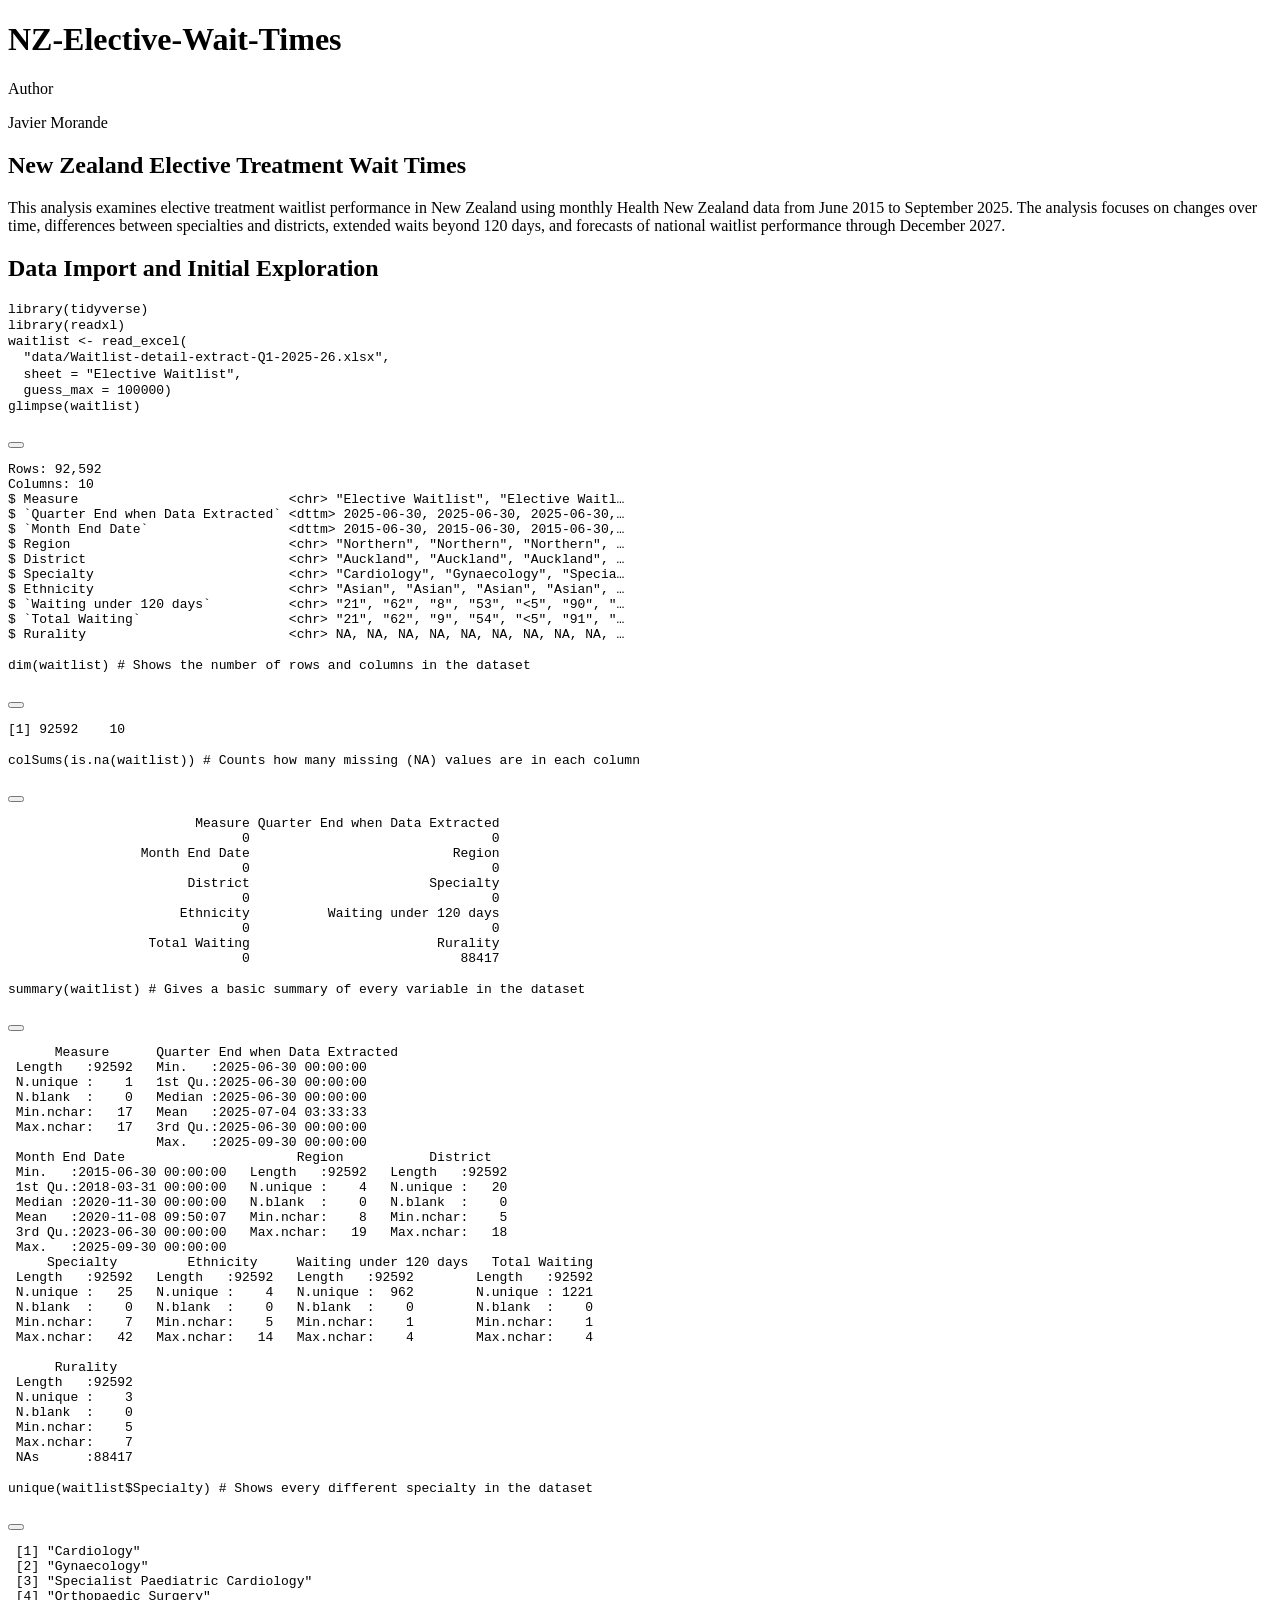
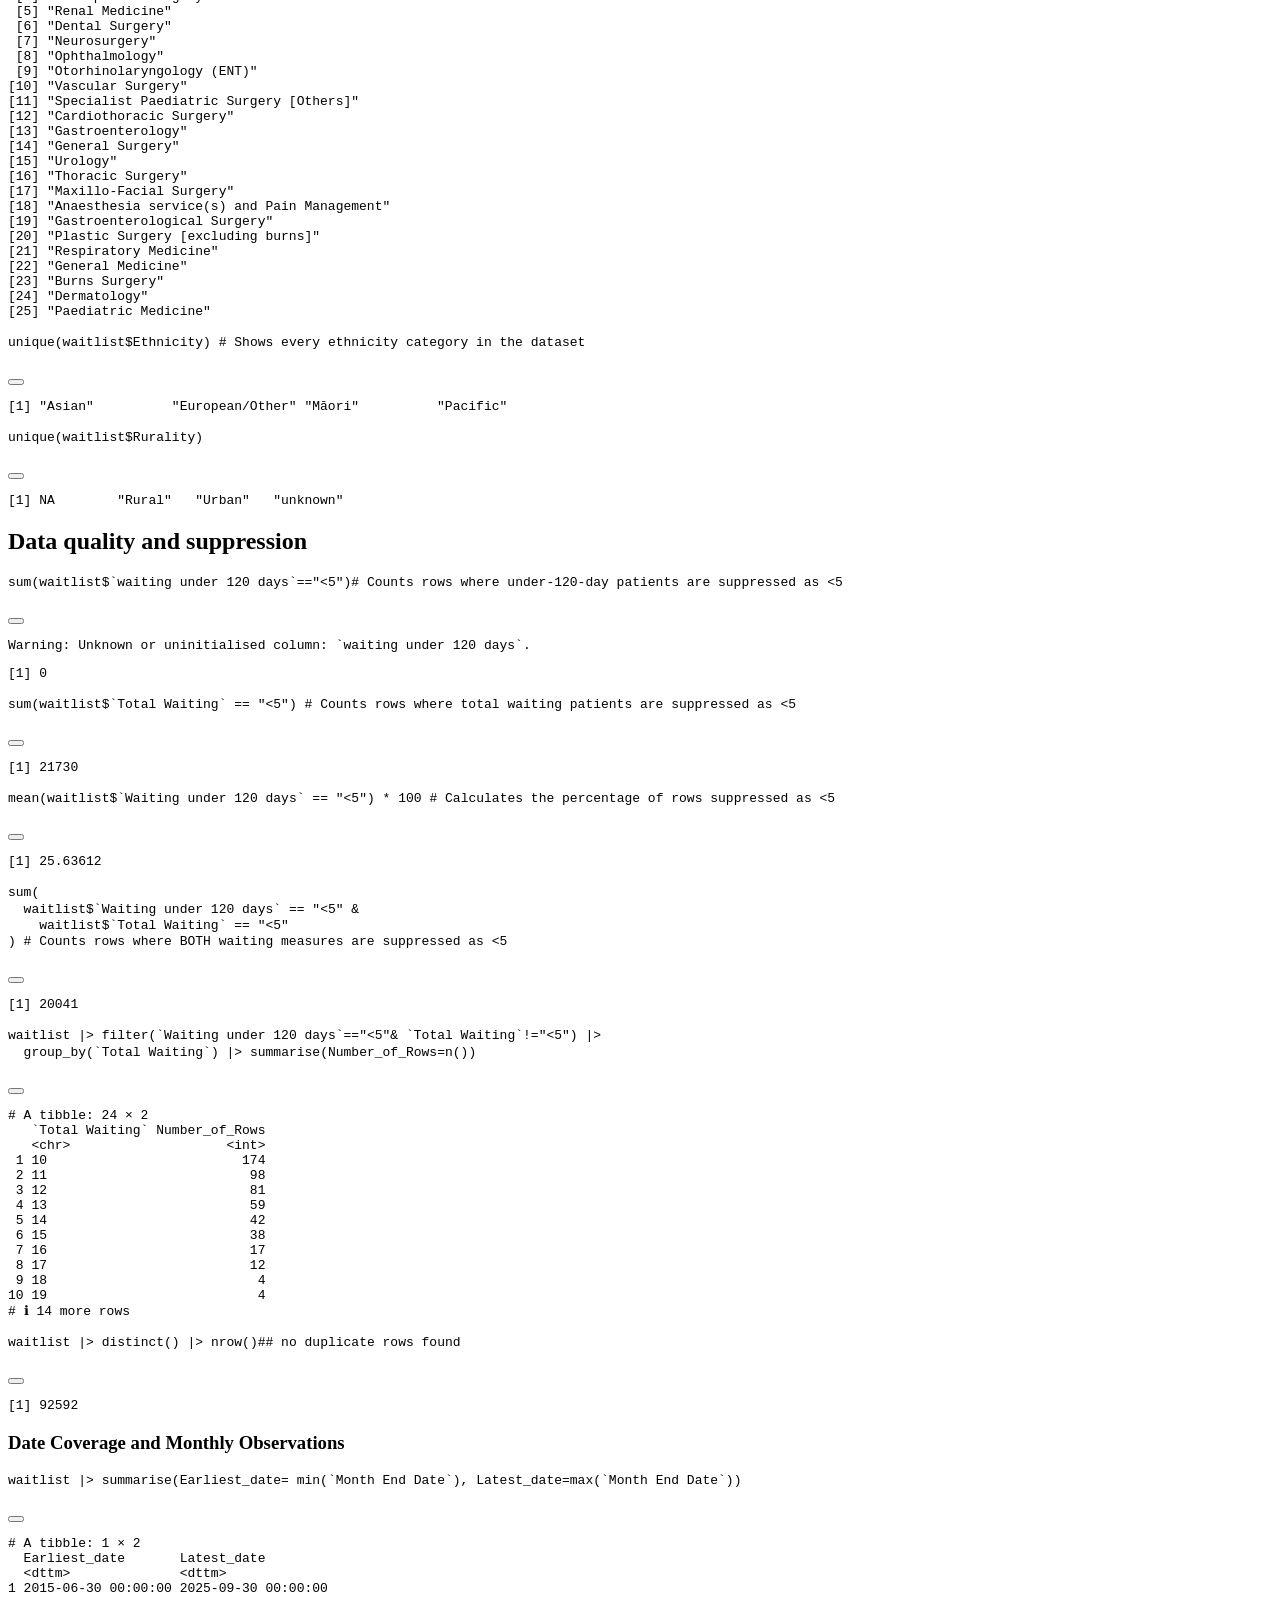
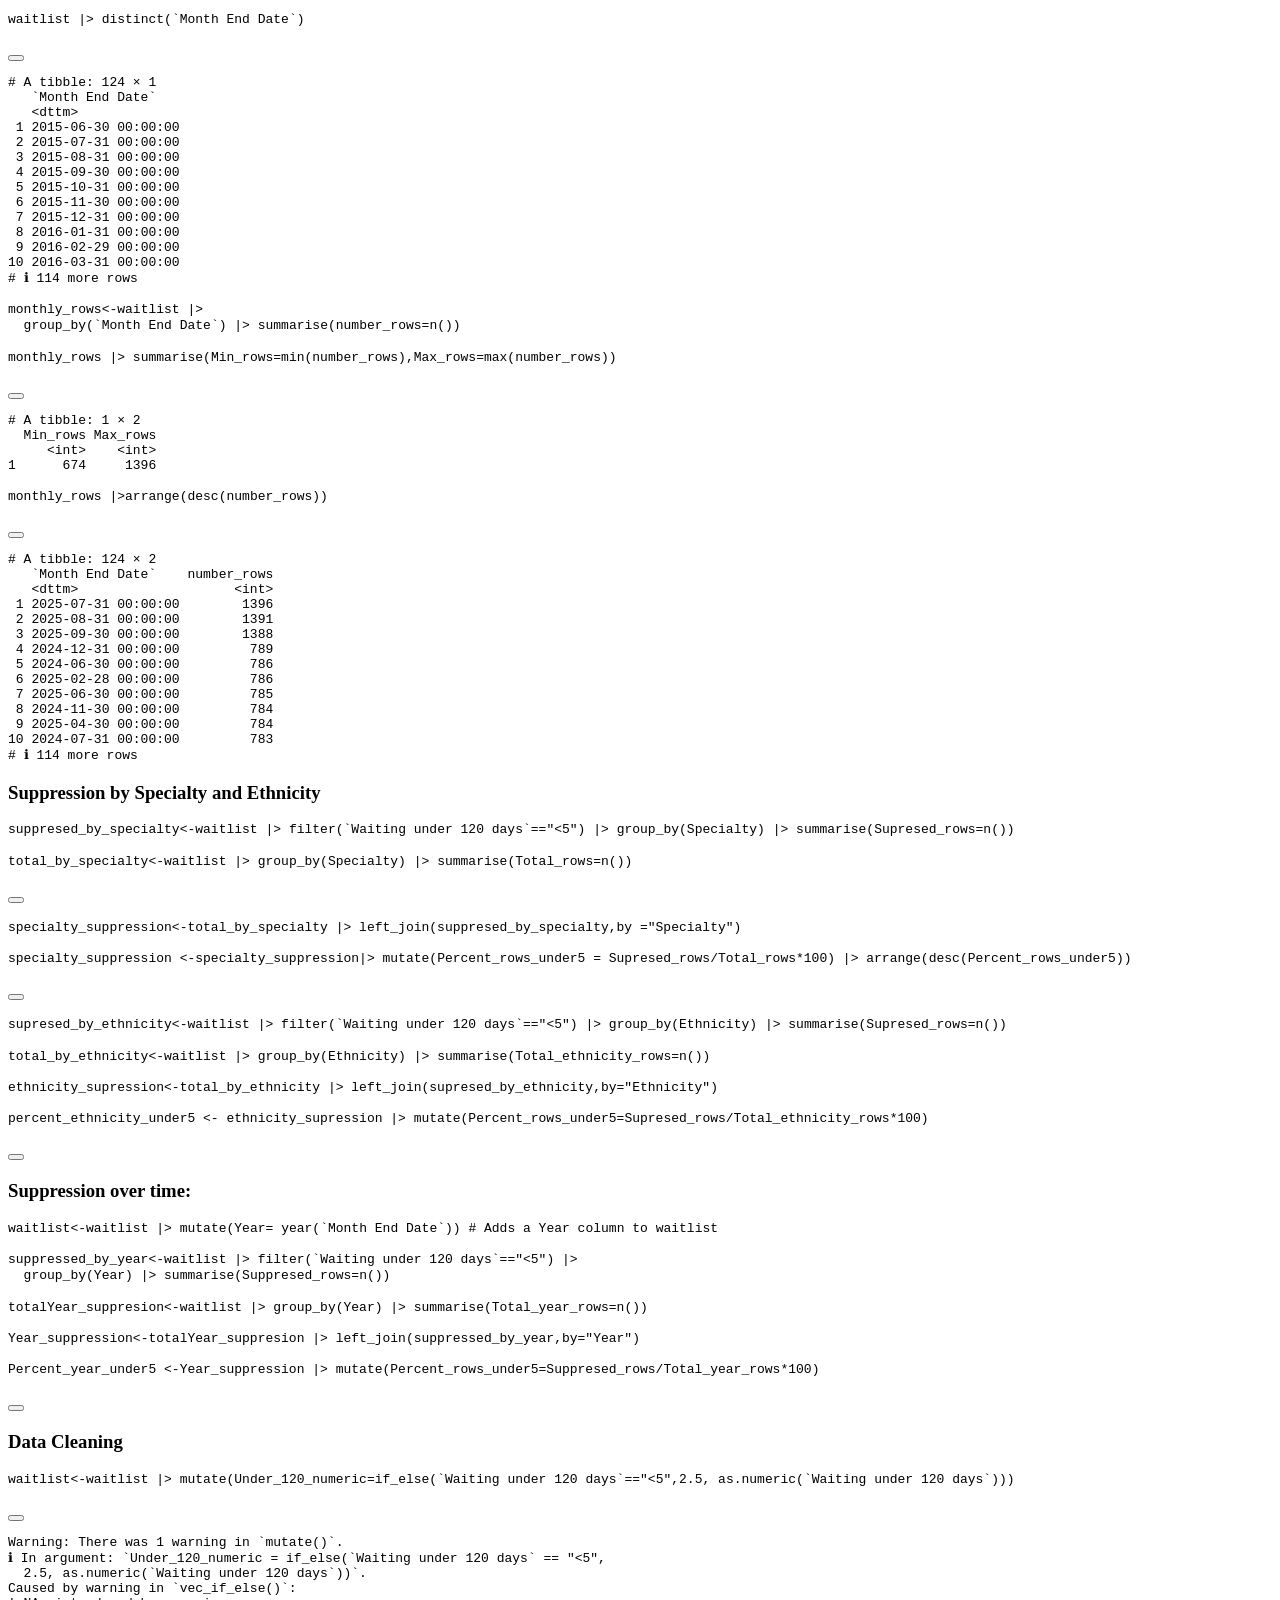
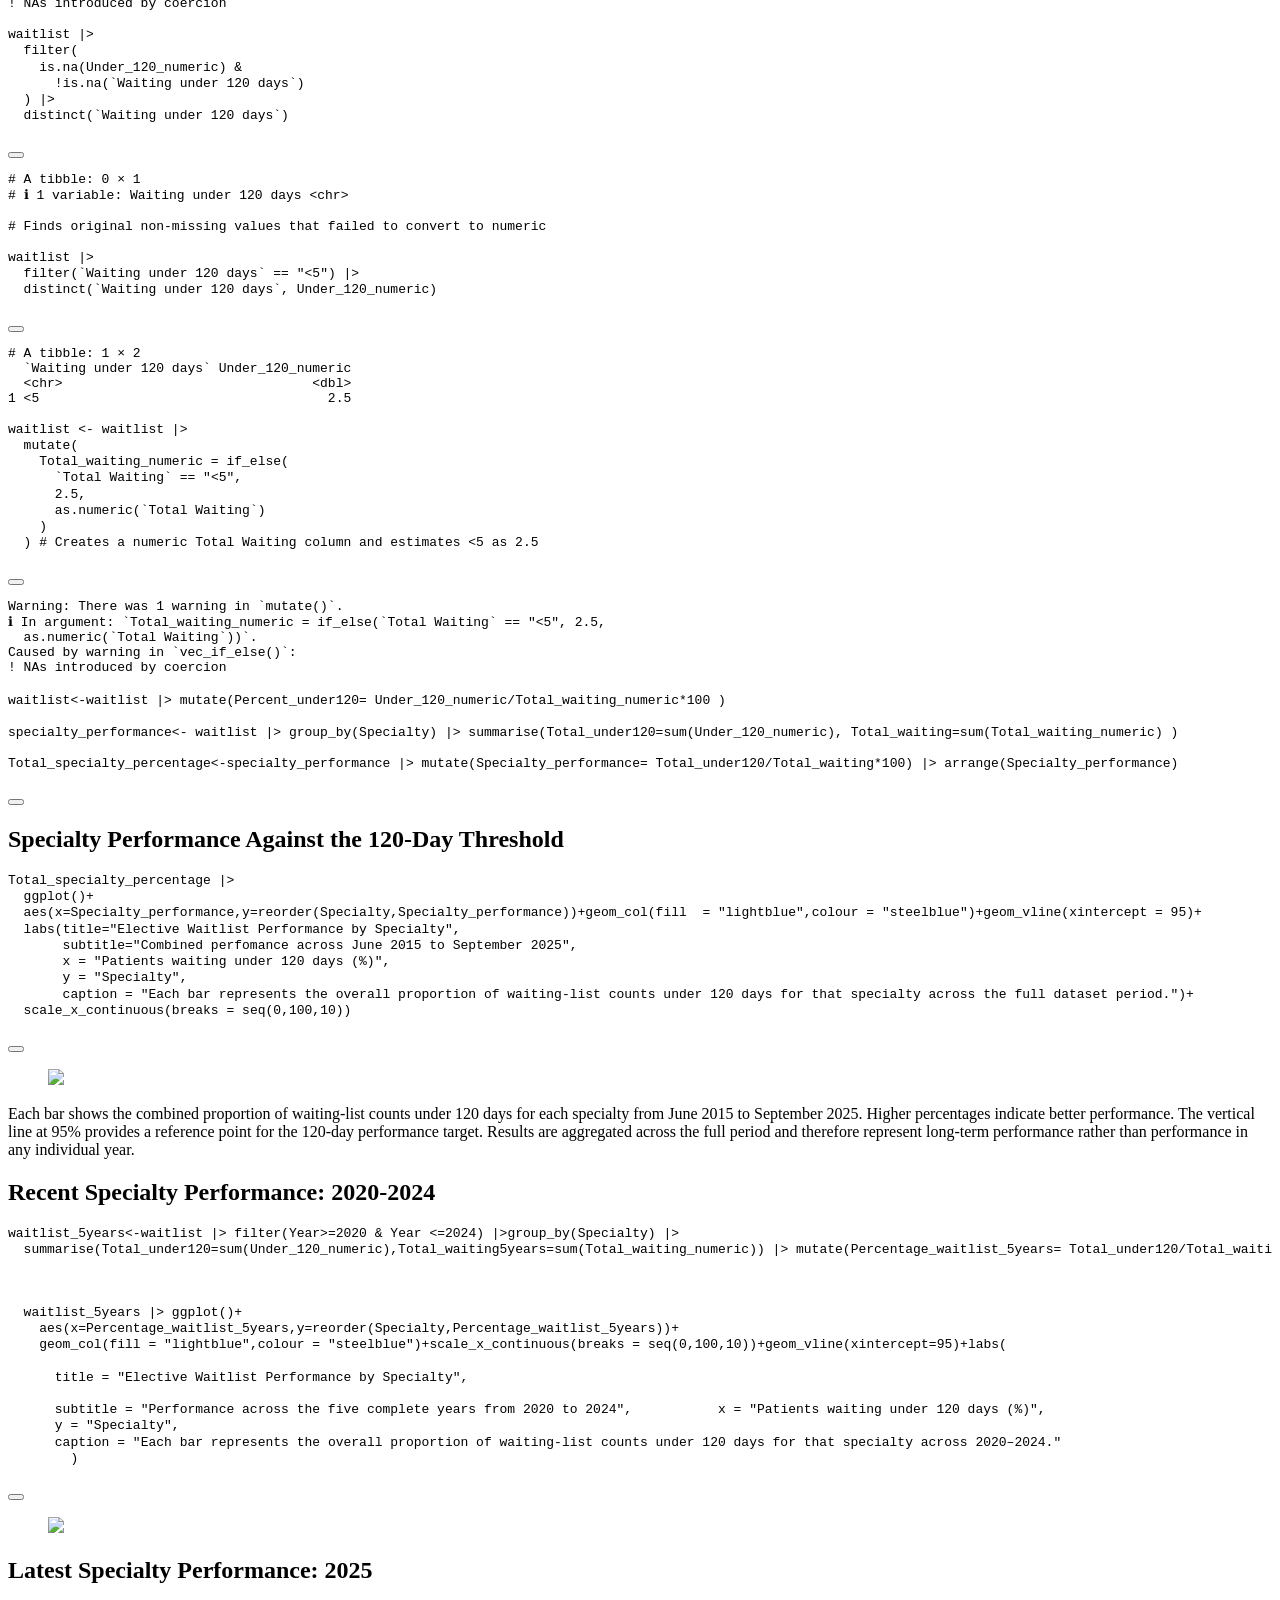
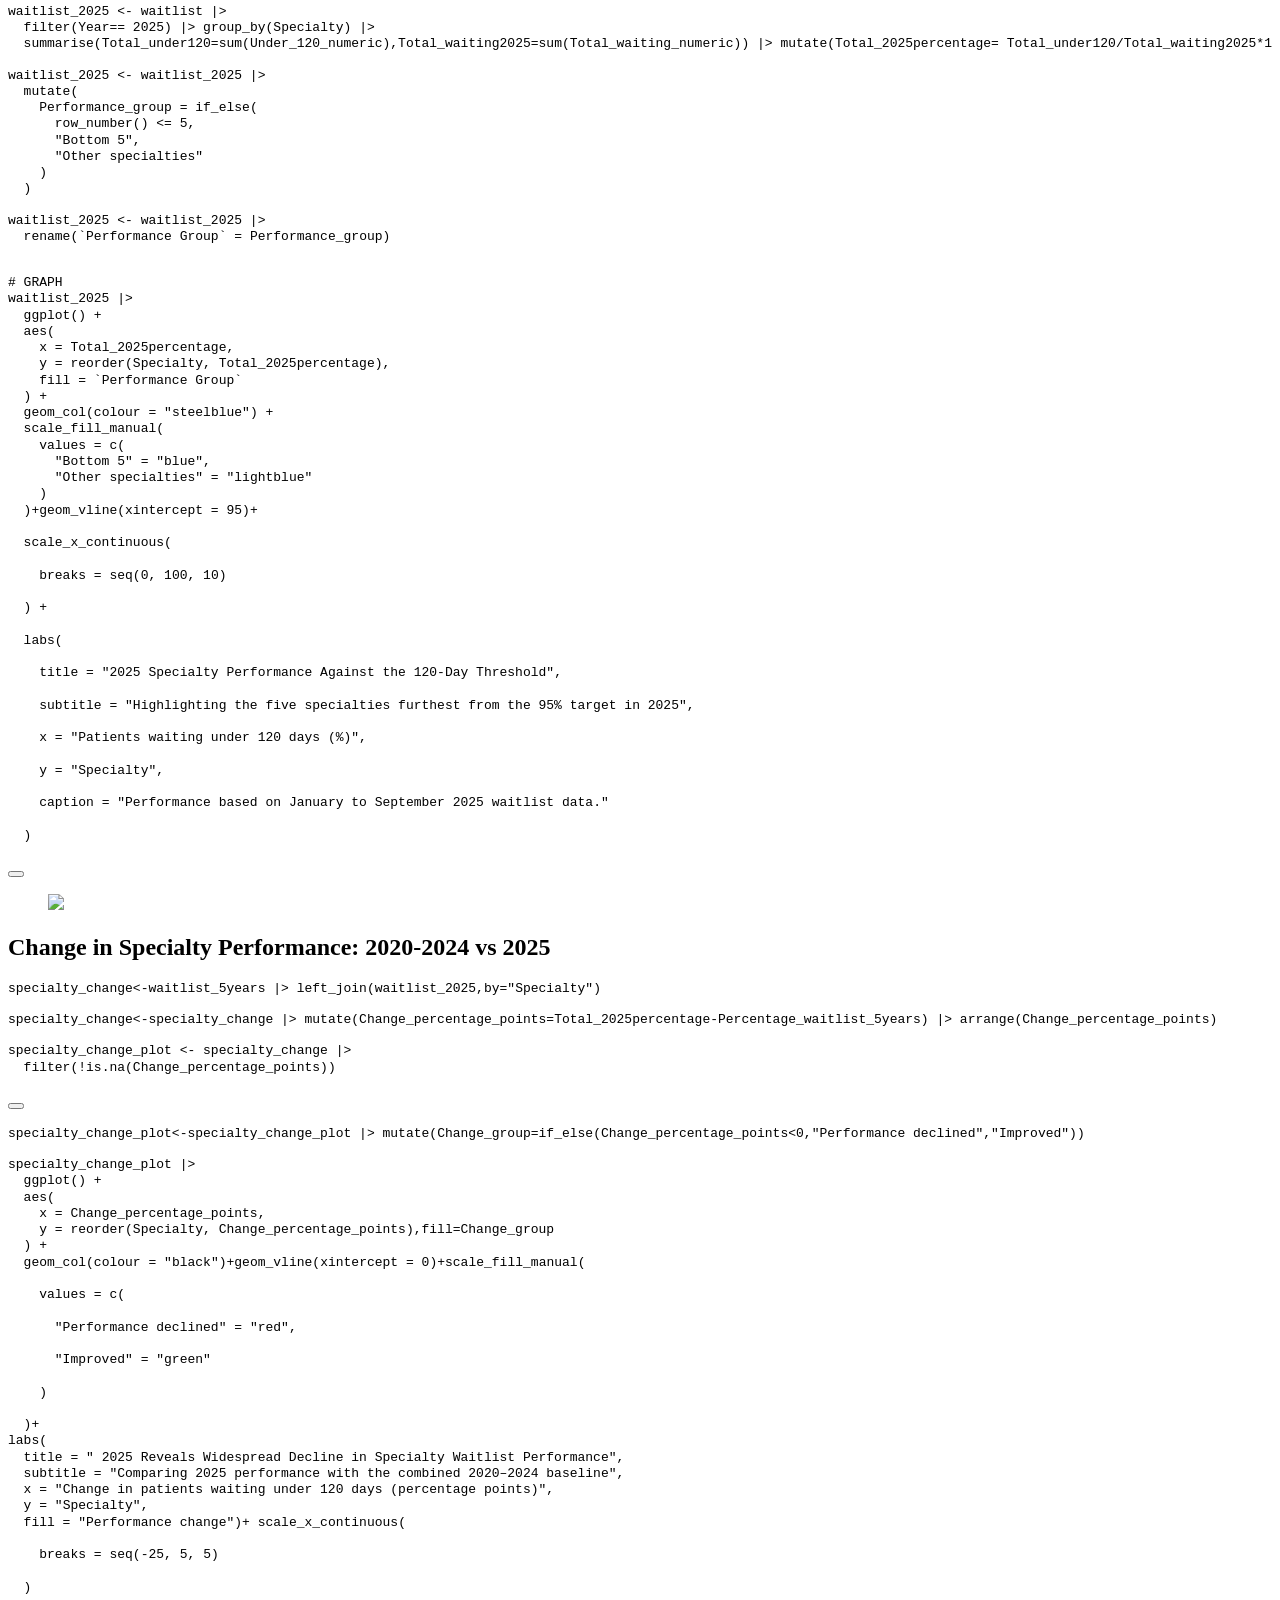
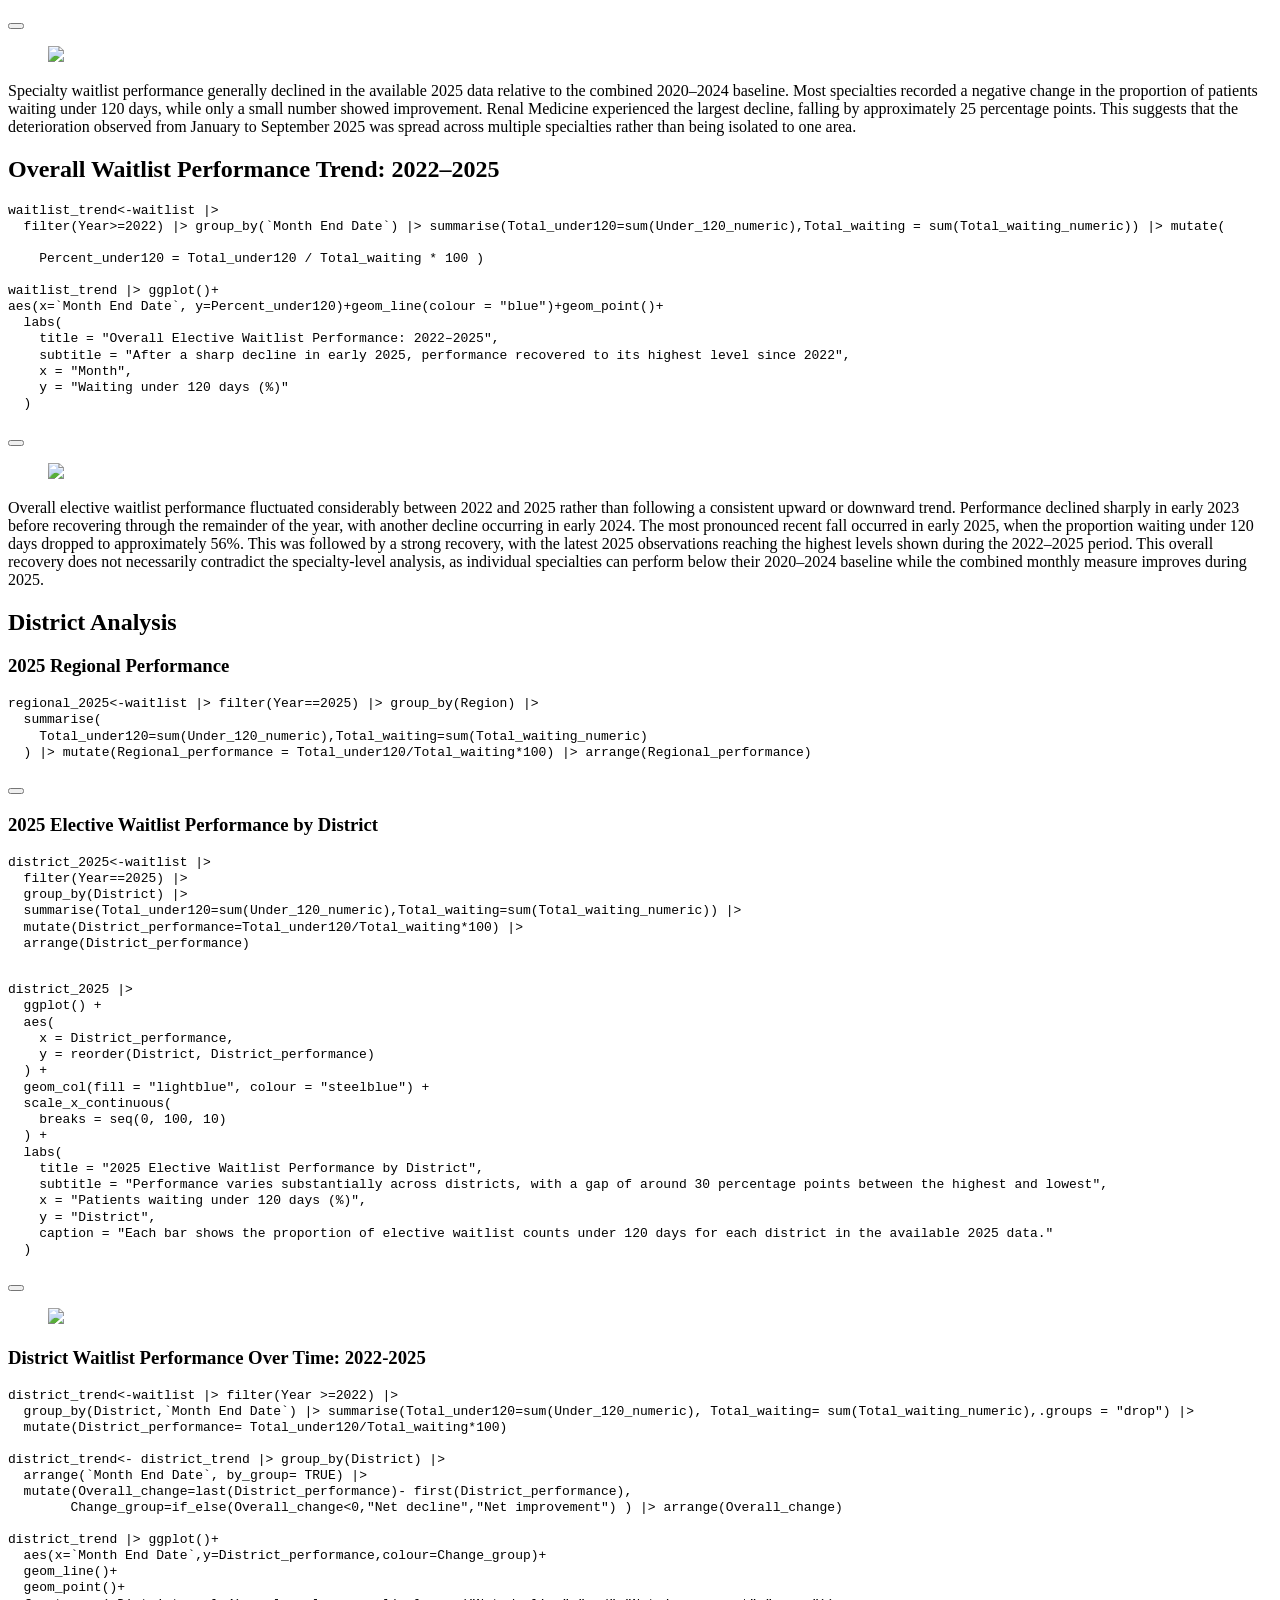
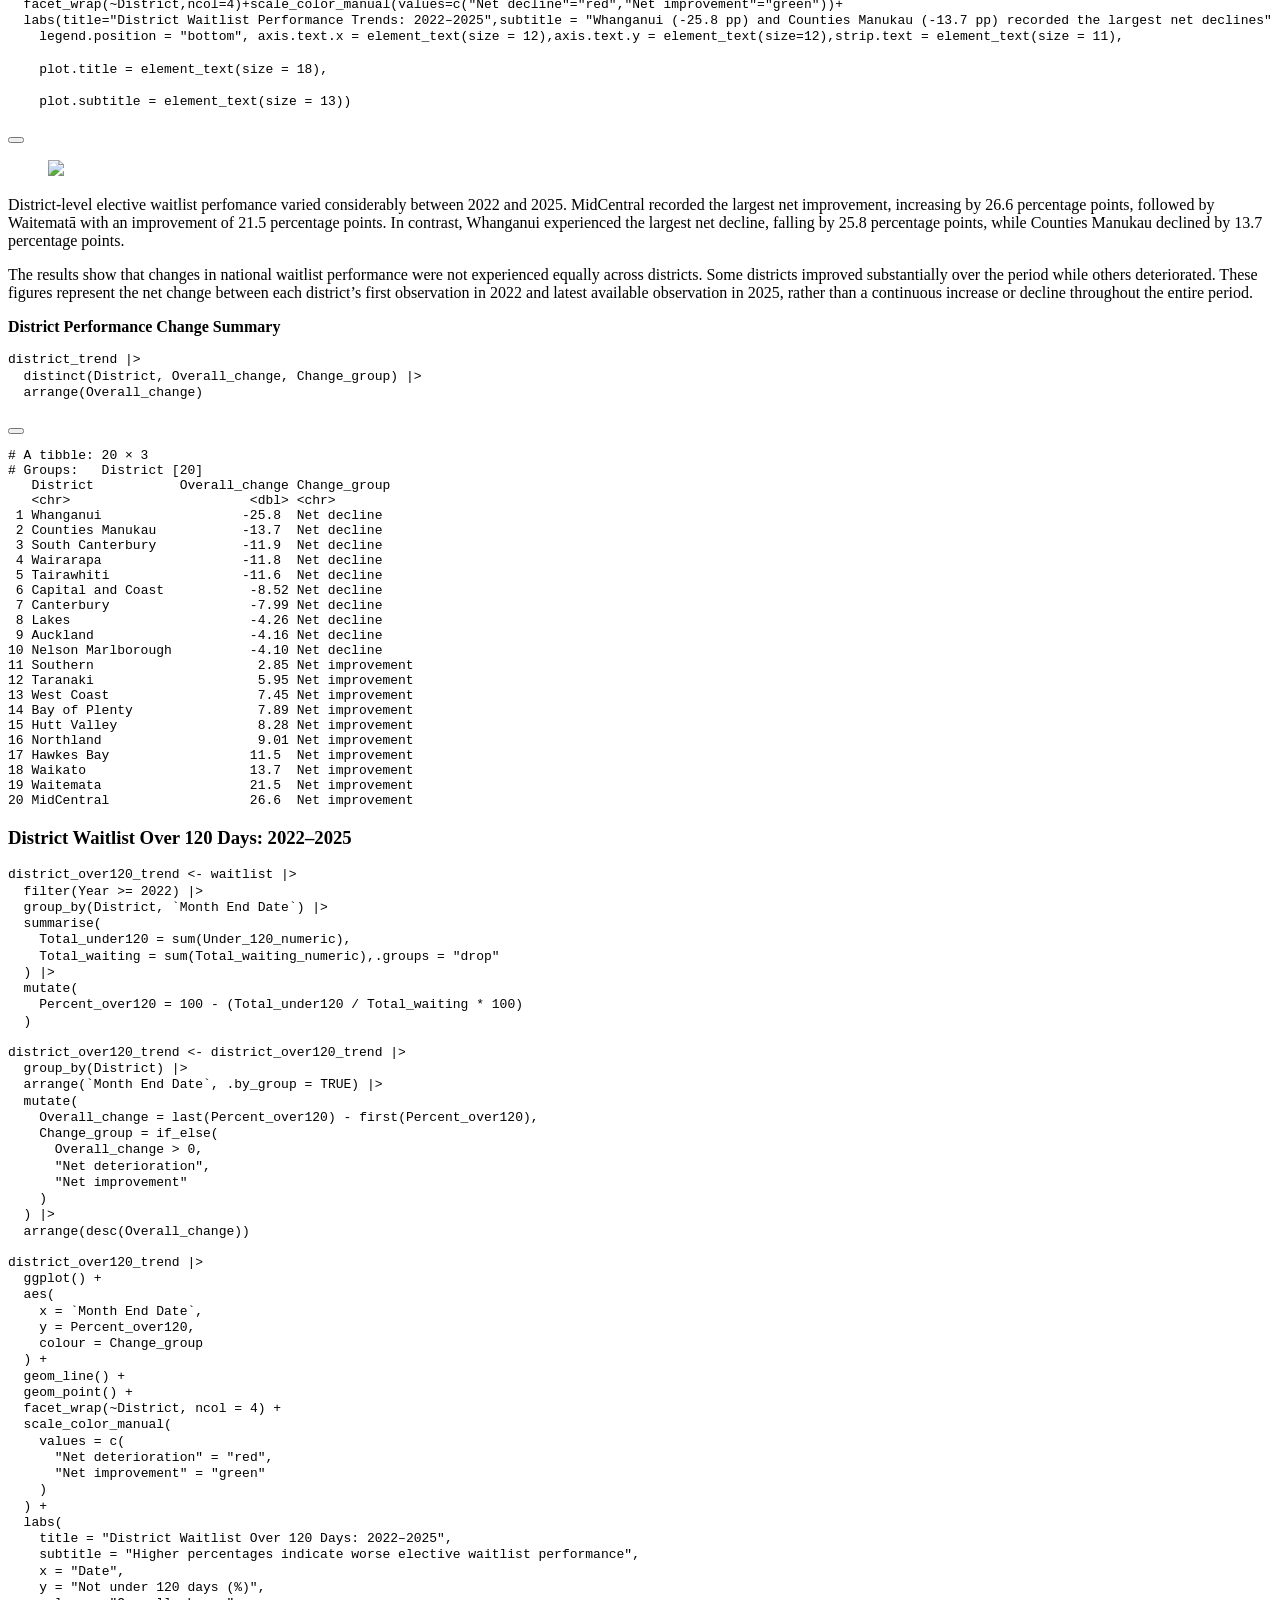
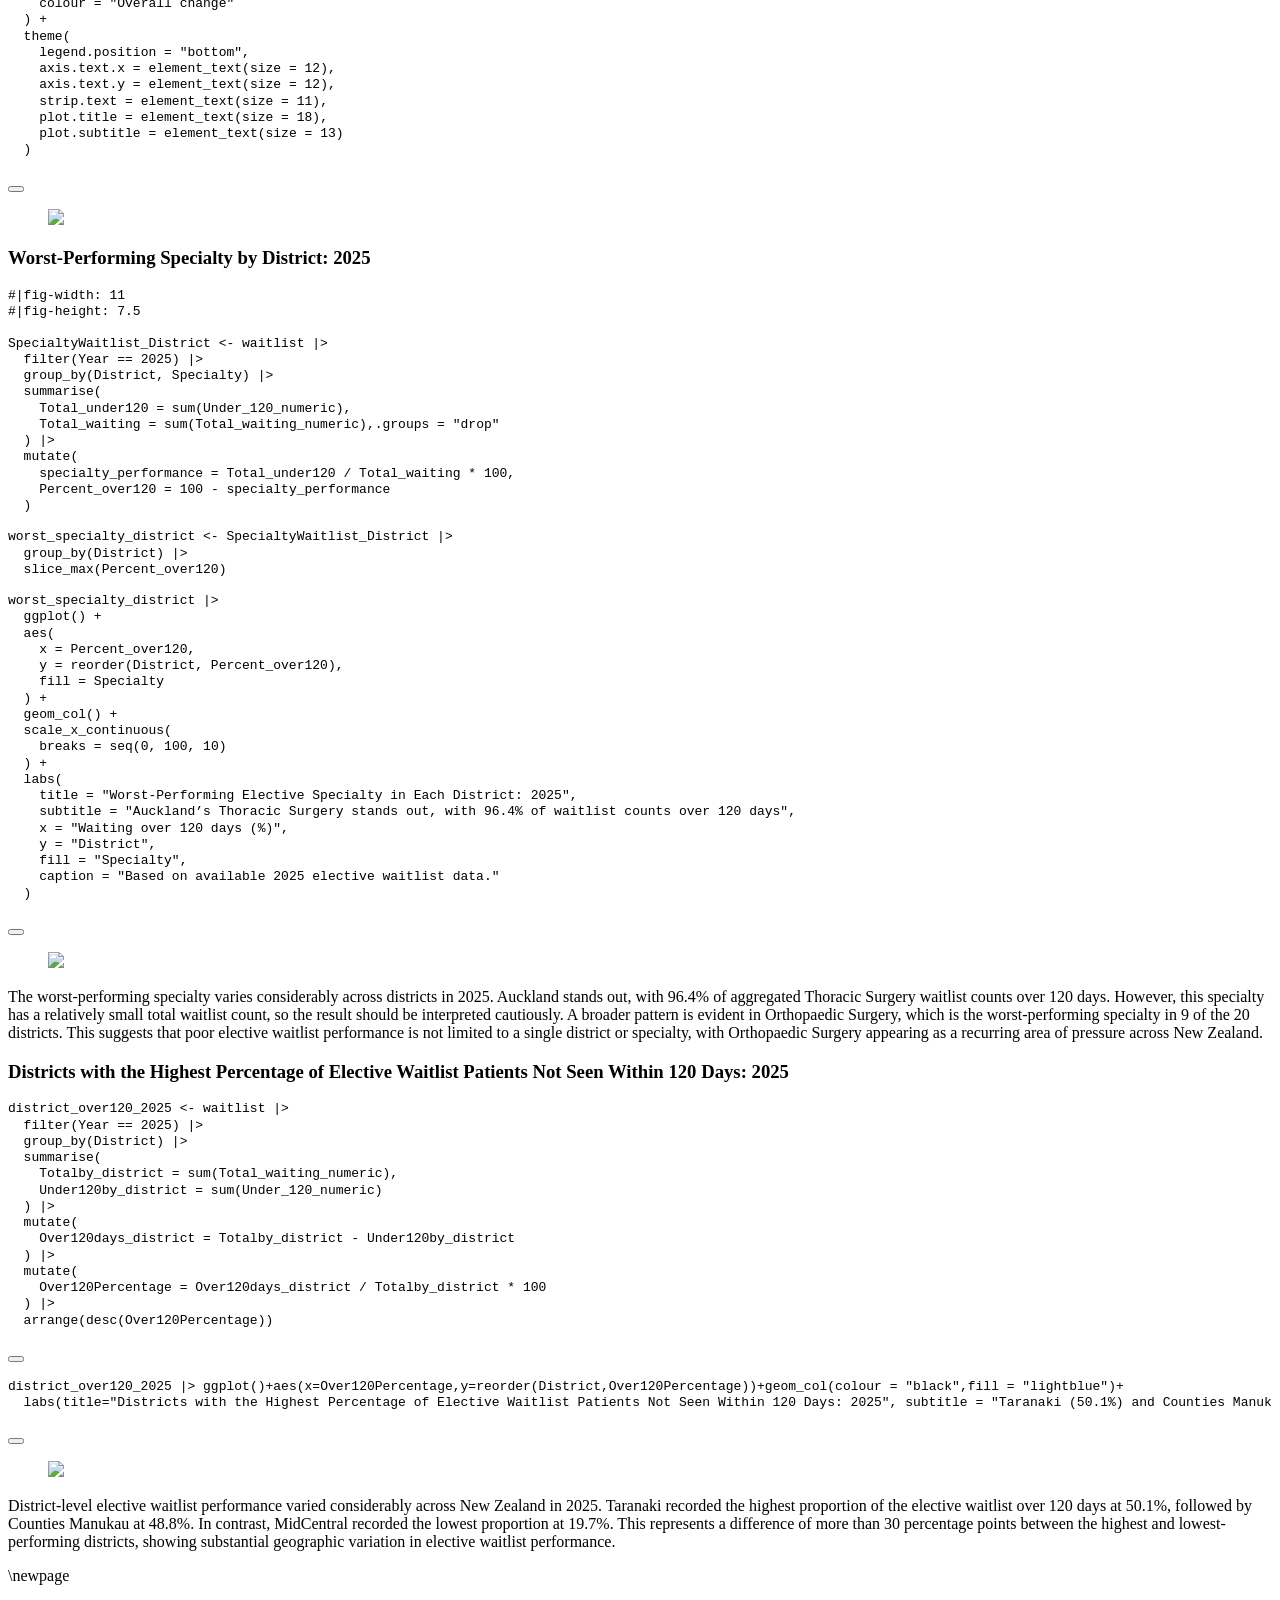
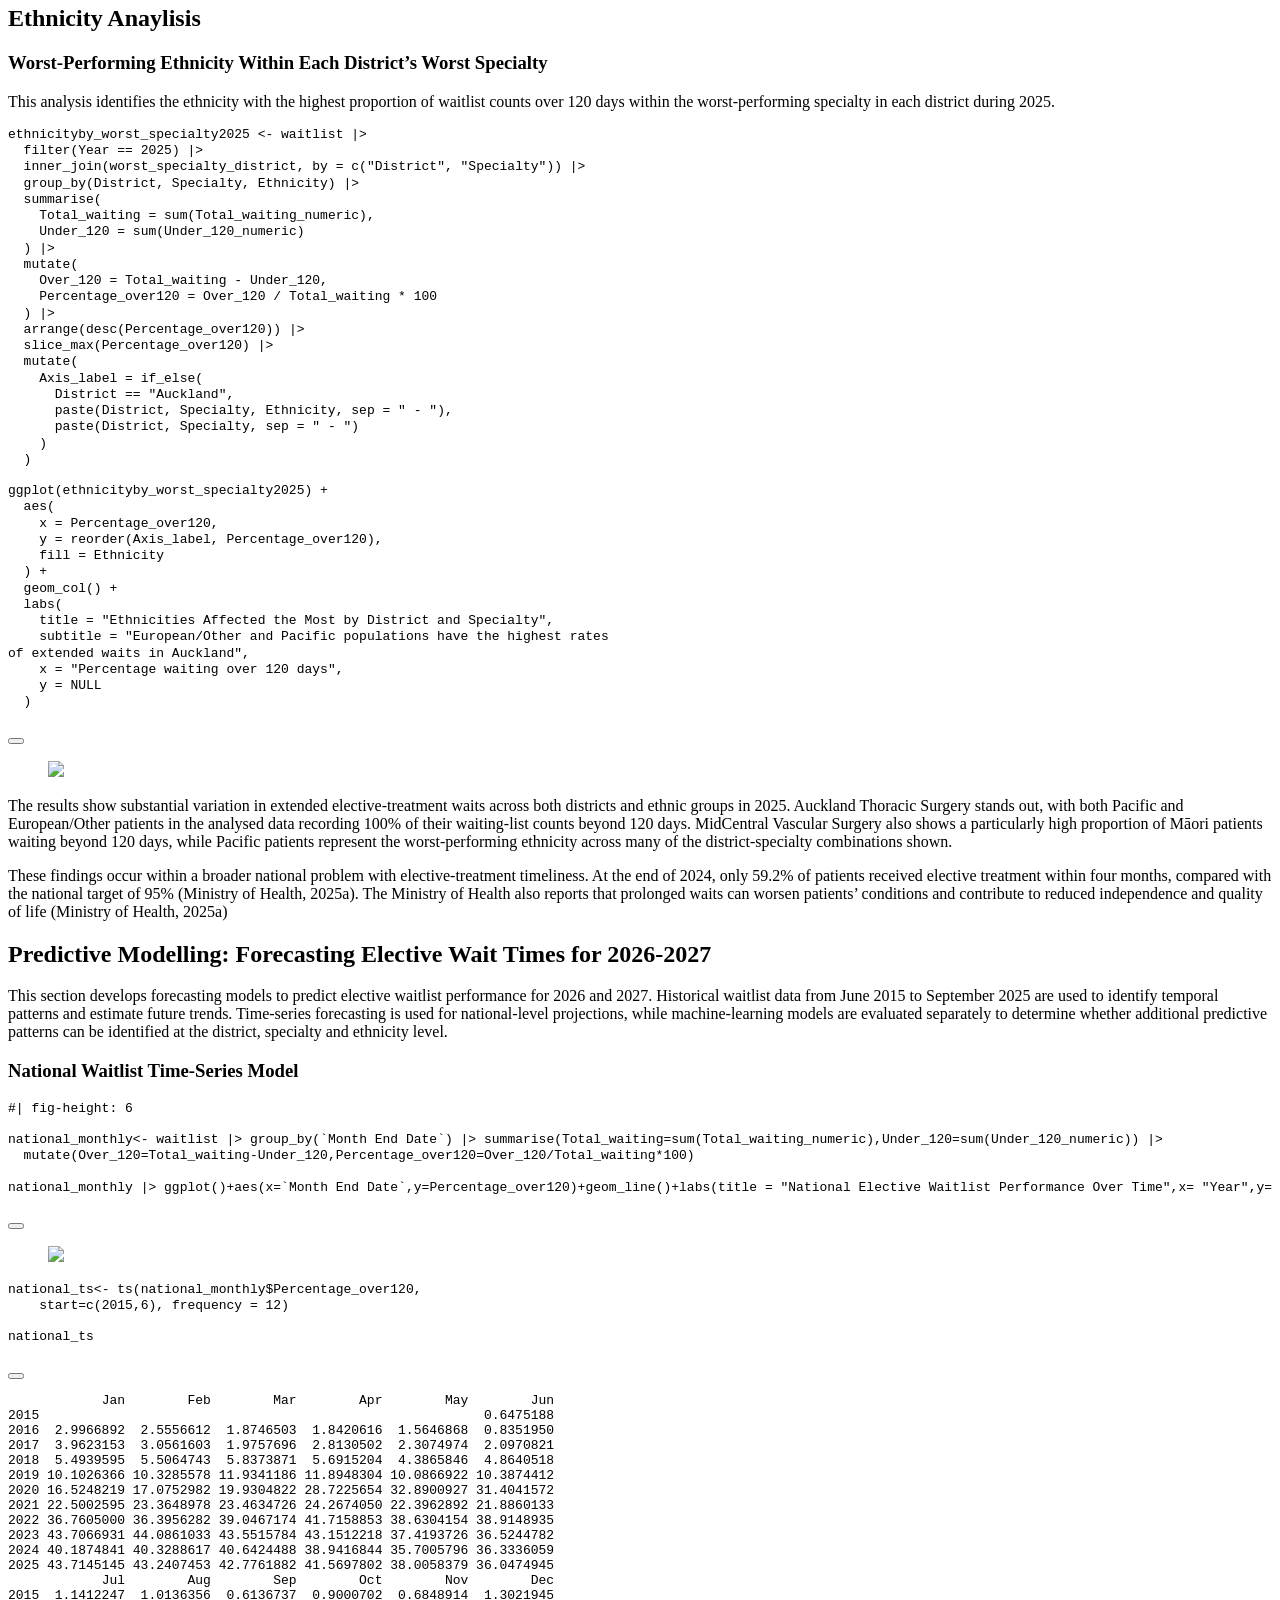
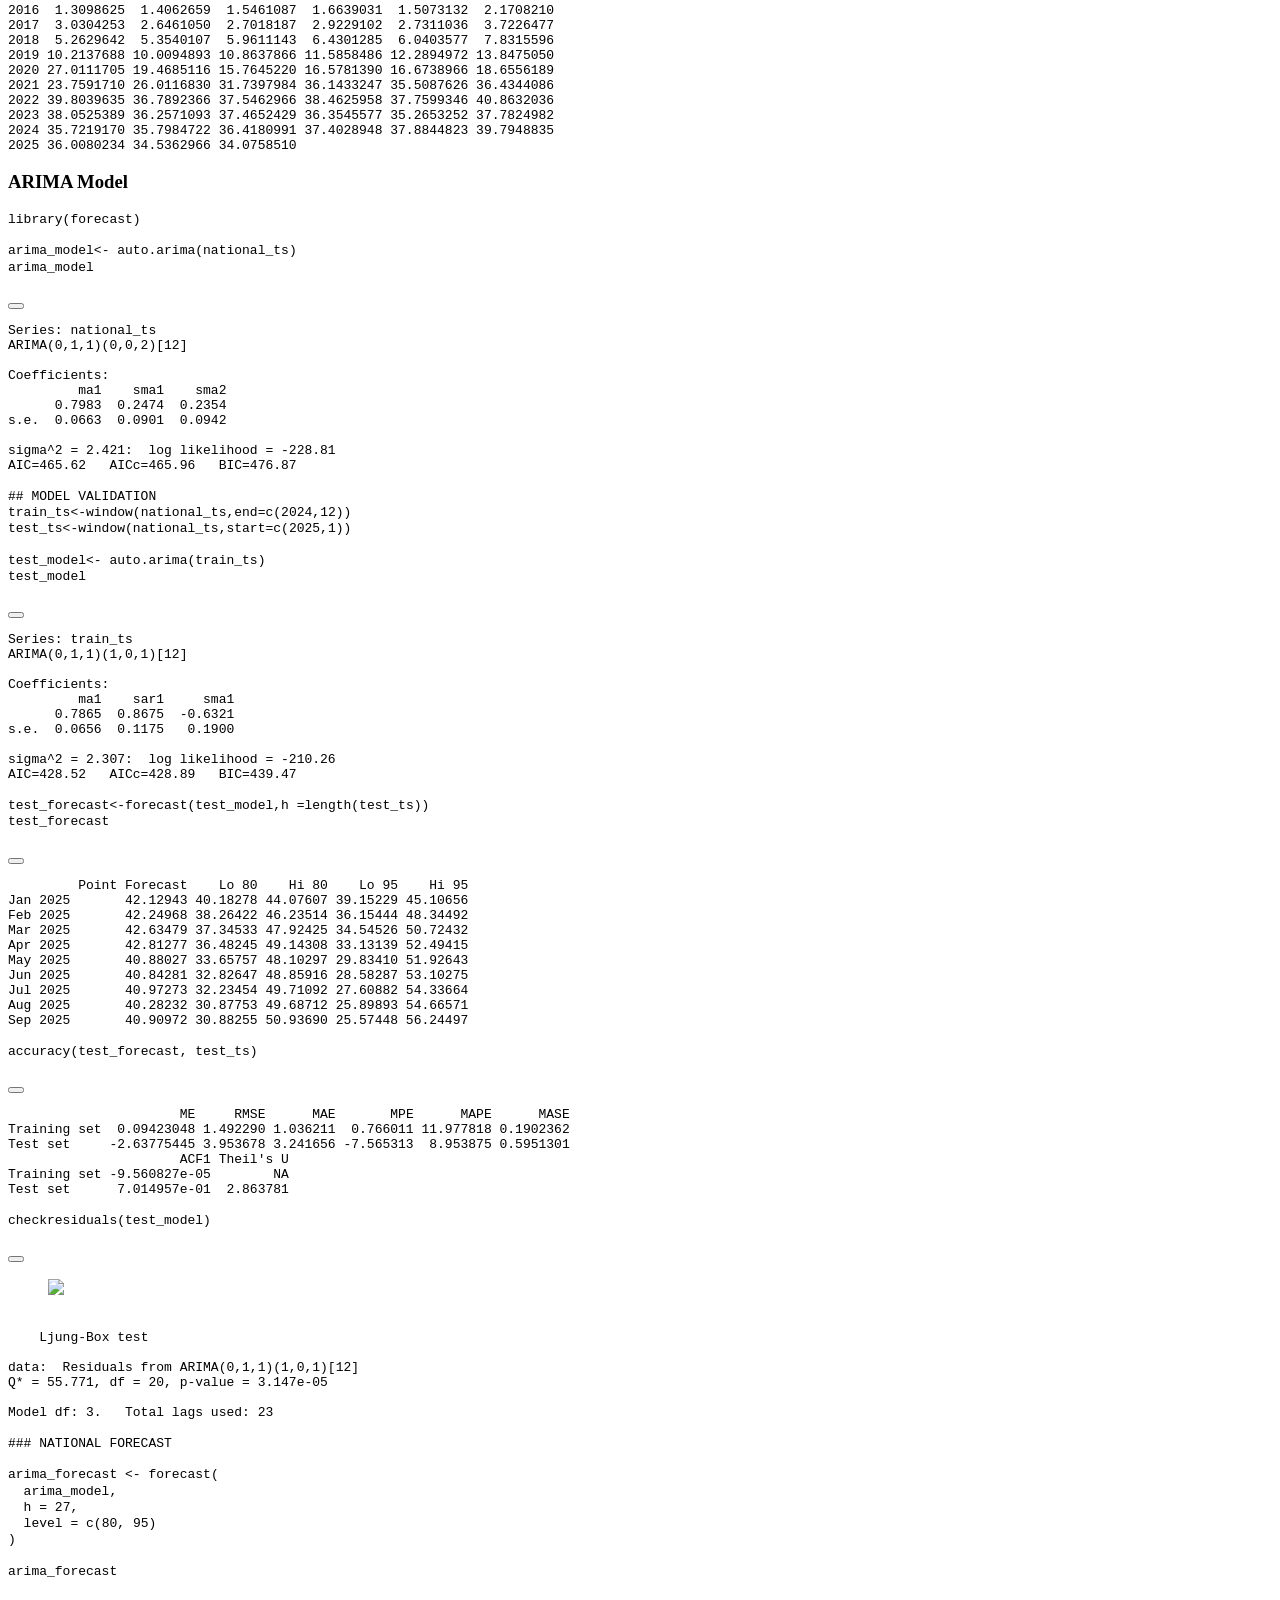
==== index.html @ b7fdc352 "Add GitHub Pages homepage" ====
<!DOCTYPE html>
<html xmlns="http://www.w3.org/1999/xhtml" lang="en" xml:lang="en"><head>

<meta charset="utf-8">
<meta name="generator" content="quarto-1.9.38">

<meta name="viewport" content="width=device-width, initial-scale=1.0, user-scalable=yes">

<meta name="author" content="Javier Morande">

<title>NZ-Elective-Wait-Times</title>
<style>
/* Default styles provided by pandoc.
** See https://pandoc.org/MANUAL.html#variables-for-html for config info.
*/
code{white-space: pre-wrap;}
span.smallcaps{font-variant: small-caps;}
div.columns{display: flex; gap: min(4vw, 1.5em);}
div.column{flex: auto; overflow-x: auto;}
div.hanging-indent{margin-left: 1.5em; text-indent: -1.5em;}
ul.task-list{list-style: none;}
ul.task-list li input[type="checkbox"] {
  width: 0.8em;
  margin: 0 0.8em 0.2em -1em; /* quarto-specific, see https://github.com/quarto-dev/quarto-cli/issues/4556 */ 
  vertical-align: middle;
}
/* CSS for syntax highlighting */
html { -webkit-text-size-adjust: 100%; }
pre > code.sourceCode { white-space: pre; position: relative; }
pre > code.sourceCode > span { display: inline-block; line-height: 1.25; }
pre > code.sourceCode > span:empty { height: 1.2em; }
.sourceCode { overflow: visible; }
code.sourceCode > span { color: inherit; text-decoration: inherit; }
div.sourceCode { margin: 1em 0; }
pre.sourceCode { margin: 0; }
@media screen {
div.sourceCode { overflow: auto; }
}
@media print {
pre > code.sourceCode { white-space: pre-wrap; }
pre > code.sourceCode > span { text-indent: -5em; padding-left: 5em; }
}
pre.numberSource code
  { counter-reset: source-line 0; }
pre.numberSource code > span
  { position: relative; left: -4em; counter-increment: source-line; }
pre.numberSource code > span > a:first-child::before
  { content: counter(source-line);
    position: relative; left: -1em; text-align: right; vertical-align: baseline;
    border: none; display: inline-block;
    -webkit-touch-callout: none; -webkit-user-select: none;
    -khtml-user-select: none; -moz-user-select: none;
    -ms-user-select: none; user-select: none;
    padding: 0 4px; width: 4em;
  }
pre.numberSource { margin-left: 3em;  padding-left: 4px; }
div.sourceCode
  {   }
@media screen {
pre > code.sourceCode > span > a:first-child::before { text-decoration: underline; }
}
</style>


<script src="elective_wait_times_files/libs/clipboard/clipboard.min.js"></script>
<script src="elective_wait_times_files/libs/quarto-html/quarto.js" type="module"></script>
<script src="elective_wait_times_files/libs/quarto-html/tabsets/tabsets.js" type="module"></script>
<script src="elective_wait_times_files/libs/quarto-html/popper.min.js"></script>
<script src="elective_wait_times_files/libs/quarto-html/tippy.umd.min.js"></script>
<script src="elective_wait_times_files/libs/quarto-html/anchor.min.js"></script>
<link href="elective_wait_times_files/libs/quarto-html/tippy.css" rel="stylesheet">
<link href="elective_wait_times_files/libs/quarto-html/quarto-syntax-highlighting-15634bcf2e68342d4ad2dfa704d543f6.css" rel="stylesheet" id="quarto-text-highlighting-styles">
<script src="elective_wait_times_files/libs/bootstrap/bootstrap.min.js"></script>
<link href="elective_wait_times_files/libs/bootstrap/bootstrap-icons.css" rel="stylesheet">
<link href="elective_wait_times_files/libs/bootstrap/bootstrap-138a6193a3bd40baf1e627da441a4734.min.css" rel="stylesheet" append-hash="true" id="quarto-bootstrap" data-mode="light">


</head>

<body class="fullcontent quarto-light">

<div id="quarto-content" class="page-columns page-rows-contents page-layout-article">

<main class="content" id="quarto-document-content">

<header id="title-block-header" class="quarto-title-block default">
<div class="quarto-title">
<h1 class="title">NZ-Elective-Wait-Times</h1>
</div>



<div class="quarto-title-meta">

    <div>
    <div class="quarto-title-meta-heading">Author</div>
    <div class="quarto-title-meta-contents">
             <p>Javier Morande </p>
          </div>
  </div>
    
  
    
  </div>
  


</header>


<section id="new-zealand-elective-treatment-wait-times" class="level1">
<h1>New Zealand Elective Treatment Wait Times</h1>
<p>This analysis examines elective treatment waitlist performance in New Zealand using monthly Health New Zealand data from June 2015 to September 2025. The analysis focuses on changes over time, differences between specialties and districts, extended waits beyond 120 days, and forecasts of national waitlist performance through December 2027.</p>
<section id="data-import-and-initial-exploration" class="level2">
<h2 class="anchored" data-anchor-id="data-import-and-initial-exploration">Data Import and Initial Exploration</h2>
<div class="cell">
<div class="code-copy-outer-scaffold"><div class="sourceCode cell-code" id="cb1"><pre class="sourceCode r code-with-copy"><code class="sourceCode r"><span id="cb1-1"><a href="#cb1-1" aria-hidden="true" tabindex="-1"></a><span class="fu">library</span>(tidyverse)</span>
<span id="cb1-2"><a href="#cb1-2" aria-hidden="true" tabindex="-1"></a><span class="fu">library</span>(readxl) </span>
<span id="cb1-3"><a href="#cb1-3" aria-hidden="true" tabindex="-1"></a>waitlist <span class="ot">&lt;-</span> <span class="fu">read_excel</span>(</span>
<span id="cb1-4"><a href="#cb1-4" aria-hidden="true" tabindex="-1"></a>  <span class="st">"data/Waitlist-detail-extract-Q1-2025-26.xlsx"</span>,</span>
<span id="cb1-5"><a href="#cb1-5" aria-hidden="true" tabindex="-1"></a>  <span class="at">sheet =</span> <span class="st">"Elective Waitlist"</span>,</span>
<span id="cb1-6"><a href="#cb1-6" aria-hidden="true" tabindex="-1"></a>  <span class="at">guess_max =</span> <span class="dv">100000</span>)</span>
<span id="cb1-7"><a href="#cb1-7" aria-hidden="true" tabindex="-1"></a><span class="fu">glimpse</span>(waitlist)</span></code></pre></div><button title="Copy to Clipboard" class="code-copy-button"><i class="bi"></i></button></div>
<div class="cell-output cell-output-stdout">
<pre><code>Rows: 92,592
Columns: 10
$ Measure                           &lt;chr&gt; "Elective Waitlist", "Elective Waitl…
$ `Quarter End when Data Extracted` &lt;dttm&gt; 2025-06-30, 2025-06-30, 2025-06-30,…
$ `Month End Date`                  &lt;dttm&gt; 2015-06-30, 2015-06-30, 2015-06-30,…
$ Region                            &lt;chr&gt; "Northern", "Northern", "Northern", …
$ District                          &lt;chr&gt; "Auckland", "Auckland", "Auckland", …
$ Specialty                         &lt;chr&gt; "Cardiology", "Gynaecology", "Specia…
$ Ethnicity                         &lt;chr&gt; "Asian", "Asian", "Asian", "Asian", …
$ `Waiting under 120 days`          &lt;chr&gt; "21", "62", "8", "53", "&lt;5", "90", "…
$ `Total Waiting`                   &lt;chr&gt; "21", "62", "9", "54", "&lt;5", "91", "…
$ Rurality                          &lt;chr&gt; NA, NA, NA, NA, NA, NA, NA, NA, NA, …</code></pre>
</div>
<div class="code-copy-outer-scaffold"><div class="sourceCode cell-code" id="cb3"><pre class="sourceCode r code-with-copy"><code class="sourceCode r"><span id="cb3-1"><a href="#cb3-1" aria-hidden="true" tabindex="-1"></a><span class="fu">dim</span>(waitlist) <span class="co"># Shows the number of rows and columns in the dataset</span></span></code></pre></div><button title="Copy to Clipboard" class="code-copy-button"><i class="bi"></i></button></div>
<div class="cell-output cell-output-stdout">
<pre><code>[1] 92592    10</code></pre>
</div>
<div class="code-copy-outer-scaffold"><div class="sourceCode cell-code" id="cb5"><pre class="sourceCode r code-with-copy"><code class="sourceCode r"><span id="cb5-1"><a href="#cb5-1" aria-hidden="true" tabindex="-1"></a><span class="fu">colSums</span>(<span class="fu">is.na</span>(waitlist)) <span class="co"># Counts how many missing (NA) values are in each column</span></span></code></pre></div><button title="Copy to Clipboard" class="code-copy-button"><i class="bi"></i></button></div>
<div class="cell-output cell-output-stdout">
<pre><code>                        Measure Quarter End when Data Extracted 
                              0                               0 
                 Month End Date                          Region 
                              0                               0 
                       District                       Specialty 
                              0                               0 
                      Ethnicity          Waiting under 120 days 
                              0                               0 
                  Total Waiting                        Rurality 
                              0                           88417 </code></pre>
</div>
<div class="code-copy-outer-scaffold"><div class="sourceCode cell-code" id="cb7"><pre class="sourceCode r code-with-copy"><code class="sourceCode r"><span id="cb7-1"><a href="#cb7-1" aria-hidden="true" tabindex="-1"></a><span class="fu">summary</span>(waitlist) <span class="co"># Gives a basic summary of every variable in the dataset</span></span></code></pre></div><button title="Copy to Clipboard" class="code-copy-button"><i class="bi"></i></button></div>
<div class="cell-output cell-output-stdout">
<pre><code>      Measure      Quarter End when Data Extracted
 Length   :92592   Min.   :2025-06-30 00:00:00    
 N.unique :    1   1st Qu.:2025-06-30 00:00:00    
 N.blank  :    0   Median :2025-06-30 00:00:00    
 Min.nchar:   17   Mean   :2025-07-04 03:33:33    
 Max.nchar:   17   3rd Qu.:2025-06-30 00:00:00    
                   Max.   :2025-09-30 00:00:00    
 Month End Date                      Region           District    
 Min.   :2015-06-30 00:00:00   Length   :92592   Length   :92592  
 1st Qu.:2018-03-31 00:00:00   N.unique :    4   N.unique :   20  
 Median :2020-11-30 00:00:00   N.blank  :    0   N.blank  :    0  
 Mean   :2020-11-08 09:50:07   Min.nchar:    8   Min.nchar:    5  
 3rd Qu.:2023-06-30 00:00:00   Max.nchar:   19   Max.nchar:   18  
 Max.   :2025-09-30 00:00:00                                      
     Specialty         Ethnicity     Waiting under 120 days   Total Waiting  
 Length   :92592   Length   :92592   Length   :92592        Length   :92592  
 N.unique :   25   N.unique :    4   N.unique :  962        N.unique : 1221  
 N.blank  :    0   N.blank  :    0   N.blank  :    0        N.blank  :    0  
 Min.nchar:    7   Min.nchar:    5   Min.nchar:    1        Min.nchar:    1  
 Max.nchar:   42   Max.nchar:   14   Max.nchar:    4        Max.nchar:    4  
                                                                             
      Rurality    
 Length   :92592  
 N.unique :    3  
 N.blank  :    0  
 Min.nchar:    5  
 Max.nchar:    7  
 NAs      :88417  </code></pre>
</div>
<div class="code-copy-outer-scaffold"><div class="sourceCode cell-code" id="cb9"><pre class="sourceCode r code-with-copy"><code class="sourceCode r"><span id="cb9-1"><a href="#cb9-1" aria-hidden="true" tabindex="-1"></a><span class="fu">unique</span>(waitlist<span class="sc">$</span>Specialty) <span class="co"># Shows every different specialty in the dataset</span></span></code></pre></div><button title="Copy to Clipboard" class="code-copy-button"><i class="bi"></i></button></div>
<div class="cell-output cell-output-stdout">
<pre><code> [1] "Cardiology"                                
 [2] "Gynaecology"                               
 [3] "Specialist Paediatric Cardiology"          
 [4] "Orthopaedic Surgery"                       
 [5] "Renal Medicine"                            
 [6] "Dental Surgery"                            
 [7] "Neurosurgery"                              
 [8] "Ophthalmology"                             
 [9] "Otorhinolaryngology (ENT)"                 
[10] "Vascular Surgery"                          
[11] "Specialist Paediatric Surgery [Others]"    
[12] "Cardiothoracic Surgery"                    
[13] "Gastroenterology"                          
[14] "General Surgery"                           
[15] "Urology"                                   
[16] "Thoracic Surgery"                          
[17] "Maxillo-Facial Surgery"                    
[18] "Anaesthesia service(s) and Pain Management"
[19] "Gastroenterological Surgery"               
[20] "Plastic Surgery [excluding burns]"         
[21] "Respiratory Medicine"                      
[22] "General Medicine"                          
[23] "Burns Surgery"                             
[24] "Dermatology"                               
[25] "Paediatric Medicine"                       </code></pre>
</div>
<div class="code-copy-outer-scaffold"><div class="sourceCode cell-code" id="cb11"><pre class="sourceCode r code-with-copy"><code class="sourceCode r"><span id="cb11-1"><a href="#cb11-1" aria-hidden="true" tabindex="-1"></a><span class="fu">unique</span>(waitlist<span class="sc">$</span>Ethnicity) <span class="co"># Shows every ethnicity category in the dataset</span></span></code></pre></div><button title="Copy to Clipboard" class="code-copy-button"><i class="bi"></i></button></div>
<div class="cell-output cell-output-stdout">
<pre><code>[1] "Asian"          "European/Other" "Māori"          "Pacific"       </code></pre>
</div>
<div class="code-copy-outer-scaffold"><div class="sourceCode cell-code" id="cb13"><pre class="sourceCode r code-with-copy"><code class="sourceCode r"><span id="cb13-1"><a href="#cb13-1" aria-hidden="true" tabindex="-1"></a><span class="fu">unique</span>(waitlist<span class="sc">$</span>Rurality) </span></code></pre></div><button title="Copy to Clipboard" class="code-copy-button"><i class="bi"></i></button></div>
<div class="cell-output cell-output-stdout">
<pre><code>[1] NA        "Rural"   "Urban"   "unknown"</code></pre>
</div>
</div>
<div style="page-break-after: always;"></div>
</section>
<section id="data-quality-and-suppression" class="level2">
<h2 class="anchored" data-anchor-id="data-quality-and-suppression">Data quality and suppression</h2>
<div class="cell">
<div class="code-copy-outer-scaffold"><div class="sourceCode cell-code" id="cb15"><pre class="sourceCode r code-with-copy"><code class="sourceCode r"><span id="cb15-1"><a href="#cb15-1" aria-hidden="true" tabindex="-1"></a><span class="fu">sum</span>(waitlist<span class="sc">$</span><span class="st">`</span><span class="at">waiting under 120 days</span><span class="st">`</span><span class="sc">==</span><span class="st">"&lt;5"</span>)<span class="co"># Counts rows where under-120-day patients are suppressed as &lt;5</span></span></code></pre></div><button title="Copy to Clipboard" class="code-copy-button"><i class="bi"></i></button></div>
<div class="cell-output cell-output-stderr">
<pre><code>Warning: Unknown or uninitialised column: `waiting under 120 days`.</code></pre>
</div>
<div class="cell-output cell-output-stdout">
<pre><code>[1] 0</code></pre>
</div>
<div class="code-copy-outer-scaffold"><div class="sourceCode cell-code" id="cb18"><pre class="sourceCode r code-with-copy"><code class="sourceCode r"><span id="cb18-1"><a href="#cb18-1" aria-hidden="true" tabindex="-1"></a><span class="fu">sum</span>(waitlist<span class="sc">$</span><span class="st">`</span><span class="at">Total Waiting</span><span class="st">`</span> <span class="sc">==</span> <span class="st">"&lt;5"</span>) <span class="co"># Counts rows where total waiting patients are suppressed as &lt;5</span></span></code></pre></div><button title="Copy to Clipboard" class="code-copy-button"><i class="bi"></i></button></div>
<div class="cell-output cell-output-stdout">
<pre><code>[1] 21730</code></pre>
</div>
<div class="code-copy-outer-scaffold"><div class="sourceCode cell-code" id="cb20"><pre class="sourceCode r code-with-copy"><code class="sourceCode r"><span id="cb20-1"><a href="#cb20-1" aria-hidden="true" tabindex="-1"></a><span class="fu">mean</span>(waitlist<span class="sc">$</span><span class="st">`</span><span class="at">Waiting under 120 days</span><span class="st">`</span> <span class="sc">==</span> <span class="st">"&lt;5"</span>) <span class="sc">*</span> <span class="dv">100</span> <span class="co"># Calculates the percentage of rows suppressed as &lt;5</span></span></code></pre></div><button title="Copy to Clipboard" class="code-copy-button"><i class="bi"></i></button></div>
<div class="cell-output cell-output-stdout">
<pre><code>[1] 25.63612</code></pre>
</div>
<div class="code-copy-outer-scaffold"><div class="sourceCode cell-code" id="cb22"><pre class="sourceCode r code-with-copy"><code class="sourceCode r"><span id="cb22-1"><a href="#cb22-1" aria-hidden="true" tabindex="-1"></a><span class="fu">sum</span>(</span>
<span id="cb22-2"><a href="#cb22-2" aria-hidden="true" tabindex="-1"></a>  waitlist<span class="sc">$</span><span class="st">`</span><span class="at">Waiting under 120 days</span><span class="st">`</span> <span class="sc">==</span> <span class="st">"&lt;5"</span> <span class="sc">&amp;</span></span>
<span id="cb22-3"><a href="#cb22-3" aria-hidden="true" tabindex="-1"></a>    waitlist<span class="sc">$</span><span class="st">`</span><span class="at">Total Waiting</span><span class="st">`</span> <span class="sc">==</span> <span class="st">"&lt;5"</span></span>
<span id="cb22-4"><a href="#cb22-4" aria-hidden="true" tabindex="-1"></a>) <span class="co"># Counts rows where BOTH waiting measures are suppressed as &lt;5</span></span></code></pre></div><button title="Copy to Clipboard" class="code-copy-button"><i class="bi"></i></button></div>
<div class="cell-output cell-output-stdout">
<pre><code>[1] 20041</code></pre>
</div>
<div class="code-copy-outer-scaffold"><div class="sourceCode cell-code" id="cb24"><pre class="sourceCode r code-with-copy"><code class="sourceCode r"><span id="cb24-1"><a href="#cb24-1" aria-hidden="true" tabindex="-1"></a>waitlist <span class="sc">|&gt;</span> <span class="fu">filter</span>(<span class="st">`</span><span class="at">Waiting under 120 days</span><span class="st">`</span><span class="sc">==</span><span class="st">"&lt;5"</span><span class="sc">&amp;</span> <span class="st">`</span><span class="at">Total Waiting</span><span class="st">`</span><span class="sc">!=</span><span class="st">"&lt;5"</span>) <span class="sc">|&gt;</span> </span>
<span id="cb24-2"><a href="#cb24-2" aria-hidden="true" tabindex="-1"></a>  <span class="fu">group_by</span>(<span class="st">`</span><span class="at">Total Waiting</span><span class="st">`</span>) <span class="sc">|&gt;</span> <span class="fu">summarise</span>(<span class="at">Number_of_Rows=</span><span class="fu">n</span>())</span></code></pre></div><button title="Copy to Clipboard" class="code-copy-button"><i class="bi"></i></button></div>
<div class="cell-output cell-output-stdout">
<pre><code># A tibble: 24 × 2
   `Total Waiting` Number_of_Rows
   &lt;chr&gt;                    &lt;int&gt;
 1 10                         174
 2 11                          98
 3 12                          81
 4 13                          59
 5 14                          42
 6 15                          38
 7 16                          17
 8 17                          12
 9 18                           4
10 19                           4
# ℹ 14 more rows</code></pre>
</div>
<div class="code-copy-outer-scaffold"><div class="sourceCode cell-code" id="cb26"><pre class="sourceCode r code-with-copy"><code class="sourceCode r"><span id="cb26-1"><a href="#cb26-1" aria-hidden="true" tabindex="-1"></a>waitlist <span class="sc">|&gt;</span> <span class="fu">distinct</span>() <span class="sc">|&gt;</span> <span class="fu">nrow</span>()<span class="do">## no duplicate rows found</span></span></code></pre></div><button title="Copy to Clipboard" class="code-copy-button"><i class="bi"></i></button></div>
<div class="cell-output cell-output-stdout">
<pre><code>[1] 92592</code></pre>
</div>
</div>
<section id="date-coverage-and-monthly-observations" class="level3">
<h3 class="anchored" data-anchor-id="date-coverage-and-monthly-observations">Date Coverage and Monthly Observations</h3>
<div class="cell">
<div class="code-copy-outer-scaffold"><div class="sourceCode cell-code" id="cb28"><pre class="sourceCode r code-with-copy"><code class="sourceCode r"><span id="cb28-1"><a href="#cb28-1" aria-hidden="true" tabindex="-1"></a>waitlist <span class="sc">|&gt;</span> <span class="fu">summarise</span>(<span class="at">Earliest_date=</span> <span class="fu">min</span>(<span class="st">`</span><span class="at">Month End Date</span><span class="st">`</span>), <span class="at">Latest_date=</span><span class="fu">max</span>(<span class="st">`</span><span class="at">Month End Date</span><span class="st">`</span>))</span></code></pre></div><button title="Copy to Clipboard" class="code-copy-button"><i class="bi"></i></button></div>
<div class="cell-output cell-output-stdout">
<pre><code># A tibble: 1 × 2
  Earliest_date       Latest_date        
  &lt;dttm&gt;              &lt;dttm&gt;             
1 2015-06-30 00:00:00 2025-09-30 00:00:00</code></pre>
</div>
<div class="code-copy-outer-scaffold"><div class="sourceCode cell-code" id="cb30"><pre class="sourceCode r code-with-copy"><code class="sourceCode r"><span id="cb30-1"><a href="#cb30-1" aria-hidden="true" tabindex="-1"></a>waitlist <span class="sc">|&gt;</span> <span class="fu">distinct</span>(<span class="st">`</span><span class="at">Month End Date</span><span class="st">`</span>)</span></code></pre></div><button title="Copy to Clipboard" class="code-copy-button"><i class="bi"></i></button></div>
<div class="cell-output cell-output-stdout">
<pre><code># A tibble: 124 × 1
   `Month End Date`   
   &lt;dttm&gt;             
 1 2015-06-30 00:00:00
 2 2015-07-31 00:00:00
 3 2015-08-31 00:00:00
 4 2015-09-30 00:00:00
 5 2015-10-31 00:00:00
 6 2015-11-30 00:00:00
 7 2015-12-31 00:00:00
 8 2016-01-31 00:00:00
 9 2016-02-29 00:00:00
10 2016-03-31 00:00:00
# ℹ 114 more rows</code></pre>
</div>
<div class="code-copy-outer-scaffold"><div class="sourceCode cell-code" id="cb32"><pre class="sourceCode r code-with-copy"><code class="sourceCode r"><span id="cb32-1"><a href="#cb32-1" aria-hidden="true" tabindex="-1"></a>monthly_rows<span class="ot">&lt;-</span>waitlist <span class="sc">|&gt;</span> </span>
<span id="cb32-2"><a href="#cb32-2" aria-hidden="true" tabindex="-1"></a>  <span class="fu">group_by</span>(<span class="st">`</span><span class="at">Month End Date</span><span class="st">`</span>) <span class="sc">|&gt;</span> <span class="fu">summarise</span>(<span class="at">number_rows=</span><span class="fu">n</span>())</span>
<span id="cb32-3"><a href="#cb32-3" aria-hidden="true" tabindex="-1"></a></span>
<span id="cb32-4"><a href="#cb32-4" aria-hidden="true" tabindex="-1"></a>monthly_rows <span class="sc">|&gt;</span> <span class="fu">summarise</span>(<span class="at">Min_rows=</span><span class="fu">min</span>(number_rows),<span class="at">Max_rows=</span><span class="fu">max</span>(number_rows))</span></code></pre></div><button title="Copy to Clipboard" class="code-copy-button"><i class="bi"></i></button></div>
<div class="cell-output cell-output-stdout">
<pre><code># A tibble: 1 × 2
  Min_rows Max_rows
     &lt;int&gt;    &lt;int&gt;
1      674     1396</code></pre>
</div>
<div class="code-copy-outer-scaffold"><div class="sourceCode cell-code" id="cb34"><pre class="sourceCode r code-with-copy"><code class="sourceCode r"><span id="cb34-1"><a href="#cb34-1" aria-hidden="true" tabindex="-1"></a>monthly_rows <span class="sc">|&gt;</span><span class="fu">arrange</span>(<span class="fu">desc</span>(number_rows))</span></code></pre></div><button title="Copy to Clipboard" class="code-copy-button"><i class="bi"></i></button></div>
<div class="cell-output cell-output-stdout">
<pre><code># A tibble: 124 × 2
   `Month End Date`    number_rows
   &lt;dttm&gt;                    &lt;int&gt;
 1 2025-07-31 00:00:00        1396
 2 2025-08-31 00:00:00        1391
 3 2025-09-30 00:00:00        1388
 4 2024-12-31 00:00:00         789
 5 2024-06-30 00:00:00         786
 6 2025-02-28 00:00:00         786
 7 2025-06-30 00:00:00         785
 8 2024-11-30 00:00:00         784
 9 2025-04-30 00:00:00         784
10 2024-07-31 00:00:00         783
# ℹ 114 more rows</code></pre>
</div>
</div>
</section>
<section id="suppression-by-specialty-and-ethnicity" class="level3">
<h3 class="anchored" data-anchor-id="suppression-by-specialty-and-ethnicity">Suppression by Specialty and Ethnicity</h3>
<div class="cell">
<div class="code-copy-outer-scaffold"><div class="sourceCode cell-code" id="cb36"><pre class="sourceCode r code-with-copy"><code class="sourceCode r"><span id="cb36-1"><a href="#cb36-1" aria-hidden="true" tabindex="-1"></a>suppresed_by_specialty<span class="ot">&lt;-</span>waitlist <span class="sc">|&gt;</span> <span class="fu">filter</span>(<span class="st">`</span><span class="at">Waiting under 120 days</span><span class="st">`</span><span class="sc">==</span><span class="st">"&lt;5"</span>) <span class="sc">|&gt;</span> <span class="fu">group_by</span>(Specialty) <span class="sc">|&gt;</span> <span class="fu">summarise</span>(<span class="at">Supresed_rows=</span><span class="fu">n</span>())</span>
<span id="cb36-2"><a href="#cb36-2" aria-hidden="true" tabindex="-1"></a></span>
<span id="cb36-3"><a href="#cb36-3" aria-hidden="true" tabindex="-1"></a>total_by_specialty<span class="ot">&lt;-</span>waitlist <span class="sc">|&gt;</span> <span class="fu">group_by</span>(Specialty) <span class="sc">|&gt;</span> <span class="fu">summarise</span>(<span class="at">Total_rows=</span><span class="fu">n</span>())</span></code></pre></div><button title="Copy to Clipboard" class="code-copy-button"><i class="bi"></i></button></div>
</div>
<div class="cell">
<div class="code-copy-outer-scaffold"><div class="sourceCode cell-code" id="cb37"><pre class="sourceCode r code-with-copy"><code class="sourceCode r"><span id="cb37-1"><a href="#cb37-1" aria-hidden="true" tabindex="-1"></a>specialty_suppression<span class="ot">&lt;-</span>total_by_specialty <span class="sc">|&gt;</span> <span class="fu">left_join</span>(suppresed_by_specialty,<span class="at">by =</span><span class="st">"Specialty"</span>)</span>
<span id="cb37-2"><a href="#cb37-2" aria-hidden="true" tabindex="-1"></a></span>
<span id="cb37-3"><a href="#cb37-3" aria-hidden="true" tabindex="-1"></a>specialty_suppression <span class="ot">&lt;-</span>specialty_suppression<span class="sc">|&gt;</span> <span class="fu">mutate</span>(<span class="at">Percent_rows_under5 =</span> Supresed_rows<span class="sc">/</span>Total_rows<span class="sc">*</span><span class="dv">100</span>) <span class="sc">|&gt;</span> <span class="fu">arrange</span>(<span class="fu">desc</span>(Percent_rows_under5))</span></code></pre></div><button title="Copy to Clipboard" class="code-copy-button"><i class="bi"></i></button></div>
</div>
<div class="cell">
<div class="code-copy-outer-scaffold"><div class="sourceCode cell-code" id="cb38"><pre class="sourceCode r code-with-copy"><code class="sourceCode r"><span id="cb38-1"><a href="#cb38-1" aria-hidden="true" tabindex="-1"></a>supresed_by_ethnicity<span class="ot">&lt;-</span>waitlist <span class="sc">|&gt;</span> <span class="fu">filter</span>(<span class="st">`</span><span class="at">Waiting under 120 days</span><span class="st">`</span><span class="sc">==</span><span class="st">"&lt;5"</span>) <span class="sc">|&gt;</span> <span class="fu">group_by</span>(Ethnicity) <span class="sc">|&gt;</span> <span class="fu">summarise</span>(<span class="at">Supresed_rows=</span><span class="fu">n</span>())</span>
<span id="cb38-2"><a href="#cb38-2" aria-hidden="true" tabindex="-1"></a></span>
<span id="cb38-3"><a href="#cb38-3" aria-hidden="true" tabindex="-1"></a>total_by_ethnicity<span class="ot">&lt;-</span>waitlist <span class="sc">|&gt;</span> <span class="fu">group_by</span>(Ethnicity) <span class="sc">|&gt;</span> <span class="fu">summarise</span>(<span class="at">Total_ethnicity_rows=</span><span class="fu">n</span>())</span>
<span id="cb38-4"><a href="#cb38-4" aria-hidden="true" tabindex="-1"></a></span>
<span id="cb38-5"><a href="#cb38-5" aria-hidden="true" tabindex="-1"></a>ethnicity_supression<span class="ot">&lt;-</span>total_by_ethnicity <span class="sc">|&gt;</span> <span class="fu">left_join</span>(supresed_by_ethnicity,<span class="at">by=</span><span class="st">"Ethnicity"</span>)</span>
<span id="cb38-6"><a href="#cb38-6" aria-hidden="true" tabindex="-1"></a></span>
<span id="cb38-7"><a href="#cb38-7" aria-hidden="true" tabindex="-1"></a>percent_ethnicity_under5 <span class="ot">&lt;-</span> ethnicity_supression <span class="sc">|&gt;</span> <span class="fu">mutate</span>(<span class="at">Percent_rows_under5=</span>Supresed_rows<span class="sc">/</span>Total_ethnicity_rows<span class="sc">*</span><span class="dv">100</span>)</span></code></pre></div><button title="Copy to Clipboard" class="code-copy-button"><i class="bi"></i></button></div>
</div>
</section>
<section id="suppression-over-time" class="level3">
<h3 class="anchored" data-anchor-id="suppression-over-time">Suppression over time:</h3>
<div class="cell">
<div class="code-copy-outer-scaffold"><div class="sourceCode cell-code" id="cb39"><pre class="sourceCode r code-with-copy"><code class="sourceCode r"><span id="cb39-1"><a href="#cb39-1" aria-hidden="true" tabindex="-1"></a>waitlist<span class="ot">&lt;-</span>waitlist <span class="sc">|&gt;</span> <span class="fu">mutate</span>(<span class="at">Year=</span> <span class="fu">year</span>(<span class="st">`</span><span class="at">Month End Date</span><span class="st">`</span>)) <span class="co"># Adds a Year column to waitlist</span></span>
<span id="cb39-2"><a href="#cb39-2" aria-hidden="true" tabindex="-1"></a></span>
<span id="cb39-3"><a href="#cb39-3" aria-hidden="true" tabindex="-1"></a>suppressed_by_year<span class="ot">&lt;-</span>waitlist <span class="sc">|&gt;</span> <span class="fu">filter</span>(<span class="st">`</span><span class="at">Waiting under 120 days</span><span class="st">`</span><span class="sc">==</span><span class="st">"&lt;5"</span>) <span class="sc">|&gt;</span> </span>
<span id="cb39-4"><a href="#cb39-4" aria-hidden="true" tabindex="-1"></a>  <span class="fu">group_by</span>(Year) <span class="sc">|&gt;</span> <span class="fu">summarise</span>(<span class="at">Suppresed_rows=</span><span class="fu">n</span>())</span>
<span id="cb39-5"><a href="#cb39-5" aria-hidden="true" tabindex="-1"></a></span>
<span id="cb39-6"><a href="#cb39-6" aria-hidden="true" tabindex="-1"></a>totalYear_suppresion<span class="ot">&lt;-</span>waitlist <span class="sc">|&gt;</span> <span class="fu">group_by</span>(Year) <span class="sc">|&gt;</span> <span class="fu">summarise</span>(<span class="at">Total_year_rows=</span><span class="fu">n</span>())</span>
<span id="cb39-7"><a href="#cb39-7" aria-hidden="true" tabindex="-1"></a></span>
<span id="cb39-8"><a href="#cb39-8" aria-hidden="true" tabindex="-1"></a>Year_suppression<span class="ot">&lt;-</span>totalYear_suppresion <span class="sc">|&gt;</span> <span class="fu">left_join</span>(suppressed_by_year,<span class="at">by=</span><span class="st">"Year"</span>)</span>
<span id="cb39-9"><a href="#cb39-9" aria-hidden="true" tabindex="-1"></a></span>
<span id="cb39-10"><a href="#cb39-10" aria-hidden="true" tabindex="-1"></a>Percent_year_under5 <span class="ot">&lt;-</span>Year_suppression <span class="sc">|&gt;</span> <span class="fu">mutate</span>(<span class="at">Percent_rows_under5=</span>Suppresed_rows<span class="sc">/</span>Total_year_rows<span class="sc">*</span><span class="dv">100</span>)</span></code></pre></div><button title="Copy to Clipboard" class="code-copy-button"><i class="bi"></i></button></div>
</div>
</section>
<section id="data-cleaning" class="level3">
<h3 class="anchored" data-anchor-id="data-cleaning">Data Cleaning</h3>
<div class="cell">
<div class="code-copy-outer-scaffold"><div class="sourceCode cell-code" id="cb40"><pre class="sourceCode r code-with-copy"><code class="sourceCode r"><span id="cb40-1"><a href="#cb40-1" aria-hidden="true" tabindex="-1"></a>waitlist<span class="ot">&lt;-</span>waitlist <span class="sc">|&gt;</span> <span class="fu">mutate</span>(<span class="at">Under_120_numeric=</span><span class="fu">if_else</span>(<span class="st">`</span><span class="at">Waiting under 120 days</span><span class="st">`</span><span class="sc">==</span><span class="st">"&lt;5"</span>,<span class="fl">2.5</span>, <span class="fu">as.numeric</span>(<span class="st">`</span><span class="at">Waiting under 120 days</span><span class="st">`</span>)))</span></code></pre></div><button title="Copy to Clipboard" class="code-copy-button"><i class="bi"></i></button></div>
<div class="cell-output cell-output-stderr">
<pre><code>Warning: There was 1 warning in `mutate()`.
ℹ In argument: `Under_120_numeric = if_else(`Waiting under 120 days` == "&lt;5",
  2.5, as.numeric(`Waiting under 120 days`))`.
Caused by warning in `vec_if_else()`:
! NAs introduced by coercion</code></pre>
</div>
<div class="code-copy-outer-scaffold"><div class="sourceCode cell-code" id="cb42"><pre class="sourceCode r code-with-copy"><code class="sourceCode r"><span id="cb42-1"><a href="#cb42-1" aria-hidden="true" tabindex="-1"></a>waitlist <span class="sc">|&gt;</span></span>
<span id="cb42-2"><a href="#cb42-2" aria-hidden="true" tabindex="-1"></a>  <span class="fu">filter</span>(</span>
<span id="cb42-3"><a href="#cb42-3" aria-hidden="true" tabindex="-1"></a>    <span class="fu">is.na</span>(Under_120_numeric) <span class="sc">&amp;</span></span>
<span id="cb42-4"><a href="#cb42-4" aria-hidden="true" tabindex="-1"></a>      <span class="sc">!</span><span class="fu">is.na</span>(<span class="st">`</span><span class="at">Waiting under 120 days</span><span class="st">`</span>)</span>
<span id="cb42-5"><a href="#cb42-5" aria-hidden="true" tabindex="-1"></a>  ) <span class="sc">|&gt;</span></span>
<span id="cb42-6"><a href="#cb42-6" aria-hidden="true" tabindex="-1"></a>  <span class="fu">distinct</span>(<span class="st">`</span><span class="at">Waiting under 120 days</span><span class="st">`</span>)</span></code></pre></div><button title="Copy to Clipboard" class="code-copy-button"><i class="bi"></i></button></div>
<div class="cell-output cell-output-stdout">
<pre><code># A tibble: 0 × 1
# ℹ 1 variable: Waiting under 120 days &lt;chr&gt;</code></pre>
</div>
<div class="code-copy-outer-scaffold"><div class="sourceCode cell-code" id="cb44"><pre class="sourceCode r code-with-copy"><code class="sourceCode r"><span id="cb44-1"><a href="#cb44-1" aria-hidden="true" tabindex="-1"></a><span class="co"># Finds original non-missing values that failed to convert to numeric</span></span>
<span id="cb44-2"><a href="#cb44-2" aria-hidden="true" tabindex="-1"></a></span>
<span id="cb44-3"><a href="#cb44-3" aria-hidden="true" tabindex="-1"></a>waitlist <span class="sc">|&gt;</span></span>
<span id="cb44-4"><a href="#cb44-4" aria-hidden="true" tabindex="-1"></a>  <span class="fu">filter</span>(<span class="st">`</span><span class="at">Waiting under 120 days</span><span class="st">`</span> <span class="sc">==</span> <span class="st">"&lt;5"</span>) <span class="sc">|&gt;</span></span>
<span id="cb44-5"><a href="#cb44-5" aria-hidden="true" tabindex="-1"></a>  <span class="fu">distinct</span>(<span class="st">`</span><span class="at">Waiting under 120 days</span><span class="st">`</span>, Under_120_numeric)</span></code></pre></div><button title="Copy to Clipboard" class="code-copy-button"><i class="bi"></i></button></div>
<div class="cell-output cell-output-stdout">
<pre><code># A tibble: 1 × 2
  `Waiting under 120 days` Under_120_numeric
  &lt;chr&gt;                                &lt;dbl&gt;
1 &lt;5                                     2.5</code></pre>
</div>
<div class="code-copy-outer-scaffold"><div class="sourceCode cell-code" id="cb46"><pre class="sourceCode r code-with-copy"><code class="sourceCode r"><span id="cb46-1"><a href="#cb46-1" aria-hidden="true" tabindex="-1"></a>waitlist <span class="ot">&lt;-</span> waitlist <span class="sc">|&gt;</span></span>
<span id="cb46-2"><a href="#cb46-2" aria-hidden="true" tabindex="-1"></a>  <span class="fu">mutate</span>(</span>
<span id="cb46-3"><a href="#cb46-3" aria-hidden="true" tabindex="-1"></a>    <span class="at">Total_waiting_numeric =</span> <span class="fu">if_else</span>(</span>
<span id="cb46-4"><a href="#cb46-4" aria-hidden="true" tabindex="-1"></a>      <span class="st">`</span><span class="at">Total Waiting</span><span class="st">`</span> <span class="sc">==</span> <span class="st">"&lt;5"</span>,</span>
<span id="cb46-5"><a href="#cb46-5" aria-hidden="true" tabindex="-1"></a>      <span class="fl">2.5</span>,</span>
<span id="cb46-6"><a href="#cb46-6" aria-hidden="true" tabindex="-1"></a>      <span class="fu">as.numeric</span>(<span class="st">`</span><span class="at">Total Waiting</span><span class="st">`</span>)</span>
<span id="cb46-7"><a href="#cb46-7" aria-hidden="true" tabindex="-1"></a>    )</span>
<span id="cb46-8"><a href="#cb46-8" aria-hidden="true" tabindex="-1"></a>  ) <span class="co"># Creates a numeric Total Waiting column and estimates &lt;5 as 2.5</span></span></code></pre></div><button title="Copy to Clipboard" class="code-copy-button"><i class="bi"></i></button></div>
<div class="cell-output cell-output-stderr">
<pre><code>Warning: There was 1 warning in `mutate()`.
ℹ In argument: `Total_waiting_numeric = if_else(`Total Waiting` == "&lt;5", 2.5,
  as.numeric(`Total Waiting`))`.
Caused by warning in `vec_if_else()`:
! NAs introduced by coercion</code></pre>
</div>
</div>
</section>
<section id="section" class="level3">
<h3 class="anchored" data-anchor-id="section"></h3>
<div class="cell">
<div class="code-copy-outer-scaffold"><div class="sourceCode cell-code" id="cb48"><pre class="sourceCode r code-with-copy"><code class="sourceCode r"><span id="cb48-1"><a href="#cb48-1" aria-hidden="true" tabindex="-1"></a>waitlist<span class="ot">&lt;-</span>waitlist <span class="sc">|&gt;</span> <span class="fu">mutate</span>(<span class="at">Percent_under120=</span> Under_120_numeric<span class="sc">/</span>Total_waiting_numeric<span class="sc">*</span><span class="dv">100</span> ) </span>
<span id="cb48-2"><a href="#cb48-2" aria-hidden="true" tabindex="-1"></a></span>
<span id="cb48-3"><a href="#cb48-3" aria-hidden="true" tabindex="-1"></a>specialty_performance<span class="ot">&lt;-</span> waitlist <span class="sc">|&gt;</span> <span class="fu">group_by</span>(Specialty) <span class="sc">|&gt;</span> <span class="fu">summarise</span>(<span class="at">Total_under120=</span><span class="fu">sum</span>(Under_120_numeric), <span class="at">Total_waiting=</span><span class="fu">sum</span>(Total_waiting_numeric) )</span>
<span id="cb48-4"><a href="#cb48-4" aria-hidden="true" tabindex="-1"></a></span>
<span id="cb48-5"><a href="#cb48-5" aria-hidden="true" tabindex="-1"></a>Total_specialty_percentage<span class="ot">&lt;-</span>specialty_performance <span class="sc">|&gt;</span> <span class="fu">mutate</span>(<span class="at">Specialty_performance=</span> Total_under120<span class="sc">/</span>Total_waiting<span class="sc">*</span><span class="dv">100</span>) <span class="sc">|&gt;</span> <span class="fu">arrange</span>(Specialty_performance)</span></code></pre></div><button title="Copy to Clipboard" class="code-copy-button"><i class="bi"></i></button></div>
</div>
<div style="page-break-after: always;"></div>
</section>
</section>
<section id="specialty-performance-against-the-120-day-threshold" class="level2">
<h2 class="anchored" data-anchor-id="specialty-performance-against-the-120-day-threshold">Specialty Performance Against the 120-Day Threshold</h2>
<div class="cell">
<div class="code-copy-outer-scaffold"><div class="sourceCode cell-code" id="cb49"><pre class="sourceCode r code-with-copy"><code class="sourceCode r"><span id="cb49-1"><a href="#cb49-1" aria-hidden="true" tabindex="-1"></a>Total_specialty_percentage <span class="sc">|&gt;</span> </span>
<span id="cb49-2"><a href="#cb49-2" aria-hidden="true" tabindex="-1"></a>  <span class="fu">ggplot</span>()<span class="sc">+</span></span>
<span id="cb49-3"><a href="#cb49-3" aria-hidden="true" tabindex="-1"></a>  <span class="fu">aes</span>(<span class="at">x=</span>Specialty_performance,<span class="at">y=</span><span class="fu">reorder</span>(Specialty,Specialty_performance))<span class="sc">+</span><span class="fu">geom_col</span>(<span class="at">fill  =</span> <span class="st">"lightblue"</span>,<span class="at">colour =</span> <span class="st">"steelblue"</span>)<span class="sc">+</span><span class="fu">geom_vline</span>(<span class="at">xintercept =</span> <span class="dv">95</span>)<span class="sc">+</span></span>
<span id="cb49-4"><a href="#cb49-4" aria-hidden="true" tabindex="-1"></a>  <span class="fu">labs</span>(<span class="at">title=</span><span class="st">"Elective Waitlist Performance by Specialty"</span>,</span>
<span id="cb49-5"><a href="#cb49-5" aria-hidden="true" tabindex="-1"></a>       <span class="at">subtitle=</span><span class="st">"Combined perfomance across June 2015 to September 2025"</span>,</span>
<span id="cb49-6"><a href="#cb49-6" aria-hidden="true" tabindex="-1"></a>       <span class="at">x =</span> <span class="st">"Patients waiting under 120 days (%)"</span>,</span>
<span id="cb49-7"><a href="#cb49-7" aria-hidden="true" tabindex="-1"></a>       <span class="at">y =</span> <span class="st">"Specialty"</span>,</span>
<span id="cb49-8"><a href="#cb49-8" aria-hidden="true" tabindex="-1"></a>       <span class="at">caption =</span> <span class="st">"Each bar represents the overall proportion of waiting-list counts under 120 days for that specialty across the full dataset period."</span>)<span class="sc">+</span></span>
<span id="cb49-9"><a href="#cb49-9" aria-hidden="true" tabindex="-1"></a>  <span class="fu">scale_x_continuous</span>(<span class="at">breaks =</span> <span class="fu">seq</span>(<span class="dv">0</span>,<span class="dv">100</span>,<span class="dv">10</span>))</span></code></pre></div><button title="Copy to Clipboard" class="code-copy-button"><i class="bi"></i></button></div>
<div class="cell-output-display">
<div>
<figure class="figure">
<p><img src="elective_wait_times_files/figure-html/unnamed-chunk-10-1.png" class="img-fluid figure-img" width="672"></p>
</figure>
</div>
</div>
</div>
<p>Each bar shows the combined proportion of waiting-list counts under 120 days for each specialty from June 2015 to September 2025. Higher percentages indicate better performance. The vertical line at 95% provides a reference point for the 120-day performance target. Results are aggregated across the full period and therefore represent long-term performance rather than performance in any individual year.</p>
</section>
<section id="recent-specialty-performance-2020-2024" class="level2">
<h2 class="anchored" data-anchor-id="recent-specialty-performance-2020-2024">Recent Specialty Performance: 2020-2024</h2>
<div class="cell">
<div class="code-copy-outer-scaffold"><div class="sourceCode cell-code" id="cb50"><pre class="sourceCode r code-with-copy"><code class="sourceCode r"><span id="cb50-1"><a href="#cb50-1" aria-hidden="true" tabindex="-1"></a>waitlist_5years<span class="ot">&lt;-</span>waitlist <span class="sc">|&gt;</span> <span class="fu">filter</span>(Year<span class="sc">&gt;=</span><span class="dv">2020</span> <span class="sc">&amp;</span> Year <span class="sc">&lt;=</span><span class="dv">2024</span>) <span class="sc">|&gt;</span><span class="fu">group_by</span>(Specialty) <span class="sc">|&gt;</span> </span>
<span id="cb50-2"><a href="#cb50-2" aria-hidden="true" tabindex="-1"></a>  <span class="fu">summarise</span>(<span class="at">Total_under120=</span><span class="fu">sum</span>(Under_120_numeric),<span class="at">Total_waiting5years=</span><span class="fu">sum</span>(Total_waiting_numeric)) <span class="sc">|&gt;</span> <span class="fu">mutate</span>(<span class="at">Percentage_waitlist_5years=</span> Total_under120<span class="sc">/</span>Total_waiting5years<span class="sc">*</span><span class="dv">100</span>) <span class="sc">|&gt;</span> <span class="fu">arrange</span>(Percentage_waitlist_5years)</span>
<span id="cb50-3"><a href="#cb50-3" aria-hidden="true" tabindex="-1"></a>  </span>
<span id="cb50-4"><a href="#cb50-4" aria-hidden="true" tabindex="-1"></a></span>
<span id="cb50-5"><a href="#cb50-5" aria-hidden="true" tabindex="-1"></a></span>
<span id="cb50-6"><a href="#cb50-6" aria-hidden="true" tabindex="-1"></a>  waitlist_5years <span class="sc">|&gt;</span> <span class="fu">ggplot</span>()<span class="sc">+</span></span>
<span id="cb50-7"><a href="#cb50-7" aria-hidden="true" tabindex="-1"></a>    <span class="fu">aes</span>(<span class="at">x=</span>Percentage_waitlist_5years,<span class="at">y=</span><span class="fu">reorder</span>(Specialty,Percentage_waitlist_5years))<span class="sc">+</span></span>
<span id="cb50-8"><a href="#cb50-8" aria-hidden="true" tabindex="-1"></a>    <span class="fu">geom_col</span>(<span class="at">fill =</span> <span class="st">"lightblue"</span>,<span class="at">colour =</span> <span class="st">"steelblue"</span>)<span class="sc">+</span><span class="fu">scale_x_continuous</span>(<span class="at">breaks =</span> <span class="fu">seq</span>(<span class="dv">0</span>,<span class="dv">100</span>,<span class="dv">10</span>))<span class="sc">+</span><span class="fu">geom_vline</span>(<span class="at">xintercept=</span><span class="dv">95</span>)<span class="sc">+</span><span class="fu">labs</span>(</span>
<span id="cb50-9"><a href="#cb50-9" aria-hidden="true" tabindex="-1"></a>      </span>
<span id="cb50-10"><a href="#cb50-10" aria-hidden="true" tabindex="-1"></a>      <span class="at">title =</span> <span class="st">"Elective Waitlist Performance by Specialty"</span>,</span>
<span id="cb50-11"><a href="#cb50-11" aria-hidden="true" tabindex="-1"></a>      </span>
<span id="cb50-12"><a href="#cb50-12" aria-hidden="true" tabindex="-1"></a>      <span class="at">subtitle =</span> <span class="st">"Performance across the five complete years from 2020 to 2024"</span>,           <span class="at">x =</span> <span class="st">"Patients waiting under 120 days (%)"</span>,</span>
<span id="cb50-13"><a href="#cb50-13" aria-hidden="true" tabindex="-1"></a>      <span class="at">y =</span> <span class="st">"Specialty"</span>,</span>
<span id="cb50-14"><a href="#cb50-14" aria-hidden="true" tabindex="-1"></a>      <span class="at">caption =</span> <span class="st">"Each bar represents the overall proportion of waiting-list counts under 120 days for that specialty across 2020–2024."</span></span>
<span id="cb50-15"><a href="#cb50-15" aria-hidden="true" tabindex="-1"></a>        )</span></code></pre></div><button title="Copy to Clipboard" class="code-copy-button"><i class="bi"></i></button></div>
<div class="cell-output-display">
<div>
<figure class="figure">
<p><img src="elective_wait_times_files/figure-html/unnamed-chunk-11-1.png" class="img-fluid figure-img" width="672"></p>
</figure>
</div>
</div>
</div>
</section>
<section id="latest-specialty-performance-2025" class="level2">
<h2 class="anchored" data-anchor-id="latest-specialty-performance-2025">Latest Specialty Performance: 2025</h2>
<div class="cell">
<div class="code-copy-outer-scaffold"><div class="sourceCode cell-code" id="cb51"><pre class="sourceCode r code-with-copy"><code class="sourceCode r"><span id="cb51-1"><a href="#cb51-1" aria-hidden="true" tabindex="-1"></a>waitlist_2025 <span class="ot">&lt;-</span> waitlist <span class="sc">|&gt;</span> </span>
<span id="cb51-2"><a href="#cb51-2" aria-hidden="true" tabindex="-1"></a>  <span class="fu">filter</span>(Year<span class="sc">==</span> <span class="dv">2025</span>) <span class="sc">|&gt;</span> <span class="fu">group_by</span>(Specialty) <span class="sc">|&gt;</span> </span>
<span id="cb51-3"><a href="#cb51-3" aria-hidden="true" tabindex="-1"></a>  <span class="fu">summarise</span>(<span class="at">Total_under120=</span><span class="fu">sum</span>(Under_120_numeric),<span class="at">Total_waiting2025=</span><span class="fu">sum</span>(Total_waiting_numeric)) <span class="sc">|&gt;</span> <span class="fu">mutate</span>(<span class="at">Total_2025percentage=</span> Total_under120<span class="sc">/</span>Total_waiting2025<span class="sc">*</span><span class="dv">100</span>) <span class="sc">|&gt;</span> <span class="fu">arrange</span>(Total_2025percentage)</span>
<span id="cb51-4"><a href="#cb51-4" aria-hidden="true" tabindex="-1"></a></span>
<span id="cb51-5"><a href="#cb51-5" aria-hidden="true" tabindex="-1"></a>waitlist_2025 <span class="ot">&lt;-</span> waitlist_2025 <span class="sc">|&gt;</span> </span>
<span id="cb51-6"><a href="#cb51-6" aria-hidden="true" tabindex="-1"></a>  <span class="fu">mutate</span>(</span>
<span id="cb51-7"><a href="#cb51-7" aria-hidden="true" tabindex="-1"></a>    <span class="at">Performance_group =</span> <span class="fu">if_else</span>(</span>
<span id="cb51-8"><a href="#cb51-8" aria-hidden="true" tabindex="-1"></a>      <span class="fu">row_number</span>() <span class="sc">&lt;=</span> <span class="dv">5</span>,</span>
<span id="cb51-9"><a href="#cb51-9" aria-hidden="true" tabindex="-1"></a>      <span class="st">"Bottom 5"</span>,</span>
<span id="cb51-10"><a href="#cb51-10" aria-hidden="true" tabindex="-1"></a>      <span class="st">"Other specialties"</span></span>
<span id="cb51-11"><a href="#cb51-11" aria-hidden="true" tabindex="-1"></a>    )</span>
<span id="cb51-12"><a href="#cb51-12" aria-hidden="true" tabindex="-1"></a>  )</span>
<span id="cb51-13"><a href="#cb51-13" aria-hidden="true" tabindex="-1"></a></span>
<span id="cb51-14"><a href="#cb51-14" aria-hidden="true" tabindex="-1"></a>waitlist_2025 <span class="ot">&lt;-</span> waitlist_2025 <span class="sc">|&gt;</span></span>
<span id="cb51-15"><a href="#cb51-15" aria-hidden="true" tabindex="-1"></a>  <span class="fu">rename</span>(<span class="st">`</span><span class="at">Performance Group</span><span class="st">`</span> <span class="ot">=</span> Performance_group)</span>
<span id="cb51-16"><a href="#cb51-16" aria-hidden="true" tabindex="-1"></a></span>
<span id="cb51-17"><a href="#cb51-17" aria-hidden="true" tabindex="-1"></a></span>
<span id="cb51-18"><a href="#cb51-18" aria-hidden="true" tabindex="-1"></a><span class="co"># GRAPH</span></span>
<span id="cb51-19"><a href="#cb51-19" aria-hidden="true" tabindex="-1"></a>waitlist_2025 <span class="sc">|&gt;</span> </span>
<span id="cb51-20"><a href="#cb51-20" aria-hidden="true" tabindex="-1"></a>  <span class="fu">ggplot</span>() <span class="sc">+</span></span>
<span id="cb51-21"><a href="#cb51-21" aria-hidden="true" tabindex="-1"></a>  <span class="fu">aes</span>(</span>
<span id="cb51-22"><a href="#cb51-22" aria-hidden="true" tabindex="-1"></a>    <span class="at">x =</span> Total_2025percentage,</span>
<span id="cb51-23"><a href="#cb51-23" aria-hidden="true" tabindex="-1"></a>    <span class="at">y =</span> <span class="fu">reorder</span>(Specialty, Total_2025percentage),</span>
<span id="cb51-24"><a href="#cb51-24" aria-hidden="true" tabindex="-1"></a>    <span class="at">fill =</span> <span class="st">`</span><span class="at">Performance Group</span><span class="st">`</span></span>
<span id="cb51-25"><a href="#cb51-25" aria-hidden="true" tabindex="-1"></a>  ) <span class="sc">+</span></span>
<span id="cb51-26"><a href="#cb51-26" aria-hidden="true" tabindex="-1"></a>  <span class="fu">geom_col</span>(<span class="at">colour =</span> <span class="st">"steelblue"</span>) <span class="sc">+</span></span>
<span id="cb51-27"><a href="#cb51-27" aria-hidden="true" tabindex="-1"></a>  <span class="fu">scale_fill_manual</span>(</span>
<span id="cb51-28"><a href="#cb51-28" aria-hidden="true" tabindex="-1"></a>    <span class="at">values =</span> <span class="fu">c</span>(</span>
<span id="cb51-29"><a href="#cb51-29" aria-hidden="true" tabindex="-1"></a>      <span class="st">"Bottom 5"</span> <span class="ot">=</span> <span class="st">"blue"</span>,</span>
<span id="cb51-30"><a href="#cb51-30" aria-hidden="true" tabindex="-1"></a>      <span class="st">"Other specialties"</span> <span class="ot">=</span> <span class="st">"lightblue"</span></span>
<span id="cb51-31"><a href="#cb51-31" aria-hidden="true" tabindex="-1"></a>    )</span>
<span id="cb51-32"><a href="#cb51-32" aria-hidden="true" tabindex="-1"></a>  )<span class="sc">+</span><span class="fu">geom_vline</span>(<span class="at">xintercept =</span> <span class="dv">95</span>)<span class="sc">+</span></span>
<span id="cb51-33"><a href="#cb51-33" aria-hidden="true" tabindex="-1"></a>  </span>
<span id="cb51-34"><a href="#cb51-34" aria-hidden="true" tabindex="-1"></a>  <span class="fu">scale_x_continuous</span>(</span>
<span id="cb51-35"><a href="#cb51-35" aria-hidden="true" tabindex="-1"></a>    </span>
<span id="cb51-36"><a href="#cb51-36" aria-hidden="true" tabindex="-1"></a>    <span class="at">breaks =</span> <span class="fu">seq</span>(<span class="dv">0</span>, <span class="dv">100</span>, <span class="dv">10</span>)</span>
<span id="cb51-37"><a href="#cb51-37" aria-hidden="true" tabindex="-1"></a>    </span>
<span id="cb51-38"><a href="#cb51-38" aria-hidden="true" tabindex="-1"></a>  ) <span class="sc">+</span></span>
<span id="cb51-39"><a href="#cb51-39" aria-hidden="true" tabindex="-1"></a>  </span>
<span id="cb51-40"><a href="#cb51-40" aria-hidden="true" tabindex="-1"></a>  <span class="fu">labs</span>(</span>
<span id="cb51-41"><a href="#cb51-41" aria-hidden="true" tabindex="-1"></a>    </span>
<span id="cb51-42"><a href="#cb51-42" aria-hidden="true" tabindex="-1"></a>    <span class="at">title =</span> <span class="st">"2025 Specialty Performance Against the 120-Day Threshold"</span>,</span>
<span id="cb51-43"><a href="#cb51-43" aria-hidden="true" tabindex="-1"></a>    </span>
<span id="cb51-44"><a href="#cb51-44" aria-hidden="true" tabindex="-1"></a>    <span class="at">subtitle =</span> <span class="st">"Highlighting the five specialties furthest from the 95% target in 2025"</span>,</span>
<span id="cb51-45"><a href="#cb51-45" aria-hidden="true" tabindex="-1"></a>    </span>
<span id="cb51-46"><a href="#cb51-46" aria-hidden="true" tabindex="-1"></a>    <span class="at">x =</span> <span class="st">"Patients waiting under 120 days (%)"</span>,</span>
<span id="cb51-47"><a href="#cb51-47" aria-hidden="true" tabindex="-1"></a>    </span>
<span id="cb51-48"><a href="#cb51-48" aria-hidden="true" tabindex="-1"></a>    <span class="at">y =</span> <span class="st">"Specialty"</span>,</span>
<span id="cb51-49"><a href="#cb51-49" aria-hidden="true" tabindex="-1"></a>    </span>
<span id="cb51-50"><a href="#cb51-50" aria-hidden="true" tabindex="-1"></a>    <span class="at">caption =</span> <span class="st">"Performance based on January to September 2025 waitlist data."</span></span>
<span id="cb51-51"><a href="#cb51-51" aria-hidden="true" tabindex="-1"></a>    </span>
<span id="cb51-52"><a href="#cb51-52" aria-hidden="true" tabindex="-1"></a>  )</span></code></pre></div><button title="Copy to Clipboard" class="code-copy-button"><i class="bi"></i></button></div>
<div class="cell-output-display">
<div>
<figure class="figure">
<p><img src="elective_wait_times_files/figure-html/unnamed-chunk-12-1.png" class="img-fluid figure-img" width="672"></p>
</figure>
</div>
</div>
</div>
</section>
<section id="change-in-specialty-performance-2020-2024-vs-2025" class="level2">
<h2 class="anchored" data-anchor-id="change-in-specialty-performance-2020-2024-vs-2025">Change in Specialty Performance: 2020-2024 vs 2025</h2>
<div class="cell">
<div class="code-copy-outer-scaffold"><div class="sourceCode cell-code" id="cb52"><pre class="sourceCode r code-with-copy"><code class="sourceCode r"><span id="cb52-1"><a href="#cb52-1" aria-hidden="true" tabindex="-1"></a>specialty_change<span class="ot">&lt;-</span>waitlist_5years <span class="sc">|&gt;</span> <span class="fu">left_join</span>(waitlist_2025,<span class="at">by=</span><span class="st">"Specialty"</span>)</span>
<span id="cb52-2"><a href="#cb52-2" aria-hidden="true" tabindex="-1"></a></span>
<span id="cb52-3"><a href="#cb52-3" aria-hidden="true" tabindex="-1"></a>specialty_change<span class="ot">&lt;-</span>specialty_change <span class="sc">|&gt;</span> <span class="fu">mutate</span>(<span class="at">Change_percentage_points=</span>Total_2025percentage<span class="sc">-</span>Percentage_waitlist_5years) <span class="sc">|&gt;</span> <span class="fu">arrange</span>(Change_percentage_points)</span>
<span id="cb52-4"><a href="#cb52-4" aria-hidden="true" tabindex="-1"></a></span>
<span id="cb52-5"><a href="#cb52-5" aria-hidden="true" tabindex="-1"></a>specialty_change_plot <span class="ot">&lt;-</span> specialty_change <span class="sc">|&gt;</span></span>
<span id="cb52-6"><a href="#cb52-6" aria-hidden="true" tabindex="-1"></a>  <span class="fu">filter</span>(<span class="sc">!</span><span class="fu">is.na</span>(Change_percentage_points))</span></code></pre></div><button title="Copy to Clipboard" class="code-copy-button"><i class="bi"></i></button></div>
</div>
<div class="cell">
<div class="code-copy-outer-scaffold"><div class="sourceCode cell-code" id="cb53"><pre class="sourceCode r code-with-copy"><code class="sourceCode r"><span id="cb53-1"><a href="#cb53-1" aria-hidden="true" tabindex="-1"></a>specialty_change_plot<span class="ot">&lt;-</span>specialty_change_plot <span class="sc">|&gt;</span> <span class="fu">mutate</span>(<span class="at">Change_group=</span><span class="fu">if_else</span>(Change_percentage_points<span class="sc">&lt;</span><span class="dv">0</span>,<span class="st">"Performance declined"</span>,<span class="st">"Improved"</span>)) </span>
<span id="cb53-2"><a href="#cb53-2" aria-hidden="true" tabindex="-1"></a></span>
<span id="cb53-3"><a href="#cb53-3" aria-hidden="true" tabindex="-1"></a>specialty_change_plot <span class="sc">|&gt;</span> </span>
<span id="cb53-4"><a href="#cb53-4" aria-hidden="true" tabindex="-1"></a>  <span class="fu">ggplot</span>() <span class="sc">+</span></span>
<span id="cb53-5"><a href="#cb53-5" aria-hidden="true" tabindex="-1"></a>  <span class="fu">aes</span>(</span>
<span id="cb53-6"><a href="#cb53-6" aria-hidden="true" tabindex="-1"></a>    <span class="at">x =</span> Change_percentage_points,</span>
<span id="cb53-7"><a href="#cb53-7" aria-hidden="true" tabindex="-1"></a>    <span class="at">y =</span> <span class="fu">reorder</span>(Specialty, Change_percentage_points),<span class="at">fill=</span>Change_group</span>
<span id="cb53-8"><a href="#cb53-8" aria-hidden="true" tabindex="-1"></a>  ) <span class="sc">+</span></span>
<span id="cb53-9"><a href="#cb53-9" aria-hidden="true" tabindex="-1"></a>  <span class="fu">geom_col</span>(<span class="at">colour =</span> <span class="st">"black"</span>)<span class="sc">+</span><span class="fu">geom_vline</span>(<span class="at">xintercept =</span> <span class="dv">0</span>)<span class="sc">+</span><span class="fu">scale_fill_manual</span>(</span>
<span id="cb53-10"><a href="#cb53-10" aria-hidden="true" tabindex="-1"></a>    </span>
<span id="cb53-11"><a href="#cb53-11" aria-hidden="true" tabindex="-1"></a>    <span class="at">values =</span> <span class="fu">c</span>(</span>
<span id="cb53-12"><a href="#cb53-12" aria-hidden="true" tabindex="-1"></a>      </span>
<span id="cb53-13"><a href="#cb53-13" aria-hidden="true" tabindex="-1"></a>      <span class="st">"Performance declined"</span> <span class="ot">=</span> <span class="st">"red"</span>,</span>
<span id="cb53-14"><a href="#cb53-14" aria-hidden="true" tabindex="-1"></a>      </span>
<span id="cb53-15"><a href="#cb53-15" aria-hidden="true" tabindex="-1"></a>      <span class="st">"Improved"</span> <span class="ot">=</span> <span class="st">"green"</span></span>
<span id="cb53-16"><a href="#cb53-16" aria-hidden="true" tabindex="-1"></a>      </span>
<span id="cb53-17"><a href="#cb53-17" aria-hidden="true" tabindex="-1"></a>    )</span>
<span id="cb53-18"><a href="#cb53-18" aria-hidden="true" tabindex="-1"></a>    </span>
<span id="cb53-19"><a href="#cb53-19" aria-hidden="true" tabindex="-1"></a>  )<span class="sc">+</span></span>
<span id="cb53-20"><a href="#cb53-20" aria-hidden="true" tabindex="-1"></a><span class="fu">labs</span>(</span>
<span id="cb53-21"><a href="#cb53-21" aria-hidden="true" tabindex="-1"></a>  <span class="at">title =</span> <span class="st">" 2025 Reveals Widespread Decline in Specialty Waitlist Performance"</span>,</span>
<span id="cb53-22"><a href="#cb53-22" aria-hidden="true" tabindex="-1"></a>  <span class="at">subtitle =</span> <span class="st">"Comparing 2025 performance with the combined 2020–2024 baseline"</span>,</span>
<span id="cb53-23"><a href="#cb53-23" aria-hidden="true" tabindex="-1"></a>  <span class="at">x =</span> <span class="st">"Change in patients waiting under 120 days (percentage points)"</span>,</span>
<span id="cb53-24"><a href="#cb53-24" aria-hidden="true" tabindex="-1"></a>  <span class="at">y =</span> <span class="st">"Specialty"</span>,</span>
<span id="cb53-25"><a href="#cb53-25" aria-hidden="true" tabindex="-1"></a>  <span class="at">fill =</span> <span class="st">"Performance change"</span>)<span class="sc">+</span> <span class="fu">scale_x_continuous</span>(</span>
<span id="cb53-26"><a href="#cb53-26" aria-hidden="true" tabindex="-1"></a>    </span>
<span id="cb53-27"><a href="#cb53-27" aria-hidden="true" tabindex="-1"></a>    <span class="at">breaks =</span> <span class="fu">seq</span>(<span class="sc">-</span><span class="dv">25</span>, <span class="dv">5</span>, <span class="dv">5</span>)</span>
<span id="cb53-28"><a href="#cb53-28" aria-hidden="true" tabindex="-1"></a>    </span>
<span id="cb53-29"><a href="#cb53-29" aria-hidden="true" tabindex="-1"></a>  )</span></code></pre></div><button title="Copy to Clipboard" class="code-copy-button"><i class="bi"></i></button></div>
<div class="cell-output-display">
<div>
<figure class="figure">
<p><img src="elective_wait_times_files/figure-html/unnamed-chunk-14-1.png" class="img-fluid figure-img" width="672"></p>
</figure>
</div>
</div>
</div>
<p>Specialty waitlist performance generally declined in the available 2025 data relative to the combined 2020–2024 baseline. Most specialties recorded a negative change in the proportion of patients waiting under 120 days, while only a small number showed improvement. Renal Medicine experienced the largest decline, falling by approximately 25 percentage points. This suggests that the deterioration observed from January to September 2025 was spread across multiple specialties rather than being isolated to one area.</p>
</section>
<section id="overall-waitlist-performance-trend-20222025" class="level2">
<h2 class="anchored" data-anchor-id="overall-waitlist-performance-trend-20222025"><strong>Overall Waitlist Performance Trend: 2022–2025</strong></h2>
<div class="cell">
<div class="code-copy-outer-scaffold"><div class="sourceCode cell-code" id="cb54"><pre class="sourceCode r code-with-copy"><code class="sourceCode r"><span id="cb54-1"><a href="#cb54-1" aria-hidden="true" tabindex="-1"></a>waitlist_trend<span class="ot">&lt;-</span>waitlist <span class="sc">|&gt;</span> </span>
<span id="cb54-2"><a href="#cb54-2" aria-hidden="true" tabindex="-1"></a>  <span class="fu">filter</span>(Year<span class="sc">&gt;=</span><span class="dv">2022</span>) <span class="sc">|&gt;</span> <span class="fu">group_by</span>(<span class="st">`</span><span class="at">Month End Date</span><span class="st">`</span>) <span class="sc">|&gt;</span> <span class="fu">summarise</span>(<span class="at">Total_under120=</span><span class="fu">sum</span>(Under_120_numeric),<span class="at">Total_waiting =</span> <span class="fu">sum</span>(Total_waiting_numeric)) <span class="sc">|&gt;</span> <span class="fu">mutate</span>(</span>
<span id="cb54-3"><a href="#cb54-3" aria-hidden="true" tabindex="-1"></a>    </span>
<span id="cb54-4"><a href="#cb54-4" aria-hidden="true" tabindex="-1"></a>    <span class="at">Percent_under120 =</span> Total_under120 <span class="sc">/</span> Total_waiting <span class="sc">*</span> <span class="dv">100</span> )</span>
<span id="cb54-5"><a href="#cb54-5" aria-hidden="true" tabindex="-1"></a></span>
<span id="cb54-6"><a href="#cb54-6" aria-hidden="true" tabindex="-1"></a>waitlist_trend <span class="sc">|&gt;</span> <span class="fu">ggplot</span>()<span class="sc">+</span></span>
<span id="cb54-7"><a href="#cb54-7" aria-hidden="true" tabindex="-1"></a><span class="fu">aes</span>(<span class="at">x=</span><span class="st">`</span><span class="at">Month End Date</span><span class="st">`</span>, <span class="at">y=</span>Percent_under120)<span class="sc">+</span><span class="fu">geom_line</span>(<span class="at">colour =</span> <span class="st">"blue"</span>)<span class="sc">+</span><span class="fu">geom_point</span>()<span class="sc">+</span></span>
<span id="cb54-8"><a href="#cb54-8" aria-hidden="true" tabindex="-1"></a>  <span class="fu">labs</span>(</span>
<span id="cb54-9"><a href="#cb54-9" aria-hidden="true" tabindex="-1"></a>    <span class="at">title =</span> <span class="st">"Overall Elective Waitlist Performance: 2022–2025"</span>,</span>
<span id="cb54-10"><a href="#cb54-10" aria-hidden="true" tabindex="-1"></a>    <span class="at">subtitle =</span> <span class="st">"After a sharp decline in early 2025, performance recovered to its highest level since 2022"</span>,</span>
<span id="cb54-11"><a href="#cb54-11" aria-hidden="true" tabindex="-1"></a>    <span class="at">x =</span> <span class="st">"Month"</span>,</span>
<span id="cb54-12"><a href="#cb54-12" aria-hidden="true" tabindex="-1"></a>    <span class="at">y =</span> <span class="st">"Waiting under 120 days (%)"</span></span>
<span id="cb54-13"><a href="#cb54-13" aria-hidden="true" tabindex="-1"></a>  )</span></code></pre></div><button title="Copy to Clipboard" class="code-copy-button"><i class="bi"></i></button></div>
<div class="cell-output-display">
<div>
<figure class="figure">
<p><img src="elective_wait_times_files/figure-html/unnamed-chunk-15-1.png" class="img-fluid figure-img" width="672"></p>
</figure>
</div>
</div>
</div>
<p>Overall elective waitlist performance fluctuated considerably between 2022 and 2025 rather than following a consistent upward or downward trend. Performance declined sharply in early 2023 before recovering through the remainder of the year, with another decline occurring in early 2024. The most pronounced recent fall occurred in early 2025, when the proportion waiting under 120 days dropped to approximately 56%. This was followed by a strong recovery, with the latest 2025 observations reaching the highest levels shown during the 2022–2025 period. This overall recovery does not necessarily contradict the specialty-level analysis, as individual specialties can perform below their 2020–2024 baseline while the combined monthly measure improves during 2025.</p>
<div style="page-break-after: always;"></div>
</section>
<section id="district-analysis" class="level2">
<h2 class="anchored" data-anchor-id="district-analysis">District Analysis</h2>
<section id="regional-performance" class="level3">
<h3 class="anchored" data-anchor-id="regional-performance"><strong>2025 Regional Performance</strong></h3>
<div class="cell">
<div class="code-copy-outer-scaffold"><div class="sourceCode cell-code" id="cb55"><pre class="sourceCode r code-with-copy"><code class="sourceCode r"><span id="cb55-1"><a href="#cb55-1" aria-hidden="true" tabindex="-1"></a>regional_2025<span class="ot">&lt;-</span>waitlist <span class="sc">|&gt;</span> <span class="fu">filter</span>(Year<span class="sc">==</span><span class="dv">2025</span>) <span class="sc">|&gt;</span> <span class="fu">group_by</span>(Region) <span class="sc">|&gt;</span></span>
<span id="cb55-2"><a href="#cb55-2" aria-hidden="true" tabindex="-1"></a>  <span class="fu">summarise</span>(</span>
<span id="cb55-3"><a href="#cb55-3" aria-hidden="true" tabindex="-1"></a>    <span class="at">Total_under120=</span><span class="fu">sum</span>(Under_120_numeric),<span class="at">Total_waiting=</span><span class="fu">sum</span>(Total_waiting_numeric)</span>
<span id="cb55-4"><a href="#cb55-4" aria-hidden="true" tabindex="-1"></a>  ) <span class="sc">|&gt;</span> <span class="fu">mutate</span>(<span class="at">Regional_performance =</span> Total_under120<span class="sc">/</span>Total_waiting<span class="sc">*</span><span class="dv">100</span>) <span class="sc">|&gt;</span> <span class="fu">arrange</span>(Regional_performance)</span></code></pre></div><button title="Copy to Clipboard" class="code-copy-button"><i class="bi"></i></button></div>
</div>
</section>
<section id="elective-waitlist-performance-by-district" class="level3">
<h3 class="anchored" data-anchor-id="elective-waitlist-performance-by-district">2025 Elective Waitlist Performance by District</h3>
<div class="cell">
<div class="code-copy-outer-scaffold"><div class="sourceCode cell-code" id="cb56"><pre class="sourceCode r code-with-copy"><code class="sourceCode r"><span id="cb56-1"><a href="#cb56-1" aria-hidden="true" tabindex="-1"></a>district_2025<span class="ot">&lt;-</span>waitlist <span class="sc">|&gt;</span> </span>
<span id="cb56-2"><a href="#cb56-2" aria-hidden="true" tabindex="-1"></a>  <span class="fu">filter</span>(Year<span class="sc">==</span><span class="dv">2025</span>) <span class="sc">|&gt;</span> </span>
<span id="cb56-3"><a href="#cb56-3" aria-hidden="true" tabindex="-1"></a>  <span class="fu">group_by</span>(District) <span class="sc">|&gt;</span></span>
<span id="cb56-4"><a href="#cb56-4" aria-hidden="true" tabindex="-1"></a>  <span class="fu">summarise</span>(<span class="at">Total_under120=</span><span class="fu">sum</span>(Under_120_numeric),<span class="at">Total_waiting=</span><span class="fu">sum</span>(Total_waiting_numeric)) <span class="sc">|&gt;</span> </span>
<span id="cb56-5"><a href="#cb56-5" aria-hidden="true" tabindex="-1"></a>  <span class="fu">mutate</span>(<span class="at">District_performance=</span>Total_under120<span class="sc">/</span>Total_waiting<span class="sc">*</span><span class="dv">100</span>) <span class="sc">|&gt;</span> </span>
<span id="cb56-6"><a href="#cb56-6" aria-hidden="true" tabindex="-1"></a>  <span class="fu">arrange</span>(District_performance)</span>
<span id="cb56-7"><a href="#cb56-7" aria-hidden="true" tabindex="-1"></a></span>
<span id="cb56-8"><a href="#cb56-8" aria-hidden="true" tabindex="-1"></a></span>
<span id="cb56-9"><a href="#cb56-9" aria-hidden="true" tabindex="-1"></a>district_2025 <span class="sc">|&gt;</span></span>
<span id="cb56-10"><a href="#cb56-10" aria-hidden="true" tabindex="-1"></a>  <span class="fu">ggplot</span>() <span class="sc">+</span></span>
<span id="cb56-11"><a href="#cb56-11" aria-hidden="true" tabindex="-1"></a>  <span class="fu">aes</span>(</span>
<span id="cb56-12"><a href="#cb56-12" aria-hidden="true" tabindex="-1"></a>    <span class="at">x =</span> District_performance,</span>
<span id="cb56-13"><a href="#cb56-13" aria-hidden="true" tabindex="-1"></a>    <span class="at">y =</span> <span class="fu">reorder</span>(District, District_performance)</span>
<span id="cb56-14"><a href="#cb56-14" aria-hidden="true" tabindex="-1"></a>  ) <span class="sc">+</span></span>
<span id="cb56-15"><a href="#cb56-15" aria-hidden="true" tabindex="-1"></a>  <span class="fu">geom_col</span>(<span class="at">fill =</span> <span class="st">"lightblue"</span>, <span class="at">colour =</span> <span class="st">"steelblue"</span>) <span class="sc">+</span></span>
<span id="cb56-16"><a href="#cb56-16" aria-hidden="true" tabindex="-1"></a>  <span class="fu">scale_x_continuous</span>(</span>
<span id="cb56-17"><a href="#cb56-17" aria-hidden="true" tabindex="-1"></a>    <span class="at">breaks =</span> <span class="fu">seq</span>(<span class="dv">0</span>, <span class="dv">100</span>, <span class="dv">10</span>)</span>
<span id="cb56-18"><a href="#cb56-18" aria-hidden="true" tabindex="-1"></a>  ) <span class="sc">+</span></span>
<span id="cb56-19"><a href="#cb56-19" aria-hidden="true" tabindex="-1"></a>  <span class="fu">labs</span>(</span>
<span id="cb56-20"><a href="#cb56-20" aria-hidden="true" tabindex="-1"></a>    <span class="at">title =</span> <span class="st">"2025 Elective Waitlist Performance by District"</span>,</span>
<span id="cb56-21"><a href="#cb56-21" aria-hidden="true" tabindex="-1"></a>    <span class="at">subtitle =</span> <span class="st">"Performance varies substantially across districts, with a gap of around 30 percentage points between the highest and lowest"</span>,</span>
<span id="cb56-22"><a href="#cb56-22" aria-hidden="true" tabindex="-1"></a>    <span class="at">x =</span> <span class="st">"Patients waiting under 120 days (%)"</span>,</span>
<span id="cb56-23"><a href="#cb56-23" aria-hidden="true" tabindex="-1"></a>    <span class="at">y =</span> <span class="st">"District"</span>,</span>
<span id="cb56-24"><a href="#cb56-24" aria-hidden="true" tabindex="-1"></a>    <span class="at">caption =</span> <span class="st">"Each bar shows the proportion of elective waitlist counts under 120 days for each district in the available 2025 data."</span></span>
<span id="cb56-25"><a href="#cb56-25" aria-hidden="true" tabindex="-1"></a>  )</span></code></pre></div><button title="Copy to Clipboard" class="code-copy-button"><i class="bi"></i></button></div>
<div class="cell-output-display">
<div>
<figure class="figure">
<p><img src="elective_wait_times_files/figure-html/unnamed-chunk-17-1.png" class="img-fluid figure-img" width="672"></p>
</figure>
</div>
</div>
</div>
</section>
<section id="district-waitlist-performance-over-time-2022-2025" class="level3">
<h3 class="anchored" data-anchor-id="district-waitlist-performance-over-time-2022-2025">District Waitlist Performance Over Time: 2022-2025</h3>
<div class="cell">
<div class="code-copy-outer-scaffold"><div class="sourceCode cell-code" id="cb57"><pre class="sourceCode r code-with-copy"><code class="sourceCode r"><span id="cb57-1"><a href="#cb57-1" aria-hidden="true" tabindex="-1"></a>district_trend<span class="ot">&lt;-</span>waitlist <span class="sc">|&gt;</span> <span class="fu">filter</span>(Year <span class="sc">&gt;=</span><span class="dv">2022</span>) <span class="sc">|&gt;</span> </span>
<span id="cb57-2"><a href="#cb57-2" aria-hidden="true" tabindex="-1"></a>  <span class="fu">group_by</span>(District,<span class="st">`</span><span class="at">Month End Date</span><span class="st">`</span>) <span class="sc">|&gt;</span> <span class="fu">summarise</span>(<span class="at">Total_under120=</span><span class="fu">sum</span>(Under_120_numeric), <span class="at">Total_waiting=</span> <span class="fu">sum</span>(Total_waiting_numeric),<span class="at">.groups =</span> <span class="st">"drop"</span>) <span class="sc">|&gt;</span> </span>
<span id="cb57-3"><a href="#cb57-3" aria-hidden="true" tabindex="-1"></a>  <span class="fu">mutate</span>(<span class="at">District_performance=</span> Total_under120<span class="sc">/</span>Total_waiting<span class="sc">*</span><span class="dv">100</span>)</span>
<span id="cb57-4"><a href="#cb57-4" aria-hidden="true" tabindex="-1"></a></span>
<span id="cb57-5"><a href="#cb57-5" aria-hidden="true" tabindex="-1"></a>district_trend<span class="ot">&lt;-</span> district_trend <span class="sc">|&gt;</span> <span class="fu">group_by</span>(District) <span class="sc">|&gt;</span> </span>
<span id="cb57-6"><a href="#cb57-6" aria-hidden="true" tabindex="-1"></a>  <span class="fu">arrange</span>(<span class="st">`</span><span class="at">Month End Date</span><span class="st">`</span>, <span class="at">by_group=</span> <span class="cn">TRUE</span>) <span class="sc">|&gt;</span> </span>
<span id="cb57-7"><a href="#cb57-7" aria-hidden="true" tabindex="-1"></a>  <span class="fu">mutate</span>(<span class="at">Overall_change=</span><span class="fu">last</span>(District_performance)<span class="sc">-</span> <span class="fu">first</span>(District_performance),</span>
<span id="cb57-8"><a href="#cb57-8" aria-hidden="true" tabindex="-1"></a>        <span class="at">Change_group=</span><span class="fu">if_else</span>(Overall_change<span class="sc">&lt;</span><span class="dv">0</span>,<span class="st">"Net decline"</span>,<span class="st">"Net improvement"</span>) ) <span class="sc">|&gt;</span> <span class="fu">arrange</span>(Overall_change)</span>
<span id="cb57-9"><a href="#cb57-9" aria-hidden="true" tabindex="-1"></a></span>
<span id="cb57-10"><a href="#cb57-10" aria-hidden="true" tabindex="-1"></a>district_trend <span class="sc">|&gt;</span> <span class="fu">ggplot</span>()<span class="sc">+</span></span>
<span id="cb57-11"><a href="#cb57-11" aria-hidden="true" tabindex="-1"></a>  <span class="fu">aes</span>(<span class="at">x=</span><span class="st">`</span><span class="at">Month End Date</span><span class="st">`</span>,<span class="at">y=</span>District_performance,<span class="at">colour=</span>Change_group)<span class="sc">+</span></span>
<span id="cb57-12"><a href="#cb57-12" aria-hidden="true" tabindex="-1"></a>  <span class="fu">geom_line</span>()<span class="sc">+</span></span>
<span id="cb57-13"><a href="#cb57-13" aria-hidden="true" tabindex="-1"></a>  <span class="fu">geom_point</span>()<span class="sc">+</span></span>
<span id="cb57-14"><a href="#cb57-14" aria-hidden="true" tabindex="-1"></a>  <span class="fu">facet_wrap</span>(<span class="sc">~</span>District,<span class="at">ncol=</span><span class="dv">4</span>)<span class="sc">+</span><span class="fu">scale_color_manual</span>(<span class="at">values=</span><span class="fu">c</span>(<span class="st">"Net decline"</span><span class="ot">=</span><span class="st">"red"</span>,<span class="st">"Net improvement"</span><span class="ot">=</span><span class="st">"green"</span>))<span class="sc">+</span></span>
<span id="cb57-15"><a href="#cb57-15" aria-hidden="true" tabindex="-1"></a>  <span class="fu">labs</span>(<span class="at">title=</span><span class="st">"District Waitlist Performance Trends: 2022–2025"</span>,<span class="at">subtitle =</span> <span class="st">"Whanganui (-25.8 pp) and Counties Manukau (-13.7 pp) recorded the largest net declines"</span>,<span class="at">x=</span><span class="st">"Date"</span>,<span class="at">y=</span><span class="st">"Waiting under 120 days(%)"</span>,<span class="at">colour=</span><span class="st">"Overall change"</span> )<span class="sc">+</span><span class="fu">theme</span>(</span>
<span id="cb57-16"><a href="#cb57-16" aria-hidden="true" tabindex="-1"></a>    <span class="at">legend.position =</span> <span class="st">"bottom"</span>, <span class="at">axis.text.x =</span> <span class="fu">element_text</span>(<span class="at">size =</span> <span class="dv">12</span>),<span class="at">axis.text.y =</span> <span class="fu">element_text</span>(<span class="at">size=</span><span class="dv">12</span>),<span class="at">strip.text =</span> <span class="fu">element_text</span>(<span class="at">size =</span> <span class="dv">11</span>),</span>
<span id="cb57-17"><a href="#cb57-17" aria-hidden="true" tabindex="-1"></a>    </span>
<span id="cb57-18"><a href="#cb57-18" aria-hidden="true" tabindex="-1"></a>    <span class="at">plot.title =</span> <span class="fu">element_text</span>(<span class="at">size =</span> <span class="dv">18</span>),</span>
<span id="cb57-19"><a href="#cb57-19" aria-hidden="true" tabindex="-1"></a>    </span>
<span id="cb57-20"><a href="#cb57-20" aria-hidden="true" tabindex="-1"></a>    <span class="at">plot.subtitle =</span> <span class="fu">element_text</span>(<span class="at">size =</span> <span class="dv">13</span>))</span></code></pre></div><button title="Copy to Clipboard" class="code-copy-button"><i class="bi"></i></button></div>
<div class="cell-output-display">
<div>
<figure class="figure">
<p><img src="elective_wait_times_files/figure-html/unnamed-chunk-18-1.png" class="img-fluid figure-img" width="1344"></p>
</figure>
</div>
</div>
</div>
<p>District-level elective waitlist perfomance varied considerably between 2022 and 2025. MidCentral recorded the largest net improvement, increasing by 26.6 percentage points, followed by Waitematā with an improvement of 21.5 percentage points. In contrast, Whanganui experienced the largest net decline, falling by 25.8 percentage points, while Counties Manukau declined by 13.7 percentage points.</p>
<p>The results show that changes in national waitlist performance were not experienced equally across districts. Some districts improved substantially over the period while others deteriorated. These figures represent the net change between each district’s first observation in 2022 and latest available observation in 2025, rather than a continuous increase or decline throughout the entire period.</p>
<p><strong>District Performance Change Summary</strong></p>
<div class="cell">
<div class="code-copy-outer-scaffold"><div class="sourceCode cell-code" id="cb58"><pre class="sourceCode r code-with-copy"><code class="sourceCode r"><span id="cb58-1"><a href="#cb58-1" aria-hidden="true" tabindex="-1"></a>district_trend <span class="sc">|&gt;</span></span>
<span id="cb58-2"><a href="#cb58-2" aria-hidden="true" tabindex="-1"></a>  <span class="fu">distinct</span>(District, Overall_change, Change_group) <span class="sc">|&gt;</span></span>
<span id="cb58-3"><a href="#cb58-3" aria-hidden="true" tabindex="-1"></a>  <span class="fu">arrange</span>(Overall_change)</span></code></pre></div><button title="Copy to Clipboard" class="code-copy-button"><i class="bi"></i></button></div>
<div class="cell-output cell-output-stdout">
<pre><code># A tibble: 20 × 3
# Groups:   District [20]
   District           Overall_change Change_group   
   &lt;chr&gt;                       &lt;dbl&gt; &lt;chr&gt;          
 1 Whanganui                  -25.8  Net decline    
 2 Counties Manukau           -13.7  Net decline    
 3 South Canterbury           -11.9  Net decline    
 4 Wairarapa                  -11.8  Net decline    
 5 Tairawhiti                 -11.6  Net decline    
 6 Capital and Coast           -8.52 Net decline    
 7 Canterbury                  -7.99 Net decline    
 8 Lakes                       -4.26 Net decline    
 9 Auckland                    -4.16 Net decline    
10 Nelson Marlborough          -4.10 Net decline    
11 Southern                     2.85 Net improvement
12 Taranaki                     5.95 Net improvement
13 West Coast                   7.45 Net improvement
14 Bay of Plenty                7.89 Net improvement
15 Hutt Valley                  8.28 Net improvement
16 Northland                    9.01 Net improvement
17 Hawkes Bay                  11.5  Net improvement
18 Waikato                     13.7  Net improvement
19 Waitemata                   21.5  Net improvement
20 MidCentral                  26.6  Net improvement</code></pre>
</div>
</div>
</section>
<section id="section-1" class="level3">
<h3 class="anchored" data-anchor-id="section-1"></h3>
</section>
<section id="district-waitlist-over-120-days-20222025" class="level3">
<h3 class="anchored" data-anchor-id="district-waitlist-over-120-days-20222025"><strong>District Waitlist Over 120 Days: 2022–2025</strong></h3>
<div class="cell">
<div class="code-copy-outer-scaffold"><div class="sourceCode cell-code" id="cb60"><pre class="sourceCode r code-with-copy"><code class="sourceCode r"><span id="cb60-1"><a href="#cb60-1" aria-hidden="true" tabindex="-1"></a>district_over120_trend <span class="ot">&lt;-</span> waitlist <span class="sc">|&gt;</span></span>
<span id="cb60-2"><a href="#cb60-2" aria-hidden="true" tabindex="-1"></a>  <span class="fu">filter</span>(Year <span class="sc">&gt;=</span> <span class="dv">2022</span>) <span class="sc">|&gt;</span></span>
<span id="cb60-3"><a href="#cb60-3" aria-hidden="true" tabindex="-1"></a>  <span class="fu">group_by</span>(District, <span class="st">`</span><span class="at">Month End Date</span><span class="st">`</span>) <span class="sc">|&gt;</span></span>
<span id="cb60-4"><a href="#cb60-4" aria-hidden="true" tabindex="-1"></a>  <span class="fu">summarise</span>(</span>
<span id="cb60-5"><a href="#cb60-5" aria-hidden="true" tabindex="-1"></a>    <span class="at">Total_under120 =</span> <span class="fu">sum</span>(Under_120_numeric),</span>
<span id="cb60-6"><a href="#cb60-6" aria-hidden="true" tabindex="-1"></a>    <span class="at">Total_waiting =</span> <span class="fu">sum</span>(Total_waiting_numeric),<span class="at">.groups =</span> <span class="st">"drop"</span></span>
<span id="cb60-7"><a href="#cb60-7" aria-hidden="true" tabindex="-1"></a>  ) <span class="sc">|&gt;</span></span>
<span id="cb60-8"><a href="#cb60-8" aria-hidden="true" tabindex="-1"></a>  <span class="fu">mutate</span>(</span>
<span id="cb60-9"><a href="#cb60-9" aria-hidden="true" tabindex="-1"></a>    <span class="at">Percent_over120 =</span> <span class="dv">100</span> <span class="sc">-</span> (Total_under120 <span class="sc">/</span> Total_waiting <span class="sc">*</span> <span class="dv">100</span>)</span>
<span id="cb60-10"><a href="#cb60-10" aria-hidden="true" tabindex="-1"></a>  )</span>
<span id="cb60-11"><a href="#cb60-11" aria-hidden="true" tabindex="-1"></a></span>
<span id="cb60-12"><a href="#cb60-12" aria-hidden="true" tabindex="-1"></a>district_over120_trend <span class="ot">&lt;-</span> district_over120_trend <span class="sc">|&gt;</span></span>
<span id="cb60-13"><a href="#cb60-13" aria-hidden="true" tabindex="-1"></a>  <span class="fu">group_by</span>(District) <span class="sc">|&gt;</span></span>
<span id="cb60-14"><a href="#cb60-14" aria-hidden="true" tabindex="-1"></a>  <span class="fu">arrange</span>(<span class="st">`</span><span class="at">Month End Date</span><span class="st">`</span>, <span class="at">.by_group =</span> <span class="cn">TRUE</span>) <span class="sc">|&gt;</span></span>
<span id="cb60-15"><a href="#cb60-15" aria-hidden="true" tabindex="-1"></a>  <span class="fu">mutate</span>(</span>
<span id="cb60-16"><a href="#cb60-16" aria-hidden="true" tabindex="-1"></a>    <span class="at">Overall_change =</span> <span class="fu">last</span>(Percent_over120) <span class="sc">-</span> <span class="fu">first</span>(Percent_over120),</span>
<span id="cb60-17"><a href="#cb60-17" aria-hidden="true" tabindex="-1"></a>    <span class="at">Change_group =</span> <span class="fu">if_else</span>(</span>
<span id="cb60-18"><a href="#cb60-18" aria-hidden="true" tabindex="-1"></a>      Overall_change <span class="sc">&gt;</span> <span class="dv">0</span>,</span>
<span id="cb60-19"><a href="#cb60-19" aria-hidden="true" tabindex="-1"></a>      <span class="st">"Net deterioration"</span>,</span>
<span id="cb60-20"><a href="#cb60-20" aria-hidden="true" tabindex="-1"></a>      <span class="st">"Net improvement"</span></span>
<span id="cb60-21"><a href="#cb60-21" aria-hidden="true" tabindex="-1"></a>    )</span>
<span id="cb60-22"><a href="#cb60-22" aria-hidden="true" tabindex="-1"></a>  ) <span class="sc">|&gt;</span></span>
<span id="cb60-23"><a href="#cb60-23" aria-hidden="true" tabindex="-1"></a>  <span class="fu">arrange</span>(<span class="fu">desc</span>(Overall_change))</span>
<span id="cb60-24"><a href="#cb60-24" aria-hidden="true" tabindex="-1"></a></span>
<span id="cb60-25"><a href="#cb60-25" aria-hidden="true" tabindex="-1"></a>district_over120_trend <span class="sc">|&gt;</span></span>
<span id="cb60-26"><a href="#cb60-26" aria-hidden="true" tabindex="-1"></a>  <span class="fu">ggplot</span>() <span class="sc">+</span></span>
<span id="cb60-27"><a href="#cb60-27" aria-hidden="true" tabindex="-1"></a>  <span class="fu">aes</span>(</span>
<span id="cb60-28"><a href="#cb60-28" aria-hidden="true" tabindex="-1"></a>    <span class="at">x =</span> <span class="st">`</span><span class="at">Month End Date</span><span class="st">`</span>,</span>
<span id="cb60-29"><a href="#cb60-29" aria-hidden="true" tabindex="-1"></a>    <span class="at">y =</span> Percent_over120,</span>
<span id="cb60-30"><a href="#cb60-30" aria-hidden="true" tabindex="-1"></a>    <span class="at">colour =</span> Change_group</span>
<span id="cb60-31"><a href="#cb60-31" aria-hidden="true" tabindex="-1"></a>  ) <span class="sc">+</span></span>
<span id="cb60-32"><a href="#cb60-32" aria-hidden="true" tabindex="-1"></a>  <span class="fu">geom_line</span>() <span class="sc">+</span></span>
<span id="cb60-33"><a href="#cb60-33" aria-hidden="true" tabindex="-1"></a>  <span class="fu">geom_point</span>() <span class="sc">+</span></span>
<span id="cb60-34"><a href="#cb60-34" aria-hidden="true" tabindex="-1"></a>  <span class="fu">facet_wrap</span>(<span class="sc">~</span>District, <span class="at">ncol =</span> <span class="dv">4</span>) <span class="sc">+</span></span>
<span id="cb60-35"><a href="#cb60-35" aria-hidden="true" tabindex="-1"></a>  <span class="fu">scale_color_manual</span>(</span>
<span id="cb60-36"><a href="#cb60-36" aria-hidden="true" tabindex="-1"></a>    <span class="at">values =</span> <span class="fu">c</span>(</span>
<span id="cb60-37"><a href="#cb60-37" aria-hidden="true" tabindex="-1"></a>      <span class="st">"Net deterioration"</span> <span class="ot">=</span> <span class="st">"red"</span>,</span>
<span id="cb60-38"><a href="#cb60-38" aria-hidden="true" tabindex="-1"></a>      <span class="st">"Net improvement"</span> <span class="ot">=</span> <span class="st">"green"</span></span>
<span id="cb60-39"><a href="#cb60-39" aria-hidden="true" tabindex="-1"></a>    )</span>
<span id="cb60-40"><a href="#cb60-40" aria-hidden="true" tabindex="-1"></a>  ) <span class="sc">+</span></span>
<span id="cb60-41"><a href="#cb60-41" aria-hidden="true" tabindex="-1"></a>  <span class="fu">labs</span>(</span>
<span id="cb60-42"><a href="#cb60-42" aria-hidden="true" tabindex="-1"></a>    <span class="at">title =</span> <span class="st">"District Waitlist Over 120 Days: 2022–2025"</span>,</span>
<span id="cb60-43"><a href="#cb60-43" aria-hidden="true" tabindex="-1"></a>    <span class="at">subtitle =</span> <span class="st">"Higher percentages indicate worse elective waitlist performance"</span>,</span>
<span id="cb60-44"><a href="#cb60-44" aria-hidden="true" tabindex="-1"></a>    <span class="at">x =</span> <span class="st">"Date"</span>,</span>
<span id="cb60-45"><a href="#cb60-45" aria-hidden="true" tabindex="-1"></a>    <span class="at">y =</span> <span class="st">"Not under 120 days (%)"</span>,</span>
<span id="cb60-46"><a href="#cb60-46" aria-hidden="true" tabindex="-1"></a>    <span class="at">colour =</span> <span class="st">"Overall change"</span></span>
<span id="cb60-47"><a href="#cb60-47" aria-hidden="true" tabindex="-1"></a>  ) <span class="sc">+</span></span>
<span id="cb60-48"><a href="#cb60-48" aria-hidden="true" tabindex="-1"></a>  <span class="fu">theme</span>(</span>
<span id="cb60-49"><a href="#cb60-49" aria-hidden="true" tabindex="-1"></a>    <span class="at">legend.position =</span> <span class="st">"bottom"</span>,</span>
<span id="cb60-50"><a href="#cb60-50" aria-hidden="true" tabindex="-1"></a>    <span class="at">axis.text.x =</span> <span class="fu">element_text</span>(<span class="at">size =</span> <span class="dv">12</span>),</span>
<span id="cb60-51"><a href="#cb60-51" aria-hidden="true" tabindex="-1"></a>    <span class="at">axis.text.y =</span> <span class="fu">element_text</span>(<span class="at">size =</span> <span class="dv">12</span>),</span>
<span id="cb60-52"><a href="#cb60-52" aria-hidden="true" tabindex="-1"></a>    <span class="at">strip.text =</span> <span class="fu">element_text</span>(<span class="at">size =</span> <span class="dv">11</span>),</span>
<span id="cb60-53"><a href="#cb60-53" aria-hidden="true" tabindex="-1"></a>    <span class="at">plot.title =</span> <span class="fu">element_text</span>(<span class="at">size =</span> <span class="dv">18</span>),</span>
<span id="cb60-54"><a href="#cb60-54" aria-hidden="true" tabindex="-1"></a>    <span class="at">plot.subtitle =</span> <span class="fu">element_text</span>(<span class="at">size =</span> <span class="dv">13</span>)</span>
<span id="cb60-55"><a href="#cb60-55" aria-hidden="true" tabindex="-1"></a>  )</span></code></pre></div><button title="Copy to Clipboard" class="code-copy-button"><i class="bi"></i></button></div>
<div class="cell-output-display">
<div>
<figure class="figure">
<p><img src="elective_wait_times_files/figure-html/unnamed-chunk-20-1.png" class="img-fluid figure-img" width="1344"></p>
</figure>
</div>
</div>
</div>
</section>
<section id="worst-performing-specialty-by-district-2025" class="level3">
<h3 class="anchored" data-anchor-id="worst-performing-specialty-by-district-2025">Worst-Performing Specialty by District: 2025</h3>
<div class="cell">
<div class="code-copy-outer-scaffold"><div class="sourceCode cell-code" id="cb61"><pre class="sourceCode r code-with-copy"><code class="sourceCode r"><span id="cb61-1"><a href="#cb61-1" aria-hidden="true" tabindex="-1"></a><span class="co">#|fig-width: 11</span></span>
<span id="cb61-2"><a href="#cb61-2" aria-hidden="true" tabindex="-1"></a><span class="co">#|fig-height: 7.5</span></span>
<span id="cb61-3"><a href="#cb61-3" aria-hidden="true" tabindex="-1"></a></span>
<span id="cb61-4"><a href="#cb61-4" aria-hidden="true" tabindex="-1"></a>SpecialtyWaitlist_District <span class="ot">&lt;-</span> waitlist <span class="sc">|&gt;</span></span>
<span id="cb61-5"><a href="#cb61-5" aria-hidden="true" tabindex="-1"></a>  <span class="fu">filter</span>(Year <span class="sc">==</span> <span class="dv">2025</span>) <span class="sc">|&gt;</span></span>
<span id="cb61-6"><a href="#cb61-6" aria-hidden="true" tabindex="-1"></a>  <span class="fu">group_by</span>(District, Specialty) <span class="sc">|&gt;</span></span>
<span id="cb61-7"><a href="#cb61-7" aria-hidden="true" tabindex="-1"></a>  <span class="fu">summarise</span>(</span>
<span id="cb61-8"><a href="#cb61-8" aria-hidden="true" tabindex="-1"></a>    <span class="at">Total_under120 =</span> <span class="fu">sum</span>(Under_120_numeric),</span>
<span id="cb61-9"><a href="#cb61-9" aria-hidden="true" tabindex="-1"></a>    <span class="at">Total_waiting =</span> <span class="fu">sum</span>(Total_waiting_numeric),<span class="at">.groups =</span> <span class="st">"drop"</span></span>
<span id="cb61-10"><a href="#cb61-10" aria-hidden="true" tabindex="-1"></a>  ) <span class="sc">|&gt;</span></span>
<span id="cb61-11"><a href="#cb61-11" aria-hidden="true" tabindex="-1"></a>  <span class="fu">mutate</span>(</span>
<span id="cb61-12"><a href="#cb61-12" aria-hidden="true" tabindex="-1"></a>    <span class="at">specialty_performance =</span> Total_under120 <span class="sc">/</span> Total_waiting <span class="sc">*</span> <span class="dv">100</span>,</span>
<span id="cb61-13"><a href="#cb61-13" aria-hidden="true" tabindex="-1"></a>    <span class="at">Percent_over120 =</span> <span class="dv">100</span> <span class="sc">-</span> specialty_performance</span>
<span id="cb61-14"><a href="#cb61-14" aria-hidden="true" tabindex="-1"></a>  )</span>
<span id="cb61-15"><a href="#cb61-15" aria-hidden="true" tabindex="-1"></a></span>
<span id="cb61-16"><a href="#cb61-16" aria-hidden="true" tabindex="-1"></a>worst_specialty_district <span class="ot">&lt;-</span> SpecialtyWaitlist_District <span class="sc">|&gt;</span></span>
<span id="cb61-17"><a href="#cb61-17" aria-hidden="true" tabindex="-1"></a>  <span class="fu">group_by</span>(District) <span class="sc">|&gt;</span></span>
<span id="cb61-18"><a href="#cb61-18" aria-hidden="true" tabindex="-1"></a>  <span class="fu">slice_max</span>(Percent_over120)</span>
<span id="cb61-19"><a href="#cb61-19" aria-hidden="true" tabindex="-1"></a></span>
<span id="cb61-20"><a href="#cb61-20" aria-hidden="true" tabindex="-1"></a>worst_specialty_district <span class="sc">|&gt;</span></span>
<span id="cb61-21"><a href="#cb61-21" aria-hidden="true" tabindex="-1"></a>  <span class="fu">ggplot</span>() <span class="sc">+</span></span>
<span id="cb61-22"><a href="#cb61-22" aria-hidden="true" tabindex="-1"></a>  <span class="fu">aes</span>(</span>
<span id="cb61-23"><a href="#cb61-23" aria-hidden="true" tabindex="-1"></a>    <span class="at">x =</span> Percent_over120,</span>
<span id="cb61-24"><a href="#cb61-24" aria-hidden="true" tabindex="-1"></a>    <span class="at">y =</span> <span class="fu">reorder</span>(District, Percent_over120),</span>
<span id="cb61-25"><a href="#cb61-25" aria-hidden="true" tabindex="-1"></a>    <span class="at">fill =</span> Specialty</span>
<span id="cb61-26"><a href="#cb61-26" aria-hidden="true" tabindex="-1"></a>  ) <span class="sc">+</span></span>
<span id="cb61-27"><a href="#cb61-27" aria-hidden="true" tabindex="-1"></a>  <span class="fu">geom_col</span>() <span class="sc">+</span></span>
<span id="cb61-28"><a href="#cb61-28" aria-hidden="true" tabindex="-1"></a>  <span class="fu">scale_x_continuous</span>(</span>
<span id="cb61-29"><a href="#cb61-29" aria-hidden="true" tabindex="-1"></a>    <span class="at">breaks =</span> <span class="fu">seq</span>(<span class="dv">0</span>, <span class="dv">100</span>, <span class="dv">10</span>)</span>
<span id="cb61-30"><a href="#cb61-30" aria-hidden="true" tabindex="-1"></a>  ) <span class="sc">+</span></span>
<span id="cb61-31"><a href="#cb61-31" aria-hidden="true" tabindex="-1"></a>  <span class="fu">labs</span>(</span>
<span id="cb61-32"><a href="#cb61-32" aria-hidden="true" tabindex="-1"></a>    <span class="at">title =</span> <span class="st">"Worst-Performing Elective Specialty in Each District: 2025"</span>,</span>
<span id="cb61-33"><a href="#cb61-33" aria-hidden="true" tabindex="-1"></a>    <span class="at">subtitle =</span> <span class="st">"Auckland’s Thoracic Surgery stands out, with 96.4% of waitlist counts over 120 days"</span>,</span>
<span id="cb61-34"><a href="#cb61-34" aria-hidden="true" tabindex="-1"></a>    <span class="at">x =</span> <span class="st">"Waiting over 120 days (%)"</span>,</span>
<span id="cb61-35"><a href="#cb61-35" aria-hidden="true" tabindex="-1"></a>    <span class="at">y =</span> <span class="st">"District"</span>,</span>
<span id="cb61-36"><a href="#cb61-36" aria-hidden="true" tabindex="-1"></a>    <span class="at">fill =</span> <span class="st">"Specialty"</span>,</span>
<span id="cb61-37"><a href="#cb61-37" aria-hidden="true" tabindex="-1"></a>    <span class="at">caption =</span> <span class="st">"Based on available 2025 elective waitlist data."</span></span>
<span id="cb61-38"><a href="#cb61-38" aria-hidden="true" tabindex="-1"></a>  )</span></code></pre></div><button title="Copy to Clipboard" class="code-copy-button"><i class="bi"></i></button></div>
<div class="cell-output-display">
<div>
<figure class="figure">
<p><img src="elective_wait_times_files/figure-html/unnamed-chunk-21-1.png" class="img-fluid figure-img" width="672"></p>
</figure>
</div>
</div>
</div>
<p>The worst-performing specialty varies considerably across districts in 2025. Auckland stands out, with 96.4% of aggregated Thoracic Surgery waitlist counts over 120 days. However, this specialty has a relatively small total waitlist count, so the result should be interpreted cautiously. A broader pattern is evident in Orthopaedic Surgery, which is the worst-performing specialty in 9 of the 20 districts. This suggests that poor elective waitlist performance is not limited to a single district or specialty, with Orthopaedic Surgery appearing as a recurring area of pressure across New Zealand.</p>
</section>
<section id="districts-with-the-highest-percentage-of-elective-waitlist-patients-not-seen-within-120-days-2025" class="level3">
<h3 class="anchored" data-anchor-id="districts-with-the-highest-percentage-of-elective-waitlist-patients-not-seen-within-120-days-2025"><strong>Districts with the Highest Percentage of Elective Waitlist Patients Not Seen Within 120 Days: 2025</strong></h3>
<div class="cell">
<div class="code-copy-outer-scaffold"><div class="sourceCode cell-code" id="cb62"><pre class="sourceCode r code-with-copy"><code class="sourceCode r"><span id="cb62-1"><a href="#cb62-1" aria-hidden="true" tabindex="-1"></a>district_over120_2025 <span class="ot">&lt;-</span> waitlist <span class="sc">|&gt;</span></span>
<span id="cb62-2"><a href="#cb62-2" aria-hidden="true" tabindex="-1"></a>  <span class="fu">filter</span>(Year <span class="sc">==</span> <span class="dv">2025</span>) <span class="sc">|&gt;</span></span>
<span id="cb62-3"><a href="#cb62-3" aria-hidden="true" tabindex="-1"></a>  <span class="fu">group_by</span>(District) <span class="sc">|&gt;</span></span>
<span id="cb62-4"><a href="#cb62-4" aria-hidden="true" tabindex="-1"></a>  <span class="fu">summarise</span>(</span>
<span id="cb62-5"><a href="#cb62-5" aria-hidden="true" tabindex="-1"></a>    <span class="at">Totalby_district =</span> <span class="fu">sum</span>(Total_waiting_numeric),</span>
<span id="cb62-6"><a href="#cb62-6" aria-hidden="true" tabindex="-1"></a>    <span class="at">Under120by_district =</span> <span class="fu">sum</span>(Under_120_numeric)</span>
<span id="cb62-7"><a href="#cb62-7" aria-hidden="true" tabindex="-1"></a>  ) <span class="sc">|&gt;</span></span>
<span id="cb62-8"><a href="#cb62-8" aria-hidden="true" tabindex="-1"></a>  <span class="fu">mutate</span>(</span>
<span id="cb62-9"><a href="#cb62-9" aria-hidden="true" tabindex="-1"></a>    <span class="at">Over120days_district =</span> Totalby_district <span class="sc">-</span> Under120by_district</span>
<span id="cb62-10"><a href="#cb62-10" aria-hidden="true" tabindex="-1"></a>  ) <span class="sc">|&gt;</span></span>
<span id="cb62-11"><a href="#cb62-11" aria-hidden="true" tabindex="-1"></a>  <span class="fu">mutate</span>(</span>
<span id="cb62-12"><a href="#cb62-12" aria-hidden="true" tabindex="-1"></a>    <span class="at">Over120Percentage =</span> Over120days_district <span class="sc">/</span> Totalby_district <span class="sc">*</span> <span class="dv">100</span></span>
<span id="cb62-13"><a href="#cb62-13" aria-hidden="true" tabindex="-1"></a>  ) <span class="sc">|&gt;</span></span>
<span id="cb62-14"><a href="#cb62-14" aria-hidden="true" tabindex="-1"></a>  <span class="fu">arrange</span>(<span class="fu">desc</span>(Over120Percentage))</span></code></pre></div><button title="Copy to Clipboard" class="code-copy-button"><i class="bi"></i></button></div>
</div>
<div class="cell">
<div class="code-copy-outer-scaffold"><div class="sourceCode cell-code" id="cb63"><pre class="sourceCode r code-with-copy"><code class="sourceCode r"><span id="cb63-1"><a href="#cb63-1" aria-hidden="true" tabindex="-1"></a>district_over120_2025 <span class="sc">|&gt;</span> <span class="fu">ggplot</span>()<span class="sc">+</span><span class="fu">aes</span>(<span class="at">x=</span>Over120Percentage,<span class="at">y=</span><span class="fu">reorder</span>(District,Over120Percentage))<span class="sc">+</span><span class="fu">geom_col</span>(<span class="at">colour =</span> <span class="st">"black"</span>,<span class="at">fill =</span> <span class="st">"lightblue"</span>)<span class="sc">+</span></span>
<span id="cb63-2"><a href="#cb63-2" aria-hidden="true" tabindex="-1"></a>  <span class="fu">labs</span>(<span class="at">title=</span><span class="st">"Districts with the Highest Percentage of Elective Waitlist Patients Not Seen Within 120 Days: 2025"</span>, <span class="at">subtitle =</span> <span class="st">"Taranaki (50.1%) and Counties Manukau (48.8%) recorded the highest proportions not under 120 days"</span>,<span class="at">x=</span><span class="st">"Over 120 Days(%)"</span>,<span class="at">y=</span><span class="st">"Districts"</span>)</span></code></pre></div><button title="Copy to Clipboard" class="code-copy-button"><i class="bi"></i></button></div>
<div class="cell-output-display">
<div>
<figure class="figure">
<p><img src="elective_wait_times_files/figure-html/unnamed-chunk-23-1.png" class="img-fluid figure-img" width="672"></p>
</figure>
</div>
</div>
</div>
<p>District-level elective waitlist performance varied considerably across New Zealand in 2025. Taranaki recorded the highest proportion of the elective waitlist over 120 days at 50.1%, followed by Counties Manukau at 48.8%. In contrast, MidCentral recorded the lowest proportion at 19.7%. This represents a difference of more than 30 percentage points between the highest and lowest-performing districts, showing substantial geographic variation in elective waitlist performance.</p>
<p>\newpage</p>
</section>
</section>
<section id="ethnicity-anaylisis" class="level2">
<h2 class="anchored" data-anchor-id="ethnicity-anaylisis">Ethnicity Anaylisis</h2>
<section id="worst-performing-ethnicity-within-each-districts-worst-specialty" class="level3">
<h3 class="anchored" data-anchor-id="worst-performing-ethnicity-within-each-districts-worst-specialty">Worst-Performing Ethnicity Within Each District’s Worst Specialty</h3>
<p>This analysis identifies the ethnicity with the highest proportion of waitlist counts over 120 days within the worst-performing specialty in each district during 2025.</p>
<div class="cell">
<div class="code-copy-outer-scaffold"><div class="sourceCode cell-code" id="cb64"><pre class="sourceCode r code-with-copy"><code class="sourceCode r"><span id="cb64-1"><a href="#cb64-1" aria-hidden="true" tabindex="-1"></a>ethnicityby_worst_specialty2025 <span class="ot">&lt;-</span> waitlist <span class="sc">|&gt;</span> </span>
<span id="cb64-2"><a href="#cb64-2" aria-hidden="true" tabindex="-1"></a>  <span class="fu">filter</span>(Year <span class="sc">==</span> <span class="dv">2025</span>) <span class="sc">|&gt;</span></span>
<span id="cb64-3"><a href="#cb64-3" aria-hidden="true" tabindex="-1"></a>  <span class="fu">inner_join</span>(worst_specialty_district, <span class="at">by =</span> <span class="fu">c</span>(<span class="st">"District"</span>, <span class="st">"Specialty"</span>)) <span class="sc">|&gt;</span></span>
<span id="cb64-4"><a href="#cb64-4" aria-hidden="true" tabindex="-1"></a>  <span class="fu">group_by</span>(District, Specialty, Ethnicity) <span class="sc">|&gt;</span> </span>
<span id="cb64-5"><a href="#cb64-5" aria-hidden="true" tabindex="-1"></a>  <span class="fu">summarise</span>(</span>
<span id="cb64-6"><a href="#cb64-6" aria-hidden="true" tabindex="-1"></a>    <span class="at">Total_waiting =</span> <span class="fu">sum</span>(Total_waiting_numeric),</span>
<span id="cb64-7"><a href="#cb64-7" aria-hidden="true" tabindex="-1"></a>    <span class="at">Under_120 =</span> <span class="fu">sum</span>(Under_120_numeric)</span>
<span id="cb64-8"><a href="#cb64-8" aria-hidden="true" tabindex="-1"></a>  ) <span class="sc">|&gt;</span></span>
<span id="cb64-9"><a href="#cb64-9" aria-hidden="true" tabindex="-1"></a>  <span class="fu">mutate</span>(</span>
<span id="cb64-10"><a href="#cb64-10" aria-hidden="true" tabindex="-1"></a>    <span class="at">Over_120 =</span> Total_waiting <span class="sc">-</span> Under_120,</span>
<span id="cb64-11"><a href="#cb64-11" aria-hidden="true" tabindex="-1"></a>    <span class="at">Percentage_over120 =</span> Over_120 <span class="sc">/</span> Total_waiting <span class="sc">*</span> <span class="dv">100</span></span>
<span id="cb64-12"><a href="#cb64-12" aria-hidden="true" tabindex="-1"></a>  ) <span class="sc">|&gt;</span></span>
<span id="cb64-13"><a href="#cb64-13" aria-hidden="true" tabindex="-1"></a>  <span class="fu">arrange</span>(<span class="fu">desc</span>(Percentage_over120)) <span class="sc">|&gt;</span></span>
<span id="cb64-14"><a href="#cb64-14" aria-hidden="true" tabindex="-1"></a>  <span class="fu">slice_max</span>(Percentage_over120) <span class="sc">|&gt;</span></span>
<span id="cb64-15"><a href="#cb64-15" aria-hidden="true" tabindex="-1"></a>  <span class="fu">mutate</span>(</span>
<span id="cb64-16"><a href="#cb64-16" aria-hidden="true" tabindex="-1"></a>    <span class="at">Axis_label =</span> <span class="fu">if_else</span>(</span>
<span id="cb64-17"><a href="#cb64-17" aria-hidden="true" tabindex="-1"></a>      District <span class="sc">==</span> <span class="st">"Auckland"</span>,</span>
<span id="cb64-18"><a href="#cb64-18" aria-hidden="true" tabindex="-1"></a>      <span class="fu">paste</span>(District, Specialty, Ethnicity, <span class="at">sep =</span> <span class="st">" - "</span>),</span>
<span id="cb64-19"><a href="#cb64-19" aria-hidden="true" tabindex="-1"></a>      <span class="fu">paste</span>(District, Specialty, <span class="at">sep =</span> <span class="st">" - "</span>)</span>
<span id="cb64-20"><a href="#cb64-20" aria-hidden="true" tabindex="-1"></a>    )</span>
<span id="cb64-21"><a href="#cb64-21" aria-hidden="true" tabindex="-1"></a>  )</span>
<span id="cb64-22"><a href="#cb64-22" aria-hidden="true" tabindex="-1"></a></span>
<span id="cb64-23"><a href="#cb64-23" aria-hidden="true" tabindex="-1"></a><span class="fu">ggplot</span>(ethnicityby_worst_specialty2025) <span class="sc">+</span></span>
<span id="cb64-24"><a href="#cb64-24" aria-hidden="true" tabindex="-1"></a>  <span class="fu">aes</span>(</span>
<span id="cb64-25"><a href="#cb64-25" aria-hidden="true" tabindex="-1"></a>    <span class="at">x =</span> Percentage_over120,</span>
<span id="cb64-26"><a href="#cb64-26" aria-hidden="true" tabindex="-1"></a>    <span class="at">y =</span> <span class="fu">reorder</span>(Axis_label, Percentage_over120),</span>
<span id="cb64-27"><a href="#cb64-27" aria-hidden="true" tabindex="-1"></a>    <span class="at">fill =</span> Ethnicity</span>
<span id="cb64-28"><a href="#cb64-28" aria-hidden="true" tabindex="-1"></a>  ) <span class="sc">+</span></span>
<span id="cb64-29"><a href="#cb64-29" aria-hidden="true" tabindex="-1"></a>  <span class="fu">geom_col</span>() <span class="sc">+</span></span>
<span id="cb64-30"><a href="#cb64-30" aria-hidden="true" tabindex="-1"></a>  <span class="fu">labs</span>(</span>
<span id="cb64-31"><a href="#cb64-31" aria-hidden="true" tabindex="-1"></a>    <span class="at">title =</span> <span class="st">"Ethnicities Affected the Most by District and Specialty"</span>,</span>
<span id="cb64-32"><a href="#cb64-32" aria-hidden="true" tabindex="-1"></a>    <span class="at">subtitle =</span> <span class="st">"European/Other and Pacific populations have the highest rates </span></span>
<span id="cb64-33"><a href="#cb64-33" aria-hidden="true" tabindex="-1"></a><span class="st">of extended waits in Auckland"</span>,</span>
<span id="cb64-34"><a href="#cb64-34" aria-hidden="true" tabindex="-1"></a>    <span class="at">x =</span> <span class="st">"Percentage waiting over 120 days"</span>,</span>
<span id="cb64-35"><a href="#cb64-35" aria-hidden="true" tabindex="-1"></a>    <span class="at">y =</span> <span class="cn">NULL</span></span>
<span id="cb64-36"><a href="#cb64-36" aria-hidden="true" tabindex="-1"></a>  )</span></code></pre></div><button title="Copy to Clipboard" class="code-copy-button"><i class="bi"></i></button></div>
<div class="cell-output-display">
<div>
<figure class="figure">
<p><img src="elective_wait_times_files/figure-html/unnamed-chunk-24-1.png" class="img-fluid figure-img" width="672"></p>
</figure>
</div>
</div>
</div>
<p>The results show substantial variation in extended elective-treatment waits across both districts and ethnic groups in 2025. Auckland Thoracic Surgery stands out, with both Pacific and European/Other patients in the analysed data recording 100% of their waiting-list counts beyond 120 days. MidCentral Vascular Surgery also shows a particularly high proportion of Māori patients waiting beyond 120 days, while Pacific patients represent the worst-performing ethnicity across many of the district-specialty combinations shown.</p>
<p>These findings occur within a broader national problem with elective-treatment timeliness. At the end of 2024, only 59.2% of patients received elective treatment within four months, compared with the national target of 95% (Ministry of Health, 2025a). The Ministry of Health also reports that prolonged waits can worsen patients’ conditions and contribute to reduced independence and quality of life (Ministry of Health, 2025a)</p>
</section>
</section>
<section id="predictive-modelling-forecasting-elective-wait-times-for-2026-2027" class="level2">
<h2 class="anchored" data-anchor-id="predictive-modelling-forecasting-elective-wait-times-for-2026-2027">Predictive Modelling: Forecasting Elective Wait Times for 2026-2027</h2>
<p>This section develops forecasting models to predict elective waitlist performance for 2026 and 2027. Historical waitlist data from June 2015 to September 2025 are used to identify temporal patterns and estimate future trends. Time-series forecasting is used for national-level projections, while machine-learning models are evaluated separately to determine whether additional predictive patterns can be identified at the district, specialty and ethnicity level.</p>
<section id="national-waitlist-time-series-model" class="level3">
<h3 class="anchored" data-anchor-id="national-waitlist-time-series-model">National Waitlist Time-Series Model</h3>
<div class="cell">
<div class="code-copy-outer-scaffold"><div class="sourceCode cell-code" id="cb65"><pre class="sourceCode r code-with-copy"><code class="sourceCode r"><span id="cb65-1"><a href="#cb65-1" aria-hidden="true" tabindex="-1"></a><span class="co">#| fig-height: 6</span></span>
<span id="cb65-2"><a href="#cb65-2" aria-hidden="true" tabindex="-1"></a></span>
<span id="cb65-3"><a href="#cb65-3" aria-hidden="true" tabindex="-1"></a>national_monthly<span class="ot">&lt;-</span> waitlist <span class="sc">|&gt;</span> <span class="fu">group_by</span>(<span class="st">`</span><span class="at">Month End Date</span><span class="st">`</span>) <span class="sc">|&gt;</span> <span class="fu">summarise</span>(<span class="at">Total_waiting=</span><span class="fu">sum</span>(Total_waiting_numeric),<span class="at">Under_120=</span><span class="fu">sum</span>(Under_120_numeric)) <span class="sc">|&gt;</span> </span>
<span id="cb65-4"><a href="#cb65-4" aria-hidden="true" tabindex="-1"></a>  <span class="fu">mutate</span>(<span class="at">Over_120=</span>Total_waiting<span class="sc">-</span>Under_120,<span class="at">Percentage_over120=</span>Over_120<span class="sc">/</span>Total_waiting<span class="sc">*</span><span class="dv">100</span>)</span>
<span id="cb65-5"><a href="#cb65-5" aria-hidden="true" tabindex="-1"></a></span>
<span id="cb65-6"><a href="#cb65-6" aria-hidden="true" tabindex="-1"></a>national_monthly <span class="sc">|&gt;</span> <span class="fu">ggplot</span>()<span class="sc">+</span><span class="fu">aes</span>(<span class="at">x=</span><span class="st">`</span><span class="at">Month End Date</span><span class="st">`</span>,<span class="at">y=</span>Percentage_over120)<span class="sc">+</span><span class="fu">geom_line</span>()<span class="sc">+</span><span class="fu">labs</span>(<span class="at">title =</span> <span class="st">"National Elective Waitlist Performance Over Time"</span>,<span class="at">x=</span> <span class="st">"Year"</span>,<span class="at">y=</span><span class="st">"Percentage waiting over 120 days"</span>)</span></code></pre></div><button title="Copy to Clipboard" class="code-copy-button"><i class="bi"></i></button></div>
<div class="cell-output-display">
<div>
<figure class="figure">
<p><img src="elective_wait_times_files/figure-html/unnamed-chunk-25-1.png" class="img-fluid figure-img" width="1056"></p>
</figure>
</div>
</div>
<div class="code-copy-outer-scaffold"><div class="sourceCode cell-code" id="cb66"><pre class="sourceCode r code-with-copy"><code class="sourceCode r"><span id="cb66-1"><a href="#cb66-1" aria-hidden="true" tabindex="-1"></a>national_ts<span class="ot">&lt;-</span> <span class="fu">ts</span>(national_monthly<span class="sc">$</span>Percentage_over120,</span>
<span id="cb66-2"><a href="#cb66-2" aria-hidden="true" tabindex="-1"></a>    <span class="at">start=</span><span class="fu">c</span>(<span class="dv">2015</span>,<span class="dv">6</span>), <span class="at">frequency =</span> <span class="dv">12</span>)</span>
<span id="cb66-3"><a href="#cb66-3" aria-hidden="true" tabindex="-1"></a></span>
<span id="cb66-4"><a href="#cb66-4" aria-hidden="true" tabindex="-1"></a>national_ts</span></code></pre></div><button title="Copy to Clipboard" class="code-copy-button"><i class="bi"></i></button></div>
<div class="cell-output cell-output-stdout">
<pre><code>            Jan        Feb        Mar        Apr        May        Jun
2015                                                         0.6475188
2016  2.9966892  2.5556612  1.8746503  1.8420616  1.5646868  0.8351950
2017  3.9623153  3.0561603  1.9757696  2.8130502  2.3074974  2.0970821
2018  5.4939595  5.5064743  5.8373871  5.6915204  4.3865846  4.8640518
2019 10.1026366 10.3285578 11.9341186 11.8948304 10.0866922 10.3874412
2020 16.5248219 17.0752982 19.9304822 28.7225654 32.8900927 31.4041572
2021 22.5002595 23.3648978 23.4634726 24.2674050 22.3962892 21.8860133
2022 36.7605000 36.3956282 39.0467174 41.7158853 38.6304154 38.9148935
2023 43.7066931 44.0861033 43.5515784 43.1512218 37.4193726 36.5244782
2024 40.1874841 40.3288617 40.6424488 38.9416844 35.7005796 36.3336059
2025 43.7145145 43.2407453 42.7761882 41.5697802 38.0058379 36.0474945
            Jul        Aug        Sep        Oct        Nov        Dec
2015  1.1412247  1.0136356  0.6136737  0.9000702  0.6848914  1.3021945
2016  1.3098625  1.4062659  1.5461087  1.6639031  1.5073132  2.1708210
2017  3.0304253  2.6461050  2.7018187  2.9229102  2.7311036  3.7226477
2018  5.2629642  5.3540107  5.9611143  6.4301285  6.0403577  7.8315596
2019 10.2137688 10.0094893 10.8637866 11.5858486 12.2894972 13.8475050
2020 27.0111705 19.4685116 15.7645220 16.5781390 16.6738966 18.6556189
2021 23.7591710 26.0116830 31.7397984 36.1433247 35.5087626 36.4344086
2022 39.8039635 36.7892366 37.5462966 38.4625958 37.7599346 40.8632036
2023 38.0525389 36.2571093 37.4652429 36.3545577 35.2653252 37.7824982
2024 35.7219170 35.7984722 36.4180991 37.4028948 37.8844823 39.7948835
2025 36.0080234 34.5362966 34.0758510                                 </code></pre>
</div>
</div>
</section>
<section id="arima-model" class="level3">
<h3 class="anchored" data-anchor-id="arima-model">ARIMA Model</h3>
<div class="cell">
<div class="code-copy-outer-scaffold"><div class="sourceCode cell-code" id="cb68"><pre class="sourceCode r code-with-copy"><code class="sourceCode r"><span id="cb68-1"><a href="#cb68-1" aria-hidden="true" tabindex="-1"></a><span class="fu">library</span>(forecast)</span>
<span id="cb68-2"><a href="#cb68-2" aria-hidden="true" tabindex="-1"></a></span>
<span id="cb68-3"><a href="#cb68-3" aria-hidden="true" tabindex="-1"></a>arima_model<span class="ot">&lt;-</span> <span class="fu">auto.arima</span>(national_ts)</span>
<span id="cb68-4"><a href="#cb68-4" aria-hidden="true" tabindex="-1"></a>arima_model</span></code></pre></div><button title="Copy to Clipboard" class="code-copy-button"><i class="bi"></i></button></div>
<div class="cell-output cell-output-stdout">
<pre><code>Series: national_ts 
ARIMA(0,1,1)(0,0,2)[12] 

Coefficients:
         ma1    sma1    sma2
      0.7983  0.2474  0.2354
s.e.  0.0663  0.0901  0.0942

sigma^2 = 2.421:  log likelihood = -228.81
AIC=465.62   AICc=465.96   BIC=476.87</code></pre>
</div>
<div class="code-copy-outer-scaffold"><div class="sourceCode cell-code" id="cb70"><pre class="sourceCode r code-with-copy"><code class="sourceCode r"><span id="cb70-1"><a href="#cb70-1" aria-hidden="true" tabindex="-1"></a><span class="do">## MODEL VALIDATION</span></span>
<span id="cb70-2"><a href="#cb70-2" aria-hidden="true" tabindex="-1"></a>train_ts<span class="ot">&lt;-</span><span class="fu">window</span>(national_ts,<span class="at">end=</span><span class="fu">c</span>(<span class="dv">2024</span>,<span class="dv">12</span>))</span>
<span id="cb70-3"><a href="#cb70-3" aria-hidden="true" tabindex="-1"></a>test_ts<span class="ot">&lt;-</span><span class="fu">window</span>(national_ts,<span class="at">start=</span><span class="fu">c</span>(<span class="dv">2025</span>,<span class="dv">1</span>))</span>
<span id="cb70-4"><a href="#cb70-4" aria-hidden="true" tabindex="-1"></a></span>
<span id="cb70-5"><a href="#cb70-5" aria-hidden="true" tabindex="-1"></a>test_model<span class="ot">&lt;-</span> <span class="fu">auto.arima</span>(train_ts)</span>
<span id="cb70-6"><a href="#cb70-6" aria-hidden="true" tabindex="-1"></a>test_model</span></code></pre></div><button title="Copy to Clipboard" class="code-copy-button"><i class="bi"></i></button></div>
<div class="cell-output cell-output-stdout">
<pre><code>Series: train_ts 
ARIMA(0,1,1)(1,0,1)[12] 

Coefficients:
         ma1    sar1     sma1
      0.7865  0.8675  -0.6321
s.e.  0.0656  0.1175   0.1900

sigma^2 = 2.307:  log likelihood = -210.26
AIC=428.52   AICc=428.89   BIC=439.47</code></pre>
</div>
<div class="code-copy-outer-scaffold"><div class="sourceCode cell-code" id="cb72"><pre class="sourceCode r code-with-copy"><code class="sourceCode r"><span id="cb72-1"><a href="#cb72-1" aria-hidden="true" tabindex="-1"></a>test_forecast<span class="ot">&lt;-</span><span class="fu">forecast</span>(test_model,<span class="at">h =</span><span class="fu">length</span>(test_ts))</span>
<span id="cb72-2"><a href="#cb72-2" aria-hidden="true" tabindex="-1"></a>test_forecast</span></code></pre></div><button title="Copy to Clipboard" class="code-copy-button"><i class="bi"></i></button></div>
<div class="cell-output cell-output-stdout">
<pre><code>         Point Forecast    Lo 80    Hi 80    Lo 95    Hi 95
Jan 2025       42.12943 40.18278 44.07607 39.15229 45.10656
Feb 2025       42.24968 38.26422 46.23514 36.15444 48.34492
Mar 2025       42.63479 37.34533 47.92425 34.54526 50.72432
Apr 2025       42.81277 36.48245 49.14308 33.13139 52.49415
May 2025       40.88027 33.65757 48.10297 29.83410 51.92643
Jun 2025       40.84281 32.82647 48.85916 28.58287 53.10275
Jul 2025       40.97273 32.23454 49.71092 27.60882 54.33664
Aug 2025       40.28232 30.87753 49.68712 25.89893 54.66571
Sep 2025       40.90972 30.88255 50.93690 25.57448 56.24497</code></pre>
</div>
<div class="code-copy-outer-scaffold"><div class="sourceCode cell-code" id="cb74"><pre class="sourceCode r code-with-copy"><code class="sourceCode r"><span id="cb74-1"><a href="#cb74-1" aria-hidden="true" tabindex="-1"></a><span class="fu">accuracy</span>(test_forecast, test_ts)</span></code></pre></div><button title="Copy to Clipboard" class="code-copy-button"><i class="bi"></i></button></div>
<div class="cell-output cell-output-stdout">
<pre><code>                      ME     RMSE      MAE       MPE      MAPE      MASE
Training set  0.09423048 1.492290 1.036211  0.766011 11.977818 0.1902362
Test set     -2.63775445 3.953678 3.241656 -7.565313  8.953875 0.5951301
                      ACF1 Theil's U
Training set -9.560827e-05        NA
Test set      7.014957e-01  2.863781</code></pre>
</div>
<div class="code-copy-outer-scaffold"><div class="sourceCode cell-code" id="cb76"><pre class="sourceCode r code-with-copy"><code class="sourceCode r"><span id="cb76-1"><a href="#cb76-1" aria-hidden="true" tabindex="-1"></a><span class="fu">checkresiduals</span>(test_model)</span></code></pre></div><button title="Copy to Clipboard" class="code-copy-button"><i class="bi"></i></button></div>
<div class="cell-output-display">
<div>
<figure class="figure">
<p><img src="elective_wait_times_files/figure-html/unnamed-chunk-26-1.png" class="img-fluid figure-img" width="672"></p>
</figure>
</div>
</div>
<div class="cell-output cell-output-stdout">
<pre><code>
    Ljung-Box test

data:  Residuals from ARIMA(0,1,1)(1,0,1)[12]
Q* = 55.771, df = 20, p-value = 3.147e-05

Model df: 3.   Total lags used: 23</code></pre>
</div>
<div class="code-copy-outer-scaffold"><div class="sourceCode cell-code" id="cb78"><pre class="sourceCode r code-with-copy"><code class="sourceCode r"><span id="cb78-1"><a href="#cb78-1" aria-hidden="true" tabindex="-1"></a><span class="do">### NATIONAL FORECAST</span></span>
<span id="cb78-2"><a href="#cb78-2" aria-hidden="true" tabindex="-1"></a></span>
<span id="cb78-3"><a href="#cb78-3" aria-hidden="true" tabindex="-1"></a>arima_forecast <span class="ot">&lt;-</span> <span class="fu">forecast</span>(</span>
<span id="cb78-4"><a href="#cb78-4" aria-hidden="true" tabindex="-1"></a>  arima_model,</span>
<span id="cb78-5"><a href="#cb78-5" aria-hidden="true" tabindex="-1"></a>  <span class="at">h =</span> <span class="dv">27</span>,</span>
<span id="cb78-6"><a href="#cb78-6" aria-hidden="true" tabindex="-1"></a>  <span class="at">level =</span> <span class="fu">c</span>(<span class="dv">80</span>, <span class="dv">95</span>)</span>
<span id="cb78-7"><a href="#cb78-7" aria-hidden="true" tabindex="-1"></a>)</span>
<span id="cb78-8"><a href="#cb78-8" aria-hidden="true" tabindex="-1"></a></span>
<span id="cb78-9"><a href="#cb78-9" aria-hidden="true" tabindex="-1"></a>arima_forecast</span></code></pre></div><button title="Copy to Clipboard" class="code-copy-button"><i class="bi"></i></button></div>
<div class="cell-output cell-output-stdout">
<pre><code>         Point Forecast    Lo 80    Hi 80     Lo 95    Hi 95
Oct 2025       34.84268 32.84859 36.83677 31.792988 37.89238
Nov 2025       34.85572 30.75267 38.95878 28.580638 41.13081
Dec 2025       35.47977 30.03057 40.92897 27.145937 43.81360
Jan 2026       36.66463 30.14141 43.18786 26.688218 46.64104
Feb 2026       36.56001 29.11615 44.00388 25.175600 47.94443
Mar 2026       36.49648 28.23393 44.75904 23.859993 49.13298
Apr 2026       35.89526 26.88812 44.90240 22.120028 49.67049
May 2026       35.02130 25.32660 44.71600 20.194531 49.84807
Jun 2026       34.72330 24.38667 45.05993 18.914787 50.53181
Jul 2026       34.50607 23.56511 45.44703 17.773310 51.23882
Aug 2026       34.47246 22.95885 45.98608 16.863910 52.08102
Sep 2026       34.49912 22.44002 46.55823 16.056314 52.94193
Oct 2026       35.07516 22.34479 47.80553 15.605738 54.54458
Nov 2026       35.26096 21.76761 48.75432 14.624653 55.89727
Dec 2026       35.45838 21.24293 49.67384 13.717724 57.19904
Jan 2027       36.13203 21.22943 51.03464 13.340473 58.92360
Feb 2027       35.98834 20.42891 51.54777 12.192241 59.78444
Mar 2027       35.92982 19.74018 52.11945 11.169906 60.68973
Apr 2027       35.76987 18.97365 52.56608 10.082277 61.45745
May 2027       35.24404 17.86240 52.62567  8.661124 61.82695
Jun 2027       34.79854 16.85057 52.74651  7.349492 62.24758
Jul 2027       34.81912 16.32215 53.31609  6.530446 63.10779
Aug 2027       34.52785 15.49771 53.55799  5.423760 63.63194
Sep 2027       34.39895 14.85017 53.94773  4.501673 64.29622
Oct 2027       34.60179 14.43789 54.76569  3.763760 65.43982
Nov 2027       34.60179 13.74859 55.45498  2.709578 66.49400
Dec 2027       34.60179 13.08137 56.12221  1.689143 67.51443</code></pre>
</div>
<div class="code-copy-outer-scaffold"><div class="sourceCode cell-code" id="cb80"><pre class="sourceCode r code-with-copy"><code class="sourceCode r"><span id="cb80-1"><a href="#cb80-1" aria-hidden="true" tabindex="-1"></a><span class="fu">autoplot</span>(arima_forecast)<span class="sc">+</span></span>
<span id="cb80-2"><a href="#cb80-2" aria-hidden="true" tabindex="-1"></a>  </span>
<span id="cb80-3"><a href="#cb80-3" aria-hidden="true" tabindex="-1"></a>  <span class="fu">labs</span>(</span>
<span id="cb80-4"><a href="#cb80-4" aria-hidden="true" tabindex="-1"></a>    </span>
<span id="cb80-5"><a href="#cb80-5" aria-hidden="true" tabindex="-1"></a>    <span class="at">title =</span> <span class="st">"Forecast of National Elective Waitlist Performance"</span>,</span>
<span id="cb80-6"><a href="#cb80-6" aria-hidden="true" tabindex="-1"></a>    </span>
<span id="cb80-7"><a href="#cb80-7" aria-hidden="true" tabindex="-1"></a>    <span class="at">subtitle =</span> <span class="st">"ARIMA forecast through December 2027"</span>,</span>
<span id="cb80-8"><a href="#cb80-8" aria-hidden="true" tabindex="-1"></a>    </span>
<span id="cb80-9"><a href="#cb80-9" aria-hidden="true" tabindex="-1"></a>    <span class="at">x =</span> <span class="st">"Year"</span>,</span>
<span id="cb80-10"><a href="#cb80-10" aria-hidden="true" tabindex="-1"></a>    </span>
<span id="cb80-11"><a href="#cb80-11" aria-hidden="true" tabindex="-1"></a>    <span class="at">y =</span> <span class="st">"Percentage waiting over 120 days"</span></span>
<span id="cb80-12"><a href="#cb80-12" aria-hidden="true" tabindex="-1"></a>    </span>
<span id="cb80-13"><a href="#cb80-13" aria-hidden="true" tabindex="-1"></a>  )</span></code></pre></div><button title="Copy to Clipboard" class="code-copy-button"><i class="bi"></i></button></div>
<div class="cell-output-display">
<div>
<figure class="figure">
<p><img src="elective_wait_times_files/figure-html/unnamed-chunk-26-2.png" class="img-fluid figure-img" width="672"></p>
</figure>
</div>
</div>
</div>
</section>
<section id="arima-forecast-results" class="level3">
<h3 class="anchored" data-anchor-id="arima-forecast-results"><strong>ARIMA Forecast Results</strong></h3>
<p>The ARIMA model forecasts that the percentage of elective waitlist counts waiting over 120 days will remain around the mid-30% range through 2026 and 2027. The forecast shows some monthly variation but does not predict a major improvement or deterioration over this period.</p>
<p>To evaluate the model, it was trained using data up to the end of 2024 and tested against the first nine months of 2025. The model produced a mean absolute error of approximately 3.24 percentage points. It tracked the general level of waitlist performance during the beginning of 2025 but did not fully capture the faster improvement that occurred later in the year.</p>
<p>The prediction intervals widen considerably further into the forecast, showing that uncertainty increases over time. Therefore, the ARIMA forecast should be interpreted as an estimate of the likely future trend rather than an exact prediction of elective waitlist performance.</p>
</section>
</section>
<section id="machine-learning-prediction-model" class="level2">
<h2 class="anchored" data-anchor-id="machine-learning-prediction-model">Machine Learning Prediction Model</h2>
<p>A machine-learning approach was developed to investigate whether subgroup-level patterns could improve prediction of elective waitlist performance. While the ARIMA model focuses on the national trend over time, the machine-learning models used district, specialty, ethnicity, calendar information and previous waitlist performance to predict the percentage waiting over 120 days.</p>
<p>The data were grouped by month, district, specialty and ethnicity. Historical waitlist performance from 1, 3 and 12 months earlier was then created as predictor variables. The data were divided chronologically, with 2015–2023 used for training, 2024 for validation and model comparison, and January–September 2025 reserved for final testing.</p>
<div class="cell">
<div class="code-copy-outer-scaffold"><div class="sourceCode cell-code" id="cb81"><pre class="sourceCode r code-with-copy"><code class="sourceCode r"><span id="cb81-1"><a href="#cb81-1" aria-hidden="true" tabindex="-1"></a><span class="fu">write.csv</span>(waitlist,<span class="st">"waitlist_cleaned.csv"</span>, <span class="at">row.names =</span> <span class="cn">FALSE</span>)</span></code></pre></div><button title="Copy to Clipboard" class="code-copy-button"><i class="bi"></i></button></div>
</div>
<section id="random-forest" class="level3">
<h3 class="anchored" data-anchor-id="random-forest">Random Forest</h3>
<p>A Random Forest regression model was developed to test whether these subgroup characteristics and historical waitlist patterns could predict the percentage waiting over 120 days.</p>
<p>Several Random Forest configurations were evaluated using the 2024 validation data. The best-performing configuration used a maximum tree depth of 8 and a minimum leaf size of 50. This model achieved a validation Mean Absolute Error (MAE) of 9.26 percentage points.</p>
<p>A simple persistence baseline was also evaluated. Rather than using a machine-learning model, the baseline assumed that each subgroup’s percentage waiting over 120 days would remain the same as in the previous month. This produced a lower validation MAE of 8.04 percentage points. Because the Random Forest produced a higher prediction error than the simpler baseline, it did not improve prediction on the unseen 2024 validation data and was therefore not selected as the preferred subgroup-level model.</p>
</section>
<section id="effect-of-waitlist-size-on-prediction-error" class="level3">
<h3 class="anchored" data-anchor-id="effect-of-waitlist-size-on-prediction-error"><strong>Effect of Waitlist Size on Prediction Error</strong></h3>
<p>Prediction accuracy was also examined across different waitlist sizes. The persistence baseline produced an MAE of 8.04 percentage points across all eligible observations, but the error decreased as smaller waitlist groups were excluded. For groups with at least 20 people waiting, the MAE decreased to 4.66 percentage points, and for groups with at least 100 people waiting, it decreased further to 3.56 percentage points.</p>
<p>This suggests that smaller district, specialty and ethnicity groups experience considerably greater month-to-month variation and are therefore more difficult to predict. These smaller groups were retained in the analysis because they remain part of the reported waitlist data.</p>
</section>
<section id="gradient-boosting-model" class="level3">
<h3 class="anchored" data-anchor-id="gradient-boosting-model"><strong>Gradient Boosting Model</strong></h3>
<p>A Gradient Boosting regression model was also tested using the same predictor variables and chronological validation approach as the Random Forest model. The model achieved a 2024 validation Mean Absolute Error (MAE) of 9.31 percentage points.</p>
<p>This was slightly higher than the Random Forest MAE of 9.26 percentage points and also higher than the simple persistence baseline MAE of 8.04 percentage points</p>
<p>Because Gradient Boosting did not improve predictive performance on unseen validation data, it was not selected as the preferred subgroup-level model.</p>
<p>These results further suggest that more complex machine-learning approaches did not outperform the simpler previous-month persistence baseline for subgroup-level waitlist prediction.</p>
</section>
<section id="forecasting-the-national-total-waitlist" class="level3">
<h3 class="anchored" data-anchor-id="forecasting-the-national-total-waitlist">Forecasting the National Total Waitlist</h3>
<div class="cell">
<div class="code-copy-outer-scaffold"><div class="sourceCode cell-code" id="cb82"><pre class="sourceCode r code-with-copy"><code class="sourceCode r"><span id="cb82-1"><a href="#cb82-1" aria-hidden="true" tabindex="-1"></a><span class="co"># ============================================================</span></span>
<span id="cb82-2"><a href="#cb82-2" aria-hidden="true" tabindex="-1"></a></span>
<span id="cb82-3"><a href="#cb82-3" aria-hidden="true" tabindex="-1"></a><span class="co"># FORECAST NATIONAL TOTAL WAITLIST</span></span>
<span id="cb82-4"><a href="#cb82-4" aria-hidden="true" tabindex="-1"></a></span>
<span id="cb82-5"><a href="#cb82-5" aria-hidden="true" tabindex="-1"></a><span class="co"># ============================================================</span></span>
<span id="cb82-6"><a href="#cb82-6" aria-hidden="true" tabindex="-1"></a></span>
<span id="cb82-7"><a href="#cb82-7" aria-hidden="true" tabindex="-1"></a><span class="co"># Creates a monthly time series for the total number</span></span>
<span id="cb82-8"><a href="#cb82-8" aria-hidden="true" tabindex="-1"></a></span>
<span id="cb82-9"><a href="#cb82-9" aria-hidden="true" tabindex="-1"></a><span class="co"># of people on the national elective waitlist</span></span>
<span id="cb82-10"><a href="#cb82-10" aria-hidden="true" tabindex="-1"></a></span>
<span id="cb82-11"><a href="#cb82-11" aria-hidden="true" tabindex="-1"></a>total_waiting_ts <span class="ot">&lt;-</span> <span class="fu">ts</span>(</span>
<span id="cb82-12"><a href="#cb82-12" aria-hidden="true" tabindex="-1"></a>  </span>
<span id="cb82-13"><a href="#cb82-13" aria-hidden="true" tabindex="-1"></a>  national_monthly<span class="sc">$</span>Total_waiting,</span>
<span id="cb82-14"><a href="#cb82-14" aria-hidden="true" tabindex="-1"></a>  </span>
<span id="cb82-15"><a href="#cb82-15" aria-hidden="true" tabindex="-1"></a>  <span class="at">start =</span> <span class="fu">c</span>(<span class="dv">2015</span>, <span class="dv">6</span>),</span>
<span id="cb82-16"><a href="#cb82-16" aria-hidden="true" tabindex="-1"></a>  </span>
<span id="cb82-17"><a href="#cb82-17" aria-hidden="true" tabindex="-1"></a>  <span class="at">frequency =</span> <span class="dv">12</span></span>
<span id="cb82-18"><a href="#cb82-18" aria-hidden="true" tabindex="-1"></a>  </span>
<span id="cb82-19"><a href="#cb82-19" aria-hidden="true" tabindex="-1"></a>)</span>
<span id="cb82-20"><a href="#cb82-20" aria-hidden="true" tabindex="-1"></a></span>
<span id="cb82-21"><a href="#cb82-21" aria-hidden="true" tabindex="-1"></a><span class="co"># Displays the time series</span></span>
<span id="cb82-22"><a href="#cb82-22" aria-hidden="true" tabindex="-1"></a></span>
<span id="cb82-23"><a href="#cb82-23" aria-hidden="true" tabindex="-1"></a>total_waiting_ts</span></code></pre></div><button title="Copy to Clipboard" class="code-copy-button"><i class="bi"></i></button></div>
<div class="cell-output cell-output-stdout">
<pre><code>         Jan     Feb     Mar     Apr     May     Jun     Jul     Aug     Sep
2015                                         34207.5 34130.0 34578.5 34709.0
2016 35339.0 35235.5 35740.0 36128.0 35726.0 34243.5 33744.0 34488.5 34603.0
2017 36885.0 36974.5 37226.0 37486.0 37486.5 36670.0 37173.0 37772.5 38215.0
2018 38242.0 37919.0 38133.5 38592.5 38925.5 39555.5 40766.0 41333.5 41712.0
2019 43162.0 43660.5 43593.5 43872.0 44410.0 44303.5 44768.0 44787.5 44768.0
2020 46823.5 47577.5 48764.5 50096.5 46889.5 46401.5 47043.5 47263.5 47987.5
2021 52990.5 53330.0 54685.0 55436.5 55406.5 56182.0 56837.0 59060.0 57932.0
2022 58916.5 59106.0 62321.5 63407.5 64954.0 66334.5 67793.5 68491.5 69254.5
2023 72231.5 72262.0 72525.5 72721.0 72633.5 72064.0 72099.0 72879.5 73186.5
2024 74833.0 74469.0 74683.0 74817.0 76347.5 77648.5 78624.0 78609.5 79120.0
2025 82428.0 81688.0 80909.5 79775.5 76568.5 75714.0 75030.5 75840.5 77955.5
         Oct     Nov     Dec
2015 34164.0 34166.0 35133.0
2016 34677.5 34697.5 36207.5
2017 37839.0 37494.0 38319.5
2018 41515.5 41380.0 42424.5
2019 44843.5 45278.5 47254.0
2020 48666.5 49562.5 52016.5
2021 56222.0 56632.5 58125.0
2022 69116.5 69681.0 71420.0
2023 72597.5 72731.5 74381.0
2024 79488.5 80221.5 83318.5
2025                        </code></pre>
</div>
<div class="code-copy-outer-scaffold"><div class="sourceCode cell-code" id="cb84"><pre class="sourceCode r code-with-copy"><code class="sourceCode r"><span id="cb84-1"><a href="#cb84-1" aria-hidden="true" tabindex="-1"></a><span class="co"># ============================================================</span></span>
<span id="cb84-2"><a href="#cb84-2" aria-hidden="true" tabindex="-1"></a><span class="co"># VALIDATE TOTAL WAITLIST FORECAST</span></span>
<span id="cb84-3"><a href="#cb84-3" aria-hidden="true" tabindex="-1"></a><span class="co"># ============================================================</span></span>
<span id="cb84-4"><a href="#cb84-4" aria-hidden="true" tabindex="-1"></a></span>
<span id="cb84-5"><a href="#cb84-5" aria-hidden="true" tabindex="-1"></a><span class="co"># Training data: June 2015 to December 2024</span></span>
<span id="cb84-6"><a href="#cb84-6" aria-hidden="true" tabindex="-1"></a>total_train_ts <span class="ot">&lt;-</span> <span class="fu">window</span>(</span>
<span id="cb84-7"><a href="#cb84-7" aria-hidden="true" tabindex="-1"></a>  total_waiting_ts,</span>
<span id="cb84-8"><a href="#cb84-8" aria-hidden="true" tabindex="-1"></a>  <span class="at">end =</span> <span class="fu">c</span>(<span class="dv">2024</span>, <span class="dv">12</span>)</span>
<span id="cb84-9"><a href="#cb84-9" aria-hidden="true" tabindex="-1"></a>)</span>
<span id="cb84-10"><a href="#cb84-10" aria-hidden="true" tabindex="-1"></a></span>
<span id="cb84-11"><a href="#cb84-11" aria-hidden="true" tabindex="-1"></a><span class="co"># Test data: January to September 2025</span></span>
<span id="cb84-12"><a href="#cb84-12" aria-hidden="true" tabindex="-1"></a>total_test_ts <span class="ot">&lt;-</span> <span class="fu">window</span>(</span>
<span id="cb84-13"><a href="#cb84-13" aria-hidden="true" tabindex="-1"></a>  total_waiting_ts,</span>
<span id="cb84-14"><a href="#cb84-14" aria-hidden="true" tabindex="-1"></a>  <span class="at">start =</span> <span class="fu">c</span>(<span class="dv">2025</span>, <span class="dv">1</span>)</span>
<span id="cb84-15"><a href="#cb84-15" aria-hidden="true" tabindex="-1"></a>)</span>
<span id="cb84-16"><a href="#cb84-16" aria-hidden="true" tabindex="-1"></a></span>
<span id="cb84-17"><a href="#cb84-17" aria-hidden="true" tabindex="-1"></a><span class="co"># Let ARIMA choose the best model using training data only</span></span>
<span id="cb84-18"><a href="#cb84-18" aria-hidden="true" tabindex="-1"></a>total_test_model <span class="ot">&lt;-</span> <span class="fu">auto.arima</span>(</span>
<span id="cb84-19"><a href="#cb84-19" aria-hidden="true" tabindex="-1"></a>  total_train_ts</span>
<span id="cb84-20"><a href="#cb84-20" aria-hidden="true" tabindex="-1"></a>)</span>
<span id="cb84-21"><a href="#cb84-21" aria-hidden="true" tabindex="-1"></a></span>
<span id="cb84-22"><a href="#cb84-22" aria-hidden="true" tabindex="-1"></a><span class="co"># See which ARIMA model was selected</span></span>
<span id="cb84-23"><a href="#cb84-23" aria-hidden="true" tabindex="-1"></a>total_test_model</span></code></pre></div><button title="Copy to Clipboard" class="code-copy-button"><i class="bi"></i></button></div>
<div class="cell-output cell-output-stdout">
<pre><code>Series: total_train_ts 
ARIMA(0,2,2)(0,0,2)[12] 

Coefficients:
          ma1      ma2    sma1    sma2
      -0.7130  -0.2511  0.2231  0.1529
s.e.   0.0933   0.0917  0.0943  0.0895

sigma^2 = 647437:  log likelihood = -915.87
AIC=1841.73   AICc=1842.3   BIC=1855.37</code></pre>
</div>
<div class="code-copy-outer-scaffold"><div class="sourceCode cell-code" id="cb86"><pre class="sourceCode r code-with-copy"><code class="sourceCode r"><span id="cb86-1"><a href="#cb86-1" aria-hidden="true" tabindex="-1"></a><span class="co"># Forecast the same 9 months that we actually have for 2025</span></span>
<span id="cb86-2"><a href="#cb86-2" aria-hidden="true" tabindex="-1"></a>total_test_forecast <span class="ot">&lt;-</span> <span class="fu">forecast</span>(</span>
<span id="cb86-3"><a href="#cb86-3" aria-hidden="true" tabindex="-1"></a>  total_test_model,</span>
<span id="cb86-4"><a href="#cb86-4" aria-hidden="true" tabindex="-1"></a>  <span class="at">h =</span> <span class="fu">length</span>(total_test_ts)</span>
<span id="cb86-5"><a href="#cb86-5" aria-hidden="true" tabindex="-1"></a>)</span>
<span id="cb86-6"><a href="#cb86-6" aria-hidden="true" tabindex="-1"></a></span>
<span id="cb86-7"><a href="#cb86-7" aria-hidden="true" tabindex="-1"></a><span class="co"># Compare forecast against actual 2025 numbers</span></span>
<span id="cb86-8"><a href="#cb86-8" aria-hidden="true" tabindex="-1"></a><span class="fu">accuracy</span>(</span>
<span id="cb86-9"><a href="#cb86-9" aria-hidden="true" tabindex="-1"></a>  total_test_forecast,</span>
<span id="cb86-10"><a href="#cb86-10" aria-hidden="true" tabindex="-1"></a>  total_test_ts</span>
<span id="cb86-11"><a href="#cb86-11" aria-hidden="true" tabindex="-1"></a>)</span></code></pre></div><button title="Copy to Clipboard" class="code-copy-button"><i class="bi"></i></button></div>
<div class="cell-output cell-output-stdout">
<pre><code>                      ME      RMSE       MAE         MPE      MAPE      MASE
Training set    89.70169  783.3628  526.8557   0.1669842  1.030304 0.1055582
Test set     -7881.04804 8768.7784 7881.0480 -10.2215325 10.221532 1.5790074
                    ACF1 Theil's U
Training set -0.01789036        NA
Test set      0.74671653  6.155707</code></pre>
</div>
<div class="code-copy-outer-scaffold"><div class="sourceCode cell-code" id="cb88"><pre class="sourceCode r code-with-copy"><code class="sourceCode r"><span id="cb88-1"><a href="#cb88-1" aria-hidden="true" tabindex="-1"></a><span class="co"># ============================================================</span></span>
<span id="cb88-2"><a href="#cb88-2" aria-hidden="true" tabindex="-1"></a><span class="co"># HOLT DAMPED TREND - TOTAL WAITLIST</span></span>
<span id="cb88-3"><a href="#cb88-3" aria-hidden="true" tabindex="-1"></a><span class="co"># ============================================================</span></span>
<span id="cb88-4"><a href="#cb88-4" aria-hidden="true" tabindex="-1"></a></span>
<span id="cb88-5"><a href="#cb88-5" aria-hidden="true" tabindex="-1"></a><span class="co"># Fits a damped trend model using data through December 2024</span></span>
<span id="cb88-6"><a href="#cb88-6" aria-hidden="true" tabindex="-1"></a>holt_total_model <span class="ot">&lt;-</span> <span class="fu">holt</span>(</span>
<span id="cb88-7"><a href="#cb88-7" aria-hidden="true" tabindex="-1"></a>  total_train_ts,</span>
<span id="cb88-8"><a href="#cb88-8" aria-hidden="true" tabindex="-1"></a>  <span class="at">h =</span> <span class="fu">length</span>(total_test_ts),</span>
<span id="cb88-9"><a href="#cb88-9" aria-hidden="true" tabindex="-1"></a>  <span class="at">damped =</span> <span class="cn">TRUE</span></span>
<span id="cb88-10"><a href="#cb88-10" aria-hidden="true" tabindex="-1"></a>)</span>
<span id="cb88-11"><a href="#cb88-11" aria-hidden="true" tabindex="-1"></a></span>
<span id="cb88-12"><a href="#cb88-12" aria-hidden="true" tabindex="-1"></a><span class="co"># Shows the model</span></span>
<span id="cb88-13"><a href="#cb88-13" aria-hidden="true" tabindex="-1"></a>holt_total_model</span></code></pre></div><button title="Copy to Clipboard" class="code-copy-button"><i class="bi"></i></button></div>
<div class="cell-output cell-output-stdout">
<pre><code>         Point Forecast    Lo 80    Hi 80    Lo 95    Hi 95
Jan 2025       83946.98 82837.73 85056.22 82250.53 85643.42
Feb 2025       84563.14 82931.05 86195.24 82067.06 87059.22
Mar 2025       85166.99 83090.65 87243.33 81991.50 88342.48
Apr 2025       85758.76 83272.21 88245.31 81955.90 89561.61
May 2025       86338.69 83459.73 89217.65 81935.71 90741.67
Jun 2025       86907.02 83645.71 90168.34 81919.27 91894.78
Jul 2025       87463.99 83826.09 91101.89 81900.30 93027.68
Aug 2025       88009.82 83998.58 92021.06 81875.16 94144.48
Sep 2025       88544.73 84161.80 92927.66 81841.62 95247.84</code></pre>
</div>
<div class="code-copy-outer-scaffold"><div class="sourceCode cell-code" id="cb90"><pre class="sourceCode r code-with-copy"><code class="sourceCode r"><span id="cb90-1"><a href="#cb90-1" aria-hidden="true" tabindex="-1"></a><span class="co"># Tests predictions against the actual Jan-Sep 2025 values</span></span>
<span id="cb90-2"><a href="#cb90-2" aria-hidden="true" tabindex="-1"></a><span class="fu">accuracy</span>(</span>
<span id="cb90-3"><a href="#cb90-3" aria-hidden="true" tabindex="-1"></a>  holt_total_model,</span>
<span id="cb90-4"><a href="#cb90-4" aria-hidden="true" tabindex="-1"></a>  total_test_ts</span>
<span id="cb90-5"><a href="#cb90-5" aria-hidden="true" tabindex="-1"></a>)</span></code></pre></div><button title="Copy to Clipboard" class="code-copy-button"><i class="bi"></i></button></div>
<div class="cell-output cell-output-stdout">
<pre><code>                     ME      RMSE       MAE         MPE      MAPE      MASE
Training set   127.5751  846.5245  583.9463   0.2208689  1.157247 0.1169966
Test set     -7865.5691 8819.5211 7865.5691 -10.2076497 10.207650 1.5759061
                 ACF1 Theil's U
Training set 0.127259        NA
Test set     0.738583  6.199511</code></pre>
</div>
</div>
</section>
</section>
<section id="section-2" class="level2">
<h2 class="anchored" data-anchor-id="section-2"></h2>
<div class="cell">
<div class="code-copy-outer-scaffold"><div class="sourceCode cell-code" id="cb92"><pre class="sourceCode r code-with-copy"><code class="sourceCode r"><span id="cb92-1"><a href="#cb92-1" aria-hidden="true" tabindex="-1"></a><span class="co"># ============================================================</span></span>
<span id="cb92-2"><a href="#cb92-2" aria-hidden="true" tabindex="-1"></a><span class="co"># RECENT-WINDOW ARIMA </span><span class="al">TEST</span><span class="co">: 2022-2024</span></span>
<span id="cb92-3"><a href="#cb92-3" aria-hidden="true" tabindex="-1"></a><span class="co"># ============================================================</span></span>
<span id="cb92-4"><a href="#cb92-4" aria-hidden="true" tabindex="-1"></a></span>
<span id="cb92-5"><a href="#cb92-5" aria-hidden="true" tabindex="-1"></a><span class="co"># Uses only the more recent 2022-2024 period for training</span></span>
<span id="cb92-6"><a href="#cb92-6" aria-hidden="true" tabindex="-1"></a>recent_total_train <span class="ot">&lt;-</span> <span class="fu">window</span>(</span>
<span id="cb92-7"><a href="#cb92-7" aria-hidden="true" tabindex="-1"></a>  total_waiting_ts,</span>
<span id="cb92-8"><a href="#cb92-8" aria-hidden="true" tabindex="-1"></a>  <span class="at">start =</span> <span class="fu">c</span>(<span class="dv">2022</span>, <span class="dv">1</span>),</span>
<span id="cb92-9"><a href="#cb92-9" aria-hidden="true" tabindex="-1"></a>  <span class="at">end =</span> <span class="fu">c</span>(<span class="dv">2024</span>, <span class="dv">12</span>)</span>
<span id="cb92-10"><a href="#cb92-10" aria-hidden="true" tabindex="-1"></a>)</span>
<span id="cb92-11"><a href="#cb92-11" aria-hidden="true" tabindex="-1"></a></span>
<span id="cb92-12"><a href="#cb92-12" aria-hidden="true" tabindex="-1"></a><span class="co"># Automatically selects the best ARIMA model</span></span>
<span id="cb92-13"><a href="#cb92-13" aria-hidden="true" tabindex="-1"></a>recent_total_model <span class="ot">&lt;-</span> <span class="fu">auto.arima</span>(</span>
<span id="cb92-14"><a href="#cb92-14" aria-hidden="true" tabindex="-1"></a>  recent_total_train</span>
<span id="cb92-15"><a href="#cb92-15" aria-hidden="true" tabindex="-1"></a>)</span>
<span id="cb92-16"><a href="#cb92-16" aria-hidden="true" tabindex="-1"></a></span>
<span id="cb92-17"><a href="#cb92-17" aria-hidden="true" tabindex="-1"></a><span class="co"># Shows which ARIMA model was selected</span></span>
<span id="cb92-18"><a href="#cb92-18" aria-hidden="true" tabindex="-1"></a>recent_total_model</span></code></pre></div><button title="Copy to Clipboard" class="code-copy-button"><i class="bi"></i></button></div>
<div class="cell-output cell-output-stdout">
<pre><code>Series: recent_total_train 
ARIMA(0,1,0) with drift 

Coefficients:
         drift
      697.2000
s.e.  146.2485

sigma^2 = 770716:  log likelihood = -286.37
AIC=576.73   AICc=577.11   BIC=579.84</code></pre>
</div>
<div class="code-copy-outer-scaffold"><div class="sourceCode cell-code" id="cb94"><pre class="sourceCode r code-with-copy"><code class="sourceCode r"><span id="cb94-1"><a href="#cb94-1" aria-hidden="true" tabindex="-1"></a><span class="co"># Forecasts Jan-Sep 2025</span></span>
<span id="cb94-2"><a href="#cb94-2" aria-hidden="true" tabindex="-1"></a>recent_total_forecast <span class="ot">&lt;-</span> <span class="fu">forecast</span>(</span>
<span id="cb94-3"><a href="#cb94-3" aria-hidden="true" tabindex="-1"></a>  recent_total_model,</span>
<span id="cb94-4"><a href="#cb94-4" aria-hidden="true" tabindex="-1"></a>  <span class="at">h =</span> <span class="fu">length</span>(total_test_ts)</span>
<span id="cb94-5"><a href="#cb94-5" aria-hidden="true" tabindex="-1"></a>)</span>
<span id="cb94-6"><a href="#cb94-6" aria-hidden="true" tabindex="-1"></a><span class="co"># Checks how well the recent-window model predicted 2025</span></span>
<span id="cb94-7"><a href="#cb94-7" aria-hidden="true" tabindex="-1"></a><span class="fu">accuracy</span>(</span>
<span id="cb94-8"><a href="#cb94-8" aria-hidden="true" tabindex="-1"></a>  recent_total_forecast,</span>
<span id="cb94-9"><a href="#cb94-9" aria-hidden="true" tabindex="-1"></a>  total_test_ts</span>
<span id="cb94-10"><a href="#cb94-10" aria-hidden="true" tabindex="-1"></a>)</span></code></pre></div><button title="Copy to Clipboard" class="code-copy-button"><i class="bi"></i></button></div>
<div class="cell-output cell-output-stdout">
<pre><code>                       ME      RMSE       MAE          MPE       MAPE      MASE
Training set     1.617202  853.1699  646.6616   0.01273363  0.9022544 0.1097719
Test set     -8370.055556 9398.8020 8370.0556 -10.86220943 10.8622094 1.4208309
                  ACF1 Theil's U
Training set 0.2093707        NA
Test set     0.7390699  6.609711</code></pre>
</div>
</div>
<section id="forecasting-the-national-total-waitlist-1" class="level3">
<h3 class="anchored" data-anchor-id="forecasting-the-national-total-waitlist-1">Forecasting the National Total Waitlist</h3>
<p>To assess whether the total-waitlist forecasting approach was reliable across more than one period, a rolling backtest was performed. Separate models were trained using only data available before each test year, then evaluated against the data from that test year.</p>
<p>Backtests were carried out for 2022, 2023, 2024 and the available January–September 2025 period. This provides a more robust assessment than relying on a single holdout year and helps identify whether forecasting accuracy is consistent over time.</p>
<div class="cell">
<div class="code-copy-outer-scaffold"><div class="sourceCode cell-code" id="cb96"><pre class="sourceCode r code-with-copy"><code class="sourceCode r"><span id="cb96-1"><a href="#cb96-1" aria-hidden="true" tabindex="-1"></a><span class="co"># ============================================================</span></span>
<span id="cb96-2"><a href="#cb96-2" aria-hidden="true" tabindex="-1"></a><span class="co"># ROLLING BACKTEST - NATIONAL TOTAL WAITLIST</span></span>
<span id="cb96-3"><a href="#cb96-3" aria-hidden="true" tabindex="-1"></a><span class="co"># ============================================================</span></span>
<span id="cb96-4"><a href="#cb96-4" aria-hidden="true" tabindex="-1"></a></span>
<span id="cb96-5"><a href="#cb96-5" aria-hidden="true" tabindex="-1"></a></span>
<span id="cb96-6"><a href="#cb96-6" aria-hidden="true" tabindex="-1"></a>backtest_years <span class="ot">&lt;-</span> <span class="fu">c</span>(<span class="dv">2022</span>, <span class="dv">2023</span>, <span class="dv">2024</span>, <span class="dv">2025</span>)</span>
<span id="cb96-7"><a href="#cb96-7" aria-hidden="true" tabindex="-1"></a>backtest_results <span class="ot">&lt;-</span> <span class="fu">data.frame</span>()</span>
<span id="cb96-8"><a href="#cb96-8" aria-hidden="true" tabindex="-1"></a><span class="cf">for</span> (year <span class="cf">in</span> backtest_years) {</span>
<span id="cb96-9"><a href="#cb96-9" aria-hidden="true" tabindex="-1"></a>  </span>
<span id="cb96-10"><a href="#cb96-10" aria-hidden="true" tabindex="-1"></a>  <span class="co"># Uses all data before the test year</span></span>
<span id="cb96-11"><a href="#cb96-11" aria-hidden="true" tabindex="-1"></a>  train_end_year <span class="ot">&lt;-</span> year <span class="sc">-</span> <span class="dv">1</span></span>
<span id="cb96-12"><a href="#cb96-12" aria-hidden="true" tabindex="-1"></a>  train_data <span class="ot">&lt;-</span> <span class="fu">window</span>(</span>
<span id="cb96-13"><a href="#cb96-13" aria-hidden="true" tabindex="-1"></a>    total_waiting_ts,</span>
<span id="cb96-14"><a href="#cb96-14" aria-hidden="true" tabindex="-1"></a>    <span class="at">end =</span> <span class="fu">c</span>(train_end_year, <span class="dv">12</span>)</span>
<span id="cb96-15"><a href="#cb96-15" aria-hidden="true" tabindex="-1"></a>    </span>
<span id="cb96-16"><a href="#cb96-16" aria-hidden="true" tabindex="-1"></a>  )</span>
<span id="cb96-17"><a href="#cb96-17" aria-hidden="true" tabindex="-1"></a>  <span class="co"># 2025 only has data up to September</span></span>
<span id="cb96-18"><a href="#cb96-18" aria-hidden="true" tabindex="-1"></a>  </span>
<span id="cb96-19"><a href="#cb96-19" aria-hidden="true" tabindex="-1"></a>  test_end_month <span class="ot">&lt;-</span> <span class="fu">ifelse</span>(</span>
<span id="cb96-20"><a href="#cb96-20" aria-hidden="true" tabindex="-1"></a>    year <span class="sc">==</span> <span class="dv">2025</span>,</span>
<span id="cb96-21"><a href="#cb96-21" aria-hidden="true" tabindex="-1"></a>    </span>
<span id="cb96-22"><a href="#cb96-22" aria-hidden="true" tabindex="-1"></a>    <span class="dv">9</span>,</span>
<span id="cb96-23"><a href="#cb96-23" aria-hidden="true" tabindex="-1"></a>    <span class="dv">12</span></span>
<span id="cb96-24"><a href="#cb96-24" aria-hidden="true" tabindex="-1"></a>  )</span>
<span id="cb96-25"><a href="#cb96-25" aria-hidden="true" tabindex="-1"></a>  test_data <span class="ot">&lt;-</span> <span class="fu">window</span>(</span>
<span id="cb96-26"><a href="#cb96-26" aria-hidden="true" tabindex="-1"></a>    total_waiting_ts,</span>
<span id="cb96-27"><a href="#cb96-27" aria-hidden="true" tabindex="-1"></a>    <span class="at">start =</span> <span class="fu">c</span>(year, <span class="dv">1</span>),</span>
<span id="cb96-28"><a href="#cb96-28" aria-hidden="true" tabindex="-1"></a>    <span class="at">end =</span> <span class="fu">c</span>(year, test_end_month)</span>
<span id="cb96-29"><a href="#cb96-29" aria-hidden="true" tabindex="-1"></a>  )</span>
<span id="cb96-30"><a href="#cb96-30" aria-hidden="true" tabindex="-1"></a>  </span>
<span id="cb96-31"><a href="#cb96-31" aria-hidden="true" tabindex="-1"></a>  <span class="co"># Fits ARIMA using only the training data</span></span>
<span id="cb96-32"><a href="#cb96-32" aria-hidden="true" tabindex="-1"></a>  model <span class="ot">&lt;-</span> <span class="fu">auto.arima</span>(</span>
<span id="cb96-33"><a href="#cb96-33" aria-hidden="true" tabindex="-1"></a>    train_data</span>
<span id="cb96-34"><a href="#cb96-34" aria-hidden="true" tabindex="-1"></a>  )</span>
<span id="cb96-35"><a href="#cb96-35" aria-hidden="true" tabindex="-1"></a>  <span class="co"># Forecasts the test period</span></span>
<span id="cb96-36"><a href="#cb96-36" aria-hidden="true" tabindex="-1"></a>  predictions <span class="ot">&lt;-</span> <span class="fu">forecast</span>(</span>
<span id="cb96-37"><a href="#cb96-37" aria-hidden="true" tabindex="-1"></a>    model,</span>
<span id="cb96-38"><a href="#cb96-38" aria-hidden="true" tabindex="-1"></a>    <span class="at">h =</span> <span class="fu">length</span>(test_data)</span>
<span id="cb96-39"><a href="#cb96-39" aria-hidden="true" tabindex="-1"></a>  )</span>
<span id="cb96-40"><a href="#cb96-40" aria-hidden="true" tabindex="-1"></a>  <span class="co"># Calculates forecast accuracy</span></span>
<span id="cb96-41"><a href="#cb96-41" aria-hidden="true" tabindex="-1"></a>  results <span class="ot">&lt;-</span> <span class="fu">accuracy</span>(</span>
<span id="cb96-42"><a href="#cb96-42" aria-hidden="true" tabindex="-1"></a>    predictions,</span>
<span id="cb96-43"><a href="#cb96-43" aria-hidden="true" tabindex="-1"></a>    test_data</span>
<span id="cb96-44"><a href="#cb96-44" aria-hidden="true" tabindex="-1"></a>  )</span>
<span id="cb96-45"><a href="#cb96-45" aria-hidden="true" tabindex="-1"></a>  <span class="co"># Saves the test result</span></span>
<span id="cb96-46"><a href="#cb96-46" aria-hidden="true" tabindex="-1"></a>  backtest_results <span class="ot">&lt;-</span> <span class="fu">rbind</span>(</span>
<span id="cb96-47"><a href="#cb96-47" aria-hidden="true" tabindex="-1"></a>    backtest_results,</span>
<span id="cb96-48"><a href="#cb96-48" aria-hidden="true" tabindex="-1"></a>    <span class="fu">data.frame</span>(</span>
<span id="cb96-49"><a href="#cb96-49" aria-hidden="true" tabindex="-1"></a>      <span class="at">Year =</span> year,</span>
<span id="cb96-50"><a href="#cb96-50" aria-hidden="true" tabindex="-1"></a>      <span class="at">MAE =</span> results[<span class="st">"Test set"</span>, <span class="st">"MAE"</span>],</span>
<span id="cb96-51"><a href="#cb96-51" aria-hidden="true" tabindex="-1"></a>      <span class="at">RMSE =</span> results[<span class="st">"Test set"</span>, <span class="st">"RMSE"</span>],</span>
<span id="cb96-52"><a href="#cb96-52" aria-hidden="true" tabindex="-1"></a>     <span class="at">MAPE =</span> results[<span class="st">"Test set"</span>, <span class="st">"MAPE"</span>]</span>
<span id="cb96-53"><a href="#cb96-53" aria-hidden="true" tabindex="-1"></a>    )</span>
<span id="cb96-54"><a href="#cb96-54" aria-hidden="true" tabindex="-1"></a>  )</span>
<span id="cb96-55"><a href="#cb96-55" aria-hidden="true" tabindex="-1"></a>}</span>
<span id="cb96-56"><a href="#cb96-56" aria-hidden="true" tabindex="-1"></a><span class="co"># Shows all backtest results</span></span>
<span id="cb96-57"><a href="#cb96-57" aria-hidden="true" tabindex="-1"></a></span>
<span id="cb96-58"><a href="#cb96-58" aria-hidden="true" tabindex="-1"></a>backtest_results</span></code></pre></div><button title="Copy to Clipboard" class="code-copy-button"><i class="bi"></i></button></div>
<div class="cell-output cell-output-stdout">
<pre><code>  Year      MAE     RMSE      MAPE
1 2022 5083.163 5811.578  7.473657
2 2023 5280.748 6113.763  7.248066
3 2024 1289.170 1570.940  1.634865
4 2025 7881.048 8768.778 10.221532</code></pre>
</div>
<div class="code-copy-outer-scaffold"><div class="sourceCode cell-code" id="cb98"><pre class="sourceCode r code-with-copy"><code class="sourceCode r"><span id="cb98-1"><a href="#cb98-1" aria-hidden="true" tabindex="-1"></a><span class="co"># ============================================================</span></span>
<span id="cb98-2"><a href="#cb98-2" aria-hidden="true" tabindex="-1"></a><span class="co"># FINAL TOTAL WAITLIST MODEL</span></span>
<span id="cb98-3"><a href="#cb98-3" aria-hidden="true" tabindex="-1"></a><span class="co"># ============================================================</span></span>
<span id="cb98-4"><a href="#cb98-4" aria-hidden="true" tabindex="-1"></a></span>
<span id="cb98-5"><a href="#cb98-5" aria-hidden="true" tabindex="-1"></a><span class="co"># Fits ARIMA using all available data through September 2025</span></span>
<span id="cb98-6"><a href="#cb98-6" aria-hidden="true" tabindex="-1"></a>final_total_model <span class="ot">&lt;-</span> <span class="fu">auto.arima</span>(</span>
<span id="cb98-7"><a href="#cb98-7" aria-hidden="true" tabindex="-1"></a>  total_waiting_ts</span>
<span id="cb98-8"><a href="#cb98-8" aria-hidden="true" tabindex="-1"></a>)</span>
<span id="cb98-9"><a href="#cb98-9" aria-hidden="true" tabindex="-1"></a></span>
<span id="cb98-10"><a href="#cb98-10" aria-hidden="true" tabindex="-1"></a><span class="co"># Shows the selected model</span></span>
<span id="cb98-11"><a href="#cb98-11" aria-hidden="true" tabindex="-1"></a>final_total_model</span></code></pre></div><button title="Copy to Clipboard" class="code-copy-button"><i class="bi"></i></button></div>
<div class="cell-output cell-output-stdout">
<pre><code>Series: total_waiting_ts 
ARIMA(1,1,0)(2,0,0)[12] with drift 

Coefficients:
         ar1    sar1    sar2     drift
      0.3045  0.1961  0.2293  315.1343
s.e.  0.0876  0.0967  0.0989  173.8607

sigma^2 = 746715:  log likelihood = -1005.28
AIC=2020.57   AICc=2021.08   BIC=2034.63</code></pre>
</div>
</div>
</section>
<section id="final-national-forecast-2026-2027" class="level3">
<h3 class="anchored" data-anchor-id="final-national-forecast-2026-2027">Final National Forecast: 2026-2027</h3>
<p>After evaluating the total-waitlist forecasting approach, the selected model was fitted using the available historical data through September 2025. The model was then used to forecast the total national elective waitlist for the 27 months from October 2025 to December 2027.</p>
<div class="cell">
<div class="code-copy-outer-scaffold"><div class="sourceCode cell-code" id="cb100"><pre class="sourceCode r code-with-copy"><code class="sourceCode r"><span id="cb100-1"><a href="#cb100-1" aria-hidden="true" tabindex="-1"></a><span class="co">#==============================================================</span></span>
<span id="cb100-2"><a href="#cb100-2" aria-hidden="true" tabindex="-1"></a><span class="co"># FORECAST TOTAL WAITLIST THROUGH DECEMBER 2027</span></span>
<span id="cb100-3"><a href="#cb100-3" aria-hidden="true" tabindex="-1"></a><span class="co">#===============================================================</span></span>
<span id="cb100-4"><a href="#cb100-4" aria-hidden="true" tabindex="-1"></a><span class="co"># 27 months: October 2025 to december 2027</span></span>
<span id="cb100-5"><a href="#cb100-5" aria-hidden="true" tabindex="-1"></a></span>
<span id="cb100-6"><a href="#cb100-6" aria-hidden="true" tabindex="-1"></a>final_total_forecast<span class="ot">&lt;-</span><span class="fu">forecast</span>(</span>
<span id="cb100-7"><a href="#cb100-7" aria-hidden="true" tabindex="-1"></a>  final_total_model,</span>
<span id="cb100-8"><a href="#cb100-8" aria-hidden="true" tabindex="-1"></a>  <span class="at">h=</span><span class="dv">27</span>,</span>
<span id="cb100-9"><a href="#cb100-9" aria-hidden="true" tabindex="-1"></a>  <span class="at">level=</span><span class="fu">c</span>(<span class="dv">80</span>,<span class="dv">95</span>)</span>
<span id="cb100-10"><a href="#cb100-10" aria-hidden="true" tabindex="-1"></a>  </span>
<span id="cb100-11"><a href="#cb100-11" aria-hidden="true" tabindex="-1"></a>)</span>
<span id="cb100-12"><a href="#cb100-12" aria-hidden="true" tabindex="-1"></a>final_total_forecast</span></code></pre></div><button title="Copy to Clipboard" class="code-copy-button"><i class="bi"></i></button></div>
<div class="cell-output cell-output-stdout">
<pre><code>         Point Forecast    Lo 80    Hi 80    Lo 95     Hi 95
Oct 2025       78610.83 77503.40 79718.25 76917.17  80304.48
Nov 2025       79129.91 77309.62 80950.19 76346.01  81913.80
Dec 2025       80346.23 77957.13 82735.33 76692.42  84000.05
Jan 2026       80471.51 77607.96 83335.06 76092.09  84850.94
Feb 2026       80428.67 77154.20 83703.15 75420.79  85436.55
Mar 2026       80507.59 76867.03 84148.15 74939.83  86075.35
Apr 2026       80497.48 76524.07 84470.89 74420.67  86574.29
May 2026       80400.78 76120.22 84681.34 73854.23  86947.33
Jun 2026       80712.64 76145.52 85279.76 73727.83  87697.45
Jul 2026       80983.38 76146.63 85820.12 73586.21  88380.54
Aug 2026       81319.97 76227.85 86412.09 73532.25  89107.69
Sep 2026       82032.81 76697.53 87368.09 73873.21  90192.42
Oct 2026       82426.89 76793.11 88060.66 73810.77  91043.00
Nov 2026       82877.81 76940.02 88815.60 73796.75  91958.88
Dec 2026       84007.44 77774.37 90240.52 74474.78  93540.10
Jan 2027       84008.94 77492.17 90525.71 74042.40  93975.48
Feb 2027       84011.97 77222.82 90801.12 73628.86  94395.08
Mar 2027       84030.06 76978.89 91081.22 73246.22  94813.89
Apr 2027       83949.18 76645.34 91253.01 72778.92  95119.43
May 2027       83376.05 75827.98 90924.11 71832.27  94919.82
Jun 2027       83422.38 75637.74 91207.02 71516.80  95327.96
Jul 2027       83499.85 75485.62 91514.09 71243.13  95756.57
Aug 2027       83932.65 75695.22 92170.09 71334.58  96530.72
Sep 2027       84738.42 76283.67 93193.16 71808.00  97668.84
Oct 2027       85147.03 76410.48 93883.57 71785.63  98508.42
Nov 2027       85535.55 76503.52 94567.57 71722.26  99348.83
Dec 2027       86217.00 76892.07 95541.93 71955.75 100478.25</code></pre>
</div>
</div>
<p>The total-waitlist forecast was then combined with the ARIMA forecast of the percentage waiting over 120 days. This allows the analysis to estimate not only the future size of the waitlist, but also the approximate number of people expected to be waiting longer than 120 days.</p>
<div class="cell">
<div class="code-copy-outer-scaffold"><div class="sourceCode cell-code" id="cb102"><pre class="sourceCode r code-with-copy"><code class="sourceCode r"><span id="cb102-1"><a href="#cb102-1" aria-hidden="true" tabindex="-1"></a><span class="co"># ============================================================</span></span>
<span id="cb102-2"><a href="#cb102-2" aria-hidden="true" tabindex="-1"></a><span class="co"># COMBINE FINAL FORECASTS</span></span>
<span id="cb102-3"><a href="#cb102-3" aria-hidden="true" tabindex="-1"></a><span class="co"># ============================================================</span></span>
<span id="cb102-4"><a href="#cb102-4" aria-hidden="true" tabindex="-1"></a></span>
<span id="cb102-5"><a href="#cb102-5" aria-hidden="true" tabindex="-1"></a><span class="co"># Creates monthly dates from October 2025 to December 2027</span></span>
<span id="cb102-6"><a href="#cb102-6" aria-hidden="true" tabindex="-1"></a>forecast_dates <span class="ot">&lt;-</span> <span class="fu">seq</span>(</span>
<span id="cb102-7"><a href="#cb102-7" aria-hidden="true" tabindex="-1"></a>  <span class="fu">as.Date</span>(<span class="st">"2025-10-01"</span>),</span>
<span id="cb102-8"><a href="#cb102-8" aria-hidden="true" tabindex="-1"></a>  <span class="fu">as.Date</span>(<span class="st">"2027-12-01"</span>),</span>
<span id="cb102-9"><a href="#cb102-9" aria-hidden="true" tabindex="-1"></a>  <span class="at">by =</span> <span class="st">"month"</span></span>
<span id="cb102-10"><a href="#cb102-10" aria-hidden="true" tabindex="-1"></a>)</span>
<span id="cb102-11"><a href="#cb102-11" aria-hidden="true" tabindex="-1"></a><span class="co"># Combines both national forecasts</span></span>
<span id="cb102-12"><a href="#cb102-12" aria-hidden="true" tabindex="-1"></a>final_forecast <span class="ot">&lt;-</span> <span class="fu">data.frame</span>(</span>
<span id="cb102-13"><a href="#cb102-13" aria-hidden="true" tabindex="-1"></a>  <span class="at">Date =</span> forecast_dates,</span>
<span id="cb102-14"><a href="#cb102-14" aria-hidden="true" tabindex="-1"></a>  <span class="co"># Forecast total number of people on the waitlist</span></span>
<span id="cb102-15"><a href="#cb102-15" aria-hidden="true" tabindex="-1"></a>  <span class="at">Predicted_total_waiting =</span></span>
<span id="cb102-16"><a href="#cb102-16" aria-hidden="true" tabindex="-1"></a>    <span class="fu">as.numeric</span>(final_total_forecast<span class="sc">$</span>mean),</span>
<span id="cb102-17"><a href="#cb102-17" aria-hidden="true" tabindex="-1"></a>  </span>
<span id="cb102-18"><a href="#cb102-18" aria-hidden="true" tabindex="-1"></a>  <span class="co"># Forecast percentage waiting longer than 120 days</span></span>
<span id="cb102-19"><a href="#cb102-19" aria-hidden="true" tabindex="-1"></a>  <span class="at">Predicted_percent_over120 =</span></span>
<span id="cb102-20"><a href="#cb102-20" aria-hidden="true" tabindex="-1"></a>    <span class="fu">as.numeric</span>(arima_forecast<span class="sc">$</span>mean)</span>
<span id="cb102-21"><a href="#cb102-21" aria-hidden="true" tabindex="-1"></a>)</span>
<span id="cb102-22"><a href="#cb102-22" aria-hidden="true" tabindex="-1"></a><span class="co"># Calculates estimated number of people waiting over 120 days</span></span>
<span id="cb102-23"><a href="#cb102-23" aria-hidden="true" tabindex="-1"></a>final_forecast <span class="ot">&lt;-</span> final_forecast <span class="sc">|&gt;</span></span>
<span id="cb102-24"><a href="#cb102-24" aria-hidden="true" tabindex="-1"></a>  <span class="fu">mutate</span>(</span>
<span id="cb102-25"><a href="#cb102-25" aria-hidden="true" tabindex="-1"></a>    <span class="at">Predicted_people_over120 =</span></span>
<span id="cb102-26"><a href="#cb102-26" aria-hidden="true" tabindex="-1"></a>      Predicted_total_waiting <span class="sc">*</span></span>
<span id="cb102-27"><a href="#cb102-27" aria-hidden="true" tabindex="-1"></a>      Predicted_percent_over120 <span class="sc">/</span> <span class="dv">100</span>,</span>
<span id="cb102-28"><a href="#cb102-28" aria-hidden="true" tabindex="-1"></a>    <span class="co"># Round results for readability</span></span>
<span id="cb102-29"><a href="#cb102-29" aria-hidden="true" tabindex="-1"></a>    <span class="at">Predicted_total_waiting =</span></span>
<span id="cb102-30"><a href="#cb102-30" aria-hidden="true" tabindex="-1"></a>      <span class="fu">round</span>(Predicted_total_waiting),</span>
<span id="cb102-31"><a href="#cb102-31" aria-hidden="true" tabindex="-1"></a> </span>
<span id="cb102-32"><a href="#cb102-32" aria-hidden="true" tabindex="-1"></a>    <span class="at">Predicted_percent_over120 =</span></span>
<span id="cb102-33"><a href="#cb102-33" aria-hidden="true" tabindex="-1"></a>      <span class="fu">round</span>(Predicted_percent_over120, <span class="dv">1</span>),</span>
<span id="cb102-34"><a href="#cb102-34" aria-hidden="true" tabindex="-1"></a>    </span>
<span id="cb102-35"><a href="#cb102-35" aria-hidden="true" tabindex="-1"></a>    <span class="at">Predicted_people_over120 =</span></span>
<span id="cb102-36"><a href="#cb102-36" aria-hidden="true" tabindex="-1"></a>      <span class="fu">round</span>(Predicted_people_over120)</span>
<span id="cb102-37"><a href="#cb102-37" aria-hidden="true" tabindex="-1"></a>  )</span>
<span id="cb102-38"><a href="#cb102-38" aria-hidden="true" tabindex="-1"></a></span>
<span id="cb102-39"><a href="#cb102-39" aria-hidden="true" tabindex="-1"></a><span class="co"># Show complete final forecast</span></span>
<span id="cb102-40"><a href="#cb102-40" aria-hidden="true" tabindex="-1"></a><span class="fu">print</span>(final_forecast)</span></code></pre></div><button title="Copy to Clipboard" class="code-copy-button"><i class="bi"></i></button></div>
<div class="cell-output cell-output-stdout">
<pre><code>         Date Predicted_total_waiting Predicted_percent_over120
1  2025-10-01                   78611                      34.8
2  2025-11-01                   79130                      34.9
3  2025-12-01                   80346                      35.5
4  2026-01-01                   80472                      36.7
5  2026-02-01                   80429                      36.6
6  2026-03-01                   80508                      36.5
7  2026-04-01                   80497                      35.9
8  2026-05-01                   80401                      35.0
9  2026-06-01                   80713                      34.7
10 2026-07-01                   80983                      34.5
11 2026-08-01                   81320                      34.5
12 2026-09-01                   82033                      34.5
13 2026-10-01                   82427                      35.1
14 2026-11-01                   82878                      35.3
15 2026-12-01                   84007                      35.5
16 2027-01-01                   84009                      36.1
17 2027-02-01                   84012                      36.0
18 2027-03-01                   84030                      35.9
19 2027-04-01                   83949                      35.8
20 2027-05-01                   83376                      35.2
21 2027-06-01                   83422                      34.8
22 2027-07-01                   83500                      34.8
23 2027-08-01                   83933                      34.5
24 2027-09-01                   84738                      34.4
25 2027-10-01                   85147                      34.6
26 2027-11-01                   85536                      34.6
27 2027-12-01                   86217                      34.6
   Predicted_people_over120
1                     27390
2                     27581
3                     28507
4                     29505
5                     29405
6                     29382
7                     28895
8                     28157
9                     28026
10                    27944
11                    28033
12                    28301
13                    28911
14                    29224
15                    29788
16                    30354
17                    30235
18                    30192
19                    30029
20                    29385
21                    29030
22                    29074
23                    28980
24                    29149
25                    29462
26                    29597
27                    29833</code></pre>
</div>
</div>
</section>
</section>
<section id="national-elective-waitlist-forecast-2025-2027" class="level2">
<h2 class="anchored" data-anchor-id="national-elective-waitlist-forecast-2025-2027">National Elective Waitlist Forecast: 2025-2027</h2>
<section id="forecast-percentage-waiting-over-120-days" class="level3">
<h3 class="anchored" data-anchor-id="forecast-percentage-waiting-over-120-days">Forecast Percentage Waiting Over 120 Days</h3>
<div class="cell">
<div class="code-copy-outer-scaffold"><div class="sourceCode cell-code" id="cb104"><pre class="sourceCode r code-with-copy"><code class="sourceCode r"><span id="cb104-1"><a href="#cb104-1" aria-hidden="true" tabindex="-1"></a><span class="co"># ============================================================</span></span>
<span id="cb104-2"><a href="#cb104-2" aria-hidden="true" tabindex="-1"></a><span class="co"># FORECAST % WAITING OVER 120 DAYS WITH 95% INTERVAL</span></span>
<span id="cb104-3"><a href="#cb104-3" aria-hidden="true" tabindex="-1"></a><span class="co"># ============================================================</span></span>
<span id="cb104-4"><a href="#cb104-4" aria-hidden="true" tabindex="-1"></a></span>
<span id="cb104-5"><a href="#cb104-5" aria-hidden="true" tabindex="-1"></a><span class="co"># Historical national percentage</span></span>
<span id="cb104-6"><a href="#cb104-6" aria-hidden="true" tabindex="-1"></a>historical_percent <span class="ot">&lt;-</span> national_monthly <span class="sc">|&gt;</span></span>
<span id="cb104-7"><a href="#cb104-7" aria-hidden="true" tabindex="-1"></a>  <span class="fu">transmute</span>(</span>
<span id="cb104-8"><a href="#cb104-8" aria-hidden="true" tabindex="-1"></a>    <span class="at">Date =</span> <span class="st">`</span><span class="at">Month End Date</span><span class="st">`</span>,</span>
<span id="cb104-9"><a href="#cb104-9" aria-hidden="true" tabindex="-1"></a>    <span class="at">Percentage =</span> Percentage_over120,</span>
<span id="cb104-10"><a href="#cb104-10" aria-hidden="true" tabindex="-1"></a>    <span class="at">Type =</span> <span class="st">"Historical"</span></span>
<span id="cb104-11"><a href="#cb104-11" aria-hidden="true" tabindex="-1"></a>  )</span>
<span id="cb104-12"><a href="#cb104-12" aria-hidden="true" tabindex="-1"></a></span>
<span id="cb104-13"><a href="#cb104-13" aria-hidden="true" tabindex="-1"></a><span class="co"># Forecast national percentage with 95% interval</span></span>
<span id="cb104-14"><a href="#cb104-14" aria-hidden="true" tabindex="-1"></a>forecast_percent <span class="ot">&lt;-</span> <span class="fu">data.frame</span>(</span>
<span id="cb104-15"><a href="#cb104-15" aria-hidden="true" tabindex="-1"></a>  <span class="at">Date =</span> forecast_dates,</span>
<span id="cb104-16"><a href="#cb104-16" aria-hidden="true" tabindex="-1"></a>  <span class="at">Percentage =</span> <span class="fu">as.numeric</span>(arima_forecast<span class="sc">$</span>mean),</span>
<span id="cb104-17"><a href="#cb104-17" aria-hidden="true" tabindex="-1"></a>  <span class="at">Lower_95 =</span> <span class="fu">as.numeric</span>(arima_forecast<span class="sc">$</span>lower[, <span class="st">"95%"</span>]),</span>
<span id="cb104-18"><a href="#cb104-18" aria-hidden="true" tabindex="-1"></a>  <span class="at">Upper_95 =</span> <span class="fu">as.numeric</span>(arima_forecast<span class="sc">$</span>upper[, <span class="st">"95%"</span>]),</span>
<span id="cb104-19"><a href="#cb104-19" aria-hidden="true" tabindex="-1"></a>  <span class="at">Type =</span> <span class="st">"Forecast"</span></span>
<span id="cb104-20"><a href="#cb104-20" aria-hidden="true" tabindex="-1"></a>)</span>
<span id="cb104-21"><a href="#cb104-21" aria-hidden="true" tabindex="-1"></a></span>
<span id="cb104-22"><a href="#cb104-22" aria-hidden="true" tabindex="-1"></a><span class="co"># Plot</span></span>
<span id="cb104-23"><a href="#cb104-23" aria-hidden="true" tabindex="-1"></a><span class="fu">ggplot</span>() <span class="sc">+</span></span>
<span id="cb104-24"><a href="#cb104-24" aria-hidden="true" tabindex="-1"></a>  </span>
<span id="cb104-25"><a href="#cb104-25" aria-hidden="true" tabindex="-1"></a>  <span class="co"># 95% forecast uncertainty</span></span>
<span id="cb104-26"><a href="#cb104-26" aria-hidden="true" tabindex="-1"></a>  <span class="fu">geom_ribbon</span>(</span>
<span id="cb104-27"><a href="#cb104-27" aria-hidden="true" tabindex="-1"></a>    <span class="at">data =</span> forecast_percent,</span>
<span id="cb104-28"><a href="#cb104-28" aria-hidden="true" tabindex="-1"></a>    <span class="fu">aes</span>(</span>
<span id="cb104-29"><a href="#cb104-29" aria-hidden="true" tabindex="-1"></a>      <span class="at">x =</span> Date,</span>
<span id="cb104-30"><a href="#cb104-30" aria-hidden="true" tabindex="-1"></a>      <span class="at">ymin =</span> Lower_95,</span>
<span id="cb104-31"><a href="#cb104-31" aria-hidden="true" tabindex="-1"></a>      <span class="at">ymax =</span> Upper_95</span>
<span id="cb104-32"><a href="#cb104-32" aria-hidden="true" tabindex="-1"></a>    ),</span>
<span id="cb104-33"><a href="#cb104-33" aria-hidden="true" tabindex="-1"></a>    <span class="at">alpha =</span> <span class="fl">0.2</span></span>
<span id="cb104-34"><a href="#cb104-34" aria-hidden="true" tabindex="-1"></a>  ) <span class="sc">+</span></span>
<span id="cb104-35"><a href="#cb104-35" aria-hidden="true" tabindex="-1"></a>  </span>
<span id="cb104-36"><a href="#cb104-36" aria-hidden="true" tabindex="-1"></a>  <span class="co"># Historical line</span></span>
<span id="cb104-37"><a href="#cb104-37" aria-hidden="true" tabindex="-1"></a>  <span class="fu">geom_line</span>(</span>
<span id="cb104-38"><a href="#cb104-38" aria-hidden="true" tabindex="-1"></a>    <span class="at">data =</span> historical_percent,</span>
<span id="cb104-39"><a href="#cb104-39" aria-hidden="true" tabindex="-1"></a>    <span class="fu">aes</span>(</span>
<span id="cb104-40"><a href="#cb104-40" aria-hidden="true" tabindex="-1"></a>      <span class="at">x =</span> Date,</span>
<span id="cb104-41"><a href="#cb104-41" aria-hidden="true" tabindex="-1"></a>      <span class="at">y =</span> Percentage,</span>
<span id="cb104-42"><a href="#cb104-42" aria-hidden="true" tabindex="-1"></a>      <span class="at">colour =</span> Type</span>
<span id="cb104-43"><a href="#cb104-43" aria-hidden="true" tabindex="-1"></a>    ),</span>
<span id="cb104-44"><a href="#cb104-44" aria-hidden="true" tabindex="-1"></a>    <span class="at">linewidth =</span> <span class="dv">1</span></span>
<span id="cb104-45"><a href="#cb104-45" aria-hidden="true" tabindex="-1"></a>  ) <span class="sc">+</span></span>
<span id="cb104-46"><a href="#cb104-46" aria-hidden="true" tabindex="-1"></a>  </span>
<span id="cb104-47"><a href="#cb104-47" aria-hidden="true" tabindex="-1"></a>  <span class="co"># Forecast line</span></span>
<span id="cb104-48"><a href="#cb104-48" aria-hidden="true" tabindex="-1"></a>  <span class="fu">geom_line</span>(</span>
<span id="cb104-49"><a href="#cb104-49" aria-hidden="true" tabindex="-1"></a>    <span class="at">data =</span> forecast_percent,</span>
<span id="cb104-50"><a href="#cb104-50" aria-hidden="true" tabindex="-1"></a>    <span class="fu">aes</span>(</span>
<span id="cb104-51"><a href="#cb104-51" aria-hidden="true" tabindex="-1"></a>      <span class="at">x =</span> Date,</span>
<span id="cb104-52"><a href="#cb104-52" aria-hidden="true" tabindex="-1"></a>      <span class="at">y =</span> Percentage,</span>
<span id="cb104-53"><a href="#cb104-53" aria-hidden="true" tabindex="-1"></a>      <span class="at">colour =</span> Type</span>
<span id="cb104-54"><a href="#cb104-54" aria-hidden="true" tabindex="-1"></a>    ),</span>
<span id="cb104-55"><a href="#cb104-55" aria-hidden="true" tabindex="-1"></a>    <span class="at">linewidth =</span> <span class="dv">1</span></span>
<span id="cb104-56"><a href="#cb104-56" aria-hidden="true" tabindex="-1"></a>  ) <span class="sc">+</span></span>
<span id="cb104-57"><a href="#cb104-57" aria-hidden="true" tabindex="-1"></a>  </span>
<span id="cb104-58"><a href="#cb104-58" aria-hidden="true" tabindex="-1"></a>  <span class="co"># Health NZ target</span></span>
<span id="cb104-59"><a href="#cb104-59" aria-hidden="true" tabindex="-1"></a>  <span class="fu">geom_hline</span>(</span>
<span id="cb104-60"><a href="#cb104-60" aria-hidden="true" tabindex="-1"></a>    <span class="at">yintercept =</span> <span class="dv">5</span>,</span>
<span id="cb104-61"><a href="#cb104-61" aria-hidden="true" tabindex="-1"></a>    <span class="at">linetype =</span> <span class="st">"dashed"</span></span>
<span id="cb104-62"><a href="#cb104-62" aria-hidden="true" tabindex="-1"></a>  ) <span class="sc">+</span></span>
<span id="cb104-63"><a href="#cb104-63" aria-hidden="true" tabindex="-1"></a>  </span>
<span id="cb104-64"><a href="#cb104-64" aria-hidden="true" tabindex="-1"></a>  <span class="fu">labs</span>(</span>
<span id="cb104-65"><a href="#cb104-65" aria-hidden="true" tabindex="-1"></a>    <span class="at">title =</span> <span class="st">"National Percentage Waiting Over 120 Days"</span>,</span>
<span id="cb104-66"><a href="#cb104-66" aria-hidden="true" tabindex="-1"></a>    <span class="at">subtitle =</span> <span class="st">"Historical data to September 2025 and forecast to December 2027"</span>,</span>
<span id="cb104-67"><a href="#cb104-67" aria-hidden="true" tabindex="-1"></a>    <span class="at">x =</span> <span class="cn">NULL</span>,</span>
<span id="cb104-68"><a href="#cb104-68" aria-hidden="true" tabindex="-1"></a>    <span class="at">y =</span> <span class="st">"Waiting over 120 days (%)"</span>,</span>
<span id="cb104-69"><a href="#cb104-69" aria-hidden="true" tabindex="-1"></a>    <span class="at">colour =</span> <span class="cn">NULL</span></span>
<span id="cb104-70"><a href="#cb104-70" aria-hidden="true" tabindex="-1"></a>  ) <span class="sc">+</span></span>
<span id="cb104-71"><a href="#cb104-71" aria-hidden="true" tabindex="-1"></a>  <span class="co"># Show every year on the x-axis</span></span>
<span id="cb104-72"><a href="#cb104-72" aria-hidden="true" tabindex="-1"></a>  <span class="fu">scale_x_date</span>(</span>
<span id="cb104-73"><a href="#cb104-73" aria-hidden="true" tabindex="-1"></a>      <span class="at">date_breaks =</span> <span class="st">"1 year"</span>,</span>
<span id="cb104-74"><a href="#cb104-74" aria-hidden="true" tabindex="-1"></a>       <span class="at">date_labels =</span> <span class="st">"%Y"</span>,</span>
<span id="cb104-75"><a href="#cb104-75" aria-hidden="true" tabindex="-1"></a>    <span class="at">limits =</span> <span class="fu">as.Date</span>(<span class="fu">c</span>(<span class="st">"2015-01-01"</span>, <span class="st">"2027-12-01"</span>)),</span>
<span id="cb104-76"><a href="#cb104-76" aria-hidden="true" tabindex="-1"></a>    <span class="at">expand =</span> <span class="fu">c</span>(<span class="dv">0</span>, <span class="dv">0</span>)</span>
<span id="cb104-77"><a href="#cb104-77" aria-hidden="true" tabindex="-1"></a>  ) <span class="sc">+</span> </span>
<span id="cb104-78"><a href="#cb104-78" aria-hidden="true" tabindex="-1"></a>  <span class="fu">theme_minimal</span>()</span></code></pre></div><button title="Copy to Clipboard" class="code-copy-button"><i class="bi"></i></button></div>
<div class="cell-output-display">
<div>
<figure class="figure">
<p><img src="elective_wait_times_files/figure-html/unnamed-chunk-33-1.png" class="img-fluid figure-img" width="672"></p>
</figure>
</div>
</div>
</div>
<p>The forecast indicates that New Zealand is not expected to meet the elective treatment wait-time target by the end of 2027. The Government’s target is for 95% of patients to receive elective treatment within four months, which is equivalent to approximately 5% waiting longer than four months.</p>
<p>However, the model forecasts that 35.5% of patients will still be waiting over 120 days in December 2026 and 34.6% in December 2027. Although this represents a small improvement, the forecast remains far above the level required to meet the target.</p>
<p>The widening 95% prediction interval shows that uncertainty increases further into the future, so these figures should be treated as estimates rather than exact outcomes. The Government’s target is intended to be achieved by 2030, so this analysis does not determine whether the 2030 target will ultimately be reached; it shows that the target is not forecast to be reached by the end of 2027.</p>
</section>
<section id="forecast-total-elective-waitlist" class="level3">
<h3 class="anchored" data-anchor-id="forecast-total-elective-waitlist">Forecast Total Elective Waitlist</h3>
<div class="cell">
<div class="code-copy-outer-scaffold"><div class="sourceCode cell-code" id="cb105"><pre class="sourceCode r code-with-copy"><code class="sourceCode r"><span id="cb105-1"><a href="#cb105-1" aria-hidden="true" tabindex="-1"></a><span class="co"># ============================================================</span></span>
<span id="cb105-2"><a href="#cb105-2" aria-hidden="true" tabindex="-1"></a><span class="co"># FORECAST TOTAL ELECTIVE WAITLIST</span></span>
<span id="cb105-3"><a href="#cb105-3" aria-hidden="true" tabindex="-1"></a><span class="co"># ============================================================</span></span>
<span id="cb105-4"><a href="#cb105-4" aria-hidden="true" tabindex="-1"></a></span>
<span id="cb105-5"><a href="#cb105-5" aria-hidden="true" tabindex="-1"></a><span class="co"># Historical national total waitlist</span></span>
<span id="cb105-6"><a href="#cb105-6" aria-hidden="true" tabindex="-1"></a>historical_total <span class="ot">&lt;-</span> national_monthly <span class="sc">|&gt;</span></span>
<span id="cb105-7"><a href="#cb105-7" aria-hidden="true" tabindex="-1"></a>  <span class="fu">transmute</span>(</span>
<span id="cb105-8"><a href="#cb105-8" aria-hidden="true" tabindex="-1"></a>    <span class="at">Date =</span> <span class="st">`</span><span class="at">Month End Date</span><span class="st">`</span>,</span>
<span id="cb105-9"><a href="#cb105-9" aria-hidden="true" tabindex="-1"></a>    <span class="at">Total_waiting =</span> Total_waiting,</span>
<span id="cb105-10"><a href="#cb105-10" aria-hidden="true" tabindex="-1"></a>    <span class="at">Type =</span> <span class="st">"Historical"</span></span>
<span id="cb105-11"><a href="#cb105-11" aria-hidden="true" tabindex="-1"></a>  )</span>
<span id="cb105-12"><a href="#cb105-12" aria-hidden="true" tabindex="-1"></a></span>
<span id="cb105-13"><a href="#cb105-13" aria-hidden="true" tabindex="-1"></a><span class="co"># Forecast total waitlist with 95% interval</span></span>
<span id="cb105-14"><a href="#cb105-14" aria-hidden="true" tabindex="-1"></a>forecast_total <span class="ot">&lt;-</span> <span class="fu">data.frame</span>(</span>
<span id="cb105-15"><a href="#cb105-15" aria-hidden="true" tabindex="-1"></a>  <span class="at">Date =</span> forecast_dates,</span>
<span id="cb105-16"><a href="#cb105-16" aria-hidden="true" tabindex="-1"></a>  <span class="at">Total_waiting =</span> <span class="fu">as.numeric</span>(final_total_forecast<span class="sc">$</span>mean),</span>
<span id="cb105-17"><a href="#cb105-17" aria-hidden="true" tabindex="-1"></a>  <span class="at">Lower_95 =</span> <span class="fu">as.numeric</span>(final_total_forecast<span class="sc">$</span>lower[, <span class="st">"95%"</span>]),</span>
<span id="cb105-18"><a href="#cb105-18" aria-hidden="true" tabindex="-1"></a>  <span class="at">Upper_95 =</span> <span class="fu">as.numeric</span>(final_total_forecast<span class="sc">$</span>upper[, <span class="st">"95%"</span>]),</span>
<span id="cb105-19"><a href="#cb105-19" aria-hidden="true" tabindex="-1"></a>  <span class="at">Type =</span> <span class="st">"Forecast"</span></span>
<span id="cb105-20"><a href="#cb105-20" aria-hidden="true" tabindex="-1"></a>)</span>
<span id="cb105-21"><a href="#cb105-21" aria-hidden="true" tabindex="-1"></a></span>
<span id="cb105-22"><a href="#cb105-22" aria-hidden="true" tabindex="-1"></a><span class="co"># Plot historical and forecast total waitlist</span></span>
<span id="cb105-23"><a href="#cb105-23" aria-hidden="true" tabindex="-1"></a><span class="fu">ggplot</span>() <span class="sc">+</span></span>
<span id="cb105-24"><a href="#cb105-24" aria-hidden="true" tabindex="-1"></a>  </span>
<span id="cb105-25"><a href="#cb105-25" aria-hidden="true" tabindex="-1"></a>  <span class="co"># 95% forecast interval</span></span>
<span id="cb105-26"><a href="#cb105-26" aria-hidden="true" tabindex="-1"></a>  <span class="fu">geom_ribbon</span>(</span>
<span id="cb105-27"><a href="#cb105-27" aria-hidden="true" tabindex="-1"></a>    <span class="at">data =</span> forecast_total,</span>
<span id="cb105-28"><a href="#cb105-28" aria-hidden="true" tabindex="-1"></a>    <span class="fu">aes</span>(</span>
<span id="cb105-29"><a href="#cb105-29" aria-hidden="true" tabindex="-1"></a>      <span class="at">x =</span> Date,</span>
<span id="cb105-30"><a href="#cb105-30" aria-hidden="true" tabindex="-1"></a>      <span class="at">ymin =</span> Lower_95,</span>
<span id="cb105-31"><a href="#cb105-31" aria-hidden="true" tabindex="-1"></a>      <span class="at">ymax =</span> Upper_95</span>
<span id="cb105-32"><a href="#cb105-32" aria-hidden="true" tabindex="-1"></a>    ),</span>
<span id="cb105-33"><a href="#cb105-33" aria-hidden="true" tabindex="-1"></a>    <span class="at">alpha =</span> <span class="fl">0.2</span></span>
<span id="cb105-34"><a href="#cb105-34" aria-hidden="true" tabindex="-1"></a>  ) <span class="sc">+</span></span>
<span id="cb105-35"><a href="#cb105-35" aria-hidden="true" tabindex="-1"></a>  </span>
<span id="cb105-36"><a href="#cb105-36" aria-hidden="true" tabindex="-1"></a>  <span class="co"># Historical total waitlist</span></span>
<span id="cb105-37"><a href="#cb105-37" aria-hidden="true" tabindex="-1"></a>  <span class="fu">geom_line</span>(</span>
<span id="cb105-38"><a href="#cb105-38" aria-hidden="true" tabindex="-1"></a>    <span class="at">data =</span> historical_total,</span>
<span id="cb105-39"><a href="#cb105-39" aria-hidden="true" tabindex="-1"></a>    <span class="fu">aes</span>(</span>
<span id="cb105-40"><a href="#cb105-40" aria-hidden="true" tabindex="-1"></a>      <span class="at">x =</span> Date,</span>
<span id="cb105-41"><a href="#cb105-41" aria-hidden="true" tabindex="-1"></a>      <span class="at">y =</span> Total_waiting,</span>
<span id="cb105-42"><a href="#cb105-42" aria-hidden="true" tabindex="-1"></a>      <span class="at">colour =</span> Type</span>
<span id="cb105-43"><a href="#cb105-43" aria-hidden="true" tabindex="-1"></a>    ),</span>
<span id="cb105-44"><a href="#cb105-44" aria-hidden="true" tabindex="-1"></a>    <span class="at">linewidth =</span> <span class="dv">1</span></span>
<span id="cb105-45"><a href="#cb105-45" aria-hidden="true" tabindex="-1"></a>  ) <span class="sc">+</span></span>
<span id="cb105-46"><a href="#cb105-46" aria-hidden="true" tabindex="-1"></a>  </span>
<span id="cb105-47"><a href="#cb105-47" aria-hidden="true" tabindex="-1"></a>  <span class="co"># Forecast total waitlist</span></span>
<span id="cb105-48"><a href="#cb105-48" aria-hidden="true" tabindex="-1"></a>  <span class="fu">geom_line</span>(</span>
<span id="cb105-49"><a href="#cb105-49" aria-hidden="true" tabindex="-1"></a>    <span class="at">data =</span> forecast_total,</span>
<span id="cb105-50"><a href="#cb105-50" aria-hidden="true" tabindex="-1"></a>    <span class="fu">aes</span>(</span>
<span id="cb105-51"><a href="#cb105-51" aria-hidden="true" tabindex="-1"></a>      <span class="at">x =</span> Date,</span>
<span id="cb105-52"><a href="#cb105-52" aria-hidden="true" tabindex="-1"></a>      <span class="at">y =</span> Total_waiting,</span>
<span id="cb105-53"><a href="#cb105-53" aria-hidden="true" tabindex="-1"></a>      <span class="at">colour =</span> Type</span>
<span id="cb105-54"><a href="#cb105-54" aria-hidden="true" tabindex="-1"></a>    ),</span>
<span id="cb105-55"><a href="#cb105-55" aria-hidden="true" tabindex="-1"></a>    <span class="at">linewidth =</span> <span class="dv">1</span></span>
<span id="cb105-56"><a href="#cb105-56" aria-hidden="true" tabindex="-1"></a>  ) <span class="sc">+</span></span>
<span id="cb105-57"><a href="#cb105-57" aria-hidden="true" tabindex="-1"></a>  </span>
<span id="cb105-58"><a href="#cb105-58" aria-hidden="true" tabindex="-1"></a>  <span class="co"># Show every year and stop at 2027</span></span>
<span id="cb105-59"><a href="#cb105-59" aria-hidden="true" tabindex="-1"></a>  <span class="fu">scale_x_date</span>(</span>
<span id="cb105-60"><a href="#cb105-60" aria-hidden="true" tabindex="-1"></a>    <span class="at">date_breaks =</span> <span class="st">"1 year"</span>,</span>
<span id="cb105-61"><a href="#cb105-61" aria-hidden="true" tabindex="-1"></a>    <span class="at">date_labels =</span> <span class="st">"%Y"</span>,</span>
<span id="cb105-62"><a href="#cb105-62" aria-hidden="true" tabindex="-1"></a>    <span class="at">limits =</span> <span class="fu">as.Date</span>(<span class="fu">c</span>(<span class="st">"2015-01-01"</span>, <span class="st">"2027-12-01"</span>)),</span>
<span id="cb105-63"><a href="#cb105-63" aria-hidden="true" tabindex="-1"></a>    <span class="at">expand =</span> <span class="fu">c</span>(<span class="dv">0</span>, <span class="dv">0</span>)</span>
<span id="cb105-64"><a href="#cb105-64" aria-hidden="true" tabindex="-1"></a>  ) <span class="sc">+</span></span>
<span id="cb105-65"><a href="#cb105-65" aria-hidden="true" tabindex="-1"></a>  </span>
<span id="cb105-66"><a href="#cb105-66" aria-hidden="true" tabindex="-1"></a>  <span class="fu">labs</span>(</span>
<span id="cb105-67"><a href="#cb105-67" aria-hidden="true" tabindex="-1"></a>    <span class="at">title =</span> <span class="st">"National Elective Waitlist"</span>,</span>
<span id="cb105-68"><a href="#cb105-68" aria-hidden="true" tabindex="-1"></a>    <span class="at">subtitle =</span> <span class="st">"Historical data to September 2025 and forecast to December 2027"</span>,</span>
<span id="cb105-69"><a href="#cb105-69" aria-hidden="true" tabindex="-1"></a>    <span class="at">x =</span> <span class="cn">NULL</span>,</span>
<span id="cb105-70"><a href="#cb105-70" aria-hidden="true" tabindex="-1"></a>    <span class="at">y =</span> <span class="st">"Total people waiting"</span>,</span>
<span id="cb105-71"><a href="#cb105-71" aria-hidden="true" tabindex="-1"></a>    <span class="at">colour =</span> <span class="cn">NULL</span></span>
<span id="cb105-72"><a href="#cb105-72" aria-hidden="true" tabindex="-1"></a>  ) <span class="sc">+</span></span>
<span id="cb105-73"><a href="#cb105-73" aria-hidden="true" tabindex="-1"></a>  </span>
<span id="cb105-74"><a href="#cb105-74" aria-hidden="true" tabindex="-1"></a>  <span class="fu">theme_minimal</span>()</span></code></pre></div><button title="Copy to Clipboard" class="code-copy-button"><i class="bi"></i></button></div>
<div class="cell-output-display">
<div>
<figure class="figure">
<p><img src="elective_wait_times_files/figure-html/unnamed-chunk-34-1.png" class="img-fluid figure-img" width="672"></p>
</figure>
</div>
</div>
</div>
<p>The national elective waitlist is forecast to increase over the next two years. From approximately 78,000 people in September 2025, the model predicts the waitlist will rise to about 84,000 by December 2026 and 86,200 by December 2027. The widening 95% prediction interval shows that uncertainty increases further into the forecast period, but the central forecast still indicates continued growth in the total number of people waiting for elective treatment.</p>
<div style="page-break-after: always;"></div>
</section>
</section>
<section id="conclusion" class="level2">
<h2 class="anchored" data-anchor-id="conclusion"><strong>Conclusion</strong></h2>
<p>This analysis found substantial variation in elective waitlist performance across specialties, districts and ethnic groups, with several areas experiencing high proportions of people waiting longer than 120 days.</p>
<p>Forecasting results suggest that the national percentage waiting over 120 days is likely to remain around the mid-30% range through 2026 and 2027, while the total elective waitlist is expected to continue increasing. This means that although the proportion waiting over 120 days may improve slightly, the overall number of people waiting for elective treatment is still expected to remain high.</p>
<p>The results also show that forecasting uncertainty increases further into the future. Therefore, the projections should be interpreted as estimates of likely trends rather than exact outcomes. Overall, the analysis suggests that substantial improvement would still be required for elective wait-time performance to approach the national target.</p>
</section>
<section id="use-of-artificial-intelligence" class="level2">
<h2 class="anchored" data-anchor-id="use-of-artificial-intelligence"><strong>Use of Artificial Intelligence</strong></h2>
<p>Artificial intelligence tools were used as a learning and development aid during this project, particularly for the machine-learning and forecasting components, which extend beyond the material covered in my first year of study. AI assistance was used to help explain unfamiliar modelling concepts, support the development and debugging of R and Python code, and assist with interpreting model evaluation methods.</p>
<p>The analysis, selection of the research questions, data preparation, model testing and interpretation of the results were carried out as part of my own learning process. AI-generated suggestions were reviewed and tested against the data rather than being accepted without evaluation.</p>
</section>
</section>

</main>
<!-- /main column -->
<script id="quarto-html-after-body" type="application/javascript">
  window.document.addEventListener("DOMContentLoaded", function (event) {
    const icon = "";
    const anchorJS = new window.AnchorJS();
    anchorJS.options = {
      placement: 'right',
      icon: icon
    };
    anchorJS.add('.anchored');
    const isCodeAnnotation = (el) => {
      for (const clz of el.classList) {
        if (clz.startsWith('code-annotation-')) {                     
          return true;
        }
      }
      return false;
    }
    const onCopySuccess = function(e) {
      // button target
      const button = e.trigger;
      // don't keep focus
      button.blur();
      // flash "checked"
      button.classList.add('code-copy-button-checked');
      var currentTitle = button.getAttribute("title");
      button.setAttribute("title", "Copied!");
      let tooltip;
      if (window.bootstrap) {
        button.setAttribute("data-bs-toggle", "tooltip");
        button.setAttribute("data-bs-placement", "left");
        button.setAttribute("data-bs-title", "Copied!");
        tooltip = new bootstrap.Tooltip(button, 
          { trigger: "manual", 
            customClass: "code-copy-button-tooltip",
            offset: [0, -8]});
        tooltip.show();    
      }
      setTimeout(function() {
        if (tooltip) {
          tooltip.hide();
          button.removeAttribute("data-bs-title");
          button.removeAttribute("data-bs-toggle");
          button.removeAttribute("data-bs-placement");
        }
        button.setAttribute("title", currentTitle);
        button.classList.remove('code-copy-button-checked');
      }, 1000);
      // clear code selection
      e.clearSelection();
    }
    const getTextToCopy = function(trigger) {
      const outerScaffold = trigger.parentElement.cloneNode(true);
      const codeEl = outerScaffold.querySelector('code');
      for (const childEl of codeEl.children) {
        if (isCodeAnnotation(childEl)) {
          childEl.remove();
        }
      }
      return codeEl.innerText;
    }
    const clipboard = new window.ClipboardJS('.code-copy-button:not([data-in-quarto-modal])', {
      text: getTextToCopy
    });
    clipboard.on('success', onCopySuccess);
    if (window.document.getElementById('quarto-embedded-source-code-modal')) {
      const clipboardModal = new window.ClipboardJS('.code-copy-button[data-in-quarto-modal]', {
        text: getTextToCopy,
        container: window.document.getElementById('quarto-embedded-source-code-modal')
      });
      clipboardModal.on('success', onCopySuccess);
    }
      var localhostRegex = new RegExp(/^(?:http|https):\/\/localhost\:?[0-9]*\//);
      var mailtoRegex = new RegExp(/^mailto:/);
        var filterRegex = new RegExp('/' + window.location.host + '/');
      var isInternal = (href) => {
          return filterRegex.test(href) || localhostRegex.test(href) || mailtoRegex.test(href);
      }
      // Inspect non-navigation links and adorn them if external
     var links = window.document.querySelectorAll('a[href]:not(.nav-link):not(.navbar-brand):not(.toc-action):not(.sidebar-link):not(.sidebar-item-toggle):not(.pagination-link):not(.no-external):not([aria-hidden]):not(.dropdown-item):not(.quarto-navigation-tool):not(.about-link)');
      for (var i=0; i<links.length; i++) {
        const link = links[i];
        if (!isInternal(link.href)) {
          // undo the damage that might have been done by quarto-nav.js in the case of
          // links that we want to consider external
          if (link.dataset.originalHref !== undefined) {
            link.href = link.dataset.originalHref;
          }
        }
      }
    function tippyHover(el, contentFn, onTriggerFn, onUntriggerFn) {
      const config = {
        allowHTML: true,
        maxWidth: 500,
        delay: 100,
        arrow: false,
        appendTo: function(el) {
            return el.parentElement;
        },
        interactive: true,
        interactiveBorder: 10,
        theme: 'quarto',
        placement: 'bottom-start',
      };
      if (contentFn) {
        config.content = contentFn;
      }
      if (onTriggerFn) {
        config.onTrigger = onTriggerFn;
      }
      if (onUntriggerFn) {
        config.onUntrigger = onUntriggerFn;
      }
      window.tippy(el, config); 
    }
    const noterefs = window.document.querySelectorAll('a[role="doc-noteref"]');
    for (var i=0; i<noterefs.length; i++) {
      const ref = noterefs[i];
      tippyHover(ref, function() {
        // use id or data attribute instead here
        let href = ref.getAttribute('data-footnote-href') || ref.getAttribute('href');
        try { href = new URL(href).hash; } catch {}
        const id = href.replace(/^#\/?/, "");
        const note = window.document.getElementById(id);
        if (note) {
          return note.innerHTML;
        } else {
          return "";
        }
      });
    }
    const xrefs = window.document.querySelectorAll('a.quarto-xref');
    const processXRef = (id, note) => {
      // Strip column container classes
      const stripColumnClz = (el) => {
        el.classList.remove("page-full", "page-columns");
        if (el.children) {
          for (const child of el.children) {
            stripColumnClz(child);
          }
        }
      }
      stripColumnClz(note)
      if (id === null || id.startsWith('sec-')) {
        // Special case sections, only their first couple elements
        const container = document.createElement("div");
        if (note.children && note.children.length > 2) {
          container.appendChild(note.children[0].cloneNode(true));
          for (let i = 1; i < note.children.length; i++) {
            const child = note.children[i];
            if (child.tagName === "P" && child.innerText === "") {
              continue;
            } else {
              container.appendChild(child.cloneNode(true));
              break;
            }
          }
          if (window.Quarto?.typesetMath) {
            window.Quarto.typesetMath(container);
          }
          return container.innerHTML
        } else {
          if (window.Quarto?.typesetMath) {
            window.Quarto.typesetMath(note);
          }
          return note.innerHTML;
        }
      } else {
        // Remove any anchor links if they are present
        const anchorLink = note.querySelector('a.anchorjs-link');
        if (anchorLink) {
          anchorLink.remove();
        }
        if (window.Quarto?.typesetMath) {
          window.Quarto.typesetMath(note);
        }
        if (note.classList.contains("callout")) {
          return note.outerHTML;
        } else {
          return note.innerHTML;
        }
      }
    }
    for (var i=0; i<xrefs.length; i++) {
      const xref = xrefs[i];
      tippyHover(xref, undefined, function(instance) {
        instance.disable();
        let url = xref.getAttribute('href');
        let hash = undefined; 
        if (url.startsWith('#')) {
          hash = url;
        } else {
          try { hash = new URL(url).hash; } catch {}
        }
        if (hash) {
          const id = hash.replace(/^#\/?/, "");
          const note = window.document.getElementById(id);
          if (note !== null) {
            try {
              const html = processXRef(id, note.cloneNode(true));
              instance.setContent(html);
            } finally {
              instance.enable();
              instance.show();
            }
          } else {
            // See if we can fetch this
            fetch(url.split('#')[0])
            .then(res => res.text())
            .then(html => {
              const parser = new DOMParser();
              const htmlDoc = parser.parseFromString(html, "text/html");
              const note = htmlDoc.getElementById(id);
              if (note !== null) {
                const html = processXRef(id, note);
                instance.setContent(html);
              } 
            }).finally(() => {
              instance.enable();
              instance.show();
            });
          }
        } else {
          // See if we can fetch a full url (with no hash to target)
          // This is a special case and we should probably do some content thinning / targeting
          fetch(url)
          .then(res => res.text())
          .then(html => {
            const parser = new DOMParser();
            const htmlDoc = parser.parseFromString(html, "text/html");
            const note = htmlDoc.querySelector('main.content');
            if (note !== null) {
              // This should only happen for chapter cross references
              // (since there is no id in the URL)
              // remove the first header
              if (note.children.length > 0 && note.children[0].tagName === "HEADER") {
                note.children[0].remove();
              }
              const html = processXRef(null, note);
              instance.setContent(html);
            } 
          }).finally(() => {
            instance.enable();
            instance.show();
          });
        }
      }, function(instance) {
      });
    }
        let selectedAnnoteEl;
        const selectorForAnnotation = ( cell, annotation) => {
          let cellAttr = 'data-code-cell="' + cell + '"';
          let lineAttr = 'data-code-annotation="' +  annotation + '"';
          const selector = 'span[' + cellAttr + '][' + lineAttr + ']';
          return selector;
        }
        const selectCodeLines = (annoteEl) => {
          const doc = window.document;
          const targetCell = annoteEl.getAttribute("data-target-cell");
          const targetAnnotation = annoteEl.getAttribute("data-target-annotation");
          const annoteSpan = window.document.querySelector(selectorForAnnotation(targetCell, targetAnnotation));
          const lines = annoteSpan.getAttribute("data-code-lines").split(",");
          const lineIds = lines.map((line) => {
            return targetCell + "-" + line;
          })
          let top = null;
          let height = null;
          let parent = null;
          if (lineIds.length > 0) {
              //compute the position of the single el (top and bottom and make a div)
              const el = window.document.getElementById(lineIds[0]);
              top = el.offsetTop;
              height = el.offsetHeight;
              parent = el.parentElement.parentElement;
            if (lineIds.length > 1) {
              const lastEl = window.document.getElementById(lineIds[lineIds.length - 1]);
              const bottom = lastEl.offsetTop + lastEl.offsetHeight;
              height = bottom - top;
            }
            if (top !== null && height !== null && parent !== null) {
              // cook up a div (if necessary) and position it 
              let div = window.document.getElementById("code-annotation-line-highlight");
              if (div === null) {
                div = window.document.createElement("div");
                div.setAttribute("id", "code-annotation-line-highlight");
                div.style.position = 'absolute';
                parent.appendChild(div);
              }
              div.style.top = top - 2 + "px";
              div.style.height = height + 4 + "px";
              div.style.left = 0;
              let gutterDiv = window.document.getElementById("code-annotation-line-highlight-gutter");
              if (gutterDiv === null) {
                gutterDiv = window.document.createElement("div");
                gutterDiv.setAttribute("id", "code-annotation-line-highlight-gutter");
                gutterDiv.style.position = 'absolute';
                const codeCell = window.document.getElementById(targetCell);
                const gutter = codeCell.querySelector('.code-annotation-gutter');
                gutter.appendChild(gutterDiv);
              }
              gutterDiv.style.top = top - 2 + "px";
              gutterDiv.style.height = height + 4 + "px";
            }
            selectedAnnoteEl = annoteEl;
          }
        };
        const unselectCodeLines = () => {
          const elementsIds = ["code-annotation-line-highlight", "code-annotation-line-highlight-gutter"];
          elementsIds.forEach((elId) => {
            const div = window.document.getElementById(elId);
            if (div) {
              div.remove();
            }
          });
          selectedAnnoteEl = undefined;
        };
          // Handle positioning of the toggle
      window.addEventListener(
        "resize",
        throttle(() => {
          elRect = undefined;
          if (selectedAnnoteEl) {
            selectCodeLines(selectedAnnoteEl);
          }
        }, 10)
      );
      function throttle(fn, ms) {
      let throttle = false;
      let timer;
        return (...args) => {
          if(!throttle) { // first call gets through
              fn.apply(this, args);
              throttle = true;
          } else { // all the others get throttled
              if(timer) clearTimeout(timer); // cancel #2
              timer = setTimeout(() => {
                fn.apply(this, args);
                timer = throttle = false;
              }, ms);
          }
        };
      }
        // Attach click handler to the DT
        const annoteDls = window.document.querySelectorAll('dt[data-target-cell]');
        for (const annoteDlNode of annoteDls) {
          annoteDlNode.addEventListener('click', (event) => {
            const clickedEl = event.target;
            if (clickedEl !== selectedAnnoteEl) {
              unselectCodeLines();
              const activeEl = window.document.querySelector('dt[data-target-cell].code-annotation-active');
              if (activeEl) {
                activeEl.classList.remove('code-annotation-active');
              }
              selectCodeLines(clickedEl);
              clickedEl.classList.add('code-annotation-active');
            } else {
              // Unselect the line
              unselectCodeLines();
              clickedEl.classList.remove('code-annotation-active');
            }
          });
        }
    const findCites = (el) => {
      const parentEl = el.parentElement;
      if (parentEl) {
        const cites = parentEl.dataset.cites;
        if (cites) {
          return {
            el,
            cites: cites.split(' ')
          };
        } else {
          return findCites(el.parentElement)
        }
      } else {
        return undefined;
      }
    };
    var bibliorefs = window.document.querySelectorAll('a[role="doc-biblioref"]');
    for (var i=0; i<bibliorefs.length; i++) {
      const ref = bibliorefs[i];
      const citeInfo = findCites(ref);
      if (citeInfo) {
        tippyHover(citeInfo.el, function() {
          var popup = window.document.createElement('div');
          citeInfo.cites.forEach(function(cite) {
            var citeDiv = window.document.createElement('div');
            citeDiv.classList.add('hanging-indent');
            citeDiv.classList.add('csl-entry');
            var biblioDiv = window.document.getElementById('ref-' + cite);
            if (biblioDiv) {
              citeDiv.innerHTML = biblioDiv.innerHTML;
            }
            popup.appendChild(citeDiv);
          });
          return popup.innerHTML;
        });
      }
    }
  });
  </script>
</div> <!-- /content -->




</body></html>
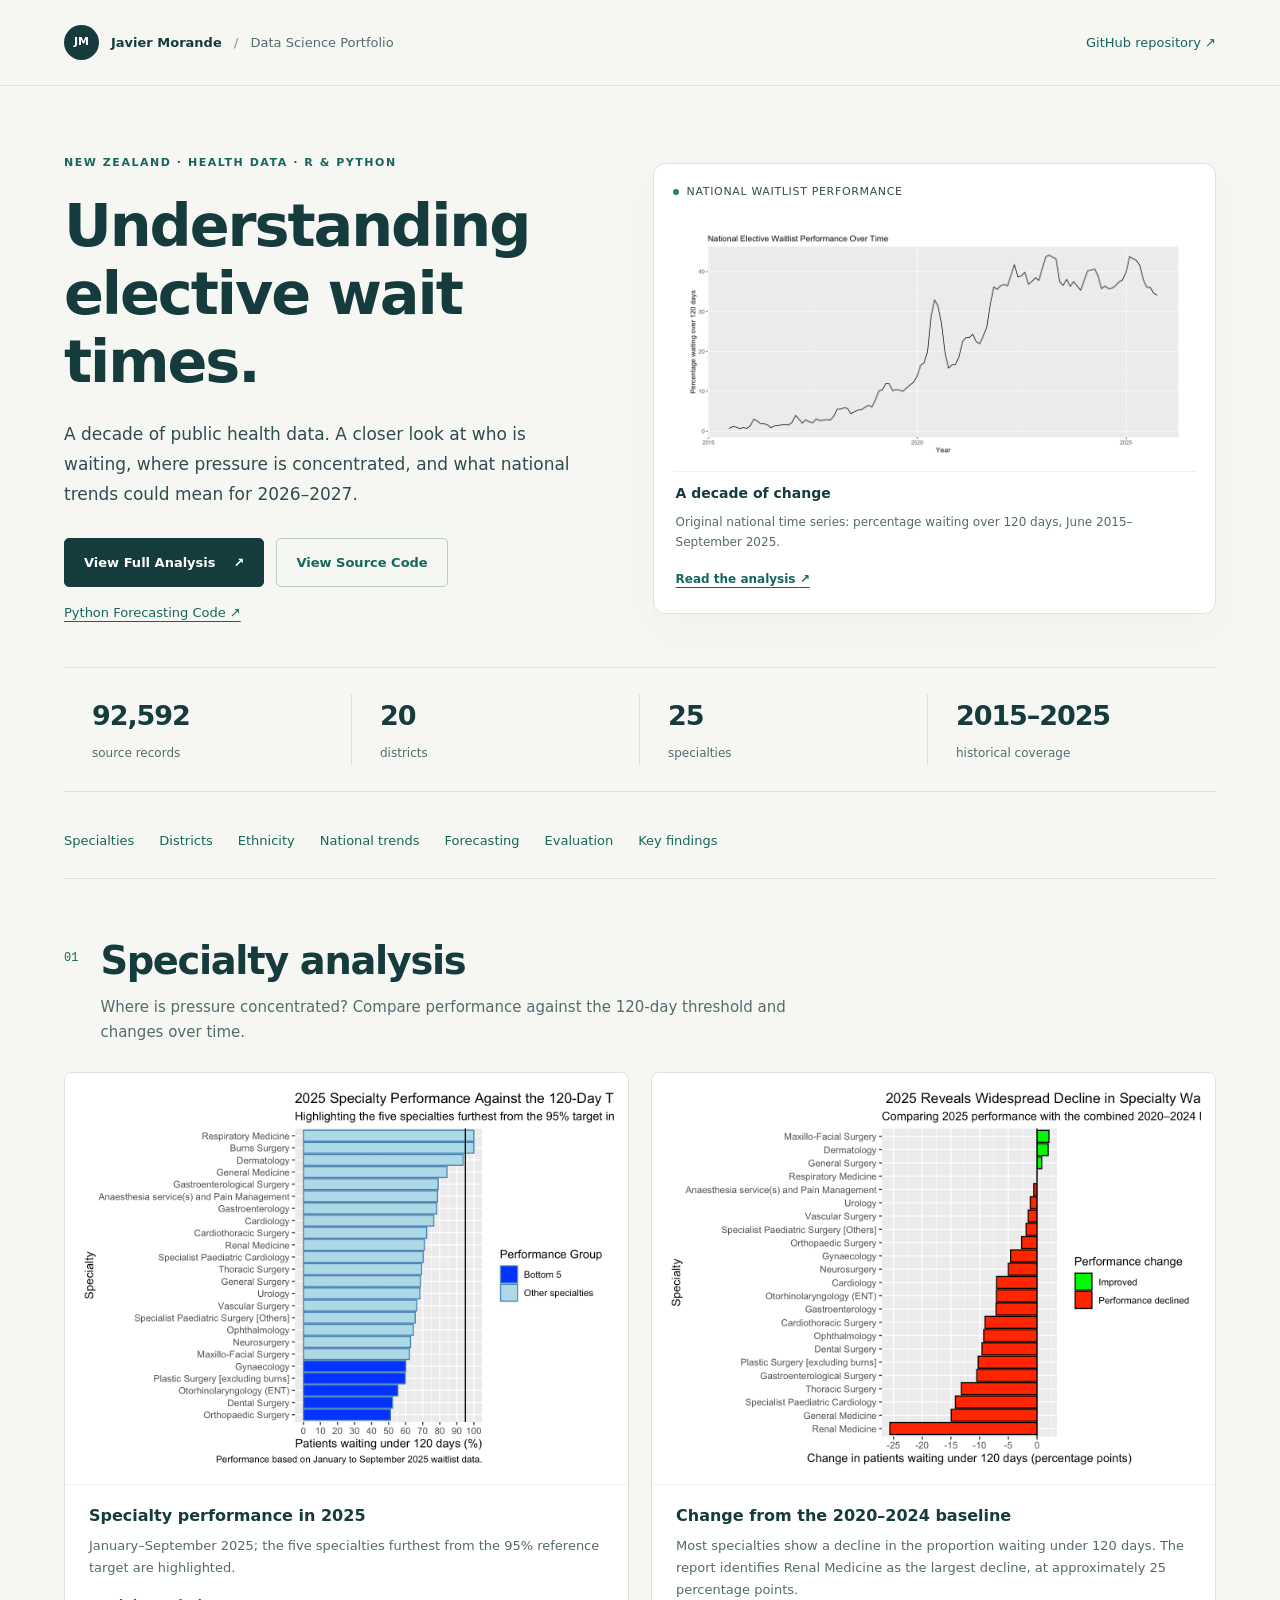
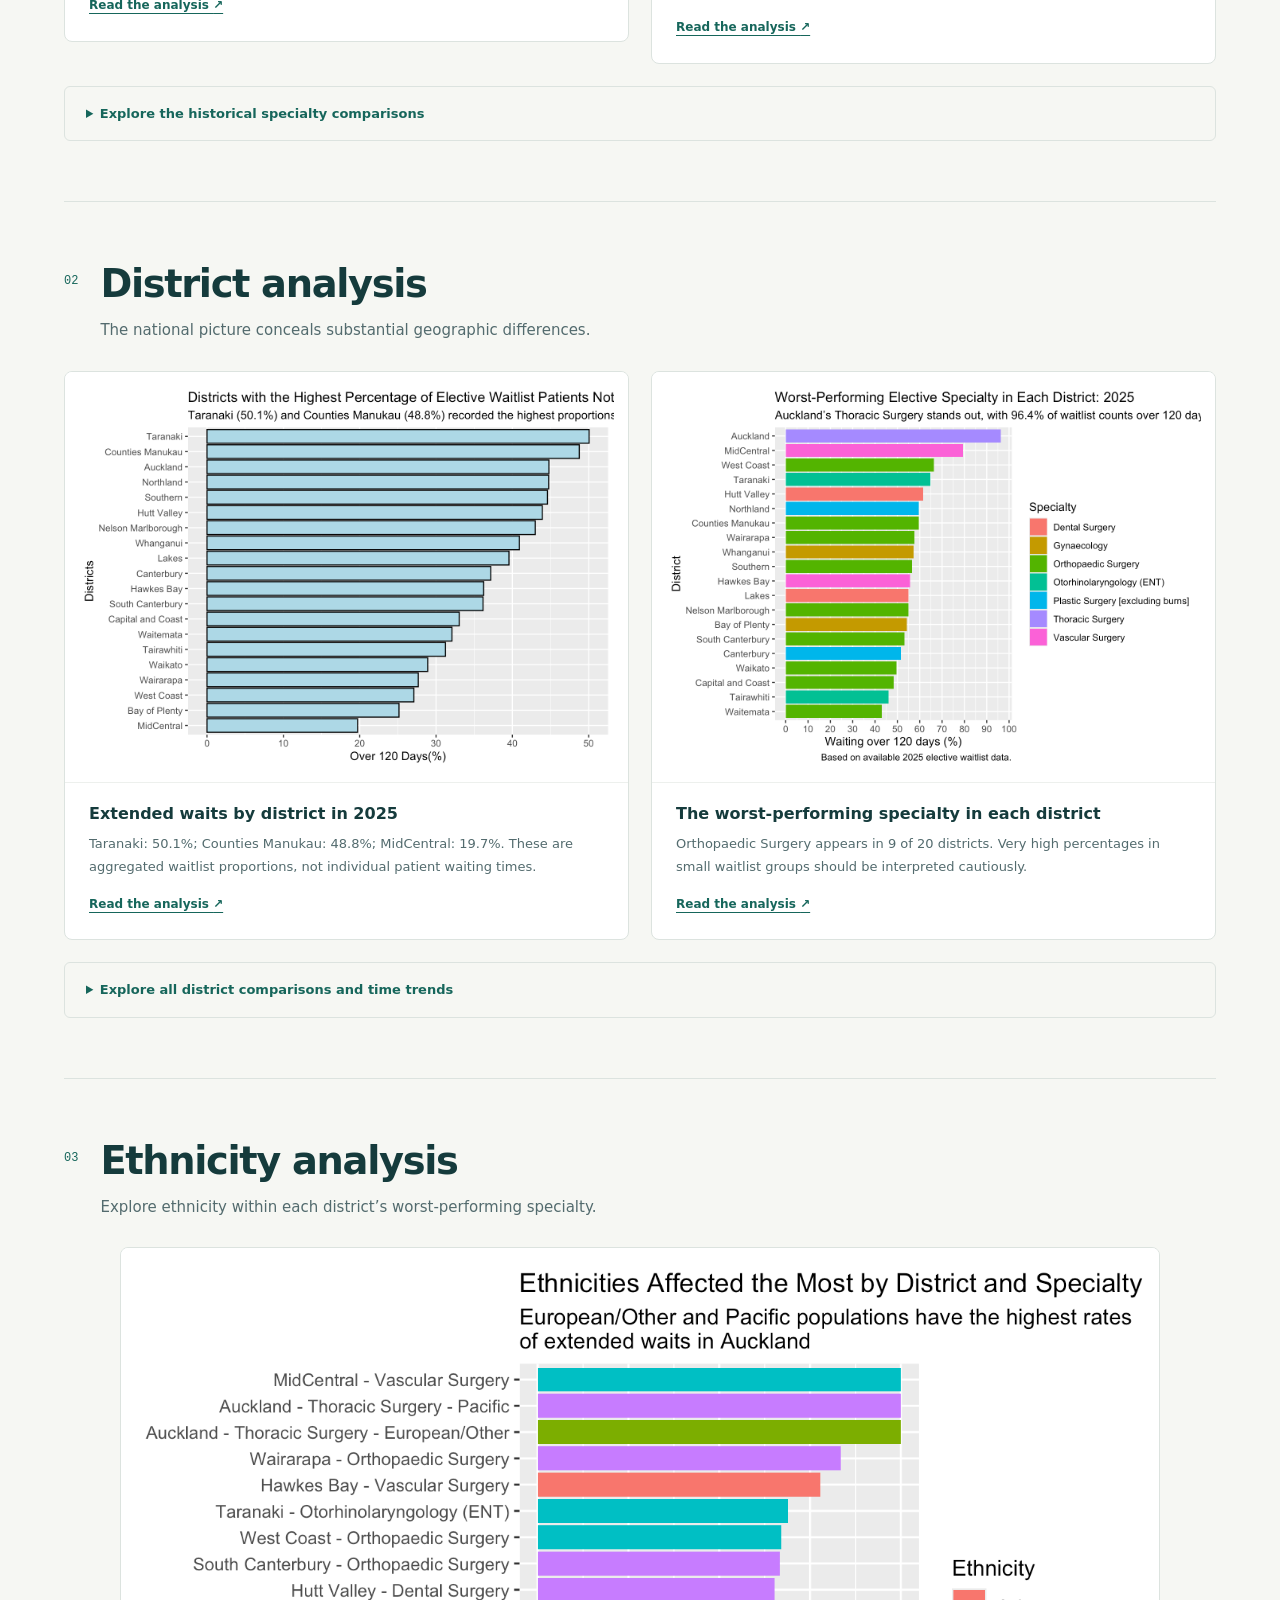
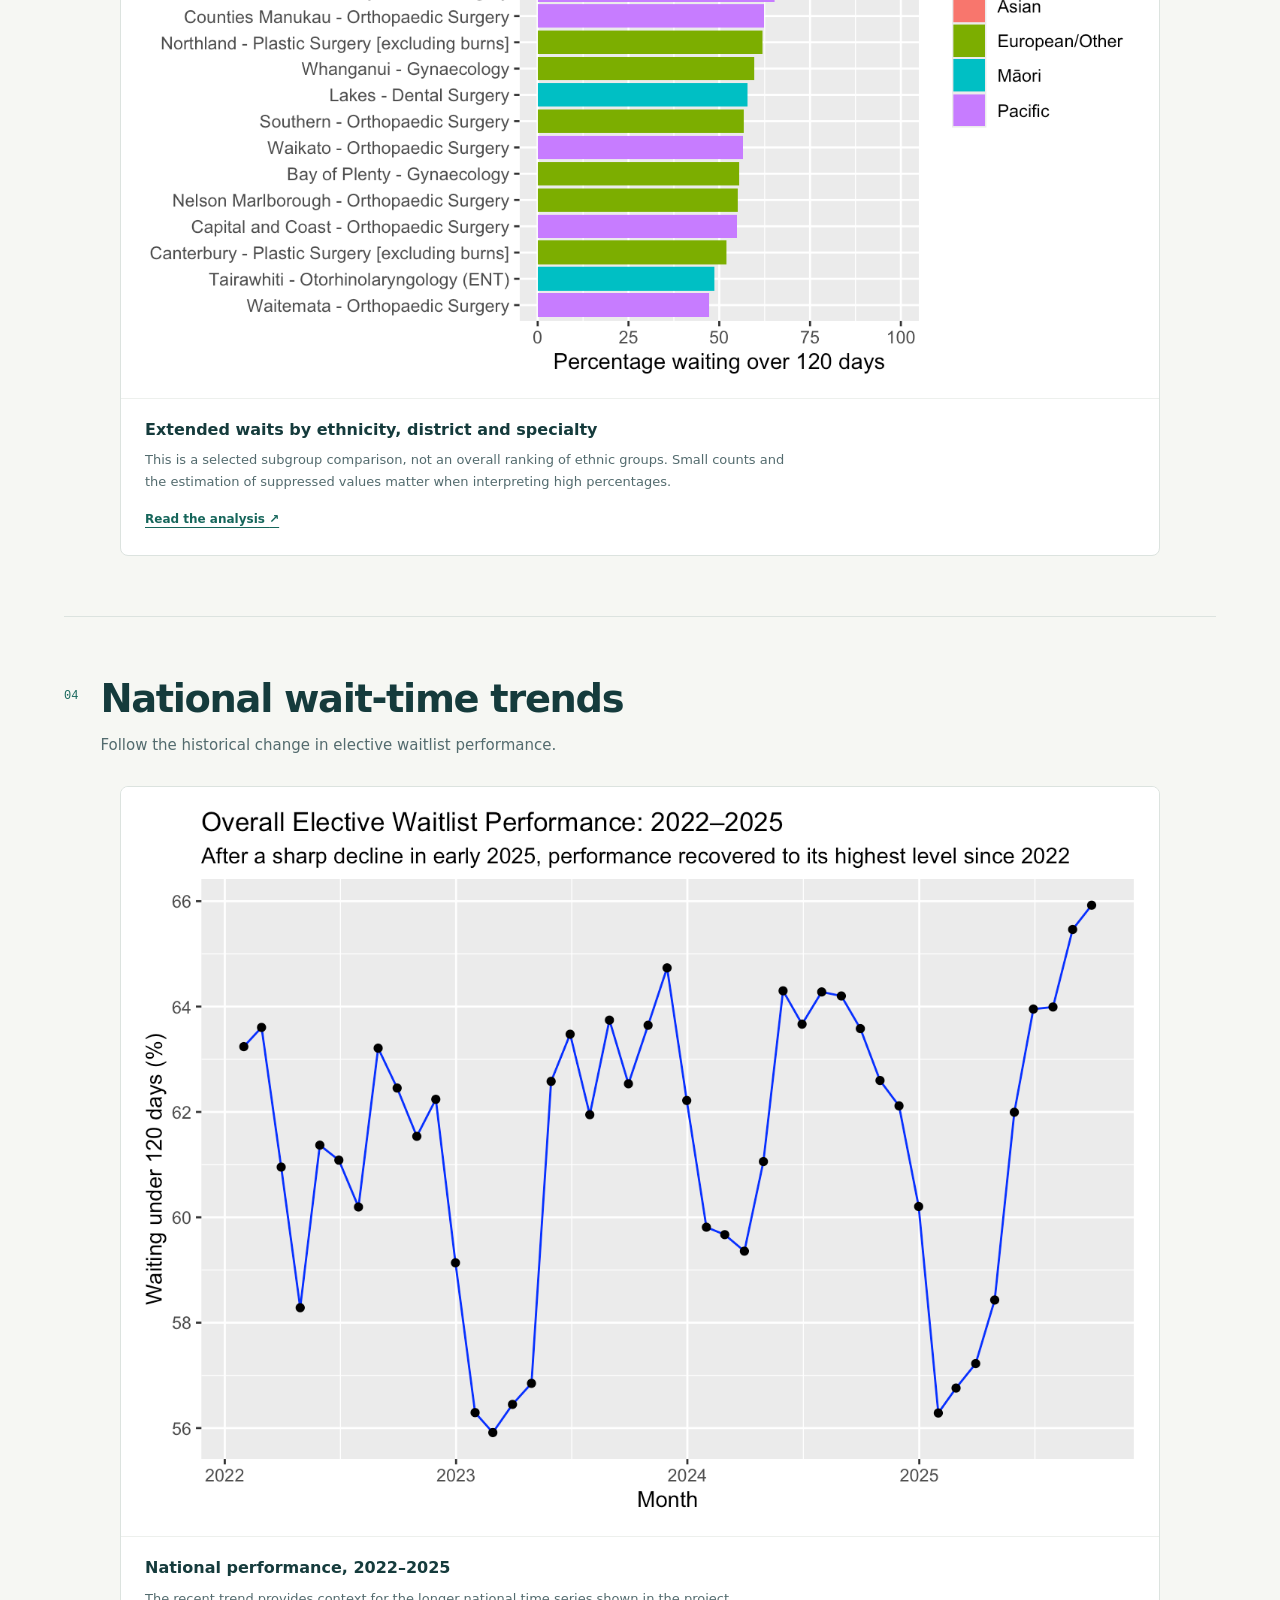
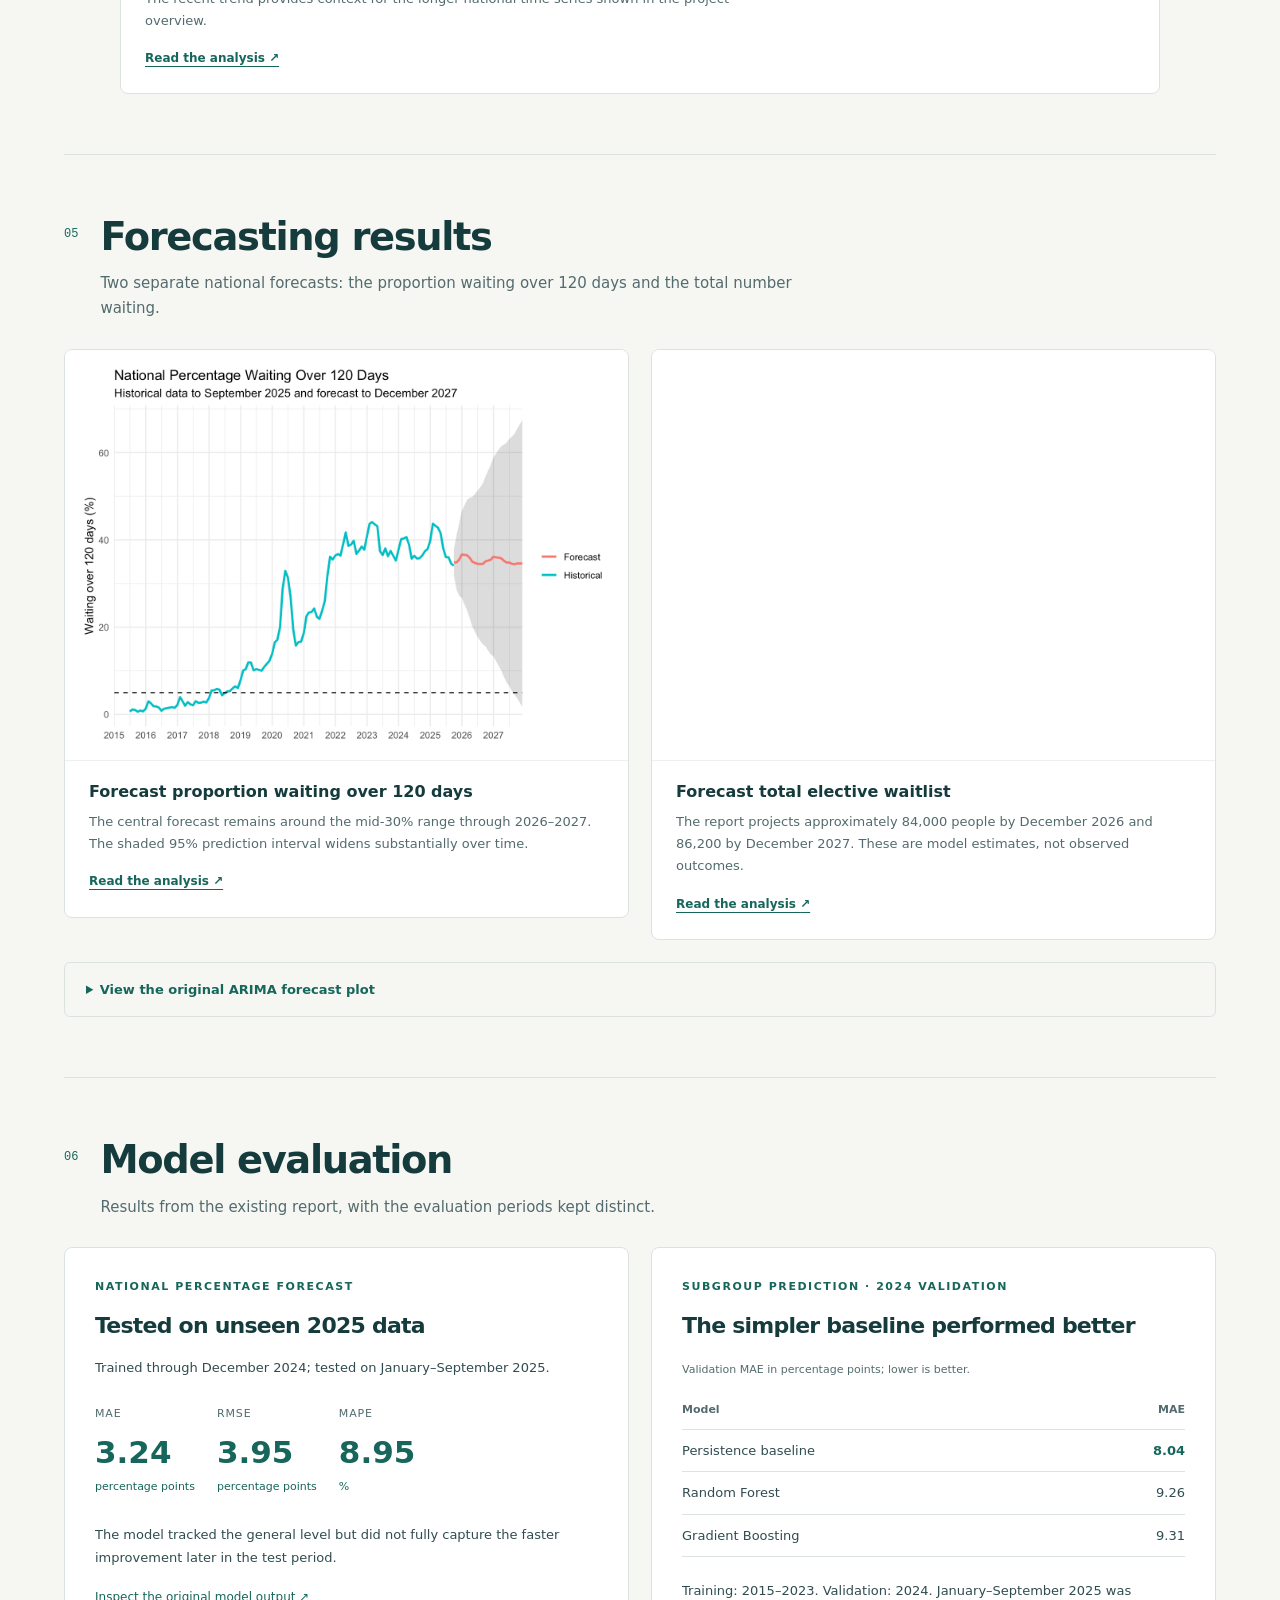
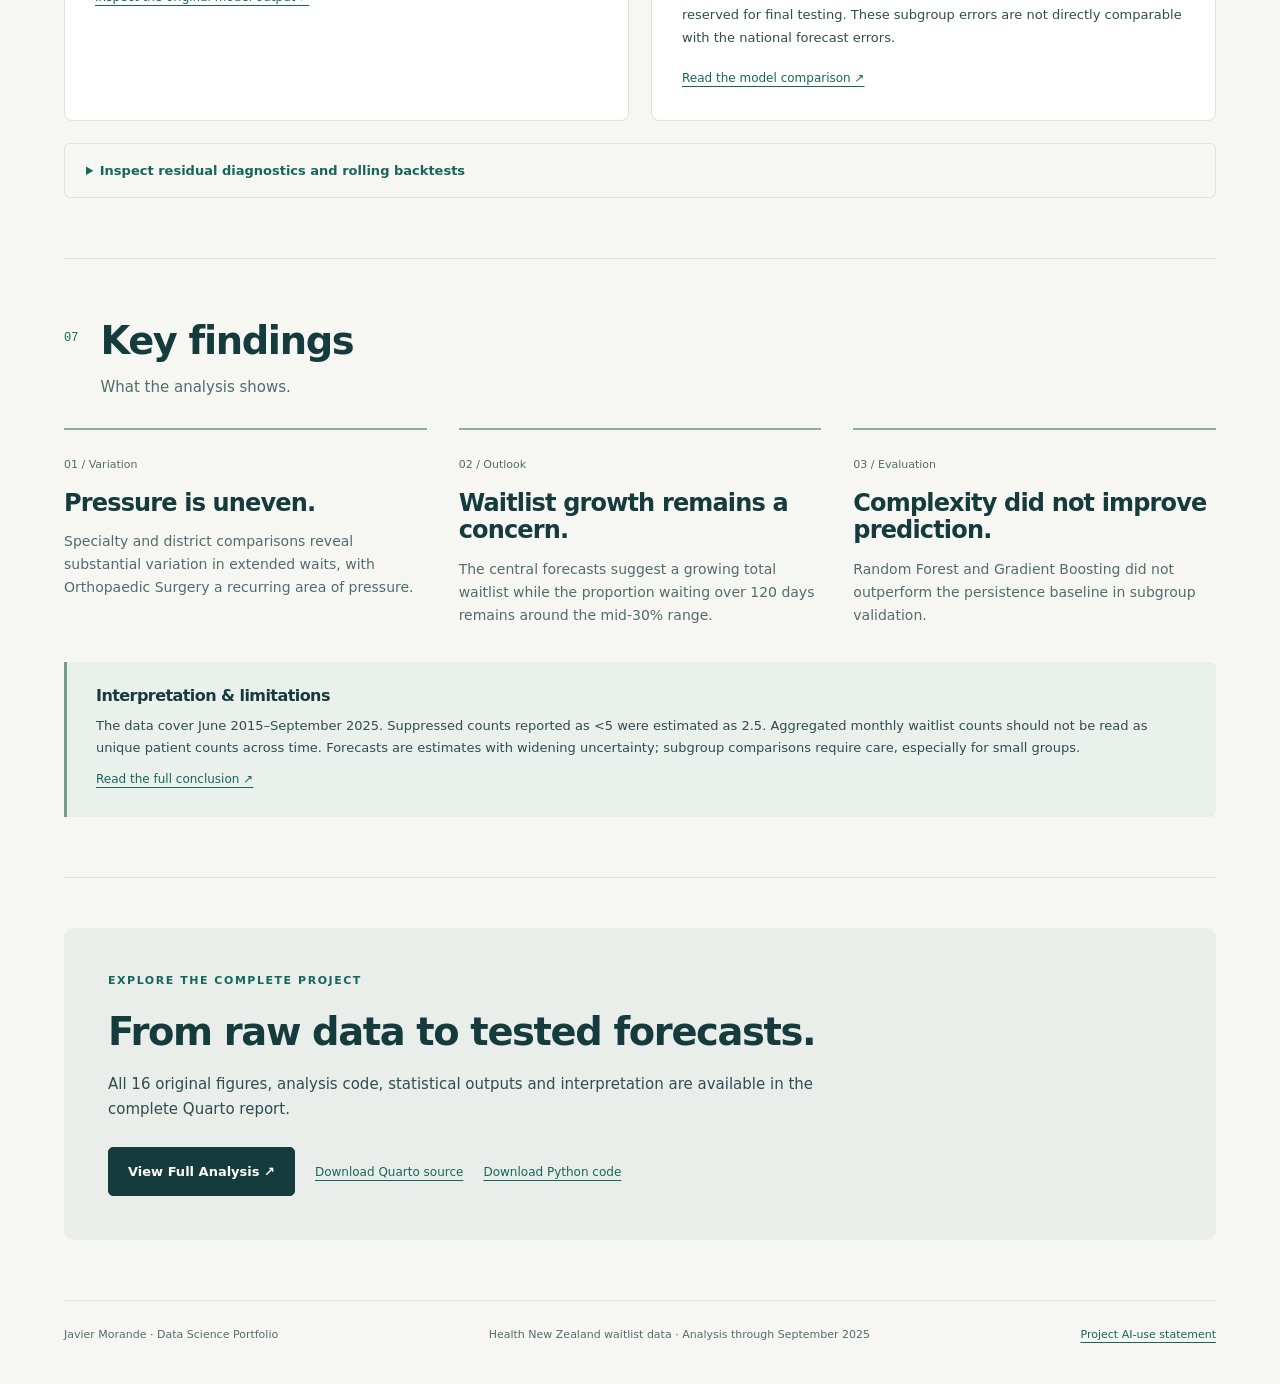
==== commit 8c8bbe88: "Restore all report figures and publish visual portfolio homepage" ====
--- a/index.html
+++ b/index.html
@@ -1,2208 +1,11 @@
-<!DOCTYPE html>
-<html xmlns="http://www.w3.org/1999/xhtml" lang="en" xml:lang="en"><head>
-
-<meta charset="utf-8">
-<meta name="generator" content="quarto-1.9.38">
-
-<meta name="viewport" content="width=device-width, initial-scale=1.0, user-scalable=yes">
-
-<meta name="author" content="Javier Morande">
-
-<title>NZ-Elective-Wait-Times</title>
-<style>
-/* Default styles provided by pandoc.
-** See https://pandoc.org/MANUAL.html#variables-for-html for config info.
-*/
-code{white-space: pre-wrap;}
-span.smallcaps{font-variant: small-caps;}
-div.columns{display: flex; gap: min(4vw, 1.5em);}
-div.column{flex: auto; overflow-x: auto;}
-div.hanging-indent{margin-left: 1.5em; text-indent: -1.5em;}
-ul.task-list{list-style: none;}
-ul.task-list li input[type="checkbox"] {
-  width: 0.8em;
-  margin: 0 0.8em 0.2em -1em; /* quarto-specific, see https://github.com/quarto-dev/quarto-cli/issues/4556 */ 
-  vertical-align: middle;
-}
-/* CSS for syntax highlighting */
-html { -webkit-text-size-adjust: 100%; }
-pre > code.sourceCode { white-space: pre; position: relative; }
-pre > code.sourceCode > span { display: inline-block; line-height: 1.25; }
-pre > code.sourceCode > span:empty { height: 1.2em; }
-.sourceCode { overflow: visible; }
-code.sourceCode > span { color: inherit; text-decoration: inherit; }
-div.sourceCode { margin: 1em 0; }
-pre.sourceCode { margin: 0; }
-@media screen {
-div.sourceCode { overflow: auto; }
-}
-@media print {
-pre > code.sourceCode { white-space: pre-wrap; }
-pre > code.sourceCode > span { text-indent: -5em; padding-left: 5em; }
-}
-pre.numberSource code
-  { counter-reset: source-line 0; }
-pre.numberSource code > span
-  { position: relative; left: -4em; counter-increment: source-line; }
-pre.numberSource code > span > a:first-child::before
-  { content: counter(source-line);
-    position: relative; left: -1em; text-align: right; vertical-align: baseline;
-    border: none; display: inline-block;
-    -webkit-touch-callout: none; -webkit-user-select: none;
-    -khtml-user-select: none; -moz-user-select: none;
-    -ms-user-select: none; user-select: none;
-    padding: 0 4px; width: 4em;
-  }
-pre.numberSource { margin-left: 3em;  padding-left: 4px; }
-div.sourceCode
-  {   }
-@media screen {
-pre > code.sourceCode > span > a:first-child::before { text-decoration: underline; }
-}
-</style>
-
-
-<script src="elective_wait_times_files/libs/clipboard/clipboard.min.js"></script>
-<script src="elective_wait_times_files/libs/quarto-html/quarto.js" type="module"></script>
-<script src="elective_wait_times_files/libs/quarto-html/tabsets/tabsets.js" type="module"></script>
-<script src="elective_wait_times_files/libs/quarto-html/popper.min.js"></script>
-<script src="elective_wait_times_files/libs/quarto-html/tippy.umd.min.js"></script>
-<script src="elective_wait_times_files/libs/quarto-html/anchor.min.js"></script>
-<link href="elective_wait_times_files/libs/quarto-html/tippy.css" rel="stylesheet">
-<link href="elective_wait_times_files/libs/quarto-html/quarto-syntax-highlighting-15634bcf2e68342d4ad2dfa704d543f6.css" rel="stylesheet" id="quarto-text-highlighting-styles">
-<script src="elective_wait_times_files/libs/bootstrap/bootstrap.min.js"></script>
-<link href="elective_wait_times_files/libs/bootstrap/bootstrap-icons.css" rel="stylesheet">
-<link href="elective_wait_times_files/libs/bootstrap/bootstrap-138a6193a3bd40baf1e627da441a4734.min.css" rel="stylesheet" append-hash="true" id="quarto-bootstrap" data-mode="light">
-
-
-</head>
-
-<body class="fullcontent quarto-light">
-
-<div id="quarto-content" class="page-columns page-rows-contents page-layout-article">
-
-<main class="content" id="quarto-document-content">
-
-<header id="title-block-header" class="quarto-title-block default">
-<div class="quarto-title">
-<h1 class="title">NZ-Elective-Wait-Times</h1>
-</div>
-
-
-
-<div class="quarto-title-meta">
-
-    <div>
-    <div class="quarto-title-meta-heading">Author</div>
-    <div class="quarto-title-meta-contents">
-             <p>Javier Morande </p>
-          </div>
-  </div>
-    
-  
-    
-  </div>
-  
-
-
-</header>
-
-
-<section id="new-zealand-elective-treatment-wait-times" class="level1">
-<h1>New Zealand Elective Treatment Wait Times</h1>
-<p>This analysis examines elective treatment waitlist performance in New Zealand using monthly Health New Zealand data from June 2015 to September 2025. The analysis focuses on changes over time, differences between specialties and districts, extended waits beyond 120 days, and forecasts of national waitlist performance through December 2027.</p>
-<section id="data-import-and-initial-exploration" class="level2">
-<h2 class="anchored" data-anchor-id="data-import-and-initial-exploration">Data Import and Initial Exploration</h2>
-<div class="cell">
-<div class="code-copy-outer-scaffold"><div class="sourceCode cell-code" id="cb1"><pre class="sourceCode r code-with-copy"><code class="sourceCode r"><span id="cb1-1"><a href="#cb1-1" aria-hidden="true" tabindex="-1"></a><span class="fu">library</span>(tidyverse)</span>
-<span id="cb1-2"><a href="#cb1-2" aria-hidden="true" tabindex="-1"></a><span class="fu">library</span>(readxl) </span>
-<span id="cb1-3"><a href="#cb1-3" aria-hidden="true" tabindex="-1"></a>waitlist <span class="ot">&lt;-</span> <span class="fu">read_excel</span>(</span>
-<span id="cb1-4"><a href="#cb1-4" aria-hidden="true" tabindex="-1"></a>  <span class="st">"data/Waitlist-detail-extract-Q1-2025-26.xlsx"</span>,</span>
-<span id="cb1-5"><a href="#cb1-5" aria-hidden="true" tabindex="-1"></a>  <span class="at">sheet =</span> <span class="st">"Elective Waitlist"</span>,</span>
-<span id="cb1-6"><a href="#cb1-6" aria-hidden="true" tabindex="-1"></a>  <span class="at">guess_max =</span> <span class="dv">100000</span>)</span>
-<span id="cb1-7"><a href="#cb1-7" aria-hidden="true" tabindex="-1"></a><span class="fu">glimpse</span>(waitlist)</span></code></pre></div><button title="Copy to Clipboard" class="code-copy-button"><i class="bi"></i></button></div>
-<div class="cell-output cell-output-stdout">
-<pre><code>Rows: 92,592
-Columns: 10
-$ Measure                           &lt;chr&gt; "Elective Waitlist", "Elective Waitl…
-$ `Quarter End when Data Extracted` &lt;dttm&gt; 2025-06-30, 2025-06-30, 2025-06-30,…
-$ `Month End Date`                  &lt;dttm&gt; 2015-06-30, 2015-06-30, 2015-06-30,…
-$ Region                            &lt;chr&gt; "Northern", "Northern", "Northern", …
-$ District                          &lt;chr&gt; "Auckland", "Auckland", "Auckland", …
-$ Specialty                         &lt;chr&gt; "Cardiology", "Gynaecology", "Specia…
-$ Ethnicity                         &lt;chr&gt; "Asian", "Asian", "Asian", "Asian", …
-$ `Waiting under 120 days`          &lt;chr&gt; "21", "62", "8", "53", "&lt;5", "90", "…
-$ `Total Waiting`                   &lt;chr&gt; "21", "62", "9", "54", "&lt;5", "91", "…
-$ Rurality                          &lt;chr&gt; NA, NA, NA, NA, NA, NA, NA, NA, NA, …</code></pre>
-</div>
-<div class="code-copy-outer-scaffold"><div class="sourceCode cell-code" id="cb3"><pre class="sourceCode r code-with-copy"><code class="sourceCode r"><span id="cb3-1"><a href="#cb3-1" aria-hidden="true" tabindex="-1"></a><span class="fu">dim</span>(waitlist) <span class="co"># Shows the number of rows and columns in the dataset</span></span></code></pre></div><button title="Copy to Clipboard" class="code-copy-button"><i class="bi"></i></button></div>
-<div class="cell-output cell-output-stdout">
-<pre><code>[1] 92592    10</code></pre>
-</div>
-<div class="code-copy-outer-scaffold"><div class="sourceCode cell-code" id="cb5"><pre class="sourceCode r code-with-copy"><code class="sourceCode r"><span id="cb5-1"><a href="#cb5-1" aria-hidden="true" tabindex="-1"></a><span class="fu">colSums</span>(<span class="fu">is.na</span>(waitlist)) <span class="co"># Counts how many missing (NA) values are in each column</span></span></code></pre></div><button title="Copy to Clipboard" class="code-copy-button"><i class="bi"></i></button></div>
-<div class="cell-output cell-output-stdout">
-<pre><code>                        Measure Quarter End when Data Extracted 
-                              0                               0 
-                 Month End Date                          Region 
-                              0                               0 
-                       District                       Specialty 
-                              0                               0 
-                      Ethnicity          Waiting under 120 days 
-                              0                               0 
-                  Total Waiting                        Rurality 
-                              0                           88417 </code></pre>
-</div>
-<div class="code-copy-outer-scaffold"><div class="sourceCode cell-code" id="cb7"><pre class="sourceCode r code-with-copy"><code class="sourceCode r"><span id="cb7-1"><a href="#cb7-1" aria-hidden="true" tabindex="-1"></a><span class="fu">summary</span>(waitlist) <span class="co"># Gives a basic summary of every variable in the dataset</span></span></code></pre></div><button title="Copy to Clipboard" class="code-copy-button"><i class="bi"></i></button></div>
-<div class="cell-output cell-output-stdout">
-<pre><code>      Measure      Quarter End when Data Extracted
- Length   :92592   Min.   :2025-06-30 00:00:00    
- N.unique :    1   1st Qu.:2025-06-30 00:00:00    
- N.blank  :    0   Median :2025-06-30 00:00:00    
- Min.nchar:   17   Mean   :2025-07-04 03:33:33    
- Max.nchar:   17   3rd Qu.:2025-06-30 00:00:00    
-                   Max.   :2025-09-30 00:00:00    
- Month End Date                      Region           District    
- Min.   :2015-06-30 00:00:00   Length   :92592   Length   :92592  
- 1st Qu.:2018-03-31 00:00:00   N.unique :    4   N.unique :   20  
- Median :2020-11-30 00:00:00   N.blank  :    0   N.blank  :    0  
- Mean   :2020-11-08 09:50:07   Min.nchar:    8   Min.nchar:    5  
- 3rd Qu.:2023-06-30 00:00:00   Max.nchar:   19   Max.nchar:   18  
- Max.   :2025-09-30 00:00:00                                      
-     Specialty         Ethnicity     Waiting under 120 days   Total Waiting  
- Length   :92592   Length   :92592   Length   :92592        Length   :92592  
- N.unique :   25   N.unique :    4   N.unique :  962        N.unique : 1221  
- N.blank  :    0   N.blank  :    0   N.blank  :    0        N.blank  :    0  
- Min.nchar:    7   Min.nchar:    5   Min.nchar:    1        Min.nchar:    1  
- Max.nchar:   42   Max.nchar:   14   Max.nchar:    4        Max.nchar:    4  
-                                                                             
-      Rurality    
- Length   :92592  
- N.unique :    3  
- N.blank  :    0  
- Min.nchar:    5  
- Max.nchar:    7  
- NAs      :88417  </code></pre>
-</div>
-<div class="code-copy-outer-scaffold"><div class="sourceCode cell-code" id="cb9"><pre class="sourceCode r code-with-copy"><code class="sourceCode r"><span id="cb9-1"><a href="#cb9-1" aria-hidden="true" tabindex="-1"></a><span class="fu">unique</span>(waitlist<span class="sc">$</span>Specialty) <span class="co"># Shows every different specialty in the dataset</span></span></code></pre></div><button title="Copy to Clipboard" class="code-copy-button"><i class="bi"></i></button></div>
-<div class="cell-output cell-output-stdout">
-<pre><code> [1] "Cardiology"                                
- [2] "Gynaecology"                               
- [3] "Specialist Paediatric Cardiology"          
- [4] "Orthopaedic Surgery"                       
- [5] "Renal Medicine"                            
- [6] "Dental Surgery"                            
- [7] "Neurosurgery"                              
- [8] "Ophthalmology"                             
- [9] "Otorhinolaryngology (ENT)"                 
-[10] "Vascular Surgery"                          
-[11] "Specialist Paediatric Surgery [Others]"    
-[12] "Cardiothoracic Surgery"                    
-[13] "Gastroenterology"                          
-[14] "General Surgery"                           
-[15] "Urology"                                   
-[16] "Thoracic Surgery"                          
-[17] "Maxillo-Facial Surgery"                    
-[18] "Anaesthesia service(s) and Pain Management"
-[19] "Gastroenterological Surgery"               
-[20] "Plastic Surgery [excluding burns]"         
-[21] "Respiratory Medicine"                      
-[22] "General Medicine"                          
-[23] "Burns Surgery"                             
-[24] "Dermatology"                               
-[25] "Paediatric Medicine"                       </code></pre>
-</div>
-<div class="code-copy-outer-scaffold"><div class="sourceCode cell-code" id="cb11"><pre class="sourceCode r code-with-copy"><code class="sourceCode r"><span id="cb11-1"><a href="#cb11-1" aria-hidden="true" tabindex="-1"></a><span class="fu">unique</span>(waitlist<span class="sc">$</span>Ethnicity) <span class="co"># Shows every ethnicity category in the dataset</span></span></code></pre></div><button title="Copy to Clipboard" class="code-copy-button"><i class="bi"></i></button></div>
-<div class="cell-output cell-output-stdout">
-<pre><code>[1] "Asian"          "European/Other" "Māori"          "Pacific"       </code></pre>
-</div>
-<div class="code-copy-outer-scaffold"><div class="sourceCode cell-code" id="cb13"><pre class="sourceCode r code-with-copy"><code class="sourceCode r"><span id="cb13-1"><a href="#cb13-1" aria-hidden="true" tabindex="-1"></a><span class="fu">unique</span>(waitlist<span class="sc">$</span>Rurality) </span></code></pre></div><button title="Copy to Clipboard" class="code-copy-button"><i class="bi"></i></button></div>
-<div class="cell-output cell-output-stdout">
-<pre><code>[1] NA        "Rural"   "Urban"   "unknown"</code></pre>
-</div>
-</div>
-<div style="page-break-after: always;"></div>
-</section>
-<section id="data-quality-and-suppression" class="level2">
-<h2 class="anchored" data-anchor-id="data-quality-and-suppression">Data quality and suppression</h2>
-<div class="cell">
-<div class="code-copy-outer-scaffold"><div class="sourceCode cell-code" id="cb15"><pre class="sourceCode r code-with-copy"><code class="sourceCode r"><span id="cb15-1"><a href="#cb15-1" aria-hidden="true" tabindex="-1"></a><span class="fu">sum</span>(waitlist<span class="sc">$</span><span class="st">`</span><span class="at">waiting under 120 days</span><span class="st">`</span><span class="sc">==</span><span class="st">"&lt;5"</span>)<span class="co"># Counts rows where under-120-day patients are suppressed as &lt;5</span></span></code></pre></div><button title="Copy to Clipboard" class="code-copy-button"><i class="bi"></i></button></div>
-<div class="cell-output cell-output-stderr">
-<pre><code>Warning: Unknown or uninitialised column: `waiting under 120 days`.</code></pre>
-</div>
-<div class="cell-output cell-output-stdout">
-<pre><code>[1] 0</code></pre>
-</div>
-<div class="code-copy-outer-scaffold"><div class="sourceCode cell-code" id="cb18"><pre class="sourceCode r code-with-copy"><code class="sourceCode r"><span id="cb18-1"><a href="#cb18-1" aria-hidden="true" tabindex="-1"></a><span class="fu">sum</span>(waitlist<span class="sc">$</span><span class="st">`</span><span class="at">Total Waiting</span><span class="st">`</span> <span class="sc">==</span> <span class="st">"&lt;5"</span>) <span class="co"># Counts rows where total waiting patients are suppressed as &lt;5</span></span></code></pre></div><button title="Copy to Clipboard" class="code-copy-button"><i class="bi"></i></button></div>
-<div class="cell-output cell-output-stdout">
-<pre><code>[1] 21730</code></pre>
-</div>
-<div class="code-copy-outer-scaffold"><div class="sourceCode cell-code" id="cb20"><pre class="sourceCode r code-with-copy"><code class="sourceCode r"><span id="cb20-1"><a href="#cb20-1" aria-hidden="true" tabindex="-1"></a><span class="fu">mean</span>(waitlist<span class="sc">$</span><span class="st">`</span><span class="at">Waiting under 120 days</span><span class="st">`</span> <span class="sc">==</span> <span class="st">"&lt;5"</span>) <span class="sc">*</span> <span class="dv">100</span> <span class="co"># Calculates the percentage of rows suppressed as &lt;5</span></span></code></pre></div><button title="Copy to Clipboard" class="code-copy-button"><i class="bi"></i></button></div>
-<div class="cell-output cell-output-stdout">
-<pre><code>[1] 25.63612</code></pre>
-</div>
-<div class="code-copy-outer-scaffold"><div class="sourceCode cell-code" id="cb22"><pre class="sourceCode r code-with-copy"><code class="sourceCode r"><span id="cb22-1"><a href="#cb22-1" aria-hidden="true" tabindex="-1"></a><span class="fu">sum</span>(</span>
-<span id="cb22-2"><a href="#cb22-2" aria-hidden="true" tabindex="-1"></a>  waitlist<span class="sc">$</span><span class="st">`</span><span class="at">Waiting under 120 days</span><span class="st">`</span> <span class="sc">==</span> <span class="st">"&lt;5"</span> <span class="sc">&amp;</span></span>
-<span id="cb22-3"><a href="#cb22-3" aria-hidden="true" tabindex="-1"></a>    waitlist<span class="sc">$</span><span class="st">`</span><span class="at">Total Waiting</span><span class="st">`</span> <span class="sc">==</span> <span class="st">"&lt;5"</span></span>
-<span id="cb22-4"><a href="#cb22-4" aria-hidden="true" tabindex="-1"></a>) <span class="co"># Counts rows where BOTH waiting measures are suppressed as &lt;5</span></span></code></pre></div><button title="Copy to Clipboard" class="code-copy-button"><i class="bi"></i></button></div>
-<div class="cell-output cell-output-stdout">
-<pre><code>[1] 20041</code></pre>
-</div>
-<div class="code-copy-outer-scaffold"><div class="sourceCode cell-code" id="cb24"><pre class="sourceCode r code-with-copy"><code class="sourceCode r"><span id="cb24-1"><a href="#cb24-1" aria-hidden="true" tabindex="-1"></a>waitlist <span class="sc">|&gt;</span> <span class="fu">filter</span>(<span class="st">`</span><span class="at">Waiting under 120 days</span><span class="st">`</span><span class="sc">==</span><span class="st">"&lt;5"</span><span class="sc">&amp;</span> <span class="st">`</span><span class="at">Total Waiting</span><span class="st">`</span><span class="sc">!=</span><span class="st">"&lt;5"</span>) <span class="sc">|&gt;</span> </span>
-<span id="cb24-2"><a href="#cb24-2" aria-hidden="true" tabindex="-1"></a>  <span class="fu">group_by</span>(<span class="st">`</span><span class="at">Total Waiting</span><span class="st">`</span>) <span class="sc">|&gt;</span> <span class="fu">summarise</span>(<span class="at">Number_of_Rows=</span><span class="fu">n</span>())</span></code></pre></div><button title="Copy to Clipboard" class="code-copy-button"><i class="bi"></i></button></div>
-<div class="cell-output cell-output-stdout">
-<pre><code># A tibble: 24 × 2
-   `Total Waiting` Number_of_Rows
-   &lt;chr&gt;                    &lt;int&gt;
- 1 10                         174
- 2 11                          98
- 3 12                          81
- 4 13                          59
- 5 14                          42
- 6 15                          38
- 7 16                          17
- 8 17                          12
- 9 18                           4
-10 19                           4
-# ℹ 14 more rows</code></pre>
-</div>
-<div class="code-copy-outer-scaffold"><div class="sourceCode cell-code" id="cb26"><pre class="sourceCode r code-with-copy"><code class="sourceCode r"><span id="cb26-1"><a href="#cb26-1" aria-hidden="true" tabindex="-1"></a>waitlist <span class="sc">|&gt;</span> <span class="fu">distinct</span>() <span class="sc">|&gt;</span> <span class="fu">nrow</span>()<span class="do">## no duplicate rows found</span></span></code></pre></div><button title="Copy to Clipboard" class="code-copy-button"><i class="bi"></i></button></div>
-<div class="cell-output cell-output-stdout">
-<pre><code>[1] 92592</code></pre>
-</div>
-</div>
-<section id="date-coverage-and-monthly-observations" class="level3">
-<h3 class="anchored" data-anchor-id="date-coverage-and-monthly-observations">Date Coverage and Monthly Observations</h3>
-<div class="cell">
-<div class="code-copy-outer-scaffold"><div class="sourceCode cell-code" id="cb28"><pre class="sourceCode r code-with-copy"><code class="sourceCode r"><span id="cb28-1"><a href="#cb28-1" aria-hidden="true" tabindex="-1"></a>waitlist <span class="sc">|&gt;</span> <span class="fu">summarise</span>(<span class="at">Earliest_date=</span> <span class="fu">min</span>(<span class="st">`</span><span class="at">Month End Date</span><span class="st">`</span>), <span class="at">Latest_date=</span><span class="fu">max</span>(<span class="st">`</span><span class="at">Month End Date</span><span class="st">`</span>))</span></code></pre></div><button title="Copy to Clipboard" class="code-copy-button"><i class="bi"></i></button></div>
-<div class="cell-output cell-output-stdout">
-<pre><code># A tibble: 1 × 2
-  Earliest_date       Latest_date        
-  &lt;dttm&gt;              &lt;dttm&gt;             
-1 2015-06-30 00:00:00 2025-09-30 00:00:00</code></pre>
-</div>
-<div class="code-copy-outer-scaffold"><div class="sourceCode cell-code" id="cb30"><pre class="sourceCode r code-with-copy"><code class="sourceCode r"><span id="cb30-1"><a href="#cb30-1" aria-hidden="true" tabindex="-1"></a>waitlist <span class="sc">|&gt;</span> <span class="fu">distinct</span>(<span class="st">`</span><span class="at">Month End Date</span><span class="st">`</span>)</span></code></pre></div><button title="Copy to Clipboard" class="code-copy-button"><i class="bi"></i></button></div>
-<div class="cell-output cell-output-stdout">
-<pre><code># A tibble: 124 × 1
-   `Month End Date`   
-   &lt;dttm&gt;             
- 1 2015-06-30 00:00:00
- 2 2015-07-31 00:00:00
- 3 2015-08-31 00:00:00
- 4 2015-09-30 00:00:00
- 5 2015-10-31 00:00:00
- 6 2015-11-30 00:00:00
- 7 2015-12-31 00:00:00
- 8 2016-01-31 00:00:00
- 9 2016-02-29 00:00:00
-10 2016-03-31 00:00:00
-# ℹ 114 more rows</code></pre>
-</div>
-<div class="code-copy-outer-scaffold"><div class="sourceCode cell-code" id="cb32"><pre class="sourceCode r code-with-copy"><code class="sourceCode r"><span id="cb32-1"><a href="#cb32-1" aria-hidden="true" tabindex="-1"></a>monthly_rows<span class="ot">&lt;-</span>waitlist <span class="sc">|&gt;</span> </span>
-<span id="cb32-2"><a href="#cb32-2" aria-hidden="true" tabindex="-1"></a>  <span class="fu">group_by</span>(<span class="st">`</span><span class="at">Month End Date</span><span class="st">`</span>) <span class="sc">|&gt;</span> <span class="fu">summarise</span>(<span class="at">number_rows=</span><span class="fu">n</span>())</span>
-<span id="cb32-3"><a href="#cb32-3" aria-hidden="true" tabindex="-1"></a></span>
-<span id="cb32-4"><a href="#cb32-4" aria-hidden="true" tabindex="-1"></a>monthly_rows <span class="sc">|&gt;</span> <span class="fu">summarise</span>(<span class="at">Min_rows=</span><span class="fu">min</span>(number_rows),<span class="at">Max_rows=</span><span class="fu">max</span>(number_rows))</span></code></pre></div><button title="Copy to Clipboard" class="code-copy-button"><i class="bi"></i></button></div>
-<div class="cell-output cell-output-stdout">
-<pre><code># A tibble: 1 × 2
-  Min_rows Max_rows
-     &lt;int&gt;    &lt;int&gt;
-1      674     1396</code></pre>
-</div>
-<div class="code-copy-outer-scaffold"><div class="sourceCode cell-code" id="cb34"><pre class="sourceCode r code-with-copy"><code class="sourceCode r"><span id="cb34-1"><a href="#cb34-1" aria-hidden="true" tabindex="-1"></a>monthly_rows <span class="sc">|&gt;</span><span class="fu">arrange</span>(<span class="fu">desc</span>(number_rows))</span></code></pre></div><button title="Copy to Clipboard" class="code-copy-button"><i class="bi"></i></button></div>
-<div class="cell-output cell-output-stdout">
-<pre><code># A tibble: 124 × 2
-   `Month End Date`    number_rows
-   &lt;dttm&gt;                    &lt;int&gt;
- 1 2025-07-31 00:00:00        1396
- 2 2025-08-31 00:00:00        1391
- 3 2025-09-30 00:00:00        1388
- 4 2024-12-31 00:00:00         789
- 5 2024-06-30 00:00:00         786
- 6 2025-02-28 00:00:00         786
- 7 2025-06-30 00:00:00         785
- 8 2024-11-30 00:00:00         784
- 9 2025-04-30 00:00:00         784
-10 2024-07-31 00:00:00         783
-# ℹ 114 more rows</code></pre>
-</div>
-</div>
-</section>
-<section id="suppression-by-specialty-and-ethnicity" class="level3">
-<h3 class="anchored" data-anchor-id="suppression-by-specialty-and-ethnicity">Suppression by Specialty and Ethnicity</h3>
-<div class="cell">
-<div class="code-copy-outer-scaffold"><div class="sourceCode cell-code" id="cb36"><pre class="sourceCode r code-with-copy"><code class="sourceCode r"><span id="cb36-1"><a href="#cb36-1" aria-hidden="true" tabindex="-1"></a>suppresed_by_specialty<span class="ot">&lt;-</span>waitlist <span class="sc">|&gt;</span> <span class="fu">filter</span>(<span class="st">`</span><span class="at">Waiting under 120 days</span><span class="st">`</span><span class="sc">==</span><span class="st">"&lt;5"</span>) <span class="sc">|&gt;</span> <span class="fu">group_by</span>(Specialty) <span class="sc">|&gt;</span> <span class="fu">summarise</span>(<span class="at">Supresed_rows=</span><span class="fu">n</span>())</span>
-<span id="cb36-2"><a href="#cb36-2" aria-hidden="true" tabindex="-1"></a></span>
-<span id="cb36-3"><a href="#cb36-3" aria-hidden="true" tabindex="-1"></a>total_by_specialty<span class="ot">&lt;-</span>waitlist <span class="sc">|&gt;</span> <span class="fu">group_by</span>(Specialty) <span class="sc">|&gt;</span> <span class="fu">summarise</span>(<span class="at">Total_rows=</span><span class="fu">n</span>())</span></code></pre></div><button title="Copy to Clipboard" class="code-copy-button"><i class="bi"></i></button></div>
-</div>
-<div class="cell">
-<div class="code-copy-outer-scaffold"><div class="sourceCode cell-code" id="cb37"><pre class="sourceCode r code-with-copy"><code class="sourceCode r"><span id="cb37-1"><a href="#cb37-1" aria-hidden="true" tabindex="-1"></a>specialty_suppression<span class="ot">&lt;-</span>total_by_specialty <span class="sc">|&gt;</span> <span class="fu">left_join</span>(suppresed_by_specialty,<span class="at">by =</span><span class="st">"Specialty"</span>)</span>
-<span id="cb37-2"><a href="#cb37-2" aria-hidden="true" tabindex="-1"></a></span>
-<span id="cb37-3"><a href="#cb37-3" aria-hidden="true" tabindex="-1"></a>specialty_suppression <span class="ot">&lt;-</span>specialty_suppression<span class="sc">|&gt;</span> <span class="fu">mutate</span>(<span class="at">Percent_rows_under5 =</span> Supresed_rows<span class="sc">/</span>Total_rows<span class="sc">*</span><span class="dv">100</span>) <span class="sc">|&gt;</span> <span class="fu">arrange</span>(<span class="fu">desc</span>(Percent_rows_under5))</span></code></pre></div><button title="Copy to Clipboard" class="code-copy-button"><i class="bi"></i></button></div>
-</div>
-<div class="cell">
-<div class="code-copy-outer-scaffold"><div class="sourceCode cell-code" id="cb38"><pre class="sourceCode r code-with-copy"><code class="sourceCode r"><span id="cb38-1"><a href="#cb38-1" aria-hidden="true" tabindex="-1"></a>supresed_by_ethnicity<span class="ot">&lt;-</span>waitlist <span class="sc">|&gt;</span> <span class="fu">filter</span>(<span class="st">`</span><span class="at">Waiting under 120 days</span><span class="st">`</span><span class="sc">==</span><span class="st">"&lt;5"</span>) <span class="sc">|&gt;</span> <span class="fu">group_by</span>(Ethnicity) <span class="sc">|&gt;</span> <span class="fu">summarise</span>(<span class="at">Supresed_rows=</span><span class="fu">n</span>())</span>
-<span id="cb38-2"><a href="#cb38-2" aria-hidden="true" tabindex="-1"></a></span>
-<span id="cb38-3"><a href="#cb38-3" aria-hidden="true" tabindex="-1"></a>total_by_ethnicity<span class="ot">&lt;-</span>waitlist <span class="sc">|&gt;</span> <span class="fu">group_by</span>(Ethnicity) <span class="sc">|&gt;</span> <span class="fu">summarise</span>(<span class="at">Total_ethnicity_rows=</span><span class="fu">n</span>())</span>
-<span id="cb38-4"><a href="#cb38-4" aria-hidden="true" tabindex="-1"></a></span>
-<span id="cb38-5"><a href="#cb38-5" aria-hidden="true" tabindex="-1"></a>ethnicity_supression<span class="ot">&lt;-</span>total_by_ethnicity <span class="sc">|&gt;</span> <span class="fu">left_join</span>(supresed_by_ethnicity,<span class="at">by=</span><span class="st">"Ethnicity"</span>)</span>
-<span id="cb38-6"><a href="#cb38-6" aria-hidden="true" tabindex="-1"></a></span>
-<span id="cb38-7"><a href="#cb38-7" aria-hidden="true" tabindex="-1"></a>percent_ethnicity_under5 <span class="ot">&lt;-</span> ethnicity_supression <span class="sc">|&gt;</span> <span class="fu">mutate</span>(<span class="at">Percent_rows_under5=</span>Supresed_rows<span class="sc">/</span>Total_ethnicity_rows<span class="sc">*</span><span class="dv">100</span>)</span></code></pre></div><button title="Copy to Clipboard" class="code-copy-button"><i class="bi"></i></button></div>
-</div>
-</section>
-<section id="suppression-over-time" class="level3">
-<h3 class="anchored" data-anchor-id="suppression-over-time">Suppression over time:</h3>
-<div class="cell">
-<div class="code-copy-outer-scaffold"><div class="sourceCode cell-code" id="cb39"><pre class="sourceCode r code-with-copy"><code class="sourceCode r"><span id="cb39-1"><a href="#cb39-1" aria-hidden="true" tabindex="-1"></a>waitlist<span class="ot">&lt;-</span>waitlist <span class="sc">|&gt;</span> <span class="fu">mutate</span>(<span class="at">Year=</span> <span class="fu">year</span>(<span class="st">`</span><span class="at">Month End Date</span><span class="st">`</span>)) <span class="co"># Adds a Year column to waitlist</span></span>
-<span id="cb39-2"><a href="#cb39-2" aria-hidden="true" tabindex="-1"></a></span>
-<span id="cb39-3"><a href="#cb39-3" aria-hidden="true" tabindex="-1"></a>suppressed_by_year<span class="ot">&lt;-</span>waitlist <span class="sc">|&gt;</span> <span class="fu">filter</span>(<span class="st">`</span><span class="at">Waiting under 120 days</span><span class="st">`</span><span class="sc">==</span><span class="st">"&lt;5"</span>) <span class="sc">|&gt;</span> </span>
-<span id="cb39-4"><a href="#cb39-4" aria-hidden="true" tabindex="-1"></a>  <span class="fu">group_by</span>(Year) <span class="sc">|&gt;</span> <span class="fu">summarise</span>(<span class="at">Suppresed_rows=</span><span class="fu">n</span>())</span>
-<span id="cb39-5"><a href="#cb39-5" aria-hidden="true" tabindex="-1"></a></span>
-<span id="cb39-6"><a href="#cb39-6" aria-hidden="true" tabindex="-1"></a>totalYear_suppresion<span class="ot">&lt;-</span>waitlist <span class="sc">|&gt;</span> <span class="fu">group_by</span>(Year) <span class="sc">|&gt;</span> <span class="fu">summarise</span>(<span class="at">Total_year_rows=</span><span class="fu">n</span>())</span>
-<span id="cb39-7"><a href="#cb39-7" aria-hidden="true" tabindex="-1"></a></span>
-<span id="cb39-8"><a href="#cb39-8" aria-hidden="true" tabindex="-1"></a>Year_suppression<span class="ot">&lt;-</span>totalYear_suppresion <span class="sc">|&gt;</span> <span class="fu">left_join</span>(suppressed_by_year,<span class="at">by=</span><span class="st">"Year"</span>)</span>
-<span id="cb39-9"><a href="#cb39-9" aria-hidden="true" tabindex="-1"></a></span>
-<span id="cb39-10"><a href="#cb39-10" aria-hidden="true" tabindex="-1"></a>Percent_year_under5 <span class="ot">&lt;-</span>Year_suppression <span class="sc">|&gt;</span> <span class="fu">mutate</span>(<span class="at">Percent_rows_under5=</span>Suppresed_rows<span class="sc">/</span>Total_year_rows<span class="sc">*</span><span class="dv">100</span>)</span></code></pre></div><button title="Copy to Clipboard" class="code-copy-button"><i class="bi"></i></button></div>
-</div>
-</section>
-<section id="data-cleaning" class="level3">
-<h3 class="anchored" data-anchor-id="data-cleaning">Data Cleaning</h3>
-<div class="cell">
-<div class="code-copy-outer-scaffold"><div class="sourceCode cell-code" id="cb40"><pre class="sourceCode r code-with-copy"><code class="sourceCode r"><span id="cb40-1"><a href="#cb40-1" aria-hidden="true" tabindex="-1"></a>waitlist<span class="ot">&lt;-</span>waitlist <span class="sc">|&gt;</span> <span class="fu">mutate</span>(<span class="at">Under_120_numeric=</span><span class="fu">if_else</span>(<span class="st">`</span><span class="at">Waiting under 120 days</span><span class="st">`</span><span class="sc">==</span><span class="st">"&lt;5"</span>,<span class="fl">2.5</span>, <span class="fu">as.numeric</span>(<span class="st">`</span><span class="at">Waiting under 120 days</span><span class="st">`</span>)))</span></code></pre></div><button title="Copy to Clipboard" class="code-copy-button"><i class="bi"></i></button></div>
-<div class="cell-output cell-output-stderr">
-<pre><code>Warning: There was 1 warning in `mutate()`.
-ℹ In argument: `Under_120_numeric = if_else(`Waiting under 120 days` == "&lt;5",
-  2.5, as.numeric(`Waiting under 120 days`))`.
-Caused by warning in `vec_if_else()`:
-! NAs introduced by coercion</code></pre>
-</div>
-<div class="code-copy-outer-scaffold"><div class="sourceCode cell-code" id="cb42"><pre class="sourceCode r code-with-copy"><code class="sourceCode r"><span id="cb42-1"><a href="#cb42-1" aria-hidden="true" tabindex="-1"></a>waitlist <span class="sc">|&gt;</span></span>
-<span id="cb42-2"><a href="#cb42-2" aria-hidden="true" tabindex="-1"></a>  <span class="fu">filter</span>(</span>
-<span id="cb42-3"><a href="#cb42-3" aria-hidden="true" tabindex="-1"></a>    <span class="fu">is.na</span>(Under_120_numeric) <span class="sc">&amp;</span></span>
-<span id="cb42-4"><a href="#cb42-4" aria-hidden="true" tabindex="-1"></a>      <span class="sc">!</span><span class="fu">is.na</span>(<span class="st">`</span><span class="at">Waiting under 120 days</span><span class="st">`</span>)</span>
-<span id="cb42-5"><a href="#cb42-5" aria-hidden="true" tabindex="-1"></a>  ) <span class="sc">|&gt;</span></span>
-<span id="cb42-6"><a href="#cb42-6" aria-hidden="true" tabindex="-1"></a>  <span class="fu">distinct</span>(<span class="st">`</span><span class="at">Waiting under 120 days</span><span class="st">`</span>)</span></code></pre></div><button title="Copy to Clipboard" class="code-copy-button"><i class="bi"></i></button></div>
-<div class="cell-output cell-output-stdout">
-<pre><code># A tibble: 0 × 1
-# ℹ 1 variable: Waiting under 120 days &lt;chr&gt;</code></pre>
-</div>
-<div class="code-copy-outer-scaffold"><div class="sourceCode cell-code" id="cb44"><pre class="sourceCode r code-with-copy"><code class="sourceCode r"><span id="cb44-1"><a href="#cb44-1" aria-hidden="true" tabindex="-1"></a><span class="co"># Finds original non-missing values that failed to convert to numeric</span></span>
-<span id="cb44-2"><a href="#cb44-2" aria-hidden="true" tabindex="-1"></a></span>
-<span id="cb44-3"><a href="#cb44-3" aria-hidden="true" tabindex="-1"></a>waitlist <span class="sc">|&gt;</span></span>
-<span id="cb44-4"><a href="#cb44-4" aria-hidden="true" tabindex="-1"></a>  <span class="fu">filter</span>(<span class="st">`</span><span class="at">Waiting under 120 days</span><span class="st">`</span> <span class="sc">==</span> <span class="st">"&lt;5"</span>) <span class="sc">|&gt;</span></span>
-<span id="cb44-5"><a href="#cb44-5" aria-hidden="true" tabindex="-1"></a>  <span class="fu">distinct</span>(<span class="st">`</span><span class="at">Waiting under 120 days</span><span class="st">`</span>, Under_120_numeric)</span></code></pre></div><button title="Copy to Clipboard" class="code-copy-button"><i class="bi"></i></button></div>
-<div class="cell-output cell-output-stdout">
-<pre><code># A tibble: 1 × 2
-  `Waiting under 120 days` Under_120_numeric
-  &lt;chr&gt;                                &lt;dbl&gt;
-1 &lt;5                                     2.5</code></pre>
-</div>
-<div class="code-copy-outer-scaffold"><div class="sourceCode cell-code" id="cb46"><pre class="sourceCode r code-with-copy"><code class="sourceCode r"><span id="cb46-1"><a href="#cb46-1" aria-hidden="true" tabindex="-1"></a>waitlist <span class="ot">&lt;-</span> waitlist <span class="sc">|&gt;</span></span>
-<span id="cb46-2"><a href="#cb46-2" aria-hidden="true" tabindex="-1"></a>  <span class="fu">mutate</span>(</span>
-<span id="cb46-3"><a href="#cb46-3" aria-hidden="true" tabindex="-1"></a>    <span class="at">Total_waiting_numeric =</span> <span class="fu">if_else</span>(</span>
-<span id="cb46-4"><a href="#cb46-4" aria-hidden="true" tabindex="-1"></a>      <span class="st">`</span><span class="at">Total Waiting</span><span class="st">`</span> <span class="sc">==</span> <span class="st">"&lt;5"</span>,</span>
-<span id="cb46-5"><a href="#cb46-5" aria-hidden="true" tabindex="-1"></a>      <span class="fl">2.5</span>,</span>
-<span id="cb46-6"><a href="#cb46-6" aria-hidden="true" tabindex="-1"></a>      <span class="fu">as.numeric</span>(<span class="st">`</span><span class="at">Total Waiting</span><span class="st">`</span>)</span>
-<span id="cb46-7"><a href="#cb46-7" aria-hidden="true" tabindex="-1"></a>    )</span>
-<span id="cb46-8"><a href="#cb46-8" aria-hidden="true" tabindex="-1"></a>  ) <span class="co"># Creates a numeric Total Waiting column and estimates &lt;5 as 2.5</span></span></code></pre></div><button title="Copy to Clipboard" class="code-copy-button"><i class="bi"></i></button></div>
-<div class="cell-output cell-output-stderr">
-<pre><code>Warning: There was 1 warning in `mutate()`.
-ℹ In argument: `Total_waiting_numeric = if_else(`Total Waiting` == "&lt;5", 2.5,
-  as.numeric(`Total Waiting`))`.
-Caused by warning in `vec_if_else()`:
-! NAs introduced by coercion</code></pre>
-</div>
-</div>
-</section>
-<section id="section" class="level3">
-<h3 class="anchored" data-anchor-id="section"></h3>
-<div class="cell">
-<div class="code-copy-outer-scaffold"><div class="sourceCode cell-code" id="cb48"><pre class="sourceCode r code-with-copy"><code class="sourceCode r"><span id="cb48-1"><a href="#cb48-1" aria-hidden="true" tabindex="-1"></a>waitlist<span class="ot">&lt;-</span>waitlist <span class="sc">|&gt;</span> <span class="fu">mutate</span>(<span class="at">Percent_under120=</span> Under_120_numeric<span class="sc">/</span>Total_waiting_numeric<span class="sc">*</span><span class="dv">100</span> ) </span>
-<span id="cb48-2"><a href="#cb48-2" aria-hidden="true" tabindex="-1"></a></span>
-<span id="cb48-3"><a href="#cb48-3" aria-hidden="true" tabindex="-1"></a>specialty_performance<span class="ot">&lt;-</span> waitlist <span class="sc">|&gt;</span> <span class="fu">group_by</span>(Specialty) <span class="sc">|&gt;</span> <span class="fu">summarise</span>(<span class="at">Total_under120=</span><span class="fu">sum</span>(Under_120_numeric), <span class="at">Total_waiting=</span><span class="fu">sum</span>(Total_waiting_numeric) )</span>
-<span id="cb48-4"><a href="#cb48-4" aria-hidden="true" tabindex="-1"></a></span>
-<span id="cb48-5"><a href="#cb48-5" aria-hidden="true" tabindex="-1"></a>Total_specialty_percentage<span class="ot">&lt;-</span>specialty_performance <span class="sc">|&gt;</span> <span class="fu">mutate</span>(<span class="at">Specialty_performance=</span> Total_under120<span class="sc">/</span>Total_waiting<span class="sc">*</span><span class="dv">100</span>) <span class="sc">|&gt;</span> <span class="fu">arrange</span>(Specialty_performance)</span></code></pre></div><button title="Copy to Clipboard" class="code-copy-button"><i class="bi"></i></button></div>
-</div>
-<div style="page-break-after: always;"></div>
-</section>
-</section>
-<section id="specialty-performance-against-the-120-day-threshold" class="level2">
-<h2 class="anchored" data-anchor-id="specialty-performance-against-the-120-day-threshold">Specialty Performance Against the 120-Day Threshold</h2>
-<div class="cell">
-<div class="code-copy-outer-scaffold"><div class="sourceCode cell-code" id="cb49"><pre class="sourceCode r code-with-copy"><code class="sourceCode r"><span id="cb49-1"><a href="#cb49-1" aria-hidden="true" tabindex="-1"></a>Total_specialty_percentage <span class="sc">|&gt;</span> </span>
-<span id="cb49-2"><a href="#cb49-2" aria-hidden="true" tabindex="-1"></a>  <span class="fu">ggplot</span>()<span class="sc">+</span></span>
-<span id="cb49-3"><a href="#cb49-3" aria-hidden="true" tabindex="-1"></a>  <span class="fu">aes</span>(<span class="at">x=</span>Specialty_performance,<span class="at">y=</span><span class="fu">reorder</span>(Specialty,Specialty_performance))<span class="sc">+</span><span class="fu">geom_col</span>(<span class="at">fill  =</span> <span class="st">"lightblue"</span>,<span class="at">colour =</span> <span class="st">"steelblue"</span>)<span class="sc">+</span><span class="fu">geom_vline</span>(<span class="at">xintercept =</span> <span class="dv">95</span>)<span class="sc">+</span></span>
-<span id="cb49-4"><a href="#cb49-4" aria-hidden="true" tabindex="-1"></a>  <span class="fu">labs</span>(<span class="at">title=</span><span class="st">"Elective Waitlist Performance by Specialty"</span>,</span>
-<span id="cb49-5"><a href="#cb49-5" aria-hidden="true" tabindex="-1"></a>       <span class="at">subtitle=</span><span class="st">"Combined perfomance across June 2015 to September 2025"</span>,</span>
-<span id="cb49-6"><a href="#cb49-6" aria-hidden="true" tabindex="-1"></a>       <span class="at">x =</span> <span class="st">"Patients waiting under 120 days (%)"</span>,</span>
-<span id="cb49-7"><a href="#cb49-7" aria-hidden="true" tabindex="-1"></a>       <span class="at">y =</span> <span class="st">"Specialty"</span>,</span>
-<span id="cb49-8"><a href="#cb49-8" aria-hidden="true" tabindex="-1"></a>       <span class="at">caption =</span> <span class="st">"Each bar represents the overall proportion of waiting-list counts under 120 days for that specialty across the full dataset period."</span>)<span class="sc">+</span></span>
-<span id="cb49-9"><a href="#cb49-9" aria-hidden="true" tabindex="-1"></a>  <span class="fu">scale_x_continuous</span>(<span class="at">breaks =</span> <span class="fu">seq</span>(<span class="dv">0</span>,<span class="dv">100</span>,<span class="dv">10</span>))</span></code></pre></div><button title="Copy to Clipboard" class="code-copy-button"><i class="bi"></i></button></div>
-<div class="cell-output-display">
-<div>
-<figure class="figure">
-<p><img src="elective_wait_times_files/figure-html/unnamed-chunk-10-1.png" class="img-fluid figure-img" width="672"></p>
-</figure>
-</div>
-</div>
-</div>
-<p>Each bar shows the combined proportion of waiting-list counts under 120 days for each specialty from June 2015 to September 2025. Higher percentages indicate better performance. The vertical line at 95% provides a reference point for the 120-day performance target. Results are aggregated across the full period and therefore represent long-term performance rather than performance in any individual year.</p>
-</section>
-<section id="recent-specialty-performance-2020-2024" class="level2">
-<h2 class="anchored" data-anchor-id="recent-specialty-performance-2020-2024">Recent Specialty Performance: 2020-2024</h2>
-<div class="cell">
-<div class="code-copy-outer-scaffold"><div class="sourceCode cell-code" id="cb50"><pre class="sourceCode r code-with-copy"><code class="sourceCode r"><span id="cb50-1"><a href="#cb50-1" aria-hidden="true" tabindex="-1"></a>waitlist_5years<span class="ot">&lt;-</span>waitlist <span class="sc">|&gt;</span> <span class="fu">filter</span>(Year<span class="sc">&gt;=</span><span class="dv">2020</span> <span class="sc">&amp;</span> Year <span class="sc">&lt;=</span><span class="dv">2024</span>) <span class="sc">|&gt;</span><span class="fu">group_by</span>(Specialty) <span class="sc">|&gt;</span> </span>
-<span id="cb50-2"><a href="#cb50-2" aria-hidden="true" tabindex="-1"></a>  <span class="fu">summarise</span>(<span class="at">Total_under120=</span><span class="fu">sum</span>(Under_120_numeric),<span class="at">Total_waiting5years=</span><span class="fu">sum</span>(Total_waiting_numeric)) <span class="sc">|&gt;</span> <span class="fu">mutate</span>(<span class="at">Percentage_waitlist_5years=</span> Total_under120<span class="sc">/</span>Total_waiting5years<span class="sc">*</span><span class="dv">100</span>) <span class="sc">|&gt;</span> <span class="fu">arrange</span>(Percentage_waitlist_5years)</span>
-<span id="cb50-3"><a href="#cb50-3" aria-hidden="true" tabindex="-1"></a>  </span>
-<span id="cb50-4"><a href="#cb50-4" aria-hidden="true" tabindex="-1"></a></span>
-<span id="cb50-5"><a href="#cb50-5" aria-hidden="true" tabindex="-1"></a></span>
-<span id="cb50-6"><a href="#cb50-6" aria-hidden="true" tabindex="-1"></a>  waitlist_5years <span class="sc">|&gt;</span> <span class="fu">ggplot</span>()<span class="sc">+</span></span>
-<span id="cb50-7"><a href="#cb50-7" aria-hidden="true" tabindex="-1"></a>    <span class="fu">aes</span>(<span class="at">x=</span>Percentage_waitlist_5years,<span class="at">y=</span><span class="fu">reorder</span>(Specialty,Percentage_waitlist_5years))<span class="sc">+</span></span>
-<span id="cb50-8"><a href="#cb50-8" aria-hidden="true" tabindex="-1"></a>    <span class="fu">geom_col</span>(<span class="at">fill =</span> <span class="st">"lightblue"</span>,<span class="at">colour =</span> <span class="st">"steelblue"</span>)<span class="sc">+</span><span class="fu">scale_x_continuous</span>(<span class="at">breaks =</span> <span class="fu">seq</span>(<span class="dv">0</span>,<span class="dv">100</span>,<span class="dv">10</span>))<span class="sc">+</span><span class="fu">geom_vline</span>(<span class="at">xintercept=</span><span class="dv">95</span>)<span class="sc">+</span><span class="fu">labs</span>(</span>
-<span id="cb50-9"><a href="#cb50-9" aria-hidden="true" tabindex="-1"></a>      </span>
-<span id="cb50-10"><a href="#cb50-10" aria-hidden="true" tabindex="-1"></a>      <span class="at">title =</span> <span class="st">"Elective Waitlist Performance by Specialty"</span>,</span>
-<span id="cb50-11"><a href="#cb50-11" aria-hidden="true" tabindex="-1"></a>      </span>
-<span id="cb50-12"><a href="#cb50-12" aria-hidden="true" tabindex="-1"></a>      <span class="at">subtitle =</span> <span class="st">"Performance across the five complete years from 2020 to 2024"</span>,           <span class="at">x =</span> <span class="st">"Patients waiting under 120 days (%)"</span>,</span>
-<span id="cb50-13"><a href="#cb50-13" aria-hidden="true" tabindex="-1"></a>      <span class="at">y =</span> <span class="st">"Specialty"</span>,</span>
-<span id="cb50-14"><a href="#cb50-14" aria-hidden="true" tabindex="-1"></a>      <span class="at">caption =</span> <span class="st">"Each bar represents the overall proportion of waiting-list counts under 120 days for that specialty across 2020–2024."</span></span>
-<span id="cb50-15"><a href="#cb50-15" aria-hidden="true" tabindex="-1"></a>        )</span></code></pre></div><button title="Copy to Clipboard" class="code-copy-button"><i class="bi"></i></button></div>
-<div class="cell-output-display">
-<div>
-<figure class="figure">
-<p><img src="elective_wait_times_files/figure-html/unnamed-chunk-11-1.png" class="img-fluid figure-img" width="672"></p>
-</figure>
-</div>
-</div>
-</div>
-</section>
-<section id="latest-specialty-performance-2025" class="level2">
-<h2 class="anchored" data-anchor-id="latest-specialty-performance-2025">Latest Specialty Performance: 2025</h2>
-<div class="cell">
-<div class="code-copy-outer-scaffold"><div class="sourceCode cell-code" id="cb51"><pre class="sourceCode r code-with-copy"><code class="sourceCode r"><span id="cb51-1"><a href="#cb51-1" aria-hidden="true" tabindex="-1"></a>waitlist_2025 <span class="ot">&lt;-</span> waitlist <span class="sc">|&gt;</span> </span>
-<span id="cb51-2"><a href="#cb51-2" aria-hidden="true" tabindex="-1"></a>  <span class="fu">filter</span>(Year<span class="sc">==</span> <span class="dv">2025</span>) <span class="sc">|&gt;</span> <span class="fu">group_by</span>(Specialty) <span class="sc">|&gt;</span> </span>
-<span id="cb51-3"><a href="#cb51-3" aria-hidden="true" tabindex="-1"></a>  <span class="fu">summarise</span>(<span class="at">Total_under120=</span><span class="fu">sum</span>(Under_120_numeric),<span class="at">Total_waiting2025=</span><span class="fu">sum</span>(Total_waiting_numeric)) <span class="sc">|&gt;</span> <span class="fu">mutate</span>(<span class="at">Total_2025percentage=</span> Total_under120<span class="sc">/</span>Total_waiting2025<span class="sc">*</span><span class="dv">100</span>) <span class="sc">|&gt;</span> <span class="fu">arrange</span>(Total_2025percentage)</span>
-<span id="cb51-4"><a href="#cb51-4" aria-hidden="true" tabindex="-1"></a></span>
-<span id="cb51-5"><a href="#cb51-5" aria-hidden="true" tabindex="-1"></a>waitlist_2025 <span class="ot">&lt;-</span> waitlist_2025 <span class="sc">|&gt;</span> </span>
-<span id="cb51-6"><a href="#cb51-6" aria-hidden="true" tabindex="-1"></a>  <span class="fu">mutate</span>(</span>
-<span id="cb51-7"><a href="#cb51-7" aria-hidden="true" tabindex="-1"></a>    <span class="at">Performance_group =</span> <span class="fu">if_else</span>(</span>
-<span id="cb51-8"><a href="#cb51-8" aria-hidden="true" tabindex="-1"></a>      <span class="fu">row_number</span>() <span class="sc">&lt;=</span> <span class="dv">5</span>,</span>
-<span id="cb51-9"><a href="#cb51-9" aria-hidden="true" tabindex="-1"></a>      <span class="st">"Bottom 5"</span>,</span>
-<span id="cb51-10"><a href="#cb51-10" aria-hidden="true" tabindex="-1"></a>      <span class="st">"Other specialties"</span></span>
-<span id="cb51-11"><a href="#cb51-11" aria-hidden="true" tabindex="-1"></a>    )</span>
-<span id="cb51-12"><a href="#cb51-12" aria-hidden="true" tabindex="-1"></a>  )</span>
-<span id="cb51-13"><a href="#cb51-13" aria-hidden="true" tabindex="-1"></a></span>
-<span id="cb51-14"><a href="#cb51-14" aria-hidden="true" tabindex="-1"></a>waitlist_2025 <span class="ot">&lt;-</span> waitlist_2025 <span class="sc">|&gt;</span></span>
-<span id="cb51-15"><a href="#cb51-15" aria-hidden="true" tabindex="-1"></a>  <span class="fu">rename</span>(<span class="st">`</span><span class="at">Performance Group</span><span class="st">`</span> <span class="ot">=</span> Performance_group)</span>
-<span id="cb51-16"><a href="#cb51-16" aria-hidden="true" tabindex="-1"></a></span>
-<span id="cb51-17"><a href="#cb51-17" aria-hidden="true" tabindex="-1"></a></span>
-<span id="cb51-18"><a href="#cb51-18" aria-hidden="true" tabindex="-1"></a><span class="co"># GRAPH</span></span>
-<span id="cb51-19"><a href="#cb51-19" aria-hidden="true" tabindex="-1"></a>waitlist_2025 <span class="sc">|&gt;</span> </span>
-<span id="cb51-20"><a href="#cb51-20" aria-hidden="true" tabindex="-1"></a>  <span class="fu">ggplot</span>() <span class="sc">+</span></span>
-<span id="cb51-21"><a href="#cb51-21" aria-hidden="true" tabindex="-1"></a>  <span class="fu">aes</span>(</span>
-<span id="cb51-22"><a href="#cb51-22" aria-hidden="true" tabindex="-1"></a>    <span class="at">x =</span> Total_2025percentage,</span>
-<span id="cb51-23"><a href="#cb51-23" aria-hidden="true" tabindex="-1"></a>    <span class="at">y =</span> <span class="fu">reorder</span>(Specialty, Total_2025percentage),</span>
-<span id="cb51-24"><a href="#cb51-24" aria-hidden="true" tabindex="-1"></a>    <span class="at">fill =</span> <span class="st">`</span><span class="at">Performance Group</span><span class="st">`</span></span>
-<span id="cb51-25"><a href="#cb51-25" aria-hidden="true" tabindex="-1"></a>  ) <span class="sc">+</span></span>
-<span id="cb51-26"><a href="#cb51-26" aria-hidden="true" tabindex="-1"></a>  <span class="fu">geom_col</span>(<span class="at">colour =</span> <span class="st">"steelblue"</span>) <span class="sc">+</span></span>
-<span id="cb51-27"><a href="#cb51-27" aria-hidden="true" tabindex="-1"></a>  <span class="fu">scale_fill_manual</span>(</span>
-<span id="cb51-28"><a href="#cb51-28" aria-hidden="true" tabindex="-1"></a>    <span class="at">values =</span> <span class="fu">c</span>(</span>
-<span id="cb51-29"><a href="#cb51-29" aria-hidden="true" tabindex="-1"></a>      <span class="st">"Bottom 5"</span> <span class="ot">=</span> <span class="st">"blue"</span>,</span>
-<span id="cb51-30"><a href="#cb51-30" aria-hidden="true" tabindex="-1"></a>      <span class="st">"Other specialties"</span> <span class="ot">=</span> <span class="st">"lightblue"</span></span>
-<span id="cb51-31"><a href="#cb51-31" aria-hidden="true" tabindex="-1"></a>    )</span>
-<span id="cb51-32"><a href="#cb51-32" aria-hidden="true" tabindex="-1"></a>  )<span class="sc">+</span><span class="fu">geom_vline</span>(<span class="at">xintercept =</span> <span class="dv">95</span>)<span class="sc">+</span></span>
-<span id="cb51-33"><a href="#cb51-33" aria-hidden="true" tabindex="-1"></a>  </span>
-<span id="cb51-34"><a href="#cb51-34" aria-hidden="true" tabindex="-1"></a>  <span class="fu">scale_x_continuous</span>(</span>
-<span id="cb51-35"><a href="#cb51-35" aria-hidden="true" tabindex="-1"></a>    </span>
-<span id="cb51-36"><a href="#cb51-36" aria-hidden="true" tabindex="-1"></a>    <span class="at">breaks =</span> <span class="fu">seq</span>(<span class="dv">0</span>, <span class="dv">100</span>, <span class="dv">10</span>)</span>
-<span id="cb51-37"><a href="#cb51-37" aria-hidden="true" tabindex="-1"></a>    </span>
-<span id="cb51-38"><a href="#cb51-38" aria-hidden="true" tabindex="-1"></a>  ) <span class="sc">+</span></span>
-<span id="cb51-39"><a href="#cb51-39" aria-hidden="true" tabindex="-1"></a>  </span>
-<span id="cb51-40"><a href="#cb51-40" aria-hidden="true" tabindex="-1"></a>  <span class="fu">labs</span>(</span>
-<span id="cb51-41"><a href="#cb51-41" aria-hidden="true" tabindex="-1"></a>    </span>
-<span id="cb51-42"><a href="#cb51-42" aria-hidden="true" tabindex="-1"></a>    <span class="at">title =</span> <span class="st">"2025 Specialty Performance Against the 120-Day Threshold"</span>,</span>
-<span id="cb51-43"><a href="#cb51-43" aria-hidden="true" tabindex="-1"></a>    </span>
-<span id="cb51-44"><a href="#cb51-44" aria-hidden="true" tabindex="-1"></a>    <span class="at">subtitle =</span> <span class="st">"Highlighting the five specialties furthest from the 95% target in 2025"</span>,</span>
-<span id="cb51-45"><a href="#cb51-45" aria-hidden="true" tabindex="-1"></a>    </span>
-<span id="cb51-46"><a href="#cb51-46" aria-hidden="true" tabindex="-1"></a>    <span class="at">x =</span> <span class="st">"Patients waiting under 120 days (%)"</span>,</span>
-<span id="cb51-47"><a href="#cb51-47" aria-hidden="true" tabindex="-1"></a>    </span>
-<span id="cb51-48"><a href="#cb51-48" aria-hidden="true" tabindex="-1"></a>    <span class="at">y =</span> <span class="st">"Specialty"</span>,</span>
-<span id="cb51-49"><a href="#cb51-49" aria-hidden="true" tabindex="-1"></a>    </span>
-<span id="cb51-50"><a href="#cb51-50" aria-hidden="true" tabindex="-1"></a>    <span class="at">caption =</span> <span class="st">"Performance based on January to September 2025 waitlist data."</span></span>
-<span id="cb51-51"><a href="#cb51-51" aria-hidden="true" tabindex="-1"></a>    </span>
-<span id="cb51-52"><a href="#cb51-52" aria-hidden="true" tabindex="-1"></a>  )</span></code></pre></div><button title="Copy to Clipboard" class="code-copy-button"><i class="bi"></i></button></div>
-<div class="cell-output-display">
-<div>
-<figure class="figure">
-<p><img src="elective_wait_times_files/figure-html/unnamed-chunk-12-1.png" class="img-fluid figure-img" width="672"></p>
-</figure>
-</div>
-</div>
-</div>
-</section>
-<section id="change-in-specialty-performance-2020-2024-vs-2025" class="level2">
-<h2 class="anchored" data-anchor-id="change-in-specialty-performance-2020-2024-vs-2025">Change in Specialty Performance: 2020-2024 vs 2025</h2>
-<div class="cell">
-<div class="code-copy-outer-scaffold"><div class="sourceCode cell-code" id="cb52"><pre class="sourceCode r code-with-copy"><code class="sourceCode r"><span id="cb52-1"><a href="#cb52-1" aria-hidden="true" tabindex="-1"></a>specialty_change<span class="ot">&lt;-</span>waitlist_5years <span class="sc">|&gt;</span> <span class="fu">left_join</span>(waitlist_2025,<span class="at">by=</span><span class="st">"Specialty"</span>)</span>
-<span id="cb52-2"><a href="#cb52-2" aria-hidden="true" tabindex="-1"></a></span>
-<span id="cb52-3"><a href="#cb52-3" aria-hidden="true" tabindex="-1"></a>specialty_change<span class="ot">&lt;-</span>specialty_change <span class="sc">|&gt;</span> <span class="fu">mutate</span>(<span class="at">Change_percentage_points=</span>Total_2025percentage<span class="sc">-</span>Percentage_waitlist_5years) <span class="sc">|&gt;</span> <span class="fu">arrange</span>(Change_percentage_points)</span>
-<span id="cb52-4"><a href="#cb52-4" aria-hidden="true" tabindex="-1"></a></span>
-<span id="cb52-5"><a href="#cb52-5" aria-hidden="true" tabindex="-1"></a>specialty_change_plot <span class="ot">&lt;-</span> specialty_change <span class="sc">|&gt;</span></span>
-<span id="cb52-6"><a href="#cb52-6" aria-hidden="true" tabindex="-1"></a>  <span class="fu">filter</span>(<span class="sc">!</span><span class="fu">is.na</span>(Change_percentage_points))</span></code></pre></div><button title="Copy to Clipboard" class="code-copy-button"><i class="bi"></i></button></div>
-</div>
-<div class="cell">
-<div class="code-copy-outer-scaffold"><div class="sourceCode cell-code" id="cb53"><pre class="sourceCode r code-with-copy"><code class="sourceCode r"><span id="cb53-1"><a href="#cb53-1" aria-hidden="true" tabindex="-1"></a>specialty_change_plot<span class="ot">&lt;-</span>specialty_change_plot <span class="sc">|&gt;</span> <span class="fu">mutate</span>(<span class="at">Change_group=</span><span class="fu">if_else</span>(Change_percentage_points<span class="sc">&lt;</span><span class="dv">0</span>,<span class="st">"Performance declined"</span>,<span class="st">"Improved"</span>)) </span>
-<span id="cb53-2"><a href="#cb53-2" aria-hidden="true" tabindex="-1"></a></span>
-<span id="cb53-3"><a href="#cb53-3" aria-hidden="true" tabindex="-1"></a>specialty_change_plot <span class="sc">|&gt;</span> </span>
-<span id="cb53-4"><a href="#cb53-4" aria-hidden="true" tabindex="-1"></a>  <span class="fu">ggplot</span>() <span class="sc">+</span></span>
-<span id="cb53-5"><a href="#cb53-5" aria-hidden="true" tabindex="-1"></a>  <span class="fu">aes</span>(</span>
-<span id="cb53-6"><a href="#cb53-6" aria-hidden="true" tabindex="-1"></a>    <span class="at">x =</span> Change_percentage_points,</span>
-<span id="cb53-7"><a href="#cb53-7" aria-hidden="true" tabindex="-1"></a>    <span class="at">y =</span> <span class="fu">reorder</span>(Specialty, Change_percentage_points),<span class="at">fill=</span>Change_group</span>
-<span id="cb53-8"><a href="#cb53-8" aria-hidden="true" tabindex="-1"></a>  ) <span class="sc">+</span></span>
-<span id="cb53-9"><a href="#cb53-9" aria-hidden="true" tabindex="-1"></a>  <span class="fu">geom_col</span>(<span class="at">colour =</span> <span class="st">"black"</span>)<span class="sc">+</span><span class="fu">geom_vline</span>(<span class="at">xintercept =</span> <span class="dv">0</span>)<span class="sc">+</span><span class="fu">scale_fill_manual</span>(</span>
-<span id="cb53-10"><a href="#cb53-10" aria-hidden="true" tabindex="-1"></a>    </span>
-<span id="cb53-11"><a href="#cb53-11" aria-hidden="true" tabindex="-1"></a>    <span class="at">values =</span> <span class="fu">c</span>(</span>
-<span id="cb53-12"><a href="#cb53-12" aria-hidden="true" tabindex="-1"></a>      </span>
-<span id="cb53-13"><a href="#cb53-13" aria-hidden="true" tabindex="-1"></a>      <span class="st">"Performance declined"</span> <span class="ot">=</span> <span class="st">"red"</span>,</span>
-<span id="cb53-14"><a href="#cb53-14" aria-hidden="true" tabindex="-1"></a>      </span>
-<span id="cb53-15"><a href="#cb53-15" aria-hidden="true" tabindex="-1"></a>      <span class="st">"Improved"</span> <span class="ot">=</span> <span class="st">"green"</span></span>
-<span id="cb53-16"><a href="#cb53-16" aria-hidden="true" tabindex="-1"></a>      </span>
-<span id="cb53-17"><a href="#cb53-17" aria-hidden="true" tabindex="-1"></a>    )</span>
-<span id="cb53-18"><a href="#cb53-18" aria-hidden="true" tabindex="-1"></a>    </span>
-<span id="cb53-19"><a href="#cb53-19" aria-hidden="true" tabindex="-1"></a>  )<span class="sc">+</span></span>
-<span id="cb53-20"><a href="#cb53-20" aria-hidden="true" tabindex="-1"></a><span class="fu">labs</span>(</span>
-<span id="cb53-21"><a href="#cb53-21" aria-hidden="true" tabindex="-1"></a>  <span class="at">title =</span> <span class="st">" 2025 Reveals Widespread Decline in Specialty Waitlist Performance"</span>,</span>
-<span id="cb53-22"><a href="#cb53-22" aria-hidden="true" tabindex="-1"></a>  <span class="at">subtitle =</span> <span class="st">"Comparing 2025 performance with the combined 2020–2024 baseline"</span>,</span>
-<span id="cb53-23"><a href="#cb53-23" aria-hidden="true" tabindex="-1"></a>  <span class="at">x =</span> <span class="st">"Change in patients waiting under 120 days (percentage points)"</span>,</span>
-<span id="cb53-24"><a href="#cb53-24" aria-hidden="true" tabindex="-1"></a>  <span class="at">y =</span> <span class="st">"Specialty"</span>,</span>
-<span id="cb53-25"><a href="#cb53-25" aria-hidden="true" tabindex="-1"></a>  <span class="at">fill =</span> <span class="st">"Performance change"</span>)<span class="sc">+</span> <span class="fu">scale_x_continuous</span>(</span>
-<span id="cb53-26"><a href="#cb53-26" aria-hidden="true" tabindex="-1"></a>    </span>
-<span id="cb53-27"><a href="#cb53-27" aria-hidden="true" tabindex="-1"></a>    <span class="at">breaks =</span> <span class="fu">seq</span>(<span class="sc">-</span><span class="dv">25</span>, <span class="dv">5</span>, <span class="dv">5</span>)</span>
-<span id="cb53-28"><a href="#cb53-28" aria-hidden="true" tabindex="-1"></a>    </span>
-<span id="cb53-29"><a href="#cb53-29" aria-hidden="true" tabindex="-1"></a>  )</span></code></pre></div><button title="Copy to Clipboard" class="code-copy-button"><i class="bi"></i></button></div>
-<div class="cell-output-display">
-<div>
-<figure class="figure">
-<p><img src="elective_wait_times_files/figure-html/unnamed-chunk-14-1.png" class="img-fluid figure-img" width="672"></p>
-</figure>
-</div>
-</div>
-</div>
-<p>Specialty waitlist performance generally declined in the available 2025 data relative to the combined 2020–2024 baseline. Most specialties recorded a negative change in the proportion of patients waiting under 120 days, while only a small number showed improvement. Renal Medicine experienced the largest decline, falling by approximately 25 percentage points. This suggests that the deterioration observed from January to September 2025 was spread across multiple specialties rather than being isolated to one area.</p>
-</section>
-<section id="overall-waitlist-performance-trend-20222025" class="level2">
-<h2 class="anchored" data-anchor-id="overall-waitlist-performance-trend-20222025"><strong>Overall Waitlist Performance Trend: 2022–2025</strong></h2>
-<div class="cell">
-<div class="code-copy-outer-scaffold"><div class="sourceCode cell-code" id="cb54"><pre class="sourceCode r code-with-copy"><code class="sourceCode r"><span id="cb54-1"><a href="#cb54-1" aria-hidden="true" tabindex="-1"></a>waitlist_trend<span class="ot">&lt;-</span>waitlist <span class="sc">|&gt;</span> </span>
-<span id="cb54-2"><a href="#cb54-2" aria-hidden="true" tabindex="-1"></a>  <span class="fu">filter</span>(Year<span class="sc">&gt;=</span><span class="dv">2022</span>) <span class="sc">|&gt;</span> <span class="fu">group_by</span>(<span class="st">`</span><span class="at">Month End Date</span><span class="st">`</span>) <span class="sc">|&gt;</span> <span class="fu">summarise</span>(<span class="at">Total_under120=</span><span class="fu">sum</span>(Under_120_numeric),<span class="at">Total_waiting =</span> <span class="fu">sum</span>(Total_waiting_numeric)) <span class="sc">|&gt;</span> <span class="fu">mutate</span>(</span>
-<span id="cb54-3"><a href="#cb54-3" aria-hidden="true" tabindex="-1"></a>    </span>
-<span id="cb54-4"><a href="#cb54-4" aria-hidden="true" tabindex="-1"></a>    <span class="at">Percent_under120 =</span> Total_under120 <span class="sc">/</span> Total_waiting <span class="sc">*</span> <span class="dv">100</span> )</span>
-<span id="cb54-5"><a href="#cb54-5" aria-hidden="true" tabindex="-1"></a></span>
-<span id="cb54-6"><a href="#cb54-6" aria-hidden="true" tabindex="-1"></a>waitlist_trend <span class="sc">|&gt;</span> <span class="fu">ggplot</span>()<span class="sc">+</span></span>
-<span id="cb54-7"><a href="#cb54-7" aria-hidden="true" tabindex="-1"></a><span class="fu">aes</span>(<span class="at">x=</span><span class="st">`</span><span class="at">Month End Date</span><span class="st">`</span>, <span class="at">y=</span>Percent_under120)<span class="sc">+</span><span class="fu">geom_line</span>(<span class="at">colour =</span> <span class="st">"blue"</span>)<span class="sc">+</span><span class="fu">geom_point</span>()<span class="sc">+</span></span>
-<span id="cb54-8"><a href="#cb54-8" aria-hidden="true" tabindex="-1"></a>  <span class="fu">labs</span>(</span>
-<span id="cb54-9"><a href="#cb54-9" aria-hidden="true" tabindex="-1"></a>    <span class="at">title =</span> <span class="st">"Overall Elective Waitlist Performance: 2022–2025"</span>,</span>
-<span id="cb54-10"><a href="#cb54-10" aria-hidden="true" tabindex="-1"></a>    <span class="at">subtitle =</span> <span class="st">"After a sharp decline in early 2025, performance recovered to its highest level since 2022"</span>,</span>
-<span id="cb54-11"><a href="#cb54-11" aria-hidden="true" tabindex="-1"></a>    <span class="at">x =</span> <span class="st">"Month"</span>,</span>
-<span id="cb54-12"><a href="#cb54-12" aria-hidden="true" tabindex="-1"></a>    <span class="at">y =</span> <span class="st">"Waiting under 120 days (%)"</span></span>
-<span id="cb54-13"><a href="#cb54-13" aria-hidden="true" tabindex="-1"></a>  )</span></code></pre></div><button title="Copy to Clipboard" class="code-copy-button"><i class="bi"></i></button></div>
-<div class="cell-output-display">
-<div>
-<figure class="figure">
-<p><img src="elective_wait_times_files/figure-html/unnamed-chunk-15-1.png" class="img-fluid figure-img" width="672"></p>
-</figure>
-</div>
-</div>
-</div>
-<p>Overall elective waitlist performance fluctuated considerably between 2022 and 2025 rather than following a consistent upward or downward trend. Performance declined sharply in early 2023 before recovering through the remainder of the year, with another decline occurring in early 2024. The most pronounced recent fall occurred in early 2025, when the proportion waiting under 120 days dropped to approximately 56%. This was followed by a strong recovery, with the latest 2025 observations reaching the highest levels shown during the 2022–2025 period. This overall recovery does not necessarily contradict the specialty-level analysis, as individual specialties can perform below their 2020–2024 baseline while the combined monthly measure improves during 2025.</p>
-<div style="page-break-after: always;"></div>
-</section>
-<section id="district-analysis" class="level2">
-<h2 class="anchored" data-anchor-id="district-analysis">District Analysis</h2>
-<section id="regional-performance" class="level3">
-<h3 class="anchored" data-anchor-id="regional-performance"><strong>2025 Regional Performance</strong></h3>
-<div class="cell">
-<div class="code-copy-outer-scaffold"><div class="sourceCode cell-code" id="cb55"><pre class="sourceCode r code-with-copy"><code class="sourceCode r"><span id="cb55-1"><a href="#cb55-1" aria-hidden="true" tabindex="-1"></a>regional_2025<span class="ot">&lt;-</span>waitlist <span class="sc">|&gt;</span> <span class="fu">filter</span>(Year<span class="sc">==</span><span class="dv">2025</span>) <span class="sc">|&gt;</span> <span class="fu">group_by</span>(Region) <span class="sc">|&gt;</span></span>
-<span id="cb55-2"><a href="#cb55-2" aria-hidden="true" tabindex="-1"></a>  <span class="fu">summarise</span>(</span>
-<span id="cb55-3"><a href="#cb55-3" aria-hidden="true" tabindex="-1"></a>    <span class="at">Total_under120=</span><span class="fu">sum</span>(Under_120_numeric),<span class="at">Total_waiting=</span><span class="fu">sum</span>(Total_waiting_numeric)</span>
-<span id="cb55-4"><a href="#cb55-4" aria-hidden="true" tabindex="-1"></a>  ) <span class="sc">|&gt;</span> <span class="fu">mutate</span>(<span class="at">Regional_performance =</span> Total_under120<span class="sc">/</span>Total_waiting<span class="sc">*</span><span class="dv">100</span>) <span class="sc">|&gt;</span> <span class="fu">arrange</span>(Regional_performance)</span></code></pre></div><button title="Copy to Clipboard" class="code-copy-button"><i class="bi"></i></button></div>
-</div>
-</section>
-<section id="elective-waitlist-performance-by-district" class="level3">
-<h3 class="anchored" data-anchor-id="elective-waitlist-performance-by-district">2025 Elective Waitlist Performance by District</h3>
-<div class="cell">
-<div class="code-copy-outer-scaffold"><div class="sourceCode cell-code" id="cb56"><pre class="sourceCode r code-with-copy"><code class="sourceCode r"><span id="cb56-1"><a href="#cb56-1" aria-hidden="true" tabindex="-1"></a>district_2025<span class="ot">&lt;-</span>waitlist <span class="sc">|&gt;</span> </span>
-<span id="cb56-2"><a href="#cb56-2" aria-hidden="true" tabindex="-1"></a>  <span class="fu">filter</span>(Year<span class="sc">==</span><span class="dv">2025</span>) <span class="sc">|&gt;</span> </span>
-<span id="cb56-3"><a href="#cb56-3" aria-hidden="true" tabindex="-1"></a>  <span class="fu">group_by</span>(District) <span class="sc">|&gt;</span></span>
-<span id="cb56-4"><a href="#cb56-4" aria-hidden="true" tabindex="-1"></a>  <span class="fu">summarise</span>(<span class="at">Total_under120=</span><span class="fu">sum</span>(Under_120_numeric),<span class="at">Total_waiting=</span><span class="fu">sum</span>(Total_waiting_numeric)) <span class="sc">|&gt;</span> </span>
-<span id="cb56-5"><a href="#cb56-5" aria-hidden="true" tabindex="-1"></a>  <span class="fu">mutate</span>(<span class="at">District_performance=</span>Total_under120<span class="sc">/</span>Total_waiting<span class="sc">*</span><span class="dv">100</span>) <span class="sc">|&gt;</span> </span>
-<span id="cb56-6"><a href="#cb56-6" aria-hidden="true" tabindex="-1"></a>  <span class="fu">arrange</span>(District_performance)</span>
-<span id="cb56-7"><a href="#cb56-7" aria-hidden="true" tabindex="-1"></a></span>
-<span id="cb56-8"><a href="#cb56-8" aria-hidden="true" tabindex="-1"></a></span>
-<span id="cb56-9"><a href="#cb56-9" aria-hidden="true" tabindex="-1"></a>district_2025 <span class="sc">|&gt;</span></span>
-<span id="cb56-10"><a href="#cb56-10" aria-hidden="true" tabindex="-1"></a>  <span class="fu">ggplot</span>() <span class="sc">+</span></span>
-<span id="cb56-11"><a href="#cb56-11" aria-hidden="true" tabindex="-1"></a>  <span class="fu">aes</span>(</span>
-<span id="cb56-12"><a href="#cb56-12" aria-hidden="true" tabindex="-1"></a>    <span class="at">x =</span> District_performance,</span>
-<span id="cb56-13"><a href="#cb56-13" aria-hidden="true" tabindex="-1"></a>    <span class="at">y =</span> <span class="fu">reorder</span>(District, District_performance)</span>
-<span id="cb56-14"><a href="#cb56-14" aria-hidden="true" tabindex="-1"></a>  ) <span class="sc">+</span></span>
-<span id="cb56-15"><a href="#cb56-15" aria-hidden="true" tabindex="-1"></a>  <span class="fu">geom_col</span>(<span class="at">fill =</span> <span class="st">"lightblue"</span>, <span class="at">colour =</span> <span class="st">"steelblue"</span>) <span class="sc">+</span></span>
-<span id="cb56-16"><a href="#cb56-16" aria-hidden="true" tabindex="-1"></a>  <span class="fu">scale_x_continuous</span>(</span>
-<span id="cb56-17"><a href="#cb56-17" aria-hidden="true" tabindex="-1"></a>    <span class="at">breaks =</span> <span class="fu">seq</span>(<span class="dv">0</span>, <span class="dv">100</span>, <span class="dv">10</span>)</span>
-<span id="cb56-18"><a href="#cb56-18" aria-hidden="true" tabindex="-1"></a>  ) <span class="sc">+</span></span>
-<span id="cb56-19"><a href="#cb56-19" aria-hidden="true" tabindex="-1"></a>  <span class="fu">labs</span>(</span>
-<span id="cb56-20"><a href="#cb56-20" aria-hidden="true" tabindex="-1"></a>    <span class="at">title =</span> <span class="st">"2025 Elective Waitlist Performance by District"</span>,</span>
-<span id="cb56-21"><a href="#cb56-21" aria-hidden="true" tabindex="-1"></a>    <span class="at">subtitle =</span> <span class="st">"Performance varies substantially across districts, with a gap of around 30 percentage points between the highest and lowest"</span>,</span>
-<span id="cb56-22"><a href="#cb56-22" aria-hidden="true" tabindex="-1"></a>    <span class="at">x =</span> <span class="st">"Patients waiting under 120 days (%)"</span>,</span>
-<span id="cb56-23"><a href="#cb56-23" aria-hidden="true" tabindex="-1"></a>    <span class="at">y =</span> <span class="st">"District"</span>,</span>
-<span id="cb56-24"><a href="#cb56-24" aria-hidden="true" tabindex="-1"></a>    <span class="at">caption =</span> <span class="st">"Each bar shows the proportion of elective waitlist counts under 120 days for each district in the available 2025 data."</span></span>
-<span id="cb56-25"><a href="#cb56-25" aria-hidden="true" tabindex="-1"></a>  )</span></code></pre></div><button title="Copy to Clipboard" class="code-copy-button"><i class="bi"></i></button></div>
-<div class="cell-output-display">
-<div>
-<figure class="figure">
-<p><img src="elective_wait_times_files/figure-html/unnamed-chunk-17-1.png" class="img-fluid figure-img" width="672"></p>
-</figure>
-</div>
-</div>
-</div>
-</section>
-<section id="district-waitlist-performance-over-time-2022-2025" class="level3">
-<h3 class="anchored" data-anchor-id="district-waitlist-performance-over-time-2022-2025">District Waitlist Performance Over Time: 2022-2025</h3>
-<div class="cell">
-<div class="code-copy-outer-scaffold"><div class="sourceCode cell-code" id="cb57"><pre class="sourceCode r code-with-copy"><code class="sourceCode r"><span id="cb57-1"><a href="#cb57-1" aria-hidden="true" tabindex="-1"></a>district_trend<span class="ot">&lt;-</span>waitlist <span class="sc">|&gt;</span> <span class="fu">filter</span>(Year <span class="sc">&gt;=</span><span class="dv">2022</span>) <span class="sc">|&gt;</span> </span>
-<span id="cb57-2"><a href="#cb57-2" aria-hidden="true" tabindex="-1"></a>  <span class="fu">group_by</span>(District,<span class="st">`</span><span class="at">Month End Date</span><span class="st">`</span>) <span class="sc">|&gt;</span> <span class="fu">summarise</span>(<span class="at">Total_under120=</span><span class="fu">sum</span>(Under_120_numeric), <span class="at">Total_waiting=</span> <span class="fu">sum</span>(Total_waiting_numeric),<span class="at">.groups =</span> <span class="st">"drop"</span>) <span class="sc">|&gt;</span> </span>
-<span id="cb57-3"><a href="#cb57-3" aria-hidden="true" tabindex="-1"></a>  <span class="fu">mutate</span>(<span class="at">District_performance=</span> Total_under120<span class="sc">/</span>Total_waiting<span class="sc">*</span><span class="dv">100</span>)</span>
-<span id="cb57-4"><a href="#cb57-4" aria-hidden="true" tabindex="-1"></a></span>
-<span id="cb57-5"><a href="#cb57-5" aria-hidden="true" tabindex="-1"></a>district_trend<span class="ot">&lt;-</span> district_trend <span class="sc">|&gt;</span> <span class="fu">group_by</span>(District) <span class="sc">|&gt;</span> </span>
-<span id="cb57-6"><a href="#cb57-6" aria-hidden="true" tabindex="-1"></a>  <span class="fu">arrange</span>(<span class="st">`</span><span class="at">Month End Date</span><span class="st">`</span>, <span class="at">by_group=</span> <span class="cn">TRUE</span>) <span class="sc">|&gt;</span> </span>
-<span id="cb57-7"><a href="#cb57-7" aria-hidden="true" tabindex="-1"></a>  <span class="fu">mutate</span>(<span class="at">Overall_change=</span><span class="fu">last</span>(District_performance)<span class="sc">-</span> <span class="fu">first</span>(District_performance),</span>
-<span id="cb57-8"><a href="#cb57-8" aria-hidden="true" tabindex="-1"></a>        <span class="at">Change_group=</span><span class="fu">if_else</span>(Overall_change<span class="sc">&lt;</span><span class="dv">0</span>,<span class="st">"Net decline"</span>,<span class="st">"Net improvement"</span>) ) <span class="sc">|&gt;</span> <span class="fu">arrange</span>(Overall_change)</span>
-<span id="cb57-9"><a href="#cb57-9" aria-hidden="true" tabindex="-1"></a></span>
-<span id="cb57-10"><a href="#cb57-10" aria-hidden="true" tabindex="-1"></a>district_trend <span class="sc">|&gt;</span> <span class="fu">ggplot</span>()<span class="sc">+</span></span>
-<span id="cb57-11"><a href="#cb57-11" aria-hidden="true" tabindex="-1"></a>  <span class="fu">aes</span>(<span class="at">x=</span><span class="st">`</span><span class="at">Month End Date</span><span class="st">`</span>,<span class="at">y=</span>District_performance,<span class="at">colour=</span>Change_group)<span class="sc">+</span></span>
-<span id="cb57-12"><a href="#cb57-12" aria-hidden="true" tabindex="-1"></a>  <span class="fu">geom_line</span>()<span class="sc">+</span></span>
-<span id="cb57-13"><a href="#cb57-13" aria-hidden="true" tabindex="-1"></a>  <span class="fu">geom_point</span>()<span class="sc">+</span></span>
-<span id="cb57-14"><a href="#cb57-14" aria-hidden="true" tabindex="-1"></a>  <span class="fu">facet_wrap</span>(<span class="sc">~</span>District,<span class="at">ncol=</span><span class="dv">4</span>)<span class="sc">+</span><span class="fu">scale_color_manual</span>(<span class="at">values=</span><span class="fu">c</span>(<span class="st">"Net decline"</span><span class="ot">=</span><span class="st">"red"</span>,<span class="st">"Net improvement"</span><span class="ot">=</span><span class="st">"green"</span>))<span class="sc">+</span></span>
-<span id="cb57-15"><a href="#cb57-15" aria-hidden="true" tabindex="-1"></a>  <span class="fu">labs</span>(<span class="at">title=</span><span class="st">"District Waitlist Performance Trends: 2022–2025"</span>,<span class="at">subtitle =</span> <span class="st">"Whanganui (-25.8 pp) and Counties Manukau (-13.7 pp) recorded the largest net declines"</span>,<span class="at">x=</span><span class="st">"Date"</span>,<span class="at">y=</span><span class="st">"Waiting under 120 days(%)"</span>,<span class="at">colour=</span><span class="st">"Overall change"</span> )<span class="sc">+</span><span class="fu">theme</span>(</span>
-<span id="cb57-16"><a href="#cb57-16" aria-hidden="true" tabindex="-1"></a>    <span class="at">legend.position =</span> <span class="st">"bottom"</span>, <span class="at">axis.text.x =</span> <span class="fu">element_text</span>(<span class="at">size =</span> <span class="dv">12</span>),<span class="at">axis.text.y =</span> <span class="fu">element_text</span>(<span class="at">size=</span><span class="dv">12</span>),<span class="at">strip.text =</span> <span class="fu">element_text</span>(<span class="at">size =</span> <span class="dv">11</span>),</span>
-<span id="cb57-17"><a href="#cb57-17" aria-hidden="true" tabindex="-1"></a>    </span>
-<span id="cb57-18"><a href="#cb57-18" aria-hidden="true" tabindex="-1"></a>    <span class="at">plot.title =</span> <span class="fu">element_text</span>(<span class="at">size =</span> <span class="dv">18</span>),</span>
-<span id="cb57-19"><a href="#cb57-19" aria-hidden="true" tabindex="-1"></a>    </span>
-<span id="cb57-20"><a href="#cb57-20" aria-hidden="true" tabindex="-1"></a>    <span class="at">plot.subtitle =</span> <span class="fu">element_text</span>(<span class="at">size =</span> <span class="dv">13</span>))</span></code></pre></div><button title="Copy to Clipboard" class="code-copy-button"><i class="bi"></i></button></div>
-<div class="cell-output-display">
-<div>
-<figure class="figure">
-<p><img src="elective_wait_times_files/figure-html/unnamed-chunk-18-1.png" class="img-fluid figure-img" width="1344"></p>
-</figure>
-</div>
-</div>
-</div>
-<p>District-level elective waitlist perfomance varied considerably between 2022 and 2025. MidCentral recorded the largest net improvement, increasing by 26.6 percentage points, followed by Waitematā with an improvement of 21.5 percentage points. In contrast, Whanganui experienced the largest net decline, falling by 25.8 percentage points, while Counties Manukau declined by 13.7 percentage points.</p>
-<p>The results show that changes in national waitlist performance were not experienced equally across districts. Some districts improved substantially over the period while others deteriorated. These figures represent the net change between each district’s first observation in 2022 and latest available observation in 2025, rather than a continuous increase or decline throughout the entire period.</p>
-<p><strong>District Performance Change Summary</strong></p>
-<div class="cell">
-<div class="code-copy-outer-scaffold"><div class="sourceCode cell-code" id="cb58"><pre class="sourceCode r code-with-copy"><code class="sourceCode r"><span id="cb58-1"><a href="#cb58-1" aria-hidden="true" tabindex="-1"></a>district_trend <span class="sc">|&gt;</span></span>
-<span id="cb58-2"><a href="#cb58-2" aria-hidden="true" tabindex="-1"></a>  <span class="fu">distinct</span>(District, Overall_change, Change_group) <span class="sc">|&gt;</span></span>
-<span id="cb58-3"><a href="#cb58-3" aria-hidden="true" tabindex="-1"></a>  <span class="fu">arrange</span>(Overall_change)</span></code></pre></div><button title="Copy to Clipboard" class="code-copy-button"><i class="bi"></i></button></div>
-<div class="cell-output cell-output-stdout">
-<pre><code># A tibble: 20 × 3
-# Groups:   District [20]
-   District           Overall_change Change_group   
-   &lt;chr&gt;                       &lt;dbl&gt; &lt;chr&gt;          
- 1 Whanganui                  -25.8  Net decline    
- 2 Counties Manukau           -13.7  Net decline    
- 3 South Canterbury           -11.9  Net decline    
- 4 Wairarapa                  -11.8  Net decline    
- 5 Tairawhiti                 -11.6  Net decline    
- 6 Capital and Coast           -8.52 Net decline    
- 7 Canterbury                  -7.99 Net decline    
- 8 Lakes                       -4.26 Net decline    
- 9 Auckland                    -4.16 Net decline    
-10 Nelson Marlborough          -4.10 Net decline    
-11 Southern                     2.85 Net improvement
-12 Taranaki                     5.95 Net improvement
-13 West Coast                   7.45 Net improvement
-14 Bay of Plenty                7.89 Net improvement
-15 Hutt Valley                  8.28 Net improvement
-16 Northland                    9.01 Net improvement
-17 Hawkes Bay                  11.5  Net improvement
-18 Waikato                     13.7  Net improvement
-19 Waitemata                   21.5  Net improvement
-20 MidCentral                  26.6  Net improvement</code></pre>
-</div>
-</div>
-</section>
-<section id="section-1" class="level3">
-<h3 class="anchored" data-anchor-id="section-1"></h3>
-</section>
-<section id="district-waitlist-over-120-days-20222025" class="level3">
-<h3 class="anchored" data-anchor-id="district-waitlist-over-120-days-20222025"><strong>District Waitlist Over 120 Days: 2022–2025</strong></h3>
-<div class="cell">
-<div class="code-copy-outer-scaffold"><div class="sourceCode cell-code" id="cb60"><pre class="sourceCode r code-with-copy"><code class="sourceCode r"><span id="cb60-1"><a href="#cb60-1" aria-hidden="true" tabindex="-1"></a>district_over120_trend <span class="ot">&lt;-</span> waitlist <span class="sc">|&gt;</span></span>
-<span id="cb60-2"><a href="#cb60-2" aria-hidden="true" tabindex="-1"></a>  <span class="fu">filter</span>(Year <span class="sc">&gt;=</span> <span class="dv">2022</span>) <span class="sc">|&gt;</span></span>
-<span id="cb60-3"><a href="#cb60-3" aria-hidden="true" tabindex="-1"></a>  <span class="fu">group_by</span>(District, <span class="st">`</span><span class="at">Month End Date</span><span class="st">`</span>) <span class="sc">|&gt;</span></span>
-<span id="cb60-4"><a href="#cb60-4" aria-hidden="true" tabindex="-1"></a>  <span class="fu">summarise</span>(</span>
-<span id="cb60-5"><a href="#cb60-5" aria-hidden="true" tabindex="-1"></a>    <span class="at">Total_under120 =</span> <span class="fu">sum</span>(Under_120_numeric),</span>
-<span id="cb60-6"><a href="#cb60-6" aria-hidden="true" tabindex="-1"></a>    <span class="at">Total_waiting =</span> <span class="fu">sum</span>(Total_waiting_numeric),<span class="at">.groups =</span> <span class="st">"drop"</span></span>
-<span id="cb60-7"><a href="#cb60-7" aria-hidden="true" tabindex="-1"></a>  ) <span class="sc">|&gt;</span></span>
-<span id="cb60-8"><a href="#cb60-8" aria-hidden="true" tabindex="-1"></a>  <span class="fu">mutate</span>(</span>
-<span id="cb60-9"><a href="#cb60-9" aria-hidden="true" tabindex="-1"></a>    <span class="at">Percent_over120 =</span> <span class="dv">100</span> <span class="sc">-</span> (Total_under120 <span class="sc">/</span> Total_waiting <span class="sc">*</span> <span class="dv">100</span>)</span>
-<span id="cb60-10"><a href="#cb60-10" aria-hidden="true" tabindex="-1"></a>  )</span>
-<span id="cb60-11"><a href="#cb60-11" aria-hidden="true" tabindex="-1"></a></span>
-<span id="cb60-12"><a href="#cb60-12" aria-hidden="true" tabindex="-1"></a>district_over120_trend <span class="ot">&lt;-</span> district_over120_trend <span class="sc">|&gt;</span></span>
-<span id="cb60-13"><a href="#cb60-13" aria-hidden="true" tabindex="-1"></a>  <span class="fu">group_by</span>(District) <span class="sc">|&gt;</span></span>
-<span id="cb60-14"><a href="#cb60-14" aria-hidden="true" tabindex="-1"></a>  <span class="fu">arrange</span>(<span class="st">`</span><span class="at">Month End Date</span><span class="st">`</span>, <span class="at">.by_group =</span> <span class="cn">TRUE</span>) <span class="sc">|&gt;</span></span>
-<span id="cb60-15"><a href="#cb60-15" aria-hidden="true" tabindex="-1"></a>  <span class="fu">mutate</span>(</span>
-<span id="cb60-16"><a href="#cb60-16" aria-hidden="true" tabindex="-1"></a>    <span class="at">Overall_change =</span> <span class="fu">last</span>(Percent_over120) <span class="sc">-</span> <span class="fu">first</span>(Percent_over120),</span>
-<span id="cb60-17"><a href="#cb60-17" aria-hidden="true" tabindex="-1"></a>    <span class="at">Change_group =</span> <span class="fu">if_else</span>(</span>
-<span id="cb60-18"><a href="#cb60-18" aria-hidden="true" tabindex="-1"></a>      Overall_change <span class="sc">&gt;</span> <span class="dv">0</span>,</span>
-<span id="cb60-19"><a href="#cb60-19" aria-hidden="true" tabindex="-1"></a>      <span class="st">"Net deterioration"</span>,</span>
-<span id="cb60-20"><a href="#cb60-20" aria-hidden="true" tabindex="-1"></a>      <span class="st">"Net improvement"</span></span>
-<span id="cb60-21"><a href="#cb60-21" aria-hidden="true" tabindex="-1"></a>    )</span>
-<span id="cb60-22"><a href="#cb60-22" aria-hidden="true" tabindex="-1"></a>  ) <span class="sc">|&gt;</span></span>
-<span id="cb60-23"><a href="#cb60-23" aria-hidden="true" tabindex="-1"></a>  <span class="fu">arrange</span>(<span class="fu">desc</span>(Overall_change))</span>
-<span id="cb60-24"><a href="#cb60-24" aria-hidden="true" tabindex="-1"></a></span>
-<span id="cb60-25"><a href="#cb60-25" aria-hidden="true" tabindex="-1"></a>district_over120_trend <span class="sc">|&gt;</span></span>
-<span id="cb60-26"><a href="#cb60-26" aria-hidden="true" tabindex="-1"></a>  <span class="fu">ggplot</span>() <span class="sc">+</span></span>
-<span id="cb60-27"><a href="#cb60-27" aria-hidden="true" tabindex="-1"></a>  <span class="fu">aes</span>(</span>
-<span id="cb60-28"><a href="#cb60-28" aria-hidden="true" tabindex="-1"></a>    <span class="at">x =</span> <span class="st">`</span><span class="at">Month End Date</span><span class="st">`</span>,</span>
-<span id="cb60-29"><a href="#cb60-29" aria-hidden="true" tabindex="-1"></a>    <span class="at">y =</span> Percent_over120,</span>
-<span id="cb60-30"><a href="#cb60-30" aria-hidden="true" tabindex="-1"></a>    <span class="at">colour =</span> Change_group</span>
-<span id="cb60-31"><a href="#cb60-31" aria-hidden="true" tabindex="-1"></a>  ) <span class="sc">+</span></span>
-<span id="cb60-32"><a href="#cb60-32" aria-hidden="true" tabindex="-1"></a>  <span class="fu">geom_line</span>() <span class="sc">+</span></span>
-<span id="cb60-33"><a href="#cb60-33" aria-hidden="true" tabindex="-1"></a>  <span class="fu">geom_point</span>() <span class="sc">+</span></span>
-<span id="cb60-34"><a href="#cb60-34" aria-hidden="true" tabindex="-1"></a>  <span class="fu">facet_wrap</span>(<span class="sc">~</span>District, <span class="at">ncol =</span> <span class="dv">4</span>) <span class="sc">+</span></span>
-<span id="cb60-35"><a href="#cb60-35" aria-hidden="true" tabindex="-1"></a>  <span class="fu">scale_color_manual</span>(</span>
-<span id="cb60-36"><a href="#cb60-36" aria-hidden="true" tabindex="-1"></a>    <span class="at">values =</span> <span class="fu">c</span>(</span>
-<span id="cb60-37"><a href="#cb60-37" aria-hidden="true" tabindex="-1"></a>      <span class="st">"Net deterioration"</span> <span class="ot">=</span> <span class="st">"red"</span>,</span>
-<span id="cb60-38"><a href="#cb60-38" aria-hidden="true" tabindex="-1"></a>      <span class="st">"Net improvement"</span> <span class="ot">=</span> <span class="st">"green"</span></span>
-<span id="cb60-39"><a href="#cb60-39" aria-hidden="true" tabindex="-1"></a>    )</span>
-<span id="cb60-40"><a href="#cb60-40" aria-hidden="true" tabindex="-1"></a>  ) <span class="sc">+</span></span>
-<span id="cb60-41"><a href="#cb60-41" aria-hidden="true" tabindex="-1"></a>  <span class="fu">labs</span>(</span>
-<span id="cb60-42"><a href="#cb60-42" aria-hidden="true" tabindex="-1"></a>    <span class="at">title =</span> <span class="st">"District Waitlist Over 120 Days: 2022–2025"</span>,</span>
-<span id="cb60-43"><a href="#cb60-43" aria-hidden="true" tabindex="-1"></a>    <span class="at">subtitle =</span> <span class="st">"Higher percentages indicate worse elective waitlist performance"</span>,</span>
-<span id="cb60-44"><a href="#cb60-44" aria-hidden="true" tabindex="-1"></a>    <span class="at">x =</span> <span class="st">"Date"</span>,</span>
-<span id="cb60-45"><a href="#cb60-45" aria-hidden="true" tabindex="-1"></a>    <span class="at">y =</span> <span class="st">"Not under 120 days (%)"</span>,</span>
-<span id="cb60-46"><a href="#cb60-46" aria-hidden="true" tabindex="-1"></a>    <span class="at">colour =</span> <span class="st">"Overall change"</span></span>
-<span id="cb60-47"><a href="#cb60-47" aria-hidden="true" tabindex="-1"></a>  ) <span class="sc">+</span></span>
-<span id="cb60-48"><a href="#cb60-48" aria-hidden="true" tabindex="-1"></a>  <span class="fu">theme</span>(</span>
-<span id="cb60-49"><a href="#cb60-49" aria-hidden="true" tabindex="-1"></a>    <span class="at">legend.position =</span> <span class="st">"bottom"</span>,</span>
-<span id="cb60-50"><a href="#cb60-50" aria-hidden="true" tabindex="-1"></a>    <span class="at">axis.text.x =</span> <span class="fu">element_text</span>(<span class="at">size =</span> <span class="dv">12</span>),</span>
-<span id="cb60-51"><a href="#cb60-51" aria-hidden="true" tabindex="-1"></a>    <span class="at">axis.text.y =</span> <span class="fu">element_text</span>(<span class="at">size =</span> <span class="dv">12</span>),</span>
-<span id="cb60-52"><a href="#cb60-52" aria-hidden="true" tabindex="-1"></a>    <span class="at">strip.text =</span> <span class="fu">element_text</span>(<span class="at">size =</span> <span class="dv">11</span>),</span>
-<span id="cb60-53"><a href="#cb60-53" aria-hidden="true" tabindex="-1"></a>    <span class="at">plot.title =</span> <span class="fu">element_text</span>(<span class="at">size =</span> <span class="dv">18</span>),</span>
-<span id="cb60-54"><a href="#cb60-54" aria-hidden="true" tabindex="-1"></a>    <span class="at">plot.subtitle =</span> <span class="fu">element_text</span>(<span class="at">size =</span> <span class="dv">13</span>)</span>
-<span id="cb60-55"><a href="#cb60-55" aria-hidden="true" tabindex="-1"></a>  )</span></code></pre></div><button title="Copy to Clipboard" class="code-copy-button"><i class="bi"></i></button></div>
-<div class="cell-output-display">
-<div>
-<figure class="figure">
-<p><img src="elective_wait_times_files/figure-html/unnamed-chunk-20-1.png" class="img-fluid figure-img" width="1344"></p>
-</figure>
-</div>
-</div>
-</div>
-</section>
-<section id="worst-performing-specialty-by-district-2025" class="level3">
-<h3 class="anchored" data-anchor-id="worst-performing-specialty-by-district-2025">Worst-Performing Specialty by District: 2025</h3>
-<div class="cell">
-<div class="code-copy-outer-scaffold"><div class="sourceCode cell-code" id="cb61"><pre class="sourceCode r code-with-copy"><code class="sourceCode r"><span id="cb61-1"><a href="#cb61-1" aria-hidden="true" tabindex="-1"></a><span class="co">#|fig-width: 11</span></span>
-<span id="cb61-2"><a href="#cb61-2" aria-hidden="true" tabindex="-1"></a><span class="co">#|fig-height: 7.5</span></span>
-<span id="cb61-3"><a href="#cb61-3" aria-hidden="true" tabindex="-1"></a></span>
-<span id="cb61-4"><a href="#cb61-4" aria-hidden="true" tabindex="-1"></a>SpecialtyWaitlist_District <span class="ot">&lt;-</span> waitlist <span class="sc">|&gt;</span></span>
-<span id="cb61-5"><a href="#cb61-5" aria-hidden="true" tabindex="-1"></a>  <span class="fu">filter</span>(Year <span class="sc">==</span> <span class="dv">2025</span>) <span class="sc">|&gt;</span></span>
-<span id="cb61-6"><a href="#cb61-6" aria-hidden="true" tabindex="-1"></a>  <span class="fu">group_by</span>(District, Specialty) <span class="sc">|&gt;</span></span>
-<span id="cb61-7"><a href="#cb61-7" aria-hidden="true" tabindex="-1"></a>  <span class="fu">summarise</span>(</span>
-<span id="cb61-8"><a href="#cb61-8" aria-hidden="true" tabindex="-1"></a>    <span class="at">Total_under120 =</span> <span class="fu">sum</span>(Under_120_numeric),</span>
-<span id="cb61-9"><a href="#cb61-9" aria-hidden="true" tabindex="-1"></a>    <span class="at">Total_waiting =</span> <span class="fu">sum</span>(Total_waiting_numeric),<span class="at">.groups =</span> <span class="st">"drop"</span></span>
-<span id="cb61-10"><a href="#cb61-10" aria-hidden="true" tabindex="-1"></a>  ) <span class="sc">|&gt;</span></span>
-<span id="cb61-11"><a href="#cb61-11" aria-hidden="true" tabindex="-1"></a>  <span class="fu">mutate</span>(</span>
-<span id="cb61-12"><a href="#cb61-12" aria-hidden="true" tabindex="-1"></a>    <span class="at">specialty_performance =</span> Total_under120 <span class="sc">/</span> Total_waiting <span class="sc">*</span> <span class="dv">100</span>,</span>
-<span id="cb61-13"><a href="#cb61-13" aria-hidden="true" tabindex="-1"></a>    <span class="at">Percent_over120 =</span> <span class="dv">100</span> <span class="sc">-</span> specialty_performance</span>
-<span id="cb61-14"><a href="#cb61-14" aria-hidden="true" tabindex="-1"></a>  )</span>
-<span id="cb61-15"><a href="#cb61-15" aria-hidden="true" tabindex="-1"></a></span>
-<span id="cb61-16"><a href="#cb61-16" aria-hidden="true" tabindex="-1"></a>worst_specialty_district <span class="ot">&lt;-</span> SpecialtyWaitlist_District <span class="sc">|&gt;</span></span>
-<span id="cb61-17"><a href="#cb61-17" aria-hidden="true" tabindex="-1"></a>  <span class="fu">group_by</span>(District) <span class="sc">|&gt;</span></span>
-<span id="cb61-18"><a href="#cb61-18" aria-hidden="true" tabindex="-1"></a>  <span class="fu">slice_max</span>(Percent_over120)</span>
-<span id="cb61-19"><a href="#cb61-19" aria-hidden="true" tabindex="-1"></a></span>
-<span id="cb61-20"><a href="#cb61-20" aria-hidden="true" tabindex="-1"></a>worst_specialty_district <span class="sc">|&gt;</span></span>
-<span id="cb61-21"><a href="#cb61-21" aria-hidden="true" tabindex="-1"></a>  <span class="fu">ggplot</span>() <span class="sc">+</span></span>
-<span id="cb61-22"><a href="#cb61-22" aria-hidden="true" tabindex="-1"></a>  <span class="fu">aes</span>(</span>
-<span id="cb61-23"><a href="#cb61-23" aria-hidden="true" tabindex="-1"></a>    <span class="at">x =</span> Percent_over120,</span>
-<span id="cb61-24"><a href="#cb61-24" aria-hidden="true" tabindex="-1"></a>    <span class="at">y =</span> <span class="fu">reorder</span>(District, Percent_over120),</span>
-<span id="cb61-25"><a href="#cb61-25" aria-hidden="true" tabindex="-1"></a>    <span class="at">fill =</span> Specialty</span>
-<span id="cb61-26"><a href="#cb61-26" aria-hidden="true" tabindex="-1"></a>  ) <span class="sc">+</span></span>
-<span id="cb61-27"><a href="#cb61-27" aria-hidden="true" tabindex="-1"></a>  <span class="fu">geom_col</span>() <span class="sc">+</span></span>
-<span id="cb61-28"><a href="#cb61-28" aria-hidden="true" tabindex="-1"></a>  <span class="fu">scale_x_continuous</span>(</span>
-<span id="cb61-29"><a href="#cb61-29" aria-hidden="true" tabindex="-1"></a>    <span class="at">breaks =</span> <span class="fu">seq</span>(<span class="dv">0</span>, <span class="dv">100</span>, <span class="dv">10</span>)</span>
-<span id="cb61-30"><a href="#cb61-30" aria-hidden="true" tabindex="-1"></a>  ) <span class="sc">+</span></span>
-<span id="cb61-31"><a href="#cb61-31" aria-hidden="true" tabindex="-1"></a>  <span class="fu">labs</span>(</span>
-<span id="cb61-32"><a href="#cb61-32" aria-hidden="true" tabindex="-1"></a>    <span class="at">title =</span> <span class="st">"Worst-Performing Elective Specialty in Each District: 2025"</span>,</span>
-<span id="cb61-33"><a href="#cb61-33" aria-hidden="true" tabindex="-1"></a>    <span class="at">subtitle =</span> <span class="st">"Auckland’s Thoracic Surgery stands out, with 96.4% of waitlist counts over 120 days"</span>,</span>
-<span id="cb61-34"><a href="#cb61-34" aria-hidden="true" tabindex="-1"></a>    <span class="at">x =</span> <span class="st">"Waiting over 120 days (%)"</span>,</span>
-<span id="cb61-35"><a href="#cb61-35" aria-hidden="true" tabindex="-1"></a>    <span class="at">y =</span> <span class="st">"District"</span>,</span>
-<span id="cb61-36"><a href="#cb61-36" aria-hidden="true" tabindex="-1"></a>    <span class="at">fill =</span> <span class="st">"Specialty"</span>,</span>
-<span id="cb61-37"><a href="#cb61-37" aria-hidden="true" tabindex="-1"></a>    <span class="at">caption =</span> <span class="st">"Based on available 2025 elective waitlist data."</span></span>
-<span id="cb61-38"><a href="#cb61-38" aria-hidden="true" tabindex="-1"></a>  )</span></code></pre></div><button title="Copy to Clipboard" class="code-copy-button"><i class="bi"></i></button></div>
-<div class="cell-output-display">
-<div>
-<figure class="figure">
-<p><img src="elective_wait_times_files/figure-html/unnamed-chunk-21-1.png" class="img-fluid figure-img" width="672"></p>
-</figure>
-</div>
-</div>
-</div>
-<p>The worst-performing specialty varies considerably across districts in 2025. Auckland stands out, with 96.4% of aggregated Thoracic Surgery waitlist counts over 120 days. However, this specialty has a relatively small total waitlist count, so the result should be interpreted cautiously. A broader pattern is evident in Orthopaedic Surgery, which is the worst-performing specialty in 9 of the 20 districts. This suggests that poor elective waitlist performance is not limited to a single district or specialty, with Orthopaedic Surgery appearing as a recurring area of pressure across New Zealand.</p>
-</section>
-<section id="districts-with-the-highest-percentage-of-elective-waitlist-patients-not-seen-within-120-days-2025" class="level3">
-<h3 class="anchored" data-anchor-id="districts-with-the-highest-percentage-of-elective-waitlist-patients-not-seen-within-120-days-2025"><strong>Districts with the Highest Percentage of Elective Waitlist Patients Not Seen Within 120 Days: 2025</strong></h3>
-<div class="cell">
-<div class="code-copy-outer-scaffold"><div class="sourceCode cell-code" id="cb62"><pre class="sourceCode r code-with-copy"><code class="sourceCode r"><span id="cb62-1"><a href="#cb62-1" aria-hidden="true" tabindex="-1"></a>district_over120_2025 <span class="ot">&lt;-</span> waitlist <span class="sc">|&gt;</span></span>
-<span id="cb62-2"><a href="#cb62-2" aria-hidden="true" tabindex="-1"></a>  <span class="fu">filter</span>(Year <span class="sc">==</span> <span class="dv">2025</span>) <span class="sc">|&gt;</span></span>
-<span id="cb62-3"><a href="#cb62-3" aria-hidden="true" tabindex="-1"></a>  <span class="fu">group_by</span>(District) <span class="sc">|&gt;</span></span>
-<span id="cb62-4"><a href="#cb62-4" aria-hidden="true" tabindex="-1"></a>  <span class="fu">summarise</span>(</span>
-<span id="cb62-5"><a href="#cb62-5" aria-hidden="true" tabindex="-1"></a>    <span class="at">Totalby_district =</span> <span class="fu">sum</span>(Total_waiting_numeric),</span>
-<span id="cb62-6"><a href="#cb62-6" aria-hidden="true" tabindex="-1"></a>    <span class="at">Under120by_district =</span> <span class="fu">sum</span>(Under_120_numeric)</span>
-<span id="cb62-7"><a href="#cb62-7" aria-hidden="true" tabindex="-1"></a>  ) <span class="sc">|&gt;</span></span>
-<span id="cb62-8"><a href="#cb62-8" aria-hidden="true" tabindex="-1"></a>  <span class="fu">mutate</span>(</span>
-<span id="cb62-9"><a href="#cb62-9" aria-hidden="true" tabindex="-1"></a>    <span class="at">Over120days_district =</span> Totalby_district <span class="sc">-</span> Under120by_district</span>
-<span id="cb62-10"><a href="#cb62-10" aria-hidden="true" tabindex="-1"></a>  ) <span class="sc">|&gt;</span></span>
-<span id="cb62-11"><a href="#cb62-11" aria-hidden="true" tabindex="-1"></a>  <span class="fu">mutate</span>(</span>
-<span id="cb62-12"><a href="#cb62-12" aria-hidden="true" tabindex="-1"></a>    <span class="at">Over120Percentage =</span> Over120days_district <span class="sc">/</span> Totalby_district <span class="sc">*</span> <span class="dv">100</span></span>
-<span id="cb62-13"><a href="#cb62-13" aria-hidden="true" tabindex="-1"></a>  ) <span class="sc">|&gt;</span></span>
-<span id="cb62-14"><a href="#cb62-14" aria-hidden="true" tabindex="-1"></a>  <span class="fu">arrange</span>(<span class="fu">desc</span>(Over120Percentage))</span></code></pre></div><button title="Copy to Clipboard" class="code-copy-button"><i class="bi"></i></button></div>
-</div>
-<div class="cell">
-<div class="code-copy-outer-scaffold"><div class="sourceCode cell-code" id="cb63"><pre class="sourceCode r code-with-copy"><code class="sourceCode r"><span id="cb63-1"><a href="#cb63-1" aria-hidden="true" tabindex="-1"></a>district_over120_2025 <span class="sc">|&gt;</span> <span class="fu">ggplot</span>()<span class="sc">+</span><span class="fu">aes</span>(<span class="at">x=</span>Over120Percentage,<span class="at">y=</span><span class="fu">reorder</span>(District,Over120Percentage))<span class="sc">+</span><span class="fu">geom_col</span>(<span class="at">colour =</span> <span class="st">"black"</span>,<span class="at">fill =</span> <span class="st">"lightblue"</span>)<span class="sc">+</span></span>
-<span id="cb63-2"><a href="#cb63-2" aria-hidden="true" tabindex="-1"></a>  <span class="fu">labs</span>(<span class="at">title=</span><span class="st">"Districts with the Highest Percentage of Elective Waitlist Patients Not Seen Within 120 Days: 2025"</span>, <span class="at">subtitle =</span> <span class="st">"Taranaki (50.1%) and Counties Manukau (48.8%) recorded the highest proportions not under 120 days"</span>,<span class="at">x=</span><span class="st">"Over 120 Days(%)"</span>,<span class="at">y=</span><span class="st">"Districts"</span>)</span></code></pre></div><button title="Copy to Clipboard" class="code-copy-button"><i class="bi"></i></button></div>
-<div class="cell-output-display">
-<div>
-<figure class="figure">
-<p><img src="elective_wait_times_files/figure-html/unnamed-chunk-23-1.png" class="img-fluid figure-img" width="672"></p>
-</figure>
-</div>
-</div>
-</div>
-<p>District-level elective waitlist performance varied considerably across New Zealand in 2025. Taranaki recorded the highest proportion of the elective waitlist over 120 days at 50.1%, followed by Counties Manukau at 48.8%. In contrast, MidCentral recorded the lowest proportion at 19.7%. This represents a difference of more than 30 percentage points between the highest and lowest-performing districts, showing substantial geographic variation in elective waitlist performance.</p>
-<p>\newpage</p>
-</section>
-</section>
-<section id="ethnicity-anaylisis" class="level2">
-<h2 class="anchored" data-anchor-id="ethnicity-anaylisis">Ethnicity Anaylisis</h2>
-<section id="worst-performing-ethnicity-within-each-districts-worst-specialty" class="level3">
-<h3 class="anchored" data-anchor-id="worst-performing-ethnicity-within-each-districts-worst-specialty">Worst-Performing Ethnicity Within Each District’s Worst Specialty</h3>
-<p>This analysis identifies the ethnicity with the highest proportion of waitlist counts over 120 days within the worst-performing specialty in each district during 2025.</p>
-<div class="cell">
-<div class="code-copy-outer-scaffold"><div class="sourceCode cell-code" id="cb64"><pre class="sourceCode r code-with-copy"><code class="sourceCode r"><span id="cb64-1"><a href="#cb64-1" aria-hidden="true" tabindex="-1"></a>ethnicityby_worst_specialty2025 <span class="ot">&lt;-</span> waitlist <span class="sc">|&gt;</span> </span>
-<span id="cb64-2"><a href="#cb64-2" aria-hidden="true" tabindex="-1"></a>  <span class="fu">filter</span>(Year <span class="sc">==</span> <span class="dv">2025</span>) <span class="sc">|&gt;</span></span>
-<span id="cb64-3"><a href="#cb64-3" aria-hidden="true" tabindex="-1"></a>  <span class="fu">inner_join</span>(worst_specialty_district, <span class="at">by =</span> <span class="fu">c</span>(<span class="st">"District"</span>, <span class="st">"Specialty"</span>)) <span class="sc">|&gt;</span></span>
-<span id="cb64-4"><a href="#cb64-4" aria-hidden="true" tabindex="-1"></a>  <span class="fu">group_by</span>(District, Specialty, Ethnicity) <span class="sc">|&gt;</span> </span>
-<span id="cb64-5"><a href="#cb64-5" aria-hidden="true" tabindex="-1"></a>  <span class="fu">summarise</span>(</span>
-<span id="cb64-6"><a href="#cb64-6" aria-hidden="true" tabindex="-1"></a>    <span class="at">Total_waiting =</span> <span class="fu">sum</span>(Total_waiting_numeric),</span>
-<span id="cb64-7"><a href="#cb64-7" aria-hidden="true" tabindex="-1"></a>    <span class="at">Under_120 =</span> <span class="fu">sum</span>(Under_120_numeric)</span>
-<span id="cb64-8"><a href="#cb64-8" aria-hidden="true" tabindex="-1"></a>  ) <span class="sc">|&gt;</span></span>
-<span id="cb64-9"><a href="#cb64-9" aria-hidden="true" tabindex="-1"></a>  <span class="fu">mutate</span>(</span>
-<span id="cb64-10"><a href="#cb64-10" aria-hidden="true" tabindex="-1"></a>    <span class="at">Over_120 =</span> Total_waiting <span class="sc">-</span> Under_120,</span>
-<span id="cb64-11"><a href="#cb64-11" aria-hidden="true" tabindex="-1"></a>    <span class="at">Percentage_over120 =</span> Over_120 <span class="sc">/</span> Total_waiting <span class="sc">*</span> <span class="dv">100</span></span>
-<span id="cb64-12"><a href="#cb64-12" aria-hidden="true" tabindex="-1"></a>  ) <span class="sc">|&gt;</span></span>
-<span id="cb64-13"><a href="#cb64-13" aria-hidden="true" tabindex="-1"></a>  <span class="fu">arrange</span>(<span class="fu">desc</span>(Percentage_over120)) <span class="sc">|&gt;</span></span>
-<span id="cb64-14"><a href="#cb64-14" aria-hidden="true" tabindex="-1"></a>  <span class="fu">slice_max</span>(Percentage_over120) <span class="sc">|&gt;</span></span>
-<span id="cb64-15"><a href="#cb64-15" aria-hidden="true" tabindex="-1"></a>  <span class="fu">mutate</span>(</span>
-<span id="cb64-16"><a href="#cb64-16" aria-hidden="true" tabindex="-1"></a>    <span class="at">Axis_label =</span> <span class="fu">if_else</span>(</span>
-<span id="cb64-17"><a href="#cb64-17" aria-hidden="true" tabindex="-1"></a>      District <span class="sc">==</span> <span class="st">"Auckland"</span>,</span>
-<span id="cb64-18"><a href="#cb64-18" aria-hidden="true" tabindex="-1"></a>      <span class="fu">paste</span>(District, Specialty, Ethnicity, <span class="at">sep =</span> <span class="st">" - "</span>),</span>
-<span id="cb64-19"><a href="#cb64-19" aria-hidden="true" tabindex="-1"></a>      <span class="fu">paste</span>(District, Specialty, <span class="at">sep =</span> <span class="st">" - "</span>)</span>
-<span id="cb64-20"><a href="#cb64-20" aria-hidden="true" tabindex="-1"></a>    )</span>
-<span id="cb64-21"><a href="#cb64-21" aria-hidden="true" tabindex="-1"></a>  )</span>
-<span id="cb64-22"><a href="#cb64-22" aria-hidden="true" tabindex="-1"></a></span>
-<span id="cb64-23"><a href="#cb64-23" aria-hidden="true" tabindex="-1"></a><span class="fu">ggplot</span>(ethnicityby_worst_specialty2025) <span class="sc">+</span></span>
-<span id="cb64-24"><a href="#cb64-24" aria-hidden="true" tabindex="-1"></a>  <span class="fu">aes</span>(</span>
-<span id="cb64-25"><a href="#cb64-25" aria-hidden="true" tabindex="-1"></a>    <span class="at">x =</span> Percentage_over120,</span>
-<span id="cb64-26"><a href="#cb64-26" aria-hidden="true" tabindex="-1"></a>    <span class="at">y =</span> <span class="fu">reorder</span>(Axis_label, Percentage_over120),</span>
-<span id="cb64-27"><a href="#cb64-27" aria-hidden="true" tabindex="-1"></a>    <span class="at">fill =</span> Ethnicity</span>
-<span id="cb64-28"><a href="#cb64-28" aria-hidden="true" tabindex="-1"></a>  ) <span class="sc">+</span></span>
-<span id="cb64-29"><a href="#cb64-29" aria-hidden="true" tabindex="-1"></a>  <span class="fu">geom_col</span>() <span class="sc">+</span></span>
-<span id="cb64-30"><a href="#cb64-30" aria-hidden="true" tabindex="-1"></a>  <span class="fu">labs</span>(</span>
-<span id="cb64-31"><a href="#cb64-31" aria-hidden="true" tabindex="-1"></a>    <span class="at">title =</span> <span class="st">"Ethnicities Affected the Most by District and Specialty"</span>,</span>
-<span id="cb64-32"><a href="#cb64-32" aria-hidden="true" tabindex="-1"></a>    <span class="at">subtitle =</span> <span class="st">"European/Other and Pacific populations have the highest rates </span></span>
-<span id="cb64-33"><a href="#cb64-33" aria-hidden="true" tabindex="-1"></a><span class="st">of extended waits in Auckland"</span>,</span>
-<span id="cb64-34"><a href="#cb64-34" aria-hidden="true" tabindex="-1"></a>    <span class="at">x =</span> <span class="st">"Percentage waiting over 120 days"</span>,</span>
-<span id="cb64-35"><a href="#cb64-35" aria-hidden="true" tabindex="-1"></a>    <span class="at">y =</span> <span class="cn">NULL</span></span>
-<span id="cb64-36"><a href="#cb64-36" aria-hidden="true" tabindex="-1"></a>  )</span></code></pre></div><button title="Copy to Clipboard" class="code-copy-button"><i class="bi"></i></button></div>
-<div class="cell-output-display">
-<div>
-<figure class="figure">
-<p><img src="elective_wait_times_files/figure-html/unnamed-chunk-24-1.png" class="img-fluid figure-img" width="672"></p>
-</figure>
-</div>
-</div>
-</div>
-<p>The results show substantial variation in extended elective-treatment waits across both districts and ethnic groups in 2025. Auckland Thoracic Surgery stands out, with both Pacific and European/Other patients in the analysed data recording 100% of their waiting-list counts beyond 120 days. MidCentral Vascular Surgery also shows a particularly high proportion of Māori patients waiting beyond 120 days, while Pacific patients represent the worst-performing ethnicity across many of the district-specialty combinations shown.</p>
-<p>These findings occur within a broader national problem with elective-treatment timeliness. At the end of 2024, only 59.2% of patients received elective treatment within four months, compared with the national target of 95% (Ministry of Health, 2025a). The Ministry of Health also reports that prolonged waits can worsen patients’ conditions and contribute to reduced independence and quality of life (Ministry of Health, 2025a)</p>
-</section>
-</section>
-<section id="predictive-modelling-forecasting-elective-wait-times-for-2026-2027" class="level2">
-<h2 class="anchored" data-anchor-id="predictive-modelling-forecasting-elective-wait-times-for-2026-2027">Predictive Modelling: Forecasting Elective Wait Times for 2026-2027</h2>
-<p>This section develops forecasting models to predict elective waitlist performance for 2026 and 2027. Historical waitlist data from June 2015 to September 2025 are used to identify temporal patterns and estimate future trends. Time-series forecasting is used for national-level projections, while machine-learning models are evaluated separately to determine whether additional predictive patterns can be identified at the district, specialty and ethnicity level.</p>
-<section id="national-waitlist-time-series-model" class="level3">
-<h3 class="anchored" data-anchor-id="national-waitlist-time-series-model">National Waitlist Time-Series Model</h3>
-<div class="cell">
-<div class="code-copy-outer-scaffold"><div class="sourceCode cell-code" id="cb65"><pre class="sourceCode r code-with-copy"><code class="sourceCode r"><span id="cb65-1"><a href="#cb65-1" aria-hidden="true" tabindex="-1"></a><span class="co">#| fig-height: 6</span></span>
-<span id="cb65-2"><a href="#cb65-2" aria-hidden="true" tabindex="-1"></a></span>
-<span id="cb65-3"><a href="#cb65-3" aria-hidden="true" tabindex="-1"></a>national_monthly<span class="ot">&lt;-</span> waitlist <span class="sc">|&gt;</span> <span class="fu">group_by</span>(<span class="st">`</span><span class="at">Month End Date</span><span class="st">`</span>) <span class="sc">|&gt;</span> <span class="fu">summarise</span>(<span class="at">Total_waiting=</span><span class="fu">sum</span>(Total_waiting_numeric),<span class="at">Under_120=</span><span class="fu">sum</span>(Under_120_numeric)) <span class="sc">|&gt;</span> </span>
-<span id="cb65-4"><a href="#cb65-4" aria-hidden="true" tabindex="-1"></a>  <span class="fu">mutate</span>(<span class="at">Over_120=</span>Total_waiting<span class="sc">-</span>Under_120,<span class="at">Percentage_over120=</span>Over_120<span class="sc">/</span>Total_waiting<span class="sc">*</span><span class="dv">100</span>)</span>
-<span id="cb65-5"><a href="#cb65-5" aria-hidden="true" tabindex="-1"></a></span>
-<span id="cb65-6"><a href="#cb65-6" aria-hidden="true" tabindex="-1"></a>national_monthly <span class="sc">|&gt;</span> <span class="fu">ggplot</span>()<span class="sc">+</span><span class="fu">aes</span>(<span class="at">x=</span><span class="st">`</span><span class="at">Month End Date</span><span class="st">`</span>,<span class="at">y=</span>Percentage_over120)<span class="sc">+</span><span class="fu">geom_line</span>()<span class="sc">+</span><span class="fu">labs</span>(<span class="at">title =</span> <span class="st">"National Elective Waitlist Performance Over Time"</span>,<span class="at">x=</span> <span class="st">"Year"</span>,<span class="at">y=</span><span class="st">"Percentage waiting over 120 days"</span>)</span></code></pre></div><button title="Copy to Clipboard" class="code-copy-button"><i class="bi"></i></button></div>
-<div class="cell-output-display">
-<div>
-<figure class="figure">
-<p><img src="elective_wait_times_files/figure-html/unnamed-chunk-25-1.png" class="img-fluid figure-img" width="1056"></p>
-</figure>
-</div>
-</div>
-<div class="code-copy-outer-scaffold"><div class="sourceCode cell-code" id="cb66"><pre class="sourceCode r code-with-copy"><code class="sourceCode r"><span id="cb66-1"><a href="#cb66-1" aria-hidden="true" tabindex="-1"></a>national_ts<span class="ot">&lt;-</span> <span class="fu">ts</span>(national_monthly<span class="sc">$</span>Percentage_over120,</span>
-<span id="cb66-2"><a href="#cb66-2" aria-hidden="true" tabindex="-1"></a>    <span class="at">start=</span><span class="fu">c</span>(<span class="dv">2015</span>,<span class="dv">6</span>), <span class="at">frequency =</span> <span class="dv">12</span>)</span>
-<span id="cb66-3"><a href="#cb66-3" aria-hidden="true" tabindex="-1"></a></span>
-<span id="cb66-4"><a href="#cb66-4" aria-hidden="true" tabindex="-1"></a>national_ts</span></code></pre></div><button title="Copy to Clipboard" class="code-copy-button"><i class="bi"></i></button></div>
-<div class="cell-output cell-output-stdout">
-<pre><code>            Jan        Feb        Mar        Apr        May        Jun
-2015                                                         0.6475188
-2016  2.9966892  2.5556612  1.8746503  1.8420616  1.5646868  0.8351950
-2017  3.9623153  3.0561603  1.9757696  2.8130502  2.3074974  2.0970821
-2018  5.4939595  5.5064743  5.8373871  5.6915204  4.3865846  4.8640518
-2019 10.1026366 10.3285578 11.9341186 11.8948304 10.0866922 10.3874412
-2020 16.5248219 17.0752982 19.9304822 28.7225654 32.8900927 31.4041572
-2021 22.5002595 23.3648978 23.4634726 24.2674050 22.3962892 21.8860133
-2022 36.7605000 36.3956282 39.0467174 41.7158853 38.6304154 38.9148935
-2023 43.7066931 44.0861033 43.5515784 43.1512218 37.4193726 36.5244782
-2024 40.1874841 40.3288617 40.6424488 38.9416844 35.7005796 36.3336059
-2025 43.7145145 43.2407453 42.7761882 41.5697802 38.0058379 36.0474945
-            Jul        Aug        Sep        Oct        Nov        Dec
-2015  1.1412247  1.0136356  0.6136737  0.9000702  0.6848914  1.3021945
-2016  1.3098625  1.4062659  1.5461087  1.6639031  1.5073132  2.1708210
-2017  3.0304253  2.6461050  2.7018187  2.9229102  2.7311036  3.7226477
-2018  5.2629642  5.3540107  5.9611143  6.4301285  6.0403577  7.8315596
-2019 10.2137688 10.0094893 10.8637866 11.5858486 12.2894972 13.8475050
-2020 27.0111705 19.4685116 15.7645220 16.5781390 16.6738966 18.6556189
-2021 23.7591710 26.0116830 31.7397984 36.1433247 35.5087626 36.4344086
-2022 39.8039635 36.7892366 37.5462966 38.4625958 37.7599346 40.8632036
-2023 38.0525389 36.2571093 37.4652429 36.3545577 35.2653252 37.7824982
-2024 35.7219170 35.7984722 36.4180991 37.4028948 37.8844823 39.7948835
-2025 36.0080234 34.5362966 34.0758510                                 </code></pre>
-</div>
-</div>
-</section>
-<section id="arima-model" class="level3">
-<h3 class="anchored" data-anchor-id="arima-model">ARIMA Model</h3>
-<div class="cell">
-<div class="code-copy-outer-scaffold"><div class="sourceCode cell-code" id="cb68"><pre class="sourceCode r code-with-copy"><code class="sourceCode r"><span id="cb68-1"><a href="#cb68-1" aria-hidden="true" tabindex="-1"></a><span class="fu">library</span>(forecast)</span>
-<span id="cb68-2"><a href="#cb68-2" aria-hidden="true" tabindex="-1"></a></span>
-<span id="cb68-3"><a href="#cb68-3" aria-hidden="true" tabindex="-1"></a>arima_model<span class="ot">&lt;-</span> <span class="fu">auto.arima</span>(national_ts)</span>
-<span id="cb68-4"><a href="#cb68-4" aria-hidden="true" tabindex="-1"></a>arima_model</span></code></pre></div><button title="Copy to Clipboard" class="code-copy-button"><i class="bi"></i></button></div>
-<div class="cell-output cell-output-stdout">
-<pre><code>Series: national_ts 
-ARIMA(0,1,1)(0,0,2)[12] 
-
-Coefficients:
-         ma1    sma1    sma2
-      0.7983  0.2474  0.2354
-s.e.  0.0663  0.0901  0.0942
-
-sigma^2 = 2.421:  log likelihood = -228.81
-AIC=465.62   AICc=465.96   BIC=476.87</code></pre>
-</div>
-<div class="code-copy-outer-scaffold"><div class="sourceCode cell-code" id="cb70"><pre class="sourceCode r code-with-copy"><code class="sourceCode r"><span id="cb70-1"><a href="#cb70-1" aria-hidden="true" tabindex="-1"></a><span class="do">## MODEL VALIDATION</span></span>
-<span id="cb70-2"><a href="#cb70-2" aria-hidden="true" tabindex="-1"></a>train_ts<span class="ot">&lt;-</span><span class="fu">window</span>(national_ts,<span class="at">end=</span><span class="fu">c</span>(<span class="dv">2024</span>,<span class="dv">12</span>))</span>
-<span id="cb70-3"><a href="#cb70-3" aria-hidden="true" tabindex="-1"></a>test_ts<span class="ot">&lt;-</span><span class="fu">window</span>(national_ts,<span class="at">start=</span><span class="fu">c</span>(<span class="dv">2025</span>,<span class="dv">1</span>))</span>
-<span id="cb70-4"><a href="#cb70-4" aria-hidden="true" tabindex="-1"></a></span>
-<span id="cb70-5"><a href="#cb70-5" aria-hidden="true" tabindex="-1"></a>test_model<span class="ot">&lt;-</span> <span class="fu">auto.arima</span>(train_ts)</span>
-<span id="cb70-6"><a href="#cb70-6" aria-hidden="true" tabindex="-1"></a>test_model</span></code></pre></div><button title="Copy to Clipboard" class="code-copy-button"><i class="bi"></i></button></div>
-<div class="cell-output cell-output-stdout">
-<pre><code>Series: train_ts 
-ARIMA(0,1,1)(1,0,1)[12] 
-
-Coefficients:
-         ma1    sar1     sma1
-      0.7865  0.8675  -0.6321
-s.e.  0.0656  0.1175   0.1900
-
-sigma^2 = 2.307:  log likelihood = -210.26
-AIC=428.52   AICc=428.89   BIC=439.47</code></pre>
-</div>
-<div class="code-copy-outer-scaffold"><div class="sourceCode cell-code" id="cb72"><pre class="sourceCode r code-with-copy"><code class="sourceCode r"><span id="cb72-1"><a href="#cb72-1" aria-hidden="true" tabindex="-1"></a>test_forecast<span class="ot">&lt;-</span><span class="fu">forecast</span>(test_model,<span class="at">h =</span><span class="fu">length</span>(test_ts))</span>
-<span id="cb72-2"><a href="#cb72-2" aria-hidden="true" tabindex="-1"></a>test_forecast</span></code></pre></div><button title="Copy to Clipboard" class="code-copy-button"><i class="bi"></i></button></div>
-<div class="cell-output cell-output-stdout">
-<pre><code>         Point Forecast    Lo 80    Hi 80    Lo 95    Hi 95
-Jan 2025       42.12943 40.18278 44.07607 39.15229 45.10656
-Feb 2025       42.24968 38.26422 46.23514 36.15444 48.34492
-Mar 2025       42.63479 37.34533 47.92425 34.54526 50.72432
-Apr 2025       42.81277 36.48245 49.14308 33.13139 52.49415
-May 2025       40.88027 33.65757 48.10297 29.83410 51.92643
-Jun 2025       40.84281 32.82647 48.85916 28.58287 53.10275
-Jul 2025       40.97273 32.23454 49.71092 27.60882 54.33664
-Aug 2025       40.28232 30.87753 49.68712 25.89893 54.66571
-Sep 2025       40.90972 30.88255 50.93690 25.57448 56.24497</code></pre>
-</div>
-<div class="code-copy-outer-scaffold"><div class="sourceCode cell-code" id="cb74"><pre class="sourceCode r code-with-copy"><code class="sourceCode r"><span id="cb74-1"><a href="#cb74-1" aria-hidden="true" tabindex="-1"></a><span class="fu">accuracy</span>(test_forecast, test_ts)</span></code></pre></div><button title="Copy to Clipboard" class="code-copy-button"><i class="bi"></i></button></div>
-<div class="cell-output cell-output-stdout">
-<pre><code>                      ME     RMSE      MAE       MPE      MAPE      MASE
-Training set  0.09423048 1.492290 1.036211  0.766011 11.977818 0.1902362
-Test set     -2.63775445 3.953678 3.241656 -7.565313  8.953875 0.5951301
-                      ACF1 Theil's U
-Training set -9.560827e-05        NA
-Test set      7.014957e-01  2.863781</code></pre>
-</div>
-<div class="code-copy-outer-scaffold"><div class="sourceCode cell-code" id="cb76"><pre class="sourceCode r code-with-copy"><code class="sourceCode r"><span id="cb76-1"><a href="#cb76-1" aria-hidden="true" tabindex="-1"></a><span class="fu">checkresiduals</span>(test_model)</span></code></pre></div><button title="Copy to Clipboard" class="code-copy-button"><i class="bi"></i></button></div>
-<div class="cell-output-display">
-<div>
-<figure class="figure">
-<p><img src="elective_wait_times_files/figure-html/unnamed-chunk-26-1.png" class="img-fluid figure-img" width="672"></p>
-</figure>
-</div>
-</div>
-<div class="cell-output cell-output-stdout">
-<pre><code>
-    Ljung-Box test
-
-data:  Residuals from ARIMA(0,1,1)(1,0,1)[12]
-Q* = 55.771, df = 20, p-value = 3.147e-05
-
-Model df: 3.   Total lags used: 23</code></pre>
-</div>
-<div class="code-copy-outer-scaffold"><div class="sourceCode cell-code" id="cb78"><pre class="sourceCode r code-with-copy"><code class="sourceCode r"><span id="cb78-1"><a href="#cb78-1" aria-hidden="true" tabindex="-1"></a><span class="do">### NATIONAL FORECAST</span></span>
-<span id="cb78-2"><a href="#cb78-2" aria-hidden="true" tabindex="-1"></a></span>
-<span id="cb78-3"><a href="#cb78-3" aria-hidden="true" tabindex="-1"></a>arima_forecast <span class="ot">&lt;-</span> <span class="fu">forecast</span>(</span>
-<span id="cb78-4"><a href="#cb78-4" aria-hidden="true" tabindex="-1"></a>  arima_model,</span>
-<span id="cb78-5"><a href="#cb78-5" aria-hidden="true" tabindex="-1"></a>  <span class="at">h =</span> <span class="dv">27</span>,</span>
-<span id="cb78-6"><a href="#cb78-6" aria-hidden="true" tabindex="-1"></a>  <span class="at">level =</span> <span class="fu">c</span>(<span class="dv">80</span>, <span class="dv">95</span>)</span>
-<span id="cb78-7"><a href="#cb78-7" aria-hidden="true" tabindex="-1"></a>)</span>
-<span id="cb78-8"><a href="#cb78-8" aria-hidden="true" tabindex="-1"></a></span>
-<span id="cb78-9"><a href="#cb78-9" aria-hidden="true" tabindex="-1"></a>arima_forecast</span></code></pre></div><button title="Copy to Clipboard" class="code-copy-button"><i class="bi"></i></button></div>
-<div class="cell-output cell-output-stdout">
-<pre><code>         Point Forecast    Lo 80    Hi 80     Lo 95    Hi 95
-Oct 2025       34.84268 32.84859 36.83677 31.792988 37.89238
-Nov 2025       34.85572 30.75267 38.95878 28.580638 41.13081
-Dec 2025       35.47977 30.03057 40.92897 27.145937 43.81360
-Jan 2026       36.66463 30.14141 43.18786 26.688218 46.64104
-Feb 2026       36.56001 29.11615 44.00388 25.175600 47.94443
-Mar 2026       36.49648 28.23393 44.75904 23.859993 49.13298
-Apr 2026       35.89526 26.88812 44.90240 22.120028 49.67049
-May 2026       35.02130 25.32660 44.71600 20.194531 49.84807
-Jun 2026       34.72330 24.38667 45.05993 18.914787 50.53181
-Jul 2026       34.50607 23.56511 45.44703 17.773310 51.23882
-Aug 2026       34.47246 22.95885 45.98608 16.863910 52.08102
-Sep 2026       34.49912 22.44002 46.55823 16.056314 52.94193
-Oct 2026       35.07516 22.34479 47.80553 15.605738 54.54458
-Nov 2026       35.26096 21.76761 48.75432 14.624653 55.89727
-Dec 2026       35.45838 21.24293 49.67384 13.717724 57.19904
-Jan 2027       36.13203 21.22943 51.03464 13.340473 58.92360
-Feb 2027       35.98834 20.42891 51.54777 12.192241 59.78444
-Mar 2027       35.92982 19.74018 52.11945 11.169906 60.68973
-Apr 2027       35.76987 18.97365 52.56608 10.082277 61.45745
-May 2027       35.24404 17.86240 52.62567  8.661124 61.82695
-Jun 2027       34.79854 16.85057 52.74651  7.349492 62.24758
-Jul 2027       34.81912 16.32215 53.31609  6.530446 63.10779
-Aug 2027       34.52785 15.49771 53.55799  5.423760 63.63194
-Sep 2027       34.39895 14.85017 53.94773  4.501673 64.29622
-Oct 2027       34.60179 14.43789 54.76569  3.763760 65.43982
-Nov 2027       34.60179 13.74859 55.45498  2.709578 66.49400
-Dec 2027       34.60179 13.08137 56.12221  1.689143 67.51443</code></pre>
-</div>
-<div class="code-copy-outer-scaffold"><div class="sourceCode cell-code" id="cb80"><pre class="sourceCode r code-with-copy"><code class="sourceCode r"><span id="cb80-1"><a href="#cb80-1" aria-hidden="true" tabindex="-1"></a><span class="fu">autoplot</span>(arima_forecast)<span class="sc">+</span></span>
-<span id="cb80-2"><a href="#cb80-2" aria-hidden="true" tabindex="-1"></a>  </span>
-<span id="cb80-3"><a href="#cb80-3" aria-hidden="true" tabindex="-1"></a>  <span class="fu">labs</span>(</span>
-<span id="cb80-4"><a href="#cb80-4" aria-hidden="true" tabindex="-1"></a>    </span>
-<span id="cb80-5"><a href="#cb80-5" aria-hidden="true" tabindex="-1"></a>    <span class="at">title =</span> <span class="st">"Forecast of National Elective Waitlist Performance"</span>,</span>
-<span id="cb80-6"><a href="#cb80-6" aria-hidden="true" tabindex="-1"></a>    </span>
-<span id="cb80-7"><a href="#cb80-7" aria-hidden="true" tabindex="-1"></a>    <span class="at">subtitle =</span> <span class="st">"ARIMA forecast through December 2027"</span>,</span>
-<span id="cb80-8"><a href="#cb80-8" aria-hidden="true" tabindex="-1"></a>    </span>
-<span id="cb80-9"><a href="#cb80-9" aria-hidden="true" tabindex="-1"></a>    <span class="at">x =</span> <span class="st">"Year"</span>,</span>
-<span id="cb80-10"><a href="#cb80-10" aria-hidden="true" tabindex="-1"></a>    </span>
-<span id="cb80-11"><a href="#cb80-11" aria-hidden="true" tabindex="-1"></a>    <span class="at">y =</span> <span class="st">"Percentage waiting over 120 days"</span></span>
-<span id="cb80-12"><a href="#cb80-12" aria-hidden="true" tabindex="-1"></a>    </span>
-<span id="cb80-13"><a href="#cb80-13" aria-hidden="true" tabindex="-1"></a>  )</span></code></pre></div><button title="Copy to Clipboard" class="code-copy-button"><i class="bi"></i></button></div>
-<div class="cell-output-display">
-<div>
-<figure class="figure">
-<p><img src="elective_wait_times_files/figure-html/unnamed-chunk-26-2.png" class="img-fluid figure-img" width="672"></p>
-</figure>
-</div>
-</div>
-</div>
-</section>
-<section id="arima-forecast-results" class="level3">
-<h3 class="anchored" data-anchor-id="arima-forecast-results"><strong>ARIMA Forecast Results</strong></h3>
-<p>The ARIMA model forecasts that the percentage of elective waitlist counts waiting over 120 days will remain around the mid-30% range through 2026 and 2027. The forecast shows some monthly variation but does not predict a major improvement or deterioration over this period.</p>
-<p>To evaluate the model, it was trained using data up to the end of 2024 and tested against the first nine months of 2025. The model produced a mean absolute error of approximately 3.24 percentage points. It tracked the general level of waitlist performance during the beginning of 2025 but did not fully capture the faster improvement that occurred later in the year.</p>
-<p>The prediction intervals widen considerably further into the forecast, showing that uncertainty increases over time. Therefore, the ARIMA forecast should be interpreted as an estimate of the likely future trend rather than an exact prediction of elective waitlist performance.</p>
-</section>
-</section>
-<section id="machine-learning-prediction-model" class="level2">
-<h2 class="anchored" data-anchor-id="machine-learning-prediction-model">Machine Learning Prediction Model</h2>
-<p>A machine-learning approach was developed to investigate whether subgroup-level patterns could improve prediction of elective waitlist performance. While the ARIMA model focuses on the national trend over time, the machine-learning models used district, specialty, ethnicity, calendar information and previous waitlist performance to predict the percentage waiting over 120 days.</p>
-<p>The data were grouped by month, district, specialty and ethnicity. Historical waitlist performance from 1, 3 and 12 months earlier was then created as predictor variables. The data were divided chronologically, with 2015–2023 used for training, 2024 for validation and model comparison, and January–September 2025 reserved for final testing.</p>
-<div class="cell">
-<div class="code-copy-outer-scaffold"><div class="sourceCode cell-code" id="cb81"><pre class="sourceCode r code-with-copy"><code class="sourceCode r"><span id="cb81-1"><a href="#cb81-1" aria-hidden="true" tabindex="-1"></a><span class="fu">write.csv</span>(waitlist,<span class="st">"waitlist_cleaned.csv"</span>, <span class="at">row.names =</span> <span class="cn">FALSE</span>)</span></code></pre></div><button title="Copy to Clipboard" class="code-copy-button"><i class="bi"></i></button></div>
-</div>
-<section id="random-forest" class="level3">
-<h3 class="anchored" data-anchor-id="random-forest">Random Forest</h3>
-<p>A Random Forest regression model was developed to test whether these subgroup characteristics and historical waitlist patterns could predict the percentage waiting over 120 days.</p>
-<p>Several Random Forest configurations were evaluated using the 2024 validation data. The best-performing configuration used a maximum tree depth of 8 and a minimum leaf size of 50. This model achieved a validation Mean Absolute Error (MAE) of 9.26 percentage points.</p>
-<p>A simple persistence baseline was also evaluated. Rather than using a machine-learning model, the baseline assumed that each subgroup’s percentage waiting over 120 days would remain the same as in the previous month. This produced a lower validation MAE of 8.04 percentage points. Because the Random Forest produced a higher prediction error than the simpler baseline, it did not improve prediction on the unseen 2024 validation data and was therefore not selected as the preferred subgroup-level model.</p>
-</section>
-<section id="effect-of-waitlist-size-on-prediction-error" class="level3">
-<h3 class="anchored" data-anchor-id="effect-of-waitlist-size-on-prediction-error"><strong>Effect of Waitlist Size on Prediction Error</strong></h3>
-<p>Prediction accuracy was also examined across different waitlist sizes. The persistence baseline produced an MAE of 8.04 percentage points across all eligible observations, but the error decreased as smaller waitlist groups were excluded. For groups with at least 20 people waiting, the MAE decreased to 4.66 percentage points, and for groups with at least 100 people waiting, it decreased further to 3.56 percentage points.</p>
-<p>This suggests that smaller district, specialty and ethnicity groups experience considerably greater month-to-month variation and are therefore more difficult to predict. These smaller groups were retained in the analysis because they remain part of the reported waitlist data.</p>
-</section>
-<section id="gradient-boosting-model" class="level3">
-<h3 class="anchored" data-anchor-id="gradient-boosting-model"><strong>Gradient Boosting Model</strong></h3>
-<p>A Gradient Boosting regression model was also tested using the same predictor variables and chronological validation approach as the Random Forest model. The model achieved a 2024 validation Mean Absolute Error (MAE) of 9.31 percentage points.</p>
-<p>This was slightly higher than the Random Forest MAE of 9.26 percentage points and also higher than the simple persistence baseline MAE of 8.04 percentage points</p>
-<p>Because Gradient Boosting did not improve predictive performance on unseen validation data, it was not selected as the preferred subgroup-level model.</p>
-<p>These results further suggest that more complex machine-learning approaches did not outperform the simpler previous-month persistence baseline for subgroup-level waitlist prediction.</p>
-</section>
-<section id="forecasting-the-national-total-waitlist" class="level3">
-<h3 class="anchored" data-anchor-id="forecasting-the-national-total-waitlist">Forecasting the National Total Waitlist</h3>
-<div class="cell">
-<div class="code-copy-outer-scaffold"><div class="sourceCode cell-code" id="cb82"><pre class="sourceCode r code-with-copy"><code class="sourceCode r"><span id="cb82-1"><a href="#cb82-1" aria-hidden="true" tabindex="-1"></a><span class="co"># ============================================================</span></span>
-<span id="cb82-2"><a href="#cb82-2" aria-hidden="true" tabindex="-1"></a></span>
-<span id="cb82-3"><a href="#cb82-3" aria-hidden="true" tabindex="-1"></a><span class="co"># FORECAST NATIONAL TOTAL WAITLIST</span></span>
-<span id="cb82-4"><a href="#cb82-4" aria-hidden="true" tabindex="-1"></a></span>
-<span id="cb82-5"><a href="#cb82-5" aria-hidden="true" tabindex="-1"></a><span class="co"># ============================================================</span></span>
-<span id="cb82-6"><a href="#cb82-6" aria-hidden="true" tabindex="-1"></a></span>
-<span id="cb82-7"><a href="#cb82-7" aria-hidden="true" tabindex="-1"></a><span class="co"># Creates a monthly time series for the total number</span></span>
-<span id="cb82-8"><a href="#cb82-8" aria-hidden="true" tabindex="-1"></a></span>
-<span id="cb82-9"><a href="#cb82-9" aria-hidden="true" tabindex="-1"></a><span class="co"># of people on the national elective waitlist</span></span>
-<span id="cb82-10"><a href="#cb82-10" aria-hidden="true" tabindex="-1"></a></span>
-<span id="cb82-11"><a href="#cb82-11" aria-hidden="true" tabindex="-1"></a>total_waiting_ts <span class="ot">&lt;-</span> <span class="fu">ts</span>(</span>
-<span id="cb82-12"><a href="#cb82-12" aria-hidden="true" tabindex="-1"></a>  </span>
-<span id="cb82-13"><a href="#cb82-13" aria-hidden="true" tabindex="-1"></a>  national_monthly<span class="sc">$</span>Total_waiting,</span>
-<span id="cb82-14"><a href="#cb82-14" aria-hidden="true" tabindex="-1"></a>  </span>
-<span id="cb82-15"><a href="#cb82-15" aria-hidden="true" tabindex="-1"></a>  <span class="at">start =</span> <span class="fu">c</span>(<span class="dv">2015</span>, <span class="dv">6</span>),</span>
-<span id="cb82-16"><a href="#cb82-16" aria-hidden="true" tabindex="-1"></a>  </span>
-<span id="cb82-17"><a href="#cb82-17" aria-hidden="true" tabindex="-1"></a>  <span class="at">frequency =</span> <span class="dv">12</span></span>
-<span id="cb82-18"><a href="#cb82-18" aria-hidden="true" tabindex="-1"></a>  </span>
-<span id="cb82-19"><a href="#cb82-19" aria-hidden="true" tabindex="-1"></a>)</span>
-<span id="cb82-20"><a href="#cb82-20" aria-hidden="true" tabindex="-1"></a></span>
-<span id="cb82-21"><a href="#cb82-21" aria-hidden="true" tabindex="-1"></a><span class="co"># Displays the time series</span></span>
-<span id="cb82-22"><a href="#cb82-22" aria-hidden="true" tabindex="-1"></a></span>
-<span id="cb82-23"><a href="#cb82-23" aria-hidden="true" tabindex="-1"></a>total_waiting_ts</span></code></pre></div><button title="Copy to Clipboard" class="code-copy-button"><i class="bi"></i></button></div>
-<div class="cell-output cell-output-stdout">
-<pre><code>         Jan     Feb     Mar     Apr     May     Jun     Jul     Aug     Sep
-2015                                         34207.5 34130.0 34578.5 34709.0
-2016 35339.0 35235.5 35740.0 36128.0 35726.0 34243.5 33744.0 34488.5 34603.0
-2017 36885.0 36974.5 37226.0 37486.0 37486.5 36670.0 37173.0 37772.5 38215.0
-2018 38242.0 37919.0 38133.5 38592.5 38925.5 39555.5 40766.0 41333.5 41712.0
-2019 43162.0 43660.5 43593.5 43872.0 44410.0 44303.5 44768.0 44787.5 44768.0
-2020 46823.5 47577.5 48764.5 50096.5 46889.5 46401.5 47043.5 47263.5 47987.5
-2021 52990.5 53330.0 54685.0 55436.5 55406.5 56182.0 56837.0 59060.0 57932.0
-2022 58916.5 59106.0 62321.5 63407.5 64954.0 66334.5 67793.5 68491.5 69254.5
-2023 72231.5 72262.0 72525.5 72721.0 72633.5 72064.0 72099.0 72879.5 73186.5
-2024 74833.0 74469.0 74683.0 74817.0 76347.5 77648.5 78624.0 78609.5 79120.0
-2025 82428.0 81688.0 80909.5 79775.5 76568.5 75714.0 75030.5 75840.5 77955.5
-         Oct     Nov     Dec
-2015 34164.0 34166.0 35133.0
-2016 34677.5 34697.5 36207.5
-2017 37839.0 37494.0 38319.5
-2018 41515.5 41380.0 42424.5
-2019 44843.5 45278.5 47254.0
-2020 48666.5 49562.5 52016.5
-2021 56222.0 56632.5 58125.0
-2022 69116.5 69681.0 71420.0
-2023 72597.5 72731.5 74381.0
-2024 79488.5 80221.5 83318.5
-2025                        </code></pre>
-</div>
-<div class="code-copy-outer-scaffold"><div class="sourceCode cell-code" id="cb84"><pre class="sourceCode r code-with-copy"><code class="sourceCode r"><span id="cb84-1"><a href="#cb84-1" aria-hidden="true" tabindex="-1"></a><span class="co"># ============================================================</span></span>
-<span id="cb84-2"><a href="#cb84-2" aria-hidden="true" tabindex="-1"></a><span class="co"># VALIDATE TOTAL WAITLIST FORECAST</span></span>
-<span id="cb84-3"><a href="#cb84-3" aria-hidden="true" tabindex="-1"></a><span class="co"># ============================================================</span></span>
-<span id="cb84-4"><a href="#cb84-4" aria-hidden="true" tabindex="-1"></a></span>
-<span id="cb84-5"><a href="#cb84-5" aria-hidden="true" tabindex="-1"></a><span class="co"># Training data: June 2015 to December 2024</span></span>
-<span id="cb84-6"><a href="#cb84-6" aria-hidden="true" tabindex="-1"></a>total_train_ts <span class="ot">&lt;-</span> <span class="fu">window</span>(</span>
-<span id="cb84-7"><a href="#cb84-7" aria-hidden="true" tabindex="-1"></a>  total_waiting_ts,</span>
-<span id="cb84-8"><a href="#cb84-8" aria-hidden="true" tabindex="-1"></a>  <span class="at">end =</span> <span class="fu">c</span>(<span class="dv">2024</span>, <span class="dv">12</span>)</span>
-<span id="cb84-9"><a href="#cb84-9" aria-hidden="true" tabindex="-1"></a>)</span>
-<span id="cb84-10"><a href="#cb84-10" aria-hidden="true" tabindex="-1"></a></span>
-<span id="cb84-11"><a href="#cb84-11" aria-hidden="true" tabindex="-1"></a><span class="co"># Test data: January to September 2025</span></span>
-<span id="cb84-12"><a href="#cb84-12" aria-hidden="true" tabindex="-1"></a>total_test_ts <span class="ot">&lt;-</span> <span class="fu">window</span>(</span>
-<span id="cb84-13"><a href="#cb84-13" aria-hidden="true" tabindex="-1"></a>  total_waiting_ts,</span>
-<span id="cb84-14"><a href="#cb84-14" aria-hidden="true" tabindex="-1"></a>  <span class="at">start =</span> <span class="fu">c</span>(<span class="dv">2025</span>, <span class="dv">1</span>)</span>
-<span id="cb84-15"><a href="#cb84-15" aria-hidden="true" tabindex="-1"></a>)</span>
-<span id="cb84-16"><a href="#cb84-16" aria-hidden="true" tabindex="-1"></a></span>
-<span id="cb84-17"><a href="#cb84-17" aria-hidden="true" tabindex="-1"></a><span class="co"># Let ARIMA choose the best model using training data only</span></span>
-<span id="cb84-18"><a href="#cb84-18" aria-hidden="true" tabindex="-1"></a>total_test_model <span class="ot">&lt;-</span> <span class="fu">auto.arima</span>(</span>
-<span id="cb84-19"><a href="#cb84-19" aria-hidden="true" tabindex="-1"></a>  total_train_ts</span>
-<span id="cb84-20"><a href="#cb84-20" aria-hidden="true" tabindex="-1"></a>)</span>
-<span id="cb84-21"><a href="#cb84-21" aria-hidden="true" tabindex="-1"></a></span>
-<span id="cb84-22"><a href="#cb84-22" aria-hidden="true" tabindex="-1"></a><span class="co"># See which ARIMA model was selected</span></span>
-<span id="cb84-23"><a href="#cb84-23" aria-hidden="true" tabindex="-1"></a>total_test_model</span></code></pre></div><button title="Copy to Clipboard" class="code-copy-button"><i class="bi"></i></button></div>
-<div class="cell-output cell-output-stdout">
-<pre><code>Series: total_train_ts 
-ARIMA(0,2,2)(0,0,2)[12] 
-
-Coefficients:
-          ma1      ma2    sma1    sma2
-      -0.7130  -0.2511  0.2231  0.1529
-s.e.   0.0933   0.0917  0.0943  0.0895
-
-sigma^2 = 647437:  log likelihood = -915.87
-AIC=1841.73   AICc=1842.3   BIC=1855.37</code></pre>
-</div>
-<div class="code-copy-outer-scaffold"><div class="sourceCode cell-code" id="cb86"><pre class="sourceCode r code-with-copy"><code class="sourceCode r"><span id="cb86-1"><a href="#cb86-1" aria-hidden="true" tabindex="-1"></a><span class="co"># Forecast the same 9 months that we actually have for 2025</span></span>
-<span id="cb86-2"><a href="#cb86-2" aria-hidden="true" tabindex="-1"></a>total_test_forecast <span class="ot">&lt;-</span> <span class="fu">forecast</span>(</span>
-<span id="cb86-3"><a href="#cb86-3" aria-hidden="true" tabindex="-1"></a>  total_test_model,</span>
-<span id="cb86-4"><a href="#cb86-4" aria-hidden="true" tabindex="-1"></a>  <span class="at">h =</span> <span class="fu">length</span>(total_test_ts)</span>
-<span id="cb86-5"><a href="#cb86-5" aria-hidden="true" tabindex="-1"></a>)</span>
-<span id="cb86-6"><a href="#cb86-6" aria-hidden="true" tabindex="-1"></a></span>
-<span id="cb86-7"><a href="#cb86-7" aria-hidden="true" tabindex="-1"></a><span class="co"># Compare forecast against actual 2025 numbers</span></span>
-<span id="cb86-8"><a href="#cb86-8" aria-hidden="true" tabindex="-1"></a><span class="fu">accuracy</span>(</span>
-<span id="cb86-9"><a href="#cb86-9" aria-hidden="true" tabindex="-1"></a>  total_test_forecast,</span>
-<span id="cb86-10"><a href="#cb86-10" aria-hidden="true" tabindex="-1"></a>  total_test_ts</span>
-<span id="cb86-11"><a href="#cb86-11" aria-hidden="true" tabindex="-1"></a>)</span></code></pre></div><button title="Copy to Clipboard" class="code-copy-button"><i class="bi"></i></button></div>
-<div class="cell-output cell-output-stdout">
-<pre><code>                      ME      RMSE       MAE         MPE      MAPE      MASE
-Training set    89.70169  783.3628  526.8557   0.1669842  1.030304 0.1055582
-Test set     -7881.04804 8768.7784 7881.0480 -10.2215325 10.221532 1.5790074
-                    ACF1 Theil's U
-Training set -0.01789036        NA
-Test set      0.74671653  6.155707</code></pre>
-</div>
-<div class="code-copy-outer-scaffold"><div class="sourceCode cell-code" id="cb88"><pre class="sourceCode r code-with-copy"><code class="sourceCode r"><span id="cb88-1"><a href="#cb88-1" aria-hidden="true" tabindex="-1"></a><span class="co"># ============================================================</span></span>
-<span id="cb88-2"><a href="#cb88-2" aria-hidden="true" tabindex="-1"></a><span class="co"># HOLT DAMPED TREND - TOTAL WAITLIST</span></span>
-<span id="cb88-3"><a href="#cb88-3" aria-hidden="true" tabindex="-1"></a><span class="co"># ============================================================</span></span>
-<span id="cb88-4"><a href="#cb88-4" aria-hidden="true" tabindex="-1"></a></span>
-<span id="cb88-5"><a href="#cb88-5" aria-hidden="true" tabindex="-1"></a><span class="co"># Fits a damped trend model using data through December 2024</span></span>
-<span id="cb88-6"><a href="#cb88-6" aria-hidden="true" tabindex="-1"></a>holt_total_model <span class="ot">&lt;-</span> <span class="fu">holt</span>(</span>
-<span id="cb88-7"><a href="#cb88-7" aria-hidden="true" tabindex="-1"></a>  total_train_ts,</span>
-<span id="cb88-8"><a href="#cb88-8" aria-hidden="true" tabindex="-1"></a>  <span class="at">h =</span> <span class="fu">length</span>(total_test_ts),</span>
-<span id="cb88-9"><a href="#cb88-9" aria-hidden="true" tabindex="-1"></a>  <span class="at">damped =</span> <span class="cn">TRUE</span></span>
-<span id="cb88-10"><a href="#cb88-10" aria-hidden="true" tabindex="-1"></a>)</span>
-<span id="cb88-11"><a href="#cb88-11" aria-hidden="true" tabindex="-1"></a></span>
-<span id="cb88-12"><a href="#cb88-12" aria-hidden="true" tabindex="-1"></a><span class="co"># Shows the model</span></span>
-<span id="cb88-13"><a href="#cb88-13" aria-hidden="true" tabindex="-1"></a>holt_total_model</span></code></pre></div><button title="Copy to Clipboard" class="code-copy-button"><i class="bi"></i></button></div>
-<div class="cell-output cell-output-stdout">
-<pre><code>         Point Forecast    Lo 80    Hi 80    Lo 95    Hi 95
-Jan 2025       83946.98 82837.73 85056.22 82250.53 85643.42
-Feb 2025       84563.14 82931.05 86195.24 82067.06 87059.22
-Mar 2025       85166.99 83090.65 87243.33 81991.50 88342.48
-Apr 2025       85758.76 83272.21 88245.31 81955.90 89561.61
-May 2025       86338.69 83459.73 89217.65 81935.71 90741.67
-Jun 2025       86907.02 83645.71 90168.34 81919.27 91894.78
-Jul 2025       87463.99 83826.09 91101.89 81900.30 93027.68
-Aug 2025       88009.82 83998.58 92021.06 81875.16 94144.48
-Sep 2025       88544.73 84161.80 92927.66 81841.62 95247.84</code></pre>
-</div>
-<div class="code-copy-outer-scaffold"><div class="sourceCode cell-code" id="cb90"><pre class="sourceCode r code-with-copy"><code class="sourceCode r"><span id="cb90-1"><a href="#cb90-1" aria-hidden="true" tabindex="-1"></a><span class="co"># Tests predictions against the actual Jan-Sep 2025 values</span></span>
-<span id="cb90-2"><a href="#cb90-2" aria-hidden="true" tabindex="-1"></a><span class="fu">accuracy</span>(</span>
-<span id="cb90-3"><a href="#cb90-3" aria-hidden="true" tabindex="-1"></a>  holt_total_model,</span>
-<span id="cb90-4"><a href="#cb90-4" aria-hidden="true" tabindex="-1"></a>  total_test_ts</span>
-<span id="cb90-5"><a href="#cb90-5" aria-hidden="true" tabindex="-1"></a>)</span></code></pre></div><button title="Copy to Clipboard" class="code-copy-button"><i class="bi"></i></button></div>
-<div class="cell-output cell-output-stdout">
-<pre><code>                     ME      RMSE       MAE         MPE      MAPE      MASE
-Training set   127.5751  846.5245  583.9463   0.2208689  1.157247 0.1169966
-Test set     -7865.5691 8819.5211 7865.5691 -10.2076497 10.207650 1.5759061
-                 ACF1 Theil's U
-Training set 0.127259        NA
-Test set     0.738583  6.199511</code></pre>
-</div>
-</div>
-</section>
-</section>
-<section id="section-2" class="level2">
-<h2 class="anchored" data-anchor-id="section-2"></h2>
-<div class="cell">
-<div class="code-copy-outer-scaffold"><div class="sourceCode cell-code" id="cb92"><pre class="sourceCode r code-with-copy"><code class="sourceCode r"><span id="cb92-1"><a href="#cb92-1" aria-hidden="true" tabindex="-1"></a><span class="co"># ============================================================</span></span>
-<span id="cb92-2"><a href="#cb92-2" aria-hidden="true" tabindex="-1"></a><span class="co"># RECENT-WINDOW ARIMA </span><span class="al">TEST</span><span class="co">: 2022-2024</span></span>
-<span id="cb92-3"><a href="#cb92-3" aria-hidden="true" tabindex="-1"></a><span class="co"># ============================================================</span></span>
-<span id="cb92-4"><a href="#cb92-4" aria-hidden="true" tabindex="-1"></a></span>
-<span id="cb92-5"><a href="#cb92-5" aria-hidden="true" tabindex="-1"></a><span class="co"># Uses only the more recent 2022-2024 period for training</span></span>
-<span id="cb92-6"><a href="#cb92-6" aria-hidden="true" tabindex="-1"></a>recent_total_train <span class="ot">&lt;-</span> <span class="fu">window</span>(</span>
-<span id="cb92-7"><a href="#cb92-7" aria-hidden="true" tabindex="-1"></a>  total_waiting_ts,</span>
-<span id="cb92-8"><a href="#cb92-8" aria-hidden="true" tabindex="-1"></a>  <span class="at">start =</span> <span class="fu">c</span>(<span class="dv">2022</span>, <span class="dv">1</span>),</span>
-<span id="cb92-9"><a href="#cb92-9" aria-hidden="true" tabindex="-1"></a>  <span class="at">end =</span> <span class="fu">c</span>(<span class="dv">2024</span>, <span class="dv">12</span>)</span>
-<span id="cb92-10"><a href="#cb92-10" aria-hidden="true" tabindex="-1"></a>)</span>
-<span id="cb92-11"><a href="#cb92-11" aria-hidden="true" tabindex="-1"></a></span>
-<span id="cb92-12"><a href="#cb92-12" aria-hidden="true" tabindex="-1"></a><span class="co"># Automatically selects the best ARIMA model</span></span>
-<span id="cb92-13"><a href="#cb92-13" aria-hidden="true" tabindex="-1"></a>recent_total_model <span class="ot">&lt;-</span> <span class="fu">auto.arima</span>(</span>
-<span id="cb92-14"><a href="#cb92-14" aria-hidden="true" tabindex="-1"></a>  recent_total_train</span>
-<span id="cb92-15"><a href="#cb92-15" aria-hidden="true" tabindex="-1"></a>)</span>
-<span id="cb92-16"><a href="#cb92-16" aria-hidden="true" tabindex="-1"></a></span>
-<span id="cb92-17"><a href="#cb92-17" aria-hidden="true" tabindex="-1"></a><span class="co"># Shows which ARIMA model was selected</span></span>
-<span id="cb92-18"><a href="#cb92-18" aria-hidden="true" tabindex="-1"></a>recent_total_model</span></code></pre></div><button title="Copy to Clipboard" class="code-copy-button"><i class="bi"></i></button></div>
-<div class="cell-output cell-output-stdout">
-<pre><code>Series: recent_total_train 
-ARIMA(0,1,0) with drift 
-
-Coefficients:
-         drift
-      697.2000
-s.e.  146.2485
-
-sigma^2 = 770716:  log likelihood = -286.37
-AIC=576.73   AICc=577.11   BIC=579.84</code></pre>
-</div>
-<div class="code-copy-outer-scaffold"><div class="sourceCode cell-code" id="cb94"><pre class="sourceCode r code-with-copy"><code class="sourceCode r"><span id="cb94-1"><a href="#cb94-1" aria-hidden="true" tabindex="-1"></a><span class="co"># Forecasts Jan-Sep 2025</span></span>
-<span id="cb94-2"><a href="#cb94-2" aria-hidden="true" tabindex="-1"></a>recent_total_forecast <span class="ot">&lt;-</span> <span class="fu">forecast</span>(</span>
-<span id="cb94-3"><a href="#cb94-3" aria-hidden="true" tabindex="-1"></a>  recent_total_model,</span>
-<span id="cb94-4"><a href="#cb94-4" aria-hidden="true" tabindex="-1"></a>  <span class="at">h =</span> <span class="fu">length</span>(total_test_ts)</span>
-<span id="cb94-5"><a href="#cb94-5" aria-hidden="true" tabindex="-1"></a>)</span>
-<span id="cb94-6"><a href="#cb94-6" aria-hidden="true" tabindex="-1"></a><span class="co"># Checks how well the recent-window model predicted 2025</span></span>
-<span id="cb94-7"><a href="#cb94-7" aria-hidden="true" tabindex="-1"></a><span class="fu">accuracy</span>(</span>
-<span id="cb94-8"><a href="#cb94-8" aria-hidden="true" tabindex="-1"></a>  recent_total_forecast,</span>
-<span id="cb94-9"><a href="#cb94-9" aria-hidden="true" tabindex="-1"></a>  total_test_ts</span>
-<span id="cb94-10"><a href="#cb94-10" aria-hidden="true" tabindex="-1"></a>)</span></code></pre></div><button title="Copy to Clipboard" class="code-copy-button"><i class="bi"></i></button></div>
-<div class="cell-output cell-output-stdout">
-<pre><code>                       ME      RMSE       MAE          MPE       MAPE      MASE
-Training set     1.617202  853.1699  646.6616   0.01273363  0.9022544 0.1097719
-Test set     -8370.055556 9398.8020 8370.0556 -10.86220943 10.8622094 1.4208309
-                  ACF1 Theil's U
-Training set 0.2093707        NA
-Test set     0.7390699  6.609711</code></pre>
-</div>
-</div>
-<section id="forecasting-the-national-total-waitlist-1" class="level3">
-<h3 class="anchored" data-anchor-id="forecasting-the-national-total-waitlist-1">Forecasting the National Total Waitlist</h3>
-<p>To assess whether the total-waitlist forecasting approach was reliable across more than one period, a rolling backtest was performed. Separate models were trained using only data available before each test year, then evaluated against the data from that test year.</p>
-<p>Backtests were carried out for 2022, 2023, 2024 and the available January–September 2025 period. This provides a more robust assessment than relying on a single holdout year and helps identify whether forecasting accuracy is consistent over time.</p>
-<div class="cell">
-<div class="code-copy-outer-scaffold"><div class="sourceCode cell-code" id="cb96"><pre class="sourceCode r code-with-copy"><code class="sourceCode r"><span id="cb96-1"><a href="#cb96-1" aria-hidden="true" tabindex="-1"></a><span class="co"># ============================================================</span></span>
-<span id="cb96-2"><a href="#cb96-2" aria-hidden="true" tabindex="-1"></a><span class="co"># ROLLING BACKTEST - NATIONAL TOTAL WAITLIST</span></span>
-<span id="cb96-3"><a href="#cb96-3" aria-hidden="true" tabindex="-1"></a><span class="co"># ============================================================</span></span>
-<span id="cb96-4"><a href="#cb96-4" aria-hidden="true" tabindex="-1"></a></span>
-<span id="cb96-5"><a href="#cb96-5" aria-hidden="true" tabindex="-1"></a></span>
-<span id="cb96-6"><a href="#cb96-6" aria-hidden="true" tabindex="-1"></a>backtest_years <span class="ot">&lt;-</span> <span class="fu">c</span>(<span class="dv">2022</span>, <span class="dv">2023</span>, <span class="dv">2024</span>, <span class="dv">2025</span>)</span>
-<span id="cb96-7"><a href="#cb96-7" aria-hidden="true" tabindex="-1"></a>backtest_results <span class="ot">&lt;-</span> <span class="fu">data.frame</span>()</span>
-<span id="cb96-8"><a href="#cb96-8" aria-hidden="true" tabindex="-1"></a><span class="cf">for</span> (year <span class="cf">in</span> backtest_years) {</span>
-<span id="cb96-9"><a href="#cb96-9" aria-hidden="true" tabindex="-1"></a>  </span>
-<span id="cb96-10"><a href="#cb96-10" aria-hidden="true" tabindex="-1"></a>  <span class="co"># Uses all data before the test year</span></span>
-<span id="cb96-11"><a href="#cb96-11" aria-hidden="true" tabindex="-1"></a>  train_end_year <span class="ot">&lt;-</span> year <span class="sc">-</span> <span class="dv">1</span></span>
-<span id="cb96-12"><a href="#cb96-12" aria-hidden="true" tabindex="-1"></a>  train_data <span class="ot">&lt;-</span> <span class="fu">window</span>(</span>
-<span id="cb96-13"><a href="#cb96-13" aria-hidden="true" tabindex="-1"></a>    total_waiting_ts,</span>
-<span id="cb96-14"><a href="#cb96-14" aria-hidden="true" tabindex="-1"></a>    <span class="at">end =</span> <span class="fu">c</span>(train_end_year, <span class="dv">12</span>)</span>
-<span id="cb96-15"><a href="#cb96-15" aria-hidden="true" tabindex="-1"></a>    </span>
-<span id="cb96-16"><a href="#cb96-16" aria-hidden="true" tabindex="-1"></a>  )</span>
-<span id="cb96-17"><a href="#cb96-17" aria-hidden="true" tabindex="-1"></a>  <span class="co"># 2025 only has data up to September</span></span>
-<span id="cb96-18"><a href="#cb96-18" aria-hidden="true" tabindex="-1"></a>  </span>
-<span id="cb96-19"><a href="#cb96-19" aria-hidden="true" tabindex="-1"></a>  test_end_month <span class="ot">&lt;-</span> <span class="fu">ifelse</span>(</span>
-<span id="cb96-20"><a href="#cb96-20" aria-hidden="true" tabindex="-1"></a>    year <span class="sc">==</span> <span class="dv">2025</span>,</span>
-<span id="cb96-21"><a href="#cb96-21" aria-hidden="true" tabindex="-1"></a>    </span>
-<span id="cb96-22"><a href="#cb96-22" aria-hidden="true" tabindex="-1"></a>    <span class="dv">9</span>,</span>
-<span id="cb96-23"><a href="#cb96-23" aria-hidden="true" tabindex="-1"></a>    <span class="dv">12</span></span>
-<span id="cb96-24"><a href="#cb96-24" aria-hidden="true" tabindex="-1"></a>  )</span>
-<span id="cb96-25"><a href="#cb96-25" aria-hidden="true" tabindex="-1"></a>  test_data <span class="ot">&lt;-</span> <span class="fu">window</span>(</span>
-<span id="cb96-26"><a href="#cb96-26" aria-hidden="true" tabindex="-1"></a>    total_waiting_ts,</span>
-<span id="cb96-27"><a href="#cb96-27" aria-hidden="true" tabindex="-1"></a>    <span class="at">start =</span> <span class="fu">c</span>(year, <span class="dv">1</span>),</span>
-<span id="cb96-28"><a href="#cb96-28" aria-hidden="true" tabindex="-1"></a>    <span class="at">end =</span> <span class="fu">c</span>(year, test_end_month)</span>
-<span id="cb96-29"><a href="#cb96-29" aria-hidden="true" tabindex="-1"></a>  )</span>
-<span id="cb96-30"><a href="#cb96-30" aria-hidden="true" tabindex="-1"></a>  </span>
-<span id="cb96-31"><a href="#cb96-31" aria-hidden="true" tabindex="-1"></a>  <span class="co"># Fits ARIMA using only the training data</span></span>
-<span id="cb96-32"><a href="#cb96-32" aria-hidden="true" tabindex="-1"></a>  model <span class="ot">&lt;-</span> <span class="fu">auto.arima</span>(</span>
-<span id="cb96-33"><a href="#cb96-33" aria-hidden="true" tabindex="-1"></a>    train_data</span>
-<span id="cb96-34"><a href="#cb96-34" aria-hidden="true" tabindex="-1"></a>  )</span>
-<span id="cb96-35"><a href="#cb96-35" aria-hidden="true" tabindex="-1"></a>  <span class="co"># Forecasts the test period</span></span>
-<span id="cb96-36"><a href="#cb96-36" aria-hidden="true" tabindex="-1"></a>  predictions <span class="ot">&lt;-</span> <span class="fu">forecast</span>(</span>
-<span id="cb96-37"><a href="#cb96-37" aria-hidden="true" tabindex="-1"></a>    model,</span>
-<span id="cb96-38"><a href="#cb96-38" aria-hidden="true" tabindex="-1"></a>    <span class="at">h =</span> <span class="fu">length</span>(test_data)</span>
-<span id="cb96-39"><a href="#cb96-39" aria-hidden="true" tabindex="-1"></a>  )</span>
-<span id="cb96-40"><a href="#cb96-40" aria-hidden="true" tabindex="-1"></a>  <span class="co"># Calculates forecast accuracy</span></span>
-<span id="cb96-41"><a href="#cb96-41" aria-hidden="true" tabindex="-1"></a>  results <span class="ot">&lt;-</span> <span class="fu">accuracy</span>(</span>
-<span id="cb96-42"><a href="#cb96-42" aria-hidden="true" tabindex="-1"></a>    predictions,</span>
-<span id="cb96-43"><a href="#cb96-43" aria-hidden="true" tabindex="-1"></a>    test_data</span>
-<span id="cb96-44"><a href="#cb96-44" aria-hidden="true" tabindex="-1"></a>  )</span>
-<span id="cb96-45"><a href="#cb96-45" aria-hidden="true" tabindex="-1"></a>  <span class="co"># Saves the test result</span></span>
-<span id="cb96-46"><a href="#cb96-46" aria-hidden="true" tabindex="-1"></a>  backtest_results <span class="ot">&lt;-</span> <span class="fu">rbind</span>(</span>
-<span id="cb96-47"><a href="#cb96-47" aria-hidden="true" tabindex="-1"></a>    backtest_results,</span>
-<span id="cb96-48"><a href="#cb96-48" aria-hidden="true" tabindex="-1"></a>    <span class="fu">data.frame</span>(</span>
-<span id="cb96-49"><a href="#cb96-49" aria-hidden="true" tabindex="-1"></a>      <span class="at">Year =</span> year,</span>
-<span id="cb96-50"><a href="#cb96-50" aria-hidden="true" tabindex="-1"></a>      <span class="at">MAE =</span> results[<span class="st">"Test set"</span>, <span class="st">"MAE"</span>],</span>
-<span id="cb96-51"><a href="#cb96-51" aria-hidden="true" tabindex="-1"></a>      <span class="at">RMSE =</span> results[<span class="st">"Test set"</span>, <span class="st">"RMSE"</span>],</span>
-<span id="cb96-52"><a href="#cb96-52" aria-hidden="true" tabindex="-1"></a>     <span class="at">MAPE =</span> results[<span class="st">"Test set"</span>, <span class="st">"MAPE"</span>]</span>
-<span id="cb96-53"><a href="#cb96-53" aria-hidden="true" tabindex="-1"></a>    )</span>
-<span id="cb96-54"><a href="#cb96-54" aria-hidden="true" tabindex="-1"></a>  )</span>
-<span id="cb96-55"><a href="#cb96-55" aria-hidden="true" tabindex="-1"></a>}</span>
-<span id="cb96-56"><a href="#cb96-56" aria-hidden="true" tabindex="-1"></a><span class="co"># Shows all backtest results</span></span>
-<span id="cb96-57"><a href="#cb96-57" aria-hidden="true" tabindex="-1"></a></span>
-<span id="cb96-58"><a href="#cb96-58" aria-hidden="true" tabindex="-1"></a>backtest_results</span></code></pre></div><button title="Copy to Clipboard" class="code-copy-button"><i class="bi"></i></button></div>
-<div class="cell-output cell-output-stdout">
-<pre><code>  Year      MAE     RMSE      MAPE
-1 2022 5083.163 5811.578  7.473657
-2 2023 5280.748 6113.763  7.248066
-3 2024 1289.170 1570.940  1.634865
-4 2025 7881.048 8768.778 10.221532</code></pre>
-</div>
-<div class="code-copy-outer-scaffold"><div class="sourceCode cell-code" id="cb98"><pre class="sourceCode r code-with-copy"><code class="sourceCode r"><span id="cb98-1"><a href="#cb98-1" aria-hidden="true" tabindex="-1"></a><span class="co"># ============================================================</span></span>
-<span id="cb98-2"><a href="#cb98-2" aria-hidden="true" tabindex="-1"></a><span class="co"># FINAL TOTAL WAITLIST MODEL</span></span>
-<span id="cb98-3"><a href="#cb98-3" aria-hidden="true" tabindex="-1"></a><span class="co"># ============================================================</span></span>
-<span id="cb98-4"><a href="#cb98-4" aria-hidden="true" tabindex="-1"></a></span>
-<span id="cb98-5"><a href="#cb98-5" aria-hidden="true" tabindex="-1"></a><span class="co"># Fits ARIMA using all available data through September 2025</span></span>
-<span id="cb98-6"><a href="#cb98-6" aria-hidden="true" tabindex="-1"></a>final_total_model <span class="ot">&lt;-</span> <span class="fu">auto.arima</span>(</span>
-<span id="cb98-7"><a href="#cb98-7" aria-hidden="true" tabindex="-1"></a>  total_waiting_ts</span>
-<span id="cb98-8"><a href="#cb98-8" aria-hidden="true" tabindex="-1"></a>)</span>
-<span id="cb98-9"><a href="#cb98-9" aria-hidden="true" tabindex="-1"></a></span>
-<span id="cb98-10"><a href="#cb98-10" aria-hidden="true" tabindex="-1"></a><span class="co"># Shows the selected model</span></span>
-<span id="cb98-11"><a href="#cb98-11" aria-hidden="true" tabindex="-1"></a>final_total_model</span></code></pre></div><button title="Copy to Clipboard" class="code-copy-button"><i class="bi"></i></button></div>
-<div class="cell-output cell-output-stdout">
-<pre><code>Series: total_waiting_ts 
-ARIMA(1,1,0)(2,0,0)[12] with drift 
-
-Coefficients:
-         ar1    sar1    sar2     drift
-      0.3045  0.1961  0.2293  315.1343
-s.e.  0.0876  0.0967  0.0989  173.8607
-
-sigma^2 = 746715:  log likelihood = -1005.28
-AIC=2020.57   AICc=2021.08   BIC=2034.63</code></pre>
-</div>
-</div>
-</section>
-<section id="final-national-forecast-2026-2027" class="level3">
-<h3 class="anchored" data-anchor-id="final-national-forecast-2026-2027">Final National Forecast: 2026-2027</h3>
-<p>After evaluating the total-waitlist forecasting approach, the selected model was fitted using the available historical data through September 2025. The model was then used to forecast the total national elective waitlist for the 27 months from October 2025 to December 2027.</p>
-<div class="cell">
-<div class="code-copy-outer-scaffold"><div class="sourceCode cell-code" id="cb100"><pre class="sourceCode r code-with-copy"><code class="sourceCode r"><span id="cb100-1"><a href="#cb100-1" aria-hidden="true" tabindex="-1"></a><span class="co">#==============================================================</span></span>
-<span id="cb100-2"><a href="#cb100-2" aria-hidden="true" tabindex="-1"></a><span class="co"># FORECAST TOTAL WAITLIST THROUGH DECEMBER 2027</span></span>
-<span id="cb100-3"><a href="#cb100-3" aria-hidden="true" tabindex="-1"></a><span class="co">#===============================================================</span></span>
-<span id="cb100-4"><a href="#cb100-4" aria-hidden="true" tabindex="-1"></a><span class="co"># 27 months: October 2025 to december 2027</span></span>
-<span id="cb100-5"><a href="#cb100-5" aria-hidden="true" tabindex="-1"></a></span>
-<span id="cb100-6"><a href="#cb100-6" aria-hidden="true" tabindex="-1"></a>final_total_forecast<span class="ot">&lt;-</span><span class="fu">forecast</span>(</span>
-<span id="cb100-7"><a href="#cb100-7" aria-hidden="true" tabindex="-1"></a>  final_total_model,</span>
-<span id="cb100-8"><a href="#cb100-8" aria-hidden="true" tabindex="-1"></a>  <span class="at">h=</span><span class="dv">27</span>,</span>
-<span id="cb100-9"><a href="#cb100-9" aria-hidden="true" tabindex="-1"></a>  <span class="at">level=</span><span class="fu">c</span>(<span class="dv">80</span>,<span class="dv">95</span>)</span>
-<span id="cb100-10"><a href="#cb100-10" aria-hidden="true" tabindex="-1"></a>  </span>
-<span id="cb100-11"><a href="#cb100-11" aria-hidden="true" tabindex="-1"></a>)</span>
-<span id="cb100-12"><a href="#cb100-12" aria-hidden="true" tabindex="-1"></a>final_total_forecast</span></code></pre></div><button title="Copy to Clipboard" class="code-copy-button"><i class="bi"></i></button></div>
-<div class="cell-output cell-output-stdout">
-<pre><code>         Point Forecast    Lo 80    Hi 80    Lo 95     Hi 95
-Oct 2025       78610.83 77503.40 79718.25 76917.17  80304.48
-Nov 2025       79129.91 77309.62 80950.19 76346.01  81913.80
-Dec 2025       80346.23 77957.13 82735.33 76692.42  84000.05
-Jan 2026       80471.51 77607.96 83335.06 76092.09  84850.94
-Feb 2026       80428.67 77154.20 83703.15 75420.79  85436.55
-Mar 2026       80507.59 76867.03 84148.15 74939.83  86075.35
-Apr 2026       80497.48 76524.07 84470.89 74420.67  86574.29
-May 2026       80400.78 76120.22 84681.34 73854.23  86947.33
-Jun 2026       80712.64 76145.52 85279.76 73727.83  87697.45
-Jul 2026       80983.38 76146.63 85820.12 73586.21  88380.54
-Aug 2026       81319.97 76227.85 86412.09 73532.25  89107.69
-Sep 2026       82032.81 76697.53 87368.09 73873.21  90192.42
-Oct 2026       82426.89 76793.11 88060.66 73810.77  91043.00
-Nov 2026       82877.81 76940.02 88815.60 73796.75  91958.88
-Dec 2026       84007.44 77774.37 90240.52 74474.78  93540.10
-Jan 2027       84008.94 77492.17 90525.71 74042.40  93975.48
-Feb 2027       84011.97 77222.82 90801.12 73628.86  94395.08
-Mar 2027       84030.06 76978.89 91081.22 73246.22  94813.89
-Apr 2027       83949.18 76645.34 91253.01 72778.92  95119.43
-May 2027       83376.05 75827.98 90924.11 71832.27  94919.82
-Jun 2027       83422.38 75637.74 91207.02 71516.80  95327.96
-Jul 2027       83499.85 75485.62 91514.09 71243.13  95756.57
-Aug 2027       83932.65 75695.22 92170.09 71334.58  96530.72
-Sep 2027       84738.42 76283.67 93193.16 71808.00  97668.84
-Oct 2027       85147.03 76410.48 93883.57 71785.63  98508.42
-Nov 2027       85535.55 76503.52 94567.57 71722.26  99348.83
-Dec 2027       86217.00 76892.07 95541.93 71955.75 100478.25</code></pre>
-</div>
-</div>
-<p>The total-waitlist forecast was then combined with the ARIMA forecast of the percentage waiting over 120 days. This allows the analysis to estimate not only the future size of the waitlist, but also the approximate number of people expected to be waiting longer than 120 days.</p>
-<div class="cell">
-<div class="code-copy-outer-scaffold"><div class="sourceCode cell-code" id="cb102"><pre class="sourceCode r code-with-copy"><code class="sourceCode r"><span id="cb102-1"><a href="#cb102-1" aria-hidden="true" tabindex="-1"></a><span class="co"># ============================================================</span></span>
-<span id="cb102-2"><a href="#cb102-2" aria-hidden="true" tabindex="-1"></a><span class="co"># COMBINE FINAL FORECASTS</span></span>
-<span id="cb102-3"><a href="#cb102-3" aria-hidden="true" tabindex="-1"></a><span class="co"># ============================================================</span></span>
-<span id="cb102-4"><a href="#cb102-4" aria-hidden="true" tabindex="-1"></a></span>
-<span id="cb102-5"><a href="#cb102-5" aria-hidden="true" tabindex="-1"></a><span class="co"># Creates monthly dates from October 2025 to December 2027</span></span>
-<span id="cb102-6"><a href="#cb102-6" aria-hidden="true" tabindex="-1"></a>forecast_dates <span class="ot">&lt;-</span> <span class="fu">seq</span>(</span>
-<span id="cb102-7"><a href="#cb102-7" aria-hidden="true" tabindex="-1"></a>  <span class="fu">as.Date</span>(<span class="st">"2025-10-01"</span>),</span>
-<span id="cb102-8"><a href="#cb102-8" aria-hidden="true" tabindex="-1"></a>  <span class="fu">as.Date</span>(<span class="st">"2027-12-01"</span>),</span>
-<span id="cb102-9"><a href="#cb102-9" aria-hidden="true" tabindex="-1"></a>  <span class="at">by =</span> <span class="st">"month"</span></span>
-<span id="cb102-10"><a href="#cb102-10" aria-hidden="true" tabindex="-1"></a>)</span>
-<span id="cb102-11"><a href="#cb102-11" aria-hidden="true" tabindex="-1"></a><span class="co"># Combines both national forecasts</span></span>
-<span id="cb102-12"><a href="#cb102-12" aria-hidden="true" tabindex="-1"></a>final_forecast <span class="ot">&lt;-</span> <span class="fu">data.frame</span>(</span>
-<span id="cb102-13"><a href="#cb102-13" aria-hidden="true" tabindex="-1"></a>  <span class="at">Date =</span> forecast_dates,</span>
-<span id="cb102-14"><a href="#cb102-14" aria-hidden="true" tabindex="-1"></a>  <span class="co"># Forecast total number of people on the waitlist</span></span>
-<span id="cb102-15"><a href="#cb102-15" aria-hidden="true" tabindex="-1"></a>  <span class="at">Predicted_total_waiting =</span></span>
-<span id="cb102-16"><a href="#cb102-16" aria-hidden="true" tabindex="-1"></a>    <span class="fu">as.numeric</span>(final_total_forecast<span class="sc">$</span>mean),</span>
-<span id="cb102-17"><a href="#cb102-17" aria-hidden="true" tabindex="-1"></a>  </span>
-<span id="cb102-18"><a href="#cb102-18" aria-hidden="true" tabindex="-1"></a>  <span class="co"># Forecast percentage waiting longer than 120 days</span></span>
-<span id="cb102-19"><a href="#cb102-19" aria-hidden="true" tabindex="-1"></a>  <span class="at">Predicted_percent_over120 =</span></span>
-<span id="cb102-20"><a href="#cb102-20" aria-hidden="true" tabindex="-1"></a>    <span class="fu">as.numeric</span>(arima_forecast<span class="sc">$</span>mean)</span>
-<span id="cb102-21"><a href="#cb102-21" aria-hidden="true" tabindex="-1"></a>)</span>
-<span id="cb102-22"><a href="#cb102-22" aria-hidden="true" tabindex="-1"></a><span class="co"># Calculates estimated number of people waiting over 120 days</span></span>
-<span id="cb102-23"><a href="#cb102-23" aria-hidden="true" tabindex="-1"></a>final_forecast <span class="ot">&lt;-</span> final_forecast <span class="sc">|&gt;</span></span>
-<span id="cb102-24"><a href="#cb102-24" aria-hidden="true" tabindex="-1"></a>  <span class="fu">mutate</span>(</span>
-<span id="cb102-25"><a href="#cb102-25" aria-hidden="true" tabindex="-1"></a>    <span class="at">Predicted_people_over120 =</span></span>
-<span id="cb102-26"><a href="#cb102-26" aria-hidden="true" tabindex="-1"></a>      Predicted_total_waiting <span class="sc">*</span></span>
-<span id="cb102-27"><a href="#cb102-27" aria-hidden="true" tabindex="-1"></a>      Predicted_percent_over120 <span class="sc">/</span> <span class="dv">100</span>,</span>
-<span id="cb102-28"><a href="#cb102-28" aria-hidden="true" tabindex="-1"></a>    <span class="co"># Round results for readability</span></span>
-<span id="cb102-29"><a href="#cb102-29" aria-hidden="true" tabindex="-1"></a>    <span class="at">Predicted_total_waiting =</span></span>
-<span id="cb102-30"><a href="#cb102-30" aria-hidden="true" tabindex="-1"></a>      <span class="fu">round</span>(Predicted_total_waiting),</span>
-<span id="cb102-31"><a href="#cb102-31" aria-hidden="true" tabindex="-1"></a> </span>
-<span id="cb102-32"><a href="#cb102-32" aria-hidden="true" tabindex="-1"></a>    <span class="at">Predicted_percent_over120 =</span></span>
-<span id="cb102-33"><a href="#cb102-33" aria-hidden="true" tabindex="-1"></a>      <span class="fu">round</span>(Predicted_percent_over120, <span class="dv">1</span>),</span>
-<span id="cb102-34"><a href="#cb102-34" aria-hidden="true" tabindex="-1"></a>    </span>
-<span id="cb102-35"><a href="#cb102-35" aria-hidden="true" tabindex="-1"></a>    <span class="at">Predicted_people_over120 =</span></span>
-<span id="cb102-36"><a href="#cb102-36" aria-hidden="true" tabindex="-1"></a>      <span class="fu">round</span>(Predicted_people_over120)</span>
-<span id="cb102-37"><a href="#cb102-37" aria-hidden="true" tabindex="-1"></a>  )</span>
-<span id="cb102-38"><a href="#cb102-38" aria-hidden="true" tabindex="-1"></a></span>
-<span id="cb102-39"><a href="#cb102-39" aria-hidden="true" tabindex="-1"></a><span class="co"># Show complete final forecast</span></span>
-<span id="cb102-40"><a href="#cb102-40" aria-hidden="true" tabindex="-1"></a><span class="fu">print</span>(final_forecast)</span></code></pre></div><button title="Copy to Clipboard" class="code-copy-button"><i class="bi"></i></button></div>
-<div class="cell-output cell-output-stdout">
-<pre><code>         Date Predicted_total_waiting Predicted_percent_over120
-1  2025-10-01                   78611                      34.8
-2  2025-11-01                   79130                      34.9
-3  2025-12-01                   80346                      35.5
-4  2026-01-01                   80472                      36.7
-5  2026-02-01                   80429                      36.6
-6  2026-03-01                   80508                      36.5
-7  2026-04-01                   80497                      35.9
-8  2026-05-01                   80401                      35.0
-9  2026-06-01                   80713                      34.7
-10 2026-07-01                   80983                      34.5
-11 2026-08-01                   81320                      34.5
-12 2026-09-01                   82033                      34.5
-13 2026-10-01                   82427                      35.1
-14 2026-11-01                   82878                      35.3
-15 2026-12-01                   84007                      35.5
-16 2027-01-01                   84009                      36.1
-17 2027-02-01                   84012                      36.0
-18 2027-03-01                   84030                      35.9
-19 2027-04-01                   83949                      35.8
-20 2027-05-01                   83376                      35.2
-21 2027-06-01                   83422                      34.8
-22 2027-07-01                   83500                      34.8
-23 2027-08-01                   83933                      34.5
-24 2027-09-01                   84738                      34.4
-25 2027-10-01                   85147                      34.6
-26 2027-11-01                   85536                      34.6
-27 2027-12-01                   86217                      34.6
-   Predicted_people_over120
-1                     27390
-2                     27581
-3                     28507
-4                     29505
-5                     29405
-6                     29382
-7                     28895
-8                     28157
-9                     28026
-10                    27944
-11                    28033
-12                    28301
-13                    28911
-14                    29224
-15                    29788
-16                    30354
-17                    30235
-18                    30192
-19                    30029
-20                    29385
-21                    29030
-22                    29074
-23                    28980
-24                    29149
-25                    29462
-26                    29597
-27                    29833</code></pre>
-</div>
-</div>
-</section>
-</section>
-<section id="national-elective-waitlist-forecast-2025-2027" class="level2">
-<h2 class="anchored" data-anchor-id="national-elective-waitlist-forecast-2025-2027">National Elective Waitlist Forecast: 2025-2027</h2>
-<section id="forecast-percentage-waiting-over-120-days" class="level3">
-<h3 class="anchored" data-anchor-id="forecast-percentage-waiting-over-120-days">Forecast Percentage Waiting Over 120 Days</h3>
-<div class="cell">
-<div class="code-copy-outer-scaffold"><div class="sourceCode cell-code" id="cb104"><pre class="sourceCode r code-with-copy"><code class="sourceCode r"><span id="cb104-1"><a href="#cb104-1" aria-hidden="true" tabindex="-1"></a><span class="co"># ============================================================</span></span>
-<span id="cb104-2"><a href="#cb104-2" aria-hidden="true" tabindex="-1"></a><span class="co"># FORECAST % WAITING OVER 120 DAYS WITH 95% INTERVAL</span></span>
-<span id="cb104-3"><a href="#cb104-3" aria-hidden="true" tabindex="-1"></a><span class="co"># ============================================================</span></span>
-<span id="cb104-4"><a href="#cb104-4" aria-hidden="true" tabindex="-1"></a></span>
-<span id="cb104-5"><a href="#cb104-5" aria-hidden="true" tabindex="-1"></a><span class="co"># Historical national percentage</span></span>
-<span id="cb104-6"><a href="#cb104-6" aria-hidden="true" tabindex="-1"></a>historical_percent <span class="ot">&lt;-</span> national_monthly <span class="sc">|&gt;</span></span>
-<span id="cb104-7"><a href="#cb104-7" aria-hidden="true" tabindex="-1"></a>  <span class="fu">transmute</span>(</span>
-<span id="cb104-8"><a href="#cb104-8" aria-hidden="true" tabindex="-1"></a>    <span class="at">Date =</span> <span class="st">`</span><span class="at">Month End Date</span><span class="st">`</span>,</span>
-<span id="cb104-9"><a href="#cb104-9" aria-hidden="true" tabindex="-1"></a>    <span class="at">Percentage =</span> Percentage_over120,</span>
-<span id="cb104-10"><a href="#cb104-10" aria-hidden="true" tabindex="-1"></a>    <span class="at">Type =</span> <span class="st">"Historical"</span></span>
-<span id="cb104-11"><a href="#cb104-11" aria-hidden="true" tabindex="-1"></a>  )</span>
-<span id="cb104-12"><a href="#cb104-12" aria-hidden="true" tabindex="-1"></a></span>
-<span id="cb104-13"><a href="#cb104-13" aria-hidden="true" tabindex="-1"></a><span class="co"># Forecast national percentage with 95% interval</span></span>
-<span id="cb104-14"><a href="#cb104-14" aria-hidden="true" tabindex="-1"></a>forecast_percent <span class="ot">&lt;-</span> <span class="fu">data.frame</span>(</span>
-<span id="cb104-15"><a href="#cb104-15" aria-hidden="true" tabindex="-1"></a>  <span class="at">Date =</span> forecast_dates,</span>
-<span id="cb104-16"><a href="#cb104-16" aria-hidden="true" tabindex="-1"></a>  <span class="at">Percentage =</span> <span class="fu">as.numeric</span>(arima_forecast<span class="sc">$</span>mean),</span>
-<span id="cb104-17"><a href="#cb104-17" aria-hidden="true" tabindex="-1"></a>  <span class="at">Lower_95 =</span> <span class="fu">as.numeric</span>(arima_forecast<span class="sc">$</span>lower[, <span class="st">"95%"</span>]),</span>
-<span id="cb104-18"><a href="#cb104-18" aria-hidden="true" tabindex="-1"></a>  <span class="at">Upper_95 =</span> <span class="fu">as.numeric</span>(arima_forecast<span class="sc">$</span>upper[, <span class="st">"95%"</span>]),</span>
-<span id="cb104-19"><a href="#cb104-19" aria-hidden="true" tabindex="-1"></a>  <span class="at">Type =</span> <span class="st">"Forecast"</span></span>
-<span id="cb104-20"><a href="#cb104-20" aria-hidden="true" tabindex="-1"></a>)</span>
-<span id="cb104-21"><a href="#cb104-21" aria-hidden="true" tabindex="-1"></a></span>
-<span id="cb104-22"><a href="#cb104-22" aria-hidden="true" tabindex="-1"></a><span class="co"># Plot</span></span>
-<span id="cb104-23"><a href="#cb104-23" aria-hidden="true" tabindex="-1"></a><span class="fu">ggplot</span>() <span class="sc">+</span></span>
-<span id="cb104-24"><a href="#cb104-24" aria-hidden="true" tabindex="-1"></a>  </span>
-<span id="cb104-25"><a href="#cb104-25" aria-hidden="true" tabindex="-1"></a>  <span class="co"># 95% forecast uncertainty</span></span>
-<span id="cb104-26"><a href="#cb104-26" aria-hidden="true" tabindex="-1"></a>  <span class="fu">geom_ribbon</span>(</span>
-<span id="cb104-27"><a href="#cb104-27" aria-hidden="true" tabindex="-1"></a>    <span class="at">data =</span> forecast_percent,</span>
-<span id="cb104-28"><a href="#cb104-28" aria-hidden="true" tabindex="-1"></a>    <span class="fu">aes</span>(</span>
-<span id="cb104-29"><a href="#cb104-29" aria-hidden="true" tabindex="-1"></a>      <span class="at">x =</span> Date,</span>
-<span id="cb104-30"><a href="#cb104-30" aria-hidden="true" tabindex="-1"></a>      <span class="at">ymin =</span> Lower_95,</span>
-<span id="cb104-31"><a href="#cb104-31" aria-hidden="true" tabindex="-1"></a>      <span class="at">ymax =</span> Upper_95</span>
-<span id="cb104-32"><a href="#cb104-32" aria-hidden="true" tabindex="-1"></a>    ),</span>
-<span id="cb104-33"><a href="#cb104-33" aria-hidden="true" tabindex="-1"></a>    <span class="at">alpha =</span> <span class="fl">0.2</span></span>
-<span id="cb104-34"><a href="#cb104-34" aria-hidden="true" tabindex="-1"></a>  ) <span class="sc">+</span></span>
-<span id="cb104-35"><a href="#cb104-35" aria-hidden="true" tabindex="-1"></a>  </span>
-<span id="cb104-36"><a href="#cb104-36" aria-hidden="true" tabindex="-1"></a>  <span class="co"># Historical line</span></span>
-<span id="cb104-37"><a href="#cb104-37" aria-hidden="true" tabindex="-1"></a>  <span class="fu">geom_line</span>(</span>
-<span id="cb104-38"><a href="#cb104-38" aria-hidden="true" tabindex="-1"></a>    <span class="at">data =</span> historical_percent,</span>
-<span id="cb104-39"><a href="#cb104-39" aria-hidden="true" tabindex="-1"></a>    <span class="fu">aes</span>(</span>
-<span id="cb104-40"><a href="#cb104-40" aria-hidden="true" tabindex="-1"></a>      <span class="at">x =</span> Date,</span>
-<span id="cb104-41"><a href="#cb104-41" aria-hidden="true" tabindex="-1"></a>      <span class="at">y =</span> Percentage,</span>
-<span id="cb104-42"><a href="#cb104-42" aria-hidden="true" tabindex="-1"></a>      <span class="at">colour =</span> Type</span>
-<span id="cb104-43"><a href="#cb104-43" aria-hidden="true" tabindex="-1"></a>    ),</span>
-<span id="cb104-44"><a href="#cb104-44" aria-hidden="true" tabindex="-1"></a>    <span class="at">linewidth =</span> <span class="dv">1</span></span>
-<span id="cb104-45"><a href="#cb104-45" aria-hidden="true" tabindex="-1"></a>  ) <span class="sc">+</span></span>
-<span id="cb104-46"><a href="#cb104-46" aria-hidden="true" tabindex="-1"></a>  </span>
-<span id="cb104-47"><a href="#cb104-47" aria-hidden="true" tabindex="-1"></a>  <span class="co"># Forecast line</span></span>
-<span id="cb104-48"><a href="#cb104-48" aria-hidden="true" tabindex="-1"></a>  <span class="fu">geom_line</span>(</span>
-<span id="cb104-49"><a href="#cb104-49" aria-hidden="true" tabindex="-1"></a>    <span class="at">data =</span> forecast_percent,</span>
-<span id="cb104-50"><a href="#cb104-50" aria-hidden="true" tabindex="-1"></a>    <span class="fu">aes</span>(</span>
-<span id="cb104-51"><a href="#cb104-51" aria-hidden="true" tabindex="-1"></a>      <span class="at">x =</span> Date,</span>
-<span id="cb104-52"><a href="#cb104-52" aria-hidden="true" tabindex="-1"></a>      <span class="at">y =</span> Percentage,</span>
-<span id="cb104-53"><a href="#cb104-53" aria-hidden="true" tabindex="-1"></a>      <span class="at">colour =</span> Type</span>
-<span id="cb104-54"><a href="#cb104-54" aria-hidden="true" tabindex="-1"></a>    ),</span>
-<span id="cb104-55"><a href="#cb104-55" aria-hidden="true" tabindex="-1"></a>    <span class="at">linewidth =</span> <span class="dv">1</span></span>
-<span id="cb104-56"><a href="#cb104-56" aria-hidden="true" tabindex="-1"></a>  ) <span class="sc">+</span></span>
-<span id="cb104-57"><a href="#cb104-57" aria-hidden="true" tabindex="-1"></a>  </span>
-<span id="cb104-58"><a href="#cb104-58" aria-hidden="true" tabindex="-1"></a>  <span class="co"># Health NZ target</span></span>
-<span id="cb104-59"><a href="#cb104-59" aria-hidden="true" tabindex="-1"></a>  <span class="fu">geom_hline</span>(</span>
-<span id="cb104-60"><a href="#cb104-60" aria-hidden="true" tabindex="-1"></a>    <span class="at">yintercept =</span> <span class="dv">5</span>,</span>
-<span id="cb104-61"><a href="#cb104-61" aria-hidden="true" tabindex="-1"></a>    <span class="at">linetype =</span> <span class="st">"dashed"</span></span>
-<span id="cb104-62"><a href="#cb104-62" aria-hidden="true" tabindex="-1"></a>  ) <span class="sc">+</span></span>
-<span id="cb104-63"><a href="#cb104-63" aria-hidden="true" tabindex="-1"></a>  </span>
-<span id="cb104-64"><a href="#cb104-64" aria-hidden="true" tabindex="-1"></a>  <span class="fu">labs</span>(</span>
-<span id="cb104-65"><a href="#cb104-65" aria-hidden="true" tabindex="-1"></a>    <span class="at">title =</span> <span class="st">"National Percentage Waiting Over 120 Days"</span>,</span>
-<span id="cb104-66"><a href="#cb104-66" aria-hidden="true" tabindex="-1"></a>    <span class="at">subtitle =</span> <span class="st">"Historical data to September 2025 and forecast to December 2027"</span>,</span>
-<span id="cb104-67"><a href="#cb104-67" aria-hidden="true" tabindex="-1"></a>    <span class="at">x =</span> <span class="cn">NULL</span>,</span>
-<span id="cb104-68"><a href="#cb104-68" aria-hidden="true" tabindex="-1"></a>    <span class="at">y =</span> <span class="st">"Waiting over 120 days (%)"</span>,</span>
-<span id="cb104-69"><a href="#cb104-69" aria-hidden="true" tabindex="-1"></a>    <span class="at">colour =</span> <span class="cn">NULL</span></span>
-<span id="cb104-70"><a href="#cb104-70" aria-hidden="true" tabindex="-1"></a>  ) <span class="sc">+</span></span>
-<span id="cb104-71"><a href="#cb104-71" aria-hidden="true" tabindex="-1"></a>  <span class="co"># Show every year on the x-axis</span></span>
-<span id="cb104-72"><a href="#cb104-72" aria-hidden="true" tabindex="-1"></a>  <span class="fu">scale_x_date</span>(</span>
-<span id="cb104-73"><a href="#cb104-73" aria-hidden="true" tabindex="-1"></a>      <span class="at">date_breaks =</span> <span class="st">"1 year"</span>,</span>
-<span id="cb104-74"><a href="#cb104-74" aria-hidden="true" tabindex="-1"></a>       <span class="at">date_labels =</span> <span class="st">"%Y"</span>,</span>
-<span id="cb104-75"><a href="#cb104-75" aria-hidden="true" tabindex="-1"></a>    <span class="at">limits =</span> <span class="fu">as.Date</span>(<span class="fu">c</span>(<span class="st">"2015-01-01"</span>, <span class="st">"2027-12-01"</span>)),</span>
-<span id="cb104-76"><a href="#cb104-76" aria-hidden="true" tabindex="-1"></a>    <span class="at">expand =</span> <span class="fu">c</span>(<span class="dv">0</span>, <span class="dv">0</span>)</span>
-<span id="cb104-77"><a href="#cb104-77" aria-hidden="true" tabindex="-1"></a>  ) <span class="sc">+</span> </span>
-<span id="cb104-78"><a href="#cb104-78" aria-hidden="true" tabindex="-1"></a>  <span class="fu">theme_minimal</span>()</span></code></pre></div><button title="Copy to Clipboard" class="code-copy-button"><i class="bi"></i></button></div>
-<div class="cell-output-display">
-<div>
-<figure class="figure">
-<p><img src="elective_wait_times_files/figure-html/unnamed-chunk-33-1.png" class="img-fluid figure-img" width="672"></p>
-</figure>
-</div>
-</div>
-</div>
-<p>The forecast indicates that New Zealand is not expected to meet the elective treatment wait-time target by the end of 2027. The Government’s target is for 95% of patients to receive elective treatment within four months, which is equivalent to approximately 5% waiting longer than four months.</p>
-<p>However, the model forecasts that 35.5% of patients will still be waiting over 120 days in December 2026 and 34.6% in December 2027. Although this represents a small improvement, the forecast remains far above the level required to meet the target.</p>
-<p>The widening 95% prediction interval shows that uncertainty increases further into the future, so these figures should be treated as estimates rather than exact outcomes. The Government’s target is intended to be achieved by 2030, so this analysis does not determine whether the 2030 target will ultimately be reached; it shows that the target is not forecast to be reached by the end of 2027.</p>
-</section>
-<section id="forecast-total-elective-waitlist" class="level3">
-<h3 class="anchored" data-anchor-id="forecast-total-elective-waitlist">Forecast Total Elective Waitlist</h3>
-<div class="cell">
-<div class="code-copy-outer-scaffold"><div class="sourceCode cell-code" id="cb105"><pre class="sourceCode r code-with-copy"><code class="sourceCode r"><span id="cb105-1"><a href="#cb105-1" aria-hidden="true" tabindex="-1"></a><span class="co"># ============================================================</span></span>
-<span id="cb105-2"><a href="#cb105-2" aria-hidden="true" tabindex="-1"></a><span class="co"># FORECAST TOTAL ELECTIVE WAITLIST</span></span>
-<span id="cb105-3"><a href="#cb105-3" aria-hidden="true" tabindex="-1"></a><span class="co"># ============================================================</span></span>
-<span id="cb105-4"><a href="#cb105-4" aria-hidden="true" tabindex="-1"></a></span>
-<span id="cb105-5"><a href="#cb105-5" aria-hidden="true" tabindex="-1"></a><span class="co"># Historical national total waitlist</span></span>
-<span id="cb105-6"><a href="#cb105-6" aria-hidden="true" tabindex="-1"></a>historical_total <span class="ot">&lt;-</span> national_monthly <span class="sc">|&gt;</span></span>
-<span id="cb105-7"><a href="#cb105-7" aria-hidden="true" tabindex="-1"></a>  <span class="fu">transmute</span>(</span>
-<span id="cb105-8"><a href="#cb105-8" aria-hidden="true" tabindex="-1"></a>    <span class="at">Date =</span> <span class="st">`</span><span class="at">Month End Date</span><span class="st">`</span>,</span>
-<span id="cb105-9"><a href="#cb105-9" aria-hidden="true" tabindex="-1"></a>    <span class="at">Total_waiting =</span> Total_waiting,</span>
-<span id="cb105-10"><a href="#cb105-10" aria-hidden="true" tabindex="-1"></a>    <span class="at">Type =</span> <span class="st">"Historical"</span></span>
-<span id="cb105-11"><a href="#cb105-11" aria-hidden="true" tabindex="-1"></a>  )</span>
-<span id="cb105-12"><a href="#cb105-12" aria-hidden="true" tabindex="-1"></a></span>
-<span id="cb105-13"><a href="#cb105-13" aria-hidden="true" tabindex="-1"></a><span class="co"># Forecast total waitlist with 95% interval</span></span>
-<span id="cb105-14"><a href="#cb105-14" aria-hidden="true" tabindex="-1"></a>forecast_total <span class="ot">&lt;-</span> <span class="fu">data.frame</span>(</span>
-<span id="cb105-15"><a href="#cb105-15" aria-hidden="true" tabindex="-1"></a>  <span class="at">Date =</span> forecast_dates,</span>
-<span id="cb105-16"><a href="#cb105-16" aria-hidden="true" tabindex="-1"></a>  <span class="at">Total_waiting =</span> <span class="fu">as.numeric</span>(final_total_forecast<span class="sc">$</span>mean),</span>
-<span id="cb105-17"><a href="#cb105-17" aria-hidden="true" tabindex="-1"></a>  <span class="at">Lower_95 =</span> <span class="fu">as.numeric</span>(final_total_forecast<span class="sc">$</span>lower[, <span class="st">"95%"</span>]),</span>
-<span id="cb105-18"><a href="#cb105-18" aria-hidden="true" tabindex="-1"></a>  <span class="at">Upper_95 =</span> <span class="fu">as.numeric</span>(final_total_forecast<span class="sc">$</span>upper[, <span class="st">"95%"</span>]),</span>
-<span id="cb105-19"><a href="#cb105-19" aria-hidden="true" tabindex="-1"></a>  <span class="at">Type =</span> <span class="st">"Forecast"</span></span>
-<span id="cb105-20"><a href="#cb105-20" aria-hidden="true" tabindex="-1"></a>)</span>
-<span id="cb105-21"><a href="#cb105-21" aria-hidden="true" tabindex="-1"></a></span>
-<span id="cb105-22"><a href="#cb105-22" aria-hidden="true" tabindex="-1"></a><span class="co"># Plot historical and forecast total waitlist</span></span>
-<span id="cb105-23"><a href="#cb105-23" aria-hidden="true" tabindex="-1"></a><span class="fu">ggplot</span>() <span class="sc">+</span></span>
-<span id="cb105-24"><a href="#cb105-24" aria-hidden="true" tabindex="-1"></a>  </span>
-<span id="cb105-25"><a href="#cb105-25" aria-hidden="true" tabindex="-1"></a>  <span class="co"># 95% forecast interval</span></span>
-<span id="cb105-26"><a href="#cb105-26" aria-hidden="true" tabindex="-1"></a>  <span class="fu">geom_ribbon</span>(</span>
-<span id="cb105-27"><a href="#cb105-27" aria-hidden="true" tabindex="-1"></a>    <span class="at">data =</span> forecast_total,</span>
-<span id="cb105-28"><a href="#cb105-28" aria-hidden="true" tabindex="-1"></a>    <span class="fu">aes</span>(</span>
-<span id="cb105-29"><a href="#cb105-29" aria-hidden="true" tabindex="-1"></a>      <span class="at">x =</span> Date,</span>
-<span id="cb105-30"><a href="#cb105-30" aria-hidden="true" tabindex="-1"></a>      <span class="at">ymin =</span> Lower_95,</span>
-<span id="cb105-31"><a href="#cb105-31" aria-hidden="true" tabindex="-1"></a>      <span class="at">ymax =</span> Upper_95</span>
-<span id="cb105-32"><a href="#cb105-32" aria-hidden="true" tabindex="-1"></a>    ),</span>
-<span id="cb105-33"><a href="#cb105-33" aria-hidden="true" tabindex="-1"></a>    <span class="at">alpha =</span> <span class="fl">0.2</span></span>
-<span id="cb105-34"><a href="#cb105-34" aria-hidden="true" tabindex="-1"></a>  ) <span class="sc">+</span></span>
-<span id="cb105-35"><a href="#cb105-35" aria-hidden="true" tabindex="-1"></a>  </span>
-<span id="cb105-36"><a href="#cb105-36" aria-hidden="true" tabindex="-1"></a>  <span class="co"># Historical total waitlist</span></span>
-<span id="cb105-37"><a href="#cb105-37" aria-hidden="true" tabindex="-1"></a>  <span class="fu">geom_line</span>(</span>
-<span id="cb105-38"><a href="#cb105-38" aria-hidden="true" tabindex="-1"></a>    <span class="at">data =</span> historical_total,</span>
-<span id="cb105-39"><a href="#cb105-39" aria-hidden="true" tabindex="-1"></a>    <span class="fu">aes</span>(</span>
-<span id="cb105-40"><a href="#cb105-40" aria-hidden="true" tabindex="-1"></a>      <span class="at">x =</span> Date,</span>
-<span id="cb105-41"><a href="#cb105-41" aria-hidden="true" tabindex="-1"></a>      <span class="at">y =</span> Total_waiting,</span>
-<span id="cb105-42"><a href="#cb105-42" aria-hidden="true" tabindex="-1"></a>      <span class="at">colour =</span> Type</span>
-<span id="cb105-43"><a href="#cb105-43" aria-hidden="true" tabindex="-1"></a>    ),</span>
-<span id="cb105-44"><a href="#cb105-44" aria-hidden="true" tabindex="-1"></a>    <span class="at">linewidth =</span> <span class="dv">1</span></span>
-<span id="cb105-45"><a href="#cb105-45" aria-hidden="true" tabindex="-1"></a>  ) <span class="sc">+</span></span>
-<span id="cb105-46"><a href="#cb105-46" aria-hidden="true" tabindex="-1"></a>  </span>
-<span id="cb105-47"><a href="#cb105-47" aria-hidden="true" tabindex="-1"></a>  <span class="co"># Forecast total waitlist</span></span>
-<span id="cb105-48"><a href="#cb105-48" aria-hidden="true" tabindex="-1"></a>  <span class="fu">geom_line</span>(</span>
-<span id="cb105-49"><a href="#cb105-49" aria-hidden="true" tabindex="-1"></a>    <span class="at">data =</span> forecast_total,</span>
-<span id="cb105-50"><a href="#cb105-50" aria-hidden="true" tabindex="-1"></a>    <span class="fu">aes</span>(</span>
-<span id="cb105-51"><a href="#cb105-51" aria-hidden="true" tabindex="-1"></a>      <span class="at">x =</span> Date,</span>
-<span id="cb105-52"><a href="#cb105-52" aria-hidden="true" tabindex="-1"></a>      <span class="at">y =</span> Total_waiting,</span>
-<span id="cb105-53"><a href="#cb105-53" aria-hidden="true" tabindex="-1"></a>      <span class="at">colour =</span> Type</span>
-<span id="cb105-54"><a href="#cb105-54" aria-hidden="true" tabindex="-1"></a>    ),</span>
-<span id="cb105-55"><a href="#cb105-55" aria-hidden="true" tabindex="-1"></a>    <span class="at">linewidth =</span> <span class="dv">1</span></span>
-<span id="cb105-56"><a href="#cb105-56" aria-hidden="true" tabindex="-1"></a>  ) <span class="sc">+</span></span>
-<span id="cb105-57"><a href="#cb105-57" aria-hidden="true" tabindex="-1"></a>  </span>
-<span id="cb105-58"><a href="#cb105-58" aria-hidden="true" tabindex="-1"></a>  <span class="co"># Show every year and stop at 2027</span></span>
-<span id="cb105-59"><a href="#cb105-59" aria-hidden="true" tabindex="-1"></a>  <span class="fu">scale_x_date</span>(</span>
-<span id="cb105-60"><a href="#cb105-60" aria-hidden="true" tabindex="-1"></a>    <span class="at">date_breaks =</span> <span class="st">"1 year"</span>,</span>
-<span id="cb105-61"><a href="#cb105-61" aria-hidden="true" tabindex="-1"></a>    <span class="at">date_labels =</span> <span class="st">"%Y"</span>,</span>
-<span id="cb105-62"><a href="#cb105-62" aria-hidden="true" tabindex="-1"></a>    <span class="at">limits =</span> <span class="fu">as.Date</span>(<span class="fu">c</span>(<span class="st">"2015-01-01"</span>, <span class="st">"2027-12-01"</span>)),</span>
-<span id="cb105-63"><a href="#cb105-63" aria-hidden="true" tabindex="-1"></a>    <span class="at">expand =</span> <span class="fu">c</span>(<span class="dv">0</span>, <span class="dv">0</span>)</span>
-<span id="cb105-64"><a href="#cb105-64" aria-hidden="true" tabindex="-1"></a>  ) <span class="sc">+</span></span>
-<span id="cb105-65"><a href="#cb105-65" aria-hidden="true" tabindex="-1"></a>  </span>
-<span id="cb105-66"><a href="#cb105-66" aria-hidden="true" tabindex="-1"></a>  <span class="fu">labs</span>(</span>
-<span id="cb105-67"><a href="#cb105-67" aria-hidden="true" tabindex="-1"></a>    <span class="at">title =</span> <span class="st">"National Elective Waitlist"</span>,</span>
-<span id="cb105-68"><a href="#cb105-68" aria-hidden="true" tabindex="-1"></a>    <span class="at">subtitle =</span> <span class="st">"Historical data to September 2025 and forecast to December 2027"</span>,</span>
-<span id="cb105-69"><a href="#cb105-69" aria-hidden="true" tabindex="-1"></a>    <span class="at">x =</span> <span class="cn">NULL</span>,</span>
-<span id="cb105-70"><a href="#cb105-70" aria-hidden="true" tabindex="-1"></a>    <span class="at">y =</span> <span class="st">"Total people waiting"</span>,</span>
-<span id="cb105-71"><a href="#cb105-71" aria-hidden="true" tabindex="-1"></a>    <span class="at">colour =</span> <span class="cn">NULL</span></span>
-<span id="cb105-72"><a href="#cb105-72" aria-hidden="true" tabindex="-1"></a>  ) <span class="sc">+</span></span>
-<span id="cb105-73"><a href="#cb105-73" aria-hidden="true" tabindex="-1"></a>  </span>
-<span id="cb105-74"><a href="#cb105-74" aria-hidden="true" tabindex="-1"></a>  <span class="fu">theme_minimal</span>()</span></code></pre></div><button title="Copy to Clipboard" class="code-copy-button"><i class="bi"></i></button></div>
-<div class="cell-output-display">
-<div>
-<figure class="figure">
-<p><img src="elective_wait_times_files/figure-html/unnamed-chunk-34-1.png" class="img-fluid figure-img" width="672"></p>
-</figure>
-</div>
-</div>
-</div>
-<p>The national elective waitlist is forecast to increase over the next two years. From approximately 78,000 people in September 2025, the model predicts the waitlist will rise to about 84,000 by December 2026 and 86,200 by December 2027. The widening 95% prediction interval shows that uncertainty increases further into the forecast period, but the central forecast still indicates continued growth in the total number of people waiting for elective treatment.</p>
-<div style="page-break-after: always;"></div>
-</section>
-</section>
-<section id="conclusion" class="level2">
-<h2 class="anchored" data-anchor-id="conclusion"><strong>Conclusion</strong></h2>
-<p>This analysis found substantial variation in elective waitlist performance across specialties, districts and ethnic groups, with several areas experiencing high proportions of people waiting longer than 120 days.</p>
-<p>Forecasting results suggest that the national percentage waiting over 120 days is likely to remain around the mid-30% range through 2026 and 2027, while the total elective waitlist is expected to continue increasing. This means that although the proportion waiting over 120 days may improve slightly, the overall number of people waiting for elective treatment is still expected to remain high.</p>
-<p>The results also show that forecasting uncertainty increases further into the future. Therefore, the projections should be interpreted as estimates of likely trends rather than exact outcomes. Overall, the analysis suggests that substantial improvement would still be required for elective wait-time performance to approach the national target.</p>
-</section>
-<section id="use-of-artificial-intelligence" class="level2">
-<h2 class="anchored" data-anchor-id="use-of-artificial-intelligence"><strong>Use of Artificial Intelligence</strong></h2>
-<p>Artificial intelligence tools were used as a learning and development aid during this project, particularly for the machine-learning and forecasting components, which extend beyond the material covered in my first year of study. AI assistance was used to help explain unfamiliar modelling concepts, support the development and debugging of R and Python code, and assist with interpreting model evaluation methods.</p>
-<p>The analysis, selection of the research questions, data preparation, model testing and interpretation of the results were carried out as part of my own learning process. AI-generated suggestions were reviewed and tested against the data rather than being accepted without evaluation.</p>
-</section>
-</section>
-
-</main>
-<!-- /main column -->
-<script id="quarto-html-after-body" type="application/javascript">
-  window.document.addEventListener("DOMContentLoaded", function (event) {
-    const icon = "";
-    const anchorJS = new window.AnchorJS();
-    anchorJS.options = {
-      placement: 'right',
-      icon: icon
-    };
-    anchorJS.add('.anchored');
-    const isCodeAnnotation = (el) => {
-      for (const clz of el.classList) {
-        if (clz.startsWith('code-annotation-')) {                     
-          return true;
-        }
-      }
-      return false;
-    }
-    const onCopySuccess = function(e) {
-      // button target
-      const button = e.trigger;
-      // don't keep focus
-      button.blur();
-      // flash "checked"
-      button.classList.add('code-copy-button-checked');
-      var currentTitle = button.getAttribute("title");
-      button.setAttribute("title", "Copied!");
-      let tooltip;
-      if (window.bootstrap) {
-        button.setAttribute("data-bs-toggle", "tooltip");
-        button.setAttribute("data-bs-placement", "left");
-        button.setAttribute("data-bs-title", "Copied!");
-        tooltip = new bootstrap.Tooltip(button, 
-          { trigger: "manual", 
-            customClass: "code-copy-button-tooltip",
-            offset: [0, -8]});
-        tooltip.show();    
-      }
-      setTimeout(function() {
-        if (tooltip) {
-          tooltip.hide();
-          button.removeAttribute("data-bs-title");
-          button.removeAttribute("data-bs-toggle");
-          button.removeAttribute("data-bs-placement");
-        }
-        button.setAttribute("title", currentTitle);
-        button.classList.remove('code-copy-button-checked');
-      }, 1000);
-      // clear code selection
-      e.clearSelection();
-    }
-    const getTextToCopy = function(trigger) {
-      const outerScaffold = trigger.parentElement.cloneNode(true);
-      const codeEl = outerScaffold.querySelector('code');
-      for (const childEl of codeEl.children) {
-        if (isCodeAnnotation(childEl)) {
-          childEl.remove();
-        }
-      }
-      return codeEl.innerText;
-    }
-    const clipboard = new window.ClipboardJS('.code-copy-button:not([data-in-quarto-modal])', {
-      text: getTextToCopy
-    });
-    clipboard.on('success', onCopySuccess);
-    if (window.document.getElementById('quarto-embedded-source-code-modal')) {
-      const clipboardModal = new window.ClipboardJS('.code-copy-button[data-in-quarto-modal]', {
-        text: getTextToCopy,
-        container: window.document.getElementById('quarto-embedded-source-code-modal')
-      });
-      clipboardModal.on('success', onCopySuccess);
-    }
-      var localhostRegex = new RegExp(/^(?:http|https):\/\/localhost\:?[0-9]*\//);
-      var mailtoRegex = new RegExp(/^mailto:/);
-        var filterRegex = new RegExp('/' + window.location.host + '/');
-      var isInternal = (href) => {
-          return filterRegex.test(href) || localhostRegex.test(href) || mailtoRegex.test(href);
-      }
-      // Inspect non-navigation links and adorn them if external
-     var links = window.document.querySelectorAll('a[href]:not(.nav-link):not(.navbar-brand):not(.toc-action):not(.sidebar-link):not(.sidebar-item-toggle):not(.pagination-link):not(.no-external):not([aria-hidden]):not(.dropdown-item):not(.quarto-navigation-tool):not(.about-link)');
-      for (var i=0; i<links.length; i++) {
-        const link = links[i];
-        if (!isInternal(link.href)) {
-          // undo the damage that might have been done by quarto-nav.js in the case of
-          // links that we want to consider external
-          if (link.dataset.originalHref !== undefined) {
-            link.href = link.dataset.originalHref;
-          }
-        }
-      }
-    function tippyHover(el, contentFn, onTriggerFn, onUntriggerFn) {
-      const config = {
-        allowHTML: true,
-        maxWidth: 500,
-        delay: 100,
-        arrow: false,
-        appendTo: function(el) {
-            return el.parentElement;
-        },
-        interactive: true,
-        interactiveBorder: 10,
-        theme: 'quarto',
-        placement: 'bottom-start',
-      };
-      if (contentFn) {
-        config.content = contentFn;
-      }
-      if (onTriggerFn) {
-        config.onTrigger = onTriggerFn;
-      }
-      if (onUntriggerFn) {
-        config.onUntrigger = onUntriggerFn;
-      }
-      window.tippy(el, config); 
-    }
-    const noterefs = window.document.querySelectorAll('a[role="doc-noteref"]');
-    for (var i=0; i<noterefs.length; i++) {
-      const ref = noterefs[i];
-      tippyHover(ref, function() {
-        // use id or data attribute instead here
-        let href = ref.getAttribute('data-footnote-href') || ref.getAttribute('href');
-        try { href = new URL(href).hash; } catch {}
-        const id = href.replace(/^#\/?/, "");
-        const note = window.document.getElementById(id);
-        if (note) {
-          return note.innerHTML;
-        } else {
-          return "";
-        }
-      });
-    }
-    const xrefs = window.document.querySelectorAll('a.quarto-xref');
-    const processXRef = (id, note) => {
-      // Strip column container classes
-      const stripColumnClz = (el) => {
-        el.classList.remove("page-full", "page-columns");
-        if (el.children) {
-          for (const child of el.children) {
-            stripColumnClz(child);
-          }
-        }
-      }
-      stripColumnClz(note)
-      if (id === null || id.startsWith('sec-')) {
-        // Special case sections, only their first couple elements
-        const container = document.createElement("div");
-        if (note.children && note.children.length > 2) {
-          container.appendChild(note.children[0].cloneNode(true));
-          for (let i = 1; i < note.children.length; i++) {
-            const child = note.children[i];
-            if (child.tagName === "P" && child.innerText === "") {
-              continue;
-            } else {
-              container.appendChild(child.cloneNode(true));
-              break;
-            }
-          }
-          if (window.Quarto?.typesetMath) {
-            window.Quarto.typesetMath(container);
-          }
-          return container.innerHTML
-        } else {
-          if (window.Quarto?.typesetMath) {
-            window.Quarto.typesetMath(note);
-          }
-          return note.innerHTML;
-        }
-      } else {
-        // Remove any anchor links if they are present
-        const anchorLink = note.querySelector('a.anchorjs-link');
-        if (anchorLink) {
-          anchorLink.remove();
-        }
-        if (window.Quarto?.typesetMath) {
-          window.Quarto.typesetMath(note);
-        }
-        if (note.classList.contains("callout")) {
-          return note.outerHTML;
-        } else {
-          return note.innerHTML;
-        }
-      }
-    }
-    for (var i=0; i<xrefs.length; i++) {
-      const xref = xrefs[i];
-      tippyHover(xref, undefined, function(instance) {
-        instance.disable();
-        let url = xref.getAttribute('href');
-        let hash = undefined; 
-        if (url.startsWith('#')) {
-          hash = url;
-        } else {
-          try { hash = new URL(url).hash; } catch {}
-        }
-        if (hash) {
-          const id = hash.replace(/^#\/?/, "");
-          const note = window.document.getElementById(id);
-          if (note !== null) {
-            try {
-              const html = processXRef(id, note.cloneNode(true));
-              instance.setContent(html);
-            } finally {
-              instance.enable();
-              instance.show();
-            }
-          } else {
-            // See if we can fetch this
-            fetch(url.split('#')[0])
-            .then(res => res.text())
-            .then(html => {
-              const parser = new DOMParser();
-              const htmlDoc = parser.parseFromString(html, "text/html");
-              const note = htmlDoc.getElementById(id);
-              if (note !== null) {
-                const html = processXRef(id, note);
-                instance.setContent(html);
-              } 
-            }).finally(() => {
-              instance.enable();
-              instance.show();
-            });
-          }
-        } else {
-          // See if we can fetch a full url (with no hash to target)
-          // This is a special case and we should probably do some content thinning / targeting
-          fetch(url)
-          .then(res => res.text())
-          .then(html => {
-            const parser = new DOMParser();
-            const htmlDoc = parser.parseFromString(html, "text/html");
-            const note = htmlDoc.querySelector('main.content');
-            if (note !== null) {
-              // This should only happen for chapter cross references
-              // (since there is no id in the URL)
-              // remove the first header
-              if (note.children.length > 0 && note.children[0].tagName === "HEADER") {
-                note.children[0].remove();
-              }
-              const html = processXRef(null, note);
-              instance.setContent(html);
-            } 
-          }).finally(() => {
-            instance.enable();
-            instance.show();
-          });
-        }
-      }, function(instance) {
-      });
-    }
-        let selectedAnnoteEl;
-        const selectorForAnnotation = ( cell, annotation) => {
-          let cellAttr = 'data-code-cell="' + cell + '"';
-          let lineAttr = 'data-code-annotation="' +  annotation + '"';
-          const selector = 'span[' + cellAttr + '][' + lineAttr + ']';
-          return selector;
-        }
-        const selectCodeLines = (annoteEl) => {
-          const doc = window.document;
-          const targetCell = annoteEl.getAttribute("data-target-cell");
-          const targetAnnotation = annoteEl.getAttribute("data-target-annotation");
-          const annoteSpan = window.document.querySelector(selectorForAnnotation(targetCell, targetAnnotation));
-          const lines = annoteSpan.getAttribute("data-code-lines").split(",");
-          const lineIds = lines.map((line) => {
-            return targetCell + "-" + line;
-          })
-          let top = null;
-          let height = null;
-          let parent = null;
-          if (lineIds.length > 0) {
-              //compute the position of the single el (top and bottom and make a div)
-              const el = window.document.getElementById(lineIds[0]);
-              top = el.offsetTop;
-              height = el.offsetHeight;
-              parent = el.parentElement.parentElement;
-            if (lineIds.length > 1) {
-              const lastEl = window.document.getElementById(lineIds[lineIds.length - 1]);
-              const bottom = lastEl.offsetTop + lastEl.offsetHeight;
-              height = bottom - top;
-            }
-            if (top !== null && height !== null && parent !== null) {
-              // cook up a div (if necessary) and position it 
-              let div = window.document.getElementById("code-annotation-line-highlight");
-              if (div === null) {
-                div = window.document.createElement("div");
-                div.setAttribute("id", "code-annotation-line-highlight");
-                div.style.position = 'absolute';
-                parent.appendChild(div);
-              }
-              div.style.top = top - 2 + "px";
-              div.style.height = height + 4 + "px";
-              div.style.left = 0;
-              let gutterDiv = window.document.getElementById("code-annotation-line-highlight-gutter");
-              if (gutterDiv === null) {
-                gutterDiv = window.document.createElement("div");
-                gutterDiv.setAttribute("id", "code-annotation-line-highlight-gutter");
-                gutterDiv.style.position = 'absolute';
-                const codeCell = window.document.getElementById(targetCell);
-                const gutter = codeCell.querySelector('.code-annotation-gutter');
-                gutter.appendChild(gutterDiv);
-              }
-              gutterDiv.style.top = top - 2 + "px";
-              gutterDiv.style.height = height + 4 + "px";
-            }
-            selectedAnnoteEl = annoteEl;
-          }
-        };
-        const unselectCodeLines = () => {
-          const elementsIds = ["code-annotation-line-highlight", "code-annotation-line-highlight-gutter"];
-          elementsIds.forEach((elId) => {
-            const div = window.document.getElementById(elId);
-            if (div) {
-              div.remove();
-            }
-          });
-          selectedAnnoteEl = undefined;
-        };
-          // Handle positioning of the toggle
-      window.addEventListener(
-        "resize",
-        throttle(() => {
-          elRect = undefined;
-          if (selectedAnnoteEl) {
-            selectCodeLines(selectedAnnoteEl);
-          }
-        }, 10)
-      );
-      function throttle(fn, ms) {
-      let throttle = false;
-      let timer;
-        return (...args) => {
-          if(!throttle) { // first call gets through
-              fn.apply(this, args);
-              throttle = true;
-          } else { // all the others get throttled
-              if(timer) clearTimeout(timer); // cancel #2
-              timer = setTimeout(() => {
-                fn.apply(this, args);
-                timer = throttle = false;
-              }, ms);
-          }
-        };
-      }
-        // Attach click handler to the DT
-        const annoteDls = window.document.querySelectorAll('dt[data-target-cell]');
-        for (const annoteDlNode of annoteDls) {
-          annoteDlNode.addEventListener('click', (event) => {
-            const clickedEl = event.target;
-            if (clickedEl !== selectedAnnoteEl) {
-              unselectCodeLines();
-              const activeEl = window.document.querySelector('dt[data-target-cell].code-annotation-active');
-              if (activeEl) {
-                activeEl.classList.remove('code-annotation-active');
-              }
-              selectCodeLines(clickedEl);
-              clickedEl.classList.add('code-annotation-active');
-            } else {
-              // Unselect the line
-              unselectCodeLines();
-              clickedEl.classList.remove('code-annotation-active');
-            }
-          });
-        }
-    const findCites = (el) => {
-      const parentEl = el.parentElement;
-      if (parentEl) {
-        const cites = parentEl.dataset.cites;
-        if (cites) {
-          return {
-            el,
-            cites: cites.split(' ')
-          };
-        } else {
-          return findCites(el.parentElement)
-        }
-      } else {
-        return undefined;
-      }
-    };
-    var bibliorefs = window.document.querySelectorAll('a[role="doc-biblioref"]');
-    for (var i=0; i<bibliorefs.length; i++) {
-      const ref = bibliorefs[i];
-      const citeInfo = findCites(ref);
-      if (citeInfo) {
-        tippyHover(citeInfo.el, function() {
-          var popup = window.document.createElement('div');
-          citeInfo.cites.forEach(function(cite) {
-            var citeDiv = window.document.createElement('div');
-            citeDiv.classList.add('hanging-indent');
-            citeDiv.classList.add('csl-entry');
-            var biblioDiv = window.document.getElementById('ref-' + cite);
-            if (biblioDiv) {
-              citeDiv.innerHTML = biblioDiv.innerHTML;
-            }
-            popup.appendChild(citeDiv);
-          });
-          return popup.innerHTML;
-        });
-      }
-    }
-  });
-  </script>
-</div> <!-- /content -->
-
-
-
-
-</body></html>+<!doctype html>
+<html lang="en-NZ"><head><meta charset="utf-8"><meta name="viewport" content="width=device-width, initial-scale=1"><title>NZ Elective Wait Times | Javier Morande</title><meta name="description" content="A data science portfolio exploring New Zealand elective wait times: 92,592 records, specialty and district comparisons, ethnicity analysis, ARIMA forecasts and model evaluation."><link rel="stylesheet" href="assets/portfolio.css"></head><body>
+<a class="skip-link" href="#overview">Skip to project overview</a>
+<header class="site-header"><a class="brand" href="./"><span class="brand-mark">JM</span>Javier Morande <span class="brand-divider">/</span> <span>Data Science Portfolio</span></a><a class="header-link" href="https://github.com/javier-morande/nz-elective-surgery-wait-times">GitHub repository ↗</a></header>
+<main><section class="hero" id="overview"><div class="hero-copy"><p class="eyebrow">New Zealand · Health data · R &amp; Python</p><h1>Understanding<br>elective wait times.</h1><p class="intro">A decade of public health data. A closer look at who is waiting, where pressure is concentrated, and what national trends could mean for 2026–2027.</p><div class="actions"><a class="button primary" href="elective_wait_times.html">View Full Analysis <span aria-hidden="true">↗</span></a><a class="button" href="https://github.com/javier-morande/nz-elective-surgery-wait-times/blob/main/elective_wait_times.qmd">View Source Code</a><a class="text-button" href="https://github.com/javier-morande/nz-elective-surgery-wait-times/blob/main/waitlist_prediction.py">Python Forecasting Code ↗</a></div></div><div class="hero-visual"><div class="visual-label"><span class="live-dot"></span>National waitlist performance</div><figure class="chart"><a class="chart-image" href="elective_wait_times_files/figure-html/unnamed-chunk-25-1.png" aria-label="Open full-size figure: A decade of change"><img src="elective_wait_times_files/figure-html/unnamed-chunk-25-1.png" width="2112" height="960" alt="A decade of change" loading="eager" decoding="async"></a><figcaption><strong>A decade of change</strong><p>Original national time series: percentage waiting over 120 days, June 2015–September 2025.</p><a href="elective_wait_times.html#national-waitlist-time-series-model">Read the analysis <span aria-hidden="true">↗</span></a></figcaption></figure></div></section>
+<div class="facts" aria-label="Project scope"><div><strong>92,592</strong><span>source records</span></div><div><strong>20</strong><span>districts</span></div><div><strong>25</strong><span>specialties</span></div><div><strong>2015–2025</strong><span>historical coverage</span></div></div>
+<nav class="section-nav" aria-label="Analysis sections"><a href="#specialties">Specialties</a><a href="#districts">Districts</a><a href="#ethnicity">Ethnicity</a><a href="#national-trends">National trends</a><a href="#forecasting">Forecasting</a><a href="#evaluation">Evaluation</a><a href="#findings">Key findings</a></nav>
+<div class="section-container"><section class="analysis-section" id="specialties"><div class="section-heading"><span class="number">01</span><div><h2>Specialty analysis</h2><p>Where is pressure concentrated? Compare performance against the 120-day threshold and changes over time.</p></div></div><div class="chart-grid"><figure class="chart"><a class="chart-image" href="elective_wait_times_files/figure-html/unnamed-chunk-12-1.png" aria-label="Open full-size figure: Specialty performance in 2025"><img src="elective_wait_times_files/figure-html/unnamed-chunk-12-1.png" width="1344" height="960" alt="Specialty performance in 2025" loading="lazy" decoding="async"></a><figcaption><strong>Specialty performance in 2025</strong><p>January–September 2025; the five specialties furthest from the 95% reference target are highlighted.</p><a href="elective_wait_times.html#latest-specialty-performance-2025">Read the analysis <span aria-hidden="true">↗</span></a></figcaption></figure><figure class="chart"><a class="chart-image" href="elective_wait_times_files/figure-html/unnamed-chunk-14-1.png" aria-label="Open full-size figure: Change from the 2020–2024 baseline"><img src="elective_wait_times_files/figure-html/unnamed-chunk-14-1.png" width="1344" height="960" alt="Change from the 2020–2024 baseline" loading="lazy" decoding="async"></a><figcaption><strong>Change from the 2020–2024 baseline</strong><p>Most specialties show a decline in the proportion waiting under 120 days. The report identifies Renal Medicine as the largest decline, at approximately 25 percentage points.</p><a href="elective_wait_times.html#change-in-specialty-performance-2020-2024-vs-2025">Read the analysis <span aria-hidden="true">↗</span></a></figcaption></figure></div><details class="more"><summary>Explore the historical specialty comparisons</summary><div class="chart-grid"><figure class="chart"><a class="chart-image" href="elective_wait_times_files/figure-html/unnamed-chunk-10-1.png" aria-label="Open full-size figure: Long-term specialty performance"><img src="elective_wait_times_files/figure-html/unnamed-chunk-10-1.png" width="1344" height="960" alt="Long-term specialty performance" loading="lazy" decoding="async"></a><figcaption><strong>Long-term specialty performance</strong><p>Aggregated waiting-list counts from June 2015 to September 2025.</p><a href="elective_wait_times.html#specialty-performance-against-the-120-day-threshold">Read the analysis <span aria-hidden="true">↗</span></a></figcaption></figure><figure class="chart"><a class="chart-image" href="elective_wait_times_files/figure-html/unnamed-chunk-11-1.png" aria-label="Open full-size figure: Specialty performance, 2020–2024"><img src="elective_wait_times_files/figure-html/unnamed-chunk-11-1.png" width="1344" height="960" alt="Specialty performance, 2020–2024" loading="lazy" decoding="async"></a><figcaption><strong>Specialty performance, 2020–2024</strong><p>The five complete years used as the recent historical baseline.</p><a href="elective_wait_times.html#recent-specialty-performance-2020-2024">Read the analysis <span aria-hidden="true">↗</span></a></figcaption></figure></div></details></section><section class="analysis-section" id="districts"><div class="section-heading"><span class="number">02</span><div><h2>District analysis</h2><p>The national picture conceals substantial geographic differences.</p></div></div><div class="chart-grid"><figure class="chart"><a class="chart-image" href="elective_wait_times_files/figure-html/unnamed-chunk-23-1.png" aria-label="Open full-size figure: Extended waits by district in 2025"><img src="elective_wait_times_files/figure-html/unnamed-chunk-23-1.png" width="1344" height="960" alt="Extended waits by district in 2025" loading="lazy" decoding="async"></a><figcaption><strong>Extended waits by district in 2025</strong><p>Taranaki: 50.1%; Counties Manukau: 48.8%; MidCentral: 19.7%. These are aggregated waitlist proportions, not individual patient waiting times.</p><a href="elective_wait_times.html#districts-with-the-highest-percentage-of-elective-waitlist-patients-not-seen-within-120-days-2025">Read the analysis <span aria-hidden="true">↗</span></a></figcaption></figure><figure class="chart"><a class="chart-image" href="elective_wait_times_files/figure-html/unnamed-chunk-21-1.png" aria-label="Open full-size figure: The worst-performing specialty in each district"><img src="elective_wait_times_files/figure-html/unnamed-chunk-21-1.png" width="1344" height="960" alt="The worst-performing specialty in each district" loading="lazy" decoding="async"></a><figcaption><strong>The worst-performing specialty in each district</strong><p>Orthopaedic Surgery appears in 9 of 20 districts. Very high percentages in small waitlist groups should be interpreted cautiously.</p><a href="elective_wait_times.html#worst-performing-specialty-by-district-2025">Read the analysis <span aria-hidden="true">↗</span></a></figcaption></figure></div><details class="more"><summary>Explore all district comparisons and time trends</summary><div class="chart-grid"><figure class="chart"><a class="chart-image" href="elective_wait_times_files/figure-html/unnamed-chunk-17-1.png" aria-label="Open full-size figure: District performance against the 120-day threshold"><img src="elective_wait_times_files/figure-html/unnamed-chunk-17-1.png" width="1344" height="960" alt="District performance against the 120-day threshold" loading="lazy" decoding="async"></a><figcaption><strong>District performance against the 120-day threshold</strong><p>Available 2025 data, using the proportion waiting under 120 days.</p><a href="elective_wait_times.html#elective-waitlist-performance-by-district">Read the analysis <span aria-hidden="true">↗</span></a></figcaption></figure><figure class="chart"><a class="chart-image" href="elective_wait_times_files/figure-html/unnamed-chunk-18-1.png" aria-label="Open full-size figure: District performance over time"><img src="elective_wait_times_files/figure-html/unnamed-chunk-18-1.png" width="2688" height="1920" alt="District performance over time" loading="lazy" decoding="async"></a><figcaption><strong>District performance over time</strong><p>District-by-district comparison for 2022–2025.</p><a href="elective_wait_times.html#district-waitlist-performance-over-time-2022-2025">Read the analysis <span aria-hidden="true">↗</span></a></figcaption></figure><figure class="chart"><a class="chart-image" href="elective_wait_times_files/figure-html/unnamed-chunk-20-1.png" aria-label="Open full-size figure: Extended waits over time"><img src="elective_wait_times_files/figure-html/unnamed-chunk-20-1.png" width="2688" height="1920" alt="Extended waits over time" loading="lazy" decoding="async"></a><figcaption><strong>Extended waits over time</strong><p>Changes in the proportion waiting over 120 days by district, 2022–2025.</p><a href="elective_wait_times.html#district-waitlist-over-120-days-20222025">Read the analysis <span aria-hidden="true">↗</span></a></figcaption></figure></div></details></section><section class="analysis-section" id="ethnicity"><div class="section-heading"><span class="number">03</span><div><h2>Ethnicity analysis</h2><p>Explore ethnicity within each district’s worst-performing specialty.</p></div></div><figure class="chart"><a class="chart-image" href="elective_wait_times_files/figure-html/unnamed-chunk-24-1.png" aria-label="Open full-size figure: Extended waits by ethnicity, district and specialty"><img src="elective_wait_times_files/figure-html/unnamed-chunk-24-1.png" width="1344" height="960" alt="Extended waits by ethnicity, district and specialty" loading="lazy" decoding="async"></a><figcaption><strong>Extended waits by ethnicity, district and specialty</strong><p>This is a selected subgroup comparison, not an overall ranking of ethnic groups. Small counts and the estimation of suppressed values matter when interpreting high percentages.</p><a href="elective_wait_times.html#worst-performing-ethnicity-within-each-districts-worst-specialty">Read the analysis <span aria-hidden="true">↗</span></a></figcaption></figure></section><section class="analysis-section" id="national-trends"><div class="section-heading"><span class="number">04</span><div><h2>National wait-time trends</h2><p>Follow the historical change in elective waitlist performance.</p></div></div><figure class="chart"><a class="chart-image" href="elective_wait_times_files/figure-html/unnamed-chunk-15-1.png" aria-label="Open full-size figure: National performance, 2022–2025"><img src="elective_wait_times_files/figure-html/unnamed-chunk-15-1.png" width="1344" height="960" alt="National performance, 2022–2025" loading="lazy" decoding="async"></a><figcaption><strong>National performance, 2022–2025</strong><p>The recent trend provides context for the longer national time series shown in the project overview.</p><a href="elective_wait_times.html#overall-waitlist-performance-trend-20222025">Read the analysis <span aria-hidden="true">↗</span></a></figcaption></figure></section><section class="analysis-section" id="forecasting"><div class="section-heading"><span class="number">05</span><div><h2>Forecasting results</h2><p>Two separate national forecasts: the proportion waiting over 120 days and the total number waiting.</p></div></div><div class="chart-grid"><figure class="chart"><a class="chart-image" href="elective_wait_times_files/figure-html/unnamed-chunk-33-1.png" aria-label="Open full-size figure: Forecast proportion waiting over 120 days"><img src="elective_wait_times_files/figure-html/unnamed-chunk-33-1.png" width="1344" height="960" alt="Forecast proportion waiting over 120 days" loading="lazy" decoding="async"></a><figcaption><strong>Forecast proportion waiting over 120 days</strong><p>The central forecast remains around the mid-30% range through 2026–2027. The shaded 95% prediction interval widens substantially over time.</p><a href="elective_wait_times.html#forecast-percentage-waiting-over-120-days">Read the analysis <span aria-hidden="true">↗</span></a></figcaption></figure><figure class="chart"><a class="chart-image" href="elective_wait_times_files/figure-html/unnamed-chunk-34-1.png" aria-label="Open full-size figure: Forecast total elective waitlist"><img src="elective_wait_times_files/figure-html/unnamed-chunk-34-1.png" width="1344" height="960" alt="Forecast total elective waitlist" loading="lazy" decoding="async"></a><figcaption><strong>Forecast total elective waitlist</strong><p>The report projects approximately 84,000 people by December 2026 and 86,200 by December 2027. These are model estimates, not observed outcomes.</p><a href="elective_wait_times.html#forecast-total-elective-waitlist">Read the analysis <span aria-hidden="true">↗</span></a></figcaption></figure></div><details class="more"><summary>View the original ARIMA forecast plot</summary><div class="chart-grid"><figure class="chart"><a class="chart-image" href="elective_wait_times_files/figure-html/unnamed-chunk-26-2.png" aria-label="Open full-size figure: National ARIMA forecast"><img src="elective_wait_times_files/figure-html/unnamed-chunk-26-2.png" width="1344" height="960" alt="National ARIMA forecast" loading="lazy" decoding="async"></a><figcaption><strong>National ARIMA forecast</strong><p>The original forecast display includes 80% and 95% prediction intervals.</p><a href="elective_wait_times.html#arima-model">Read the analysis <span aria-hidden="true">↗</span></a></figcaption></figure></div></details></section><section class="analysis-section" id="evaluation"><div class="section-heading"><span class="number">06</span><div><h2>Model evaluation</h2><p>Results from the existing report, with the evaluation periods kept distinct.</p></div></div><div class="evaluation-grid"><article class="evaluation-card"><span class="eyebrow">National percentage forecast</span><h3>Tested on unseen 2025 data</h3><p>Trained through December 2024; tested on January–September 2025.</p><dl class="metrics"><div><dt>MAE</dt><dd>3.24 <small>percentage points</small></dd></div><div><dt>RMSE</dt><dd>3.95 <small>percentage points</small></dd></div><div><dt>MAPE</dt><dd>8.95<small>%</small></dd></div></dl><p>The model tracked the general level but did not fully capture the faster improvement later in the test period.</p><a href="elective_wait_times.html#arima-model">Inspect the original model output ↗</a></article>
+ <article class="evaluation-card"><span class="eyebrow">Subgroup prediction · 2024 validation</span><h3>The simpler baseline performed better</h3><table><caption>Validation MAE in percentage points; lower is better.</caption><thead><tr><th scope="col">Model</th><th scope="col">MAE</th></tr></thead><tbody><tr><th scope="row">Persistence baseline</th><td>8.04</td></tr><tr><th scope="row">Random Forest</th><td>9.26</td></tr><tr><th scope="row">Gradient Boosting</th><td>9.31</td></tr></tbody></table><p>Training: 2015–2023. Validation: 2024. January–September 2025 was reserved for final testing. These subgroup errors are not directly comparable with the national forecast errors.</p><a href="elective_wait_times.html#machine-learning-prediction-model">Read the model comparison ↗</a></article></div><details class="more"><summary>Inspect residual diagnostics and rolling backtests</summary><div class="chart-grid"><figure class="chart"><a class="chart-image" href="elective_wait_times_files/figure-html/unnamed-chunk-26-1.png" aria-label="Open full-size figure: ARIMA residual diagnostics"><img src="elective_wait_times_files/figure-html/unnamed-chunk-26-1.png" width="1344" height="960" alt="ARIMA residual diagnostics" loading="lazy" decoding="async"></a><figcaption><strong>ARIMA residual diagnostics</strong><p>Original diagnostic plots from the national percentage model. See the report for the Ljung–Box test and full output.</p><a href="elective_wait_times.html#arima-model">Read the analysis <span aria-hidden="true">↗</span></a></figcaption></figure><article class="evaluation-card"><h3>Total-waitlist rolling backtests</h3><table><caption>MAPE from the existing total-waitlist model backtests.</caption><thead><tr><th scope="col">Test period</th><th scope="col">MAPE</th></tr></thead><tbody><tr><th scope="row">2022</th><td>7.47%</td></tr><tr><th scope="row">2023</th><td>7.25%</td></tr><tr><th scope="row">2024</th><td>1.63%</td></tr><tr><th scope="row">Jan–Sep 2025</th><td>10.22%</td></tr></tbody></table><p>Error varies by period; a single holdout result does not establish consistent forecast performance.</p><a href="elective_wait_times.html#forecasting-the-national-total-waitlist-1">View rolling validation ↗</a></article></div></details></section><section class="analysis-section" id="findings"><div class="section-heading"><span class="number">07</span><div><h2>Key findings</h2><p>What the analysis shows.</p></div></div><div class="finding-grid"><article><span>01 / Variation</span><h3>Pressure is uneven.</h3><p>Specialty and district comparisons reveal substantial variation in extended waits, with Orthopaedic Surgery a recurring area of pressure.</p></article><article><span>02 / Outlook</span><h3>Waitlist growth remains a concern.</h3><p>The central forecasts suggest a growing total waitlist while the proportion waiting over 120 days remains around the mid-30% range.</p></article><article><span>03 / Evaluation</span><h3>Complexity did not improve prediction.</h3><p>Random Forest and Gradient Boosting did not outperform the persistence baseline in subgroup validation.</p></article></div><aside class="note"><h3>Interpretation &amp; limitations</h3><p>The data cover June 2015–September 2025. Suppressed counts reported as &lt;5 were estimated as 2.5. Aggregated monthly waitlist counts should not be read as unique patient counts across time. Forecasts are estimates with widening uncertainty; subgroup comparisons require care, especially for small groups.</p><a href="elective_wait_times.html#conclusion">Read the full conclusion ↗</a></aside></section></div>
+<section class="closing"><p class="eyebrow">Explore the complete project</p><h2>From raw data to tested forecasts.</h2><p>All 16 original figures, analysis code, statistical outputs and interpretation are available in the complete Quarto report.</p><a class="button primary" href="elective_wait_times.html">View Full Analysis ↗</a><a class="closing-source" href="elective_wait_times.qmd" download>Download Quarto source</a><a class="closing-source" href="waitlist_prediction.py" download>Download Python code</a></section></main>
+<footer><span>Javier Morande · Data Science Portfolio</span><span>Health New Zealand waitlist data · Analysis through September 2025</span><a href="elective_wait_times.html#use-of-artificial-intelligence">Project AI-use statement</a></footer></body></html>
--- a/assets/portfolio.css
+++ b/assets/portfolio.css
@@ -0,0 +1 @@
+:root{--ink:#153b3c;--text:#304c50;--muted:#536b6e;--accent:#16665b;--paper:#f6f7f3;--line:#dce3df;--white:#fff}*{box-sizing:border-box}html{scroll-behavior:smooth;scroll-padding-top:80px}body{margin:0;background:var(--paper);color:var(--text);font:16px/1.65 system-ui,-apple-system,BlinkMacSystemFont,"Segoe UI",sans-serif}a{color:var(--accent);text-underline-offset:4px}a:hover{text-decoration-thickness:2px}a:focus-visible,summary:focus-visible{outline:3px solid #cf7a36;outline-offset:5px}h1,h2,h3,p,figure{margin:0}h1,h2,h3{color:var(--ink);line-height:1.15;letter-spacing:-.035em}h1{font-size:clamp(2.8rem,4.6vw,4.6rem);font-weight:650}h2{font-size:clamp(1.8rem,3vw,2.6rem);font-weight:600}h3{font-size:1.3rem}p{max-width:78ch}img{display:block;width:100%;height:auto}.site-header{max-width:1440px;margin:auto;padding:25px 5%;display:flex;align-items:center;justify-content:space-between;gap:24px;border-bottom:1px solid var(--line)}.brand{display:flex;align-items:center;gap:12px;font-size:13px;text-decoration:none;font-weight:600;color:var(--ink)}.brand-mark{border-radius:50%;width:35px;height:35px;display:grid;place-items:center;background:var(--ink);color:#fff;font-size:11px}.brand-divider{color:#94a5a1}.brand>span:last-child{font-weight:400;color:var(--muted)}.header-link{font-size:13px;text-decoration:none}.hero{max-width:1440px;margin:auto;padding:68px 5% 44px;display:grid;grid-template-columns:1fr 1.05fr;gap:52px;align-items:center}.eyebrow{font-size:11px;text-transform:uppercase;letter-spacing:.14em;font-weight:700;color:var(--accent);margin-bottom:20px}.intro{font-size:17px;line-height:1.75;margin:25px 0 28px;max-width:48ch}.actions{display:flex;gap:12px;flex-wrap:wrap;align-items:center}.button{display:inline-flex;align-items:center;justify-content:center;gap:18px;padding:13px 19px;border:1px solid #b8ccc5;border-radius:5px;text-decoration:none;font-size:13px;font-weight:650}.button.primary{background:var(--ink);border-color:var(--ink);color:white}.button:hover{background:#e7eeea}.button.primary:hover{background:var(--accent)}.text-button{font-size:13px;flex-basis:100%;margin-top:3px}.hero-visual{padding:19px;border:1px solid var(--line);border-radius:12px;background:white;box-shadow:0 16px 48px #19372b08}.visual-label{display:flex;gap:8px;align-items:center;font-size:11px;letter-spacing:.06em;text-transform:uppercase;margin-bottom:17px}.live-dot{height:6px;width:6px;border-radius:50%;background:#19836d}.hero-visual .chart{border:0;border-radius:0}.hero-visual figcaption{padding:12px 3px 3px}.hero-visual figcaption strong{font-size:14px}.hero-visual figcaption p{font-size:12px}.hero-visual figcaption a{font-size:12px}.facts{max-width:1296px;margin:0 auto 38px;display:grid;grid-template-columns:repeat(4,1fr);padding:26px 0;border-top:1px solid var(--line);border-bottom:1px solid var(--line)}.facts>div{padding:0 28px;border-right:1px solid var(--line)}.facts>div:last-child{border:0}.facts strong{display:block;font-size:27px;letter-spacing:-.04em;font-weight:600;color:var(--ink)}.facts span{font-size:12px;color:var(--muted)}.section-nav{display:flex;gap:25px;flex-wrap:wrap;max-width:1296px;margin:auto;padding:0 0 26px;font-size:13px;border-bottom:1px solid var(--line)}.section-nav a{text-decoration:none}.section-container{max-width:1296px;margin:auto}.analysis-section{padding:60px 0;border-bottom:1px solid var(--line)}.section-heading{display:flex;gap:22px;align-items:start;margin-bottom:28px}.number{font-family:monospace;font-size:12px;color:var(--accent);padding-top:10px}.section-heading p{margin-top:12px;color:var(--muted);font-size:15px}.chart-grid{display:grid;grid-template-columns:repeat(2,minmax(0,1fr));gap:22px;align-items:start}.chart{background:var(--white);border:1px solid var(--line);border-radius:8px;overflow:hidden;min-width:0}.chart-image{display:block;padding:14px;background:#fff}.chart-image:hover{background:#f4f8f6}figcaption{padding:20px 24px 23px;border-top:1px solid #edf0ed}figcaption strong{display:block;font-size:16px;line-height:1.4;color:var(--ink)}figcaption p{font-size:13px;line-height:1.7;color:var(--muted);margin:8px 0 12px}figcaption a{font-size:12px;font-weight:600}.analysis-section>.chart{max-width:1040px;margin:auto}.more{margin-top:22px;border:1px solid var(--line);border-radius:6px}.more summary{cursor:pointer;padding:16px 21px;font-size:13px;font-weight:600;color:var(--accent)}.more[open] summary{border-bottom:1px solid var(--line)}.more>.chart-grid{padding:22px}.evaluation-grid{display:grid;grid-template-columns:1fr 1fr;gap:22px}.evaluation-card{padding:30px;background:white;border:1px solid var(--line);border-radius:8px}.evaluation-card .eyebrow{display:block;margin-bottom:17px}.evaluation-card h3{font-size:22px;margin-bottom:17px}.evaluation-card p{font-size:13px;line-height:1.8;margin:14px 0}.evaluation-card a{font-size:12px}.metrics{display:flex;gap:22px;margin:26px 0;flex-wrap:wrap}.metrics dt{font-size:11px;color:var(--muted);letter-spacing:.08em}.metrics dd{margin:4px 0 0;font-size:31px;color:var(--accent);font-weight:600}.metrics small{font-size:11px;display:block;font-weight:400}table{border-collapse:collapse;width:100%;font-size:13px;margin:22px 0}caption{text-align:left;font-size:11px;color:var(--muted);padding-bottom:12px}th,td{padding:10px 0;border-bottom:1px solid var(--line);text-align:left}th{font-weight:500}thead th{font-size:11px;font-weight:600;color:var(--muted)}td:last-child,th:last-child{text-align:right}tbody tr:first-child td{font-weight:700;color:var(--accent)}.finding-grid{display:grid;grid-template-columns:repeat(3,1fr);gap:32px}.finding-grid article{border-top:2px solid #8aad9e;padding-top:20px}.finding-grid span{font-size:11px;color:var(--muted)}.finding-grid h3{margin:13px 0;font-size:24px}.finding-grid p{font-size:14px;color:var(--muted)}.note{padding:25px 29px;background:#eaf0eb;border-left:3px solid #769b88;margin-top:35px;border-radius:0 6px 6px 0}.note h3{font-size:16px;margin-bottom:10px}.note p{font-size:13px;max-width:none}.note a{display:inline-block;margin-top:12px;font-size:12px}.closing{max-width:1296px;margin:50px auto 60px;padding:44px;background:#e9eeea;border-radius:10px}.closing p:not(.eyebrow){margin:18px 0 25px;font-size:15px}.closing-source{display:inline-block;font-size:12px;margin:14px 0 0 20px}footer{max-width:1296px;margin:0 auto;padding:25px 0 40px;display:flex;justify-content:space-between;gap:18px;flex-wrap:wrap;border-top:1px solid var(--line);font-size:11px;color:var(--muted)}.skip-link{position:fixed;left:10px;top:-100px;z-index:10;padding:10px;background:#fff}.skip-link:focus{top:10px}@media(min-width:1450px){.facts,.section-nav,.section-container,.closing,footer{max-width:1296px}}@media(max-width:1440px){.facts,.section-nav,.section-container,.closing,footer{margin-left:5%;margin-right:5%}}@media(max-width:1000px){.hero{gap:30px;padding-top:45px}.hero h1{font-size:3rem}.hero-visual{padding:12px}.brand>span:last-child{display:none}.chart-grid,.evaluation-grid{gap:16px}.evaluation-card{padding:22px}.metrics{gap:15px}.finding-grid{gap:22px}.finding-grid h3{font-size:21px}}@media(max-width:720px){.site-header{padding-top:17px;padding-bottom:17px}.brand-divider{display:none}.header-link{font-size:11px}.hero{grid-template-columns:1fr;padding-top:35px;gap:32px}.hero h1{font-size:clamp(2.6rem,10vw,3.8rem)}.intro{font-size:16px}.hero-visual{padding:15px}.facts{grid-template-columns:repeat(2,1fr);gap:20px;padding:22px 0}.facts>div{padding:0 15px}.facts>div:nth-child(2){border:0}.facts strong{font-size:25px}.section-nav{gap:13px 20px;font-size:12px}.analysis-section{padding:38px 0}.section-heading{gap:14px}.section-heading p{font-size:14px}.chart-grid,.evaluation-grid,.finding-grid{grid-template-columns:1fr}.chart-image{padding:7px}figcaption{padding:18px}.more>.chart-grid{padding:12px}.closing{padding:26px}.closing-source{display:block;margin:16px 0 0}.finding-grid{gap:27px}.note{padding:20px}footer{display:block}footer span,footer a{display:block;margin:8px 0}}@media(prefers-reduced-motion:reduce){html{scroll-behavior:auto}}@media print{.site-header,.section-nav,.actions,.closing,footer,.more{display:none}.hero{display:block}.hero-visual{margin-top:20px}.analysis-section{break-inside:avoid}body{background:#fff}}
